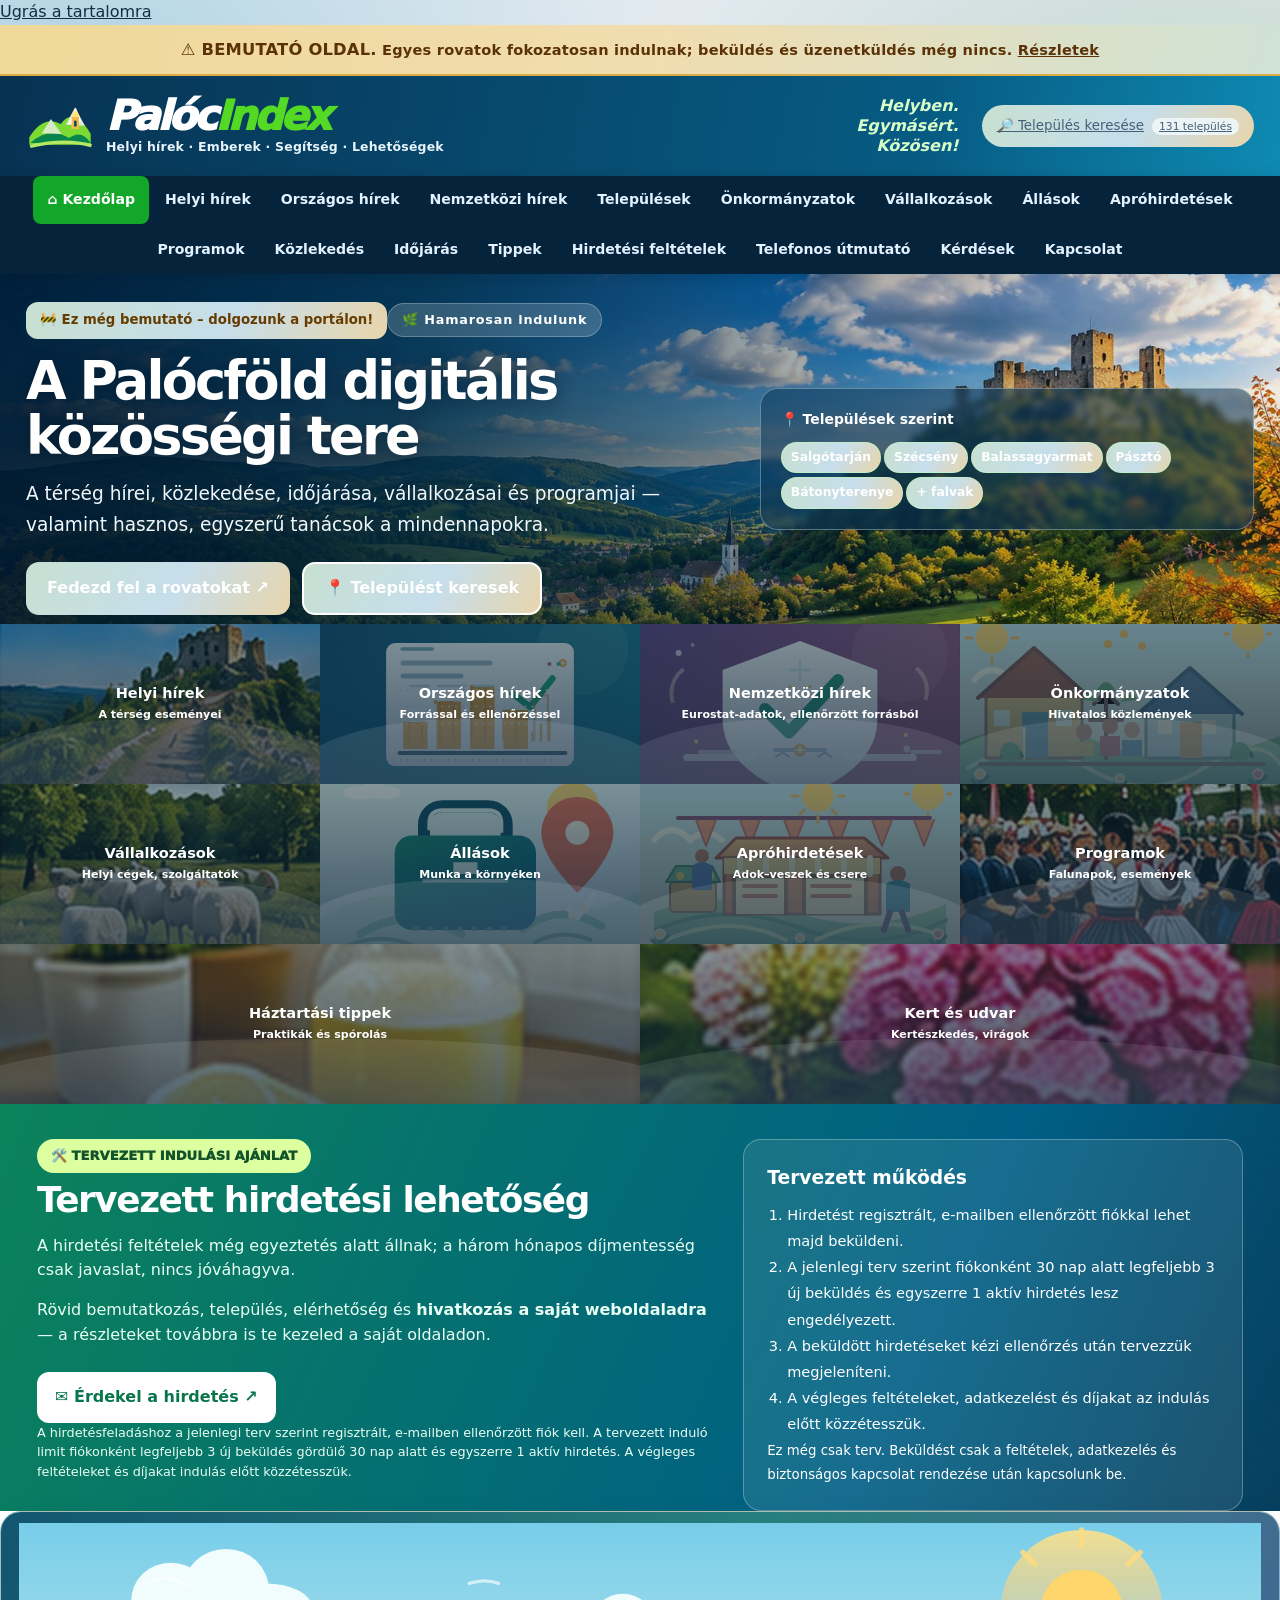
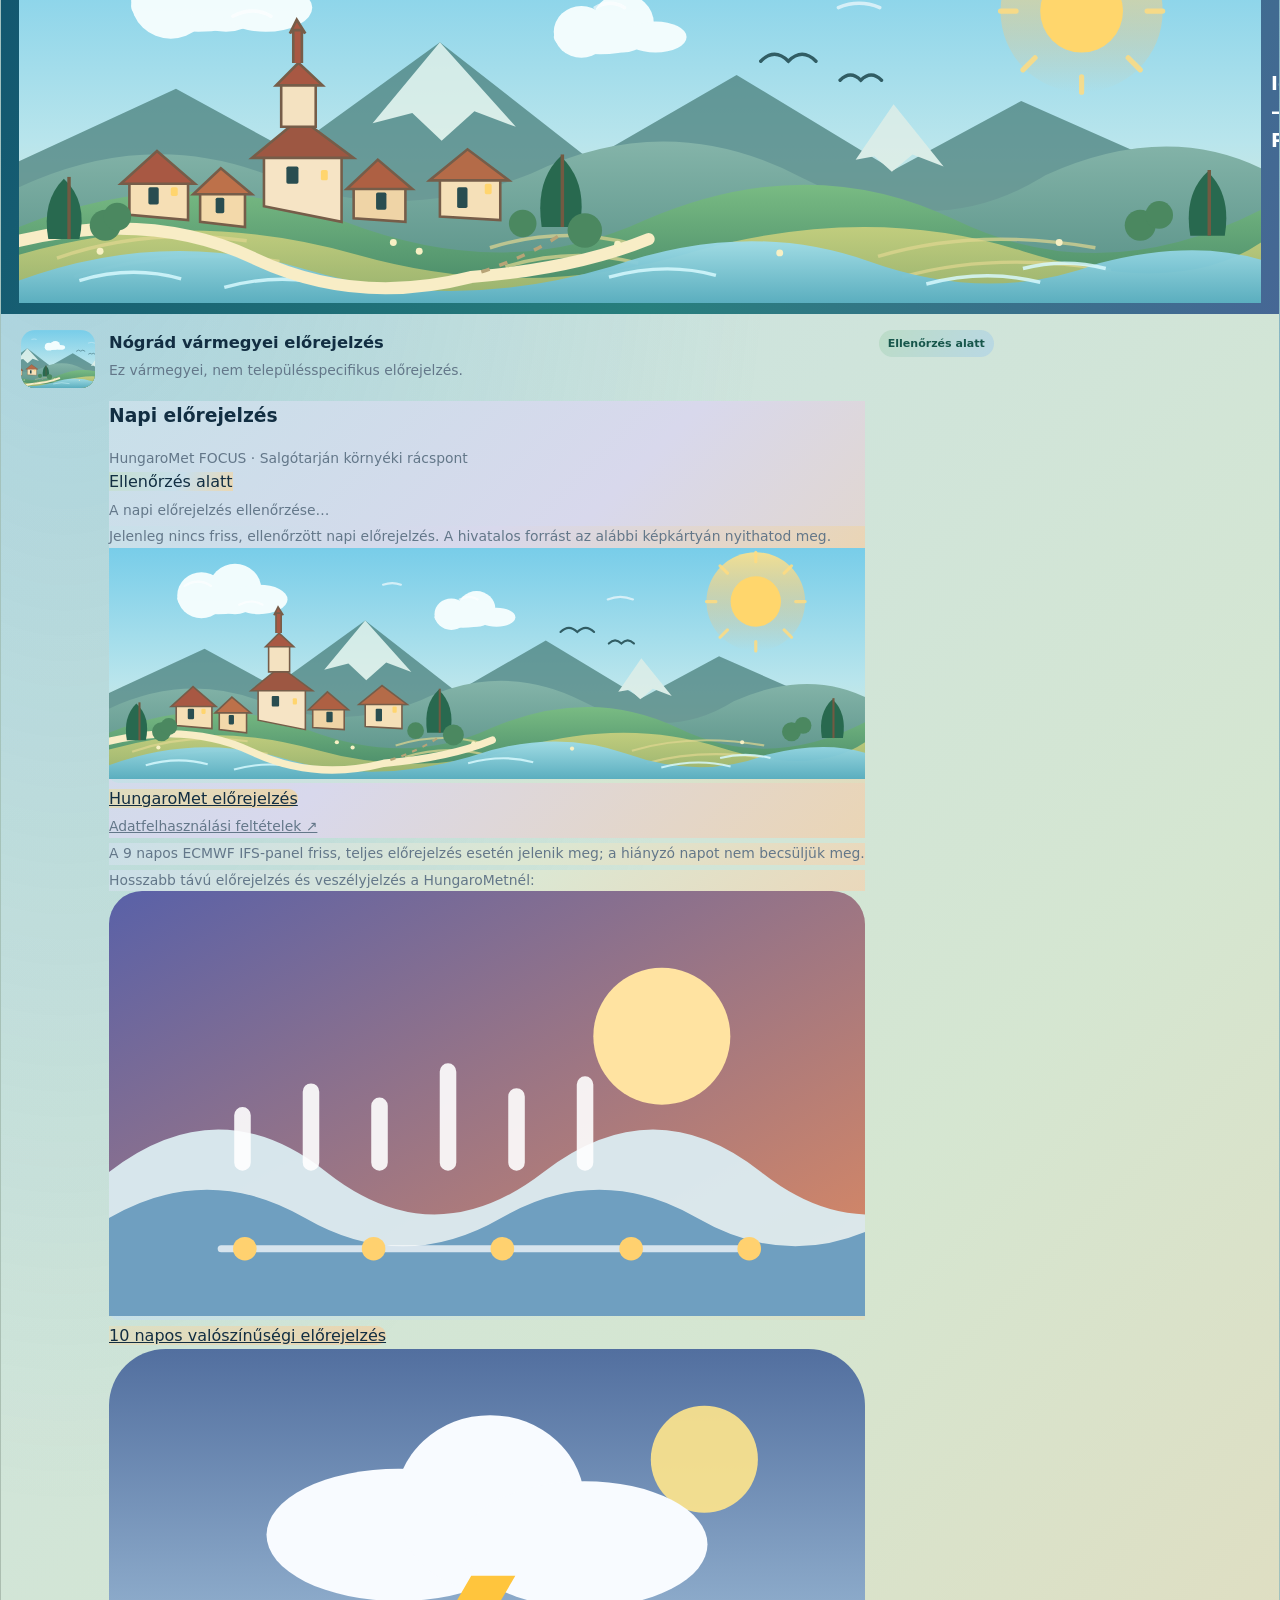
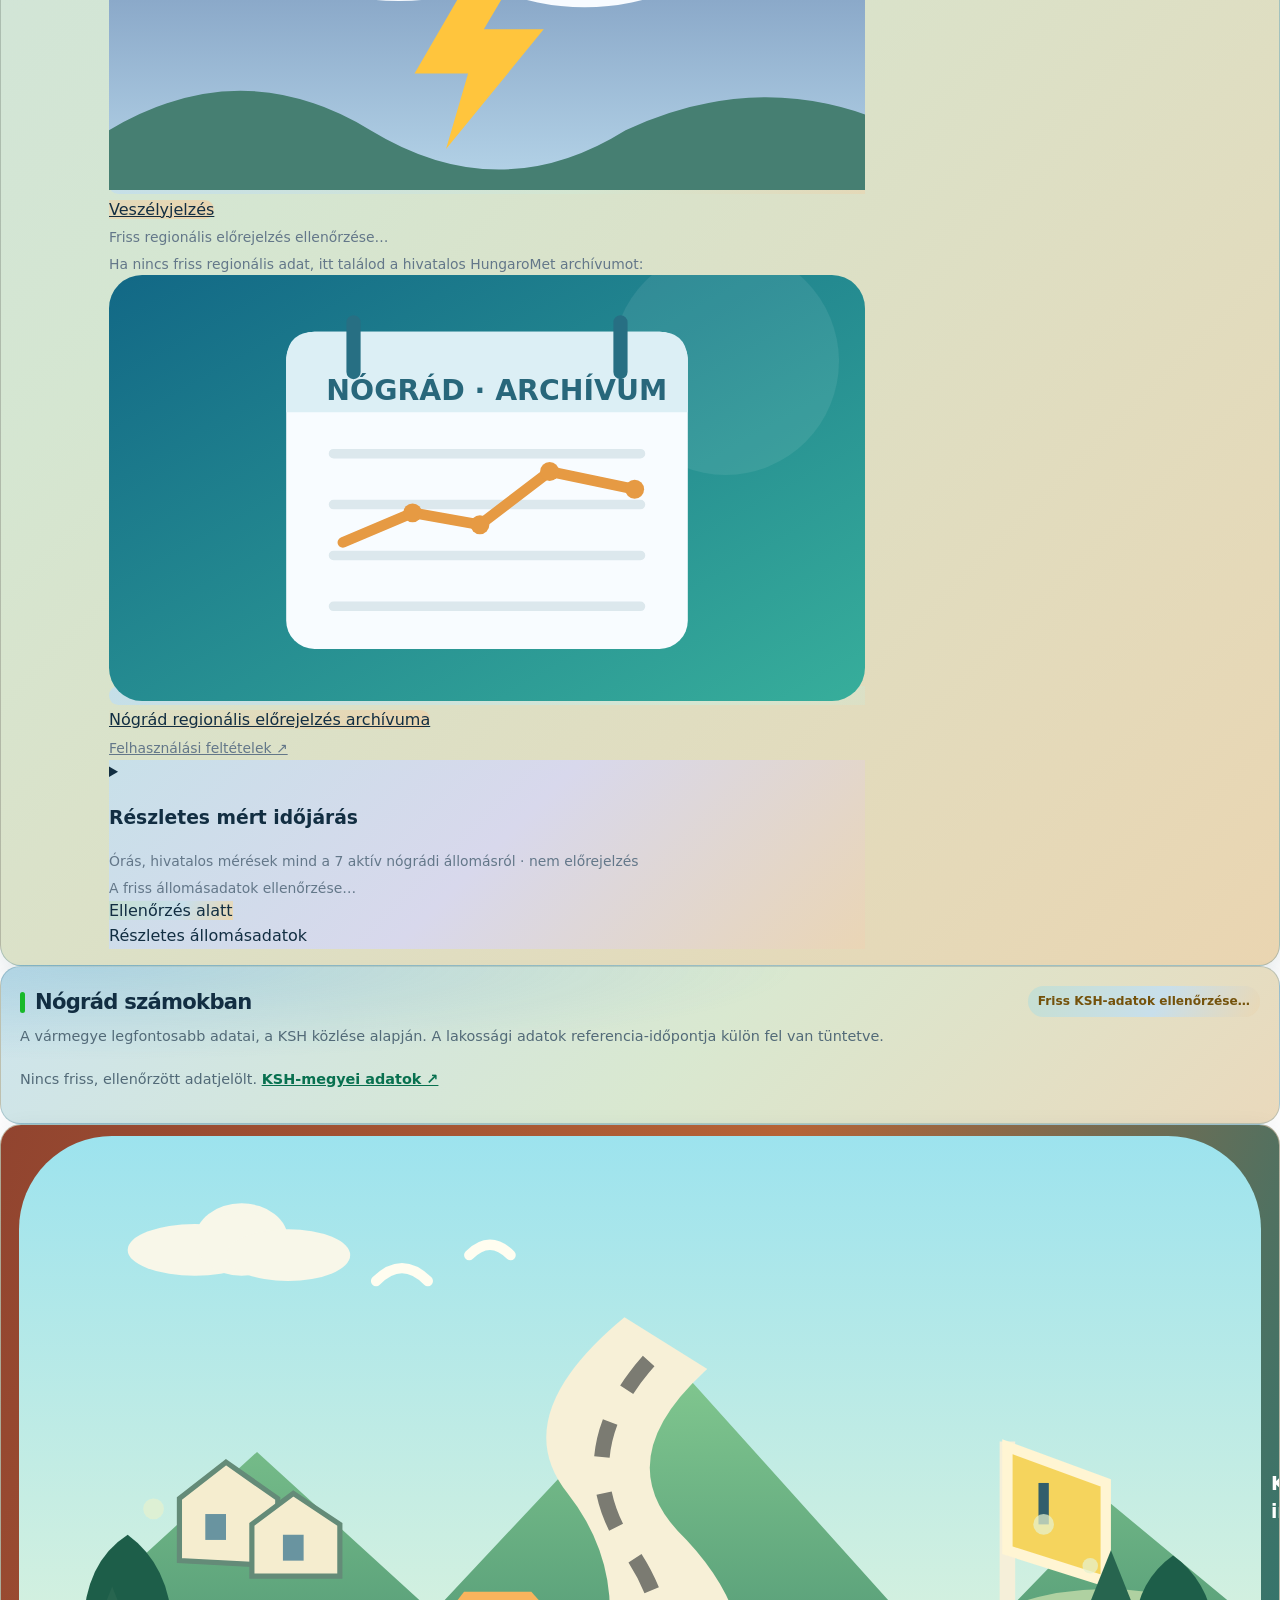
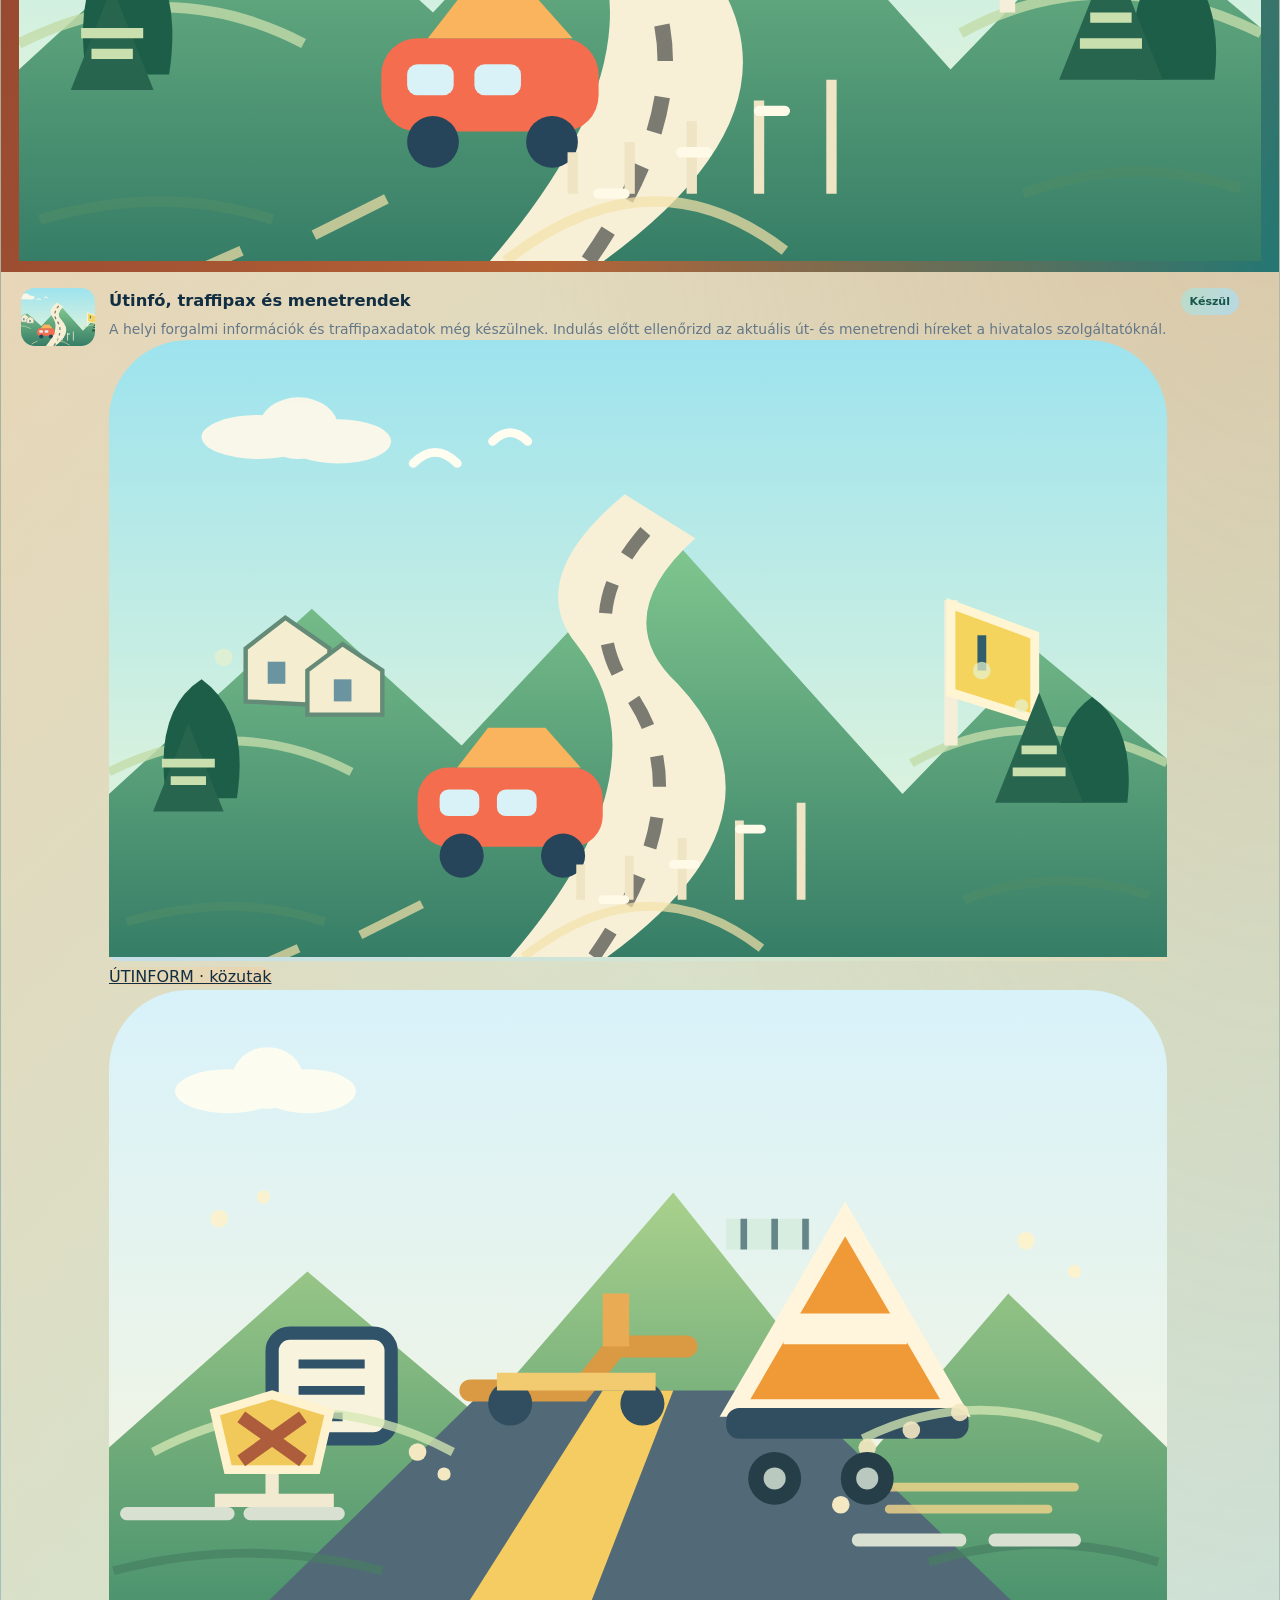
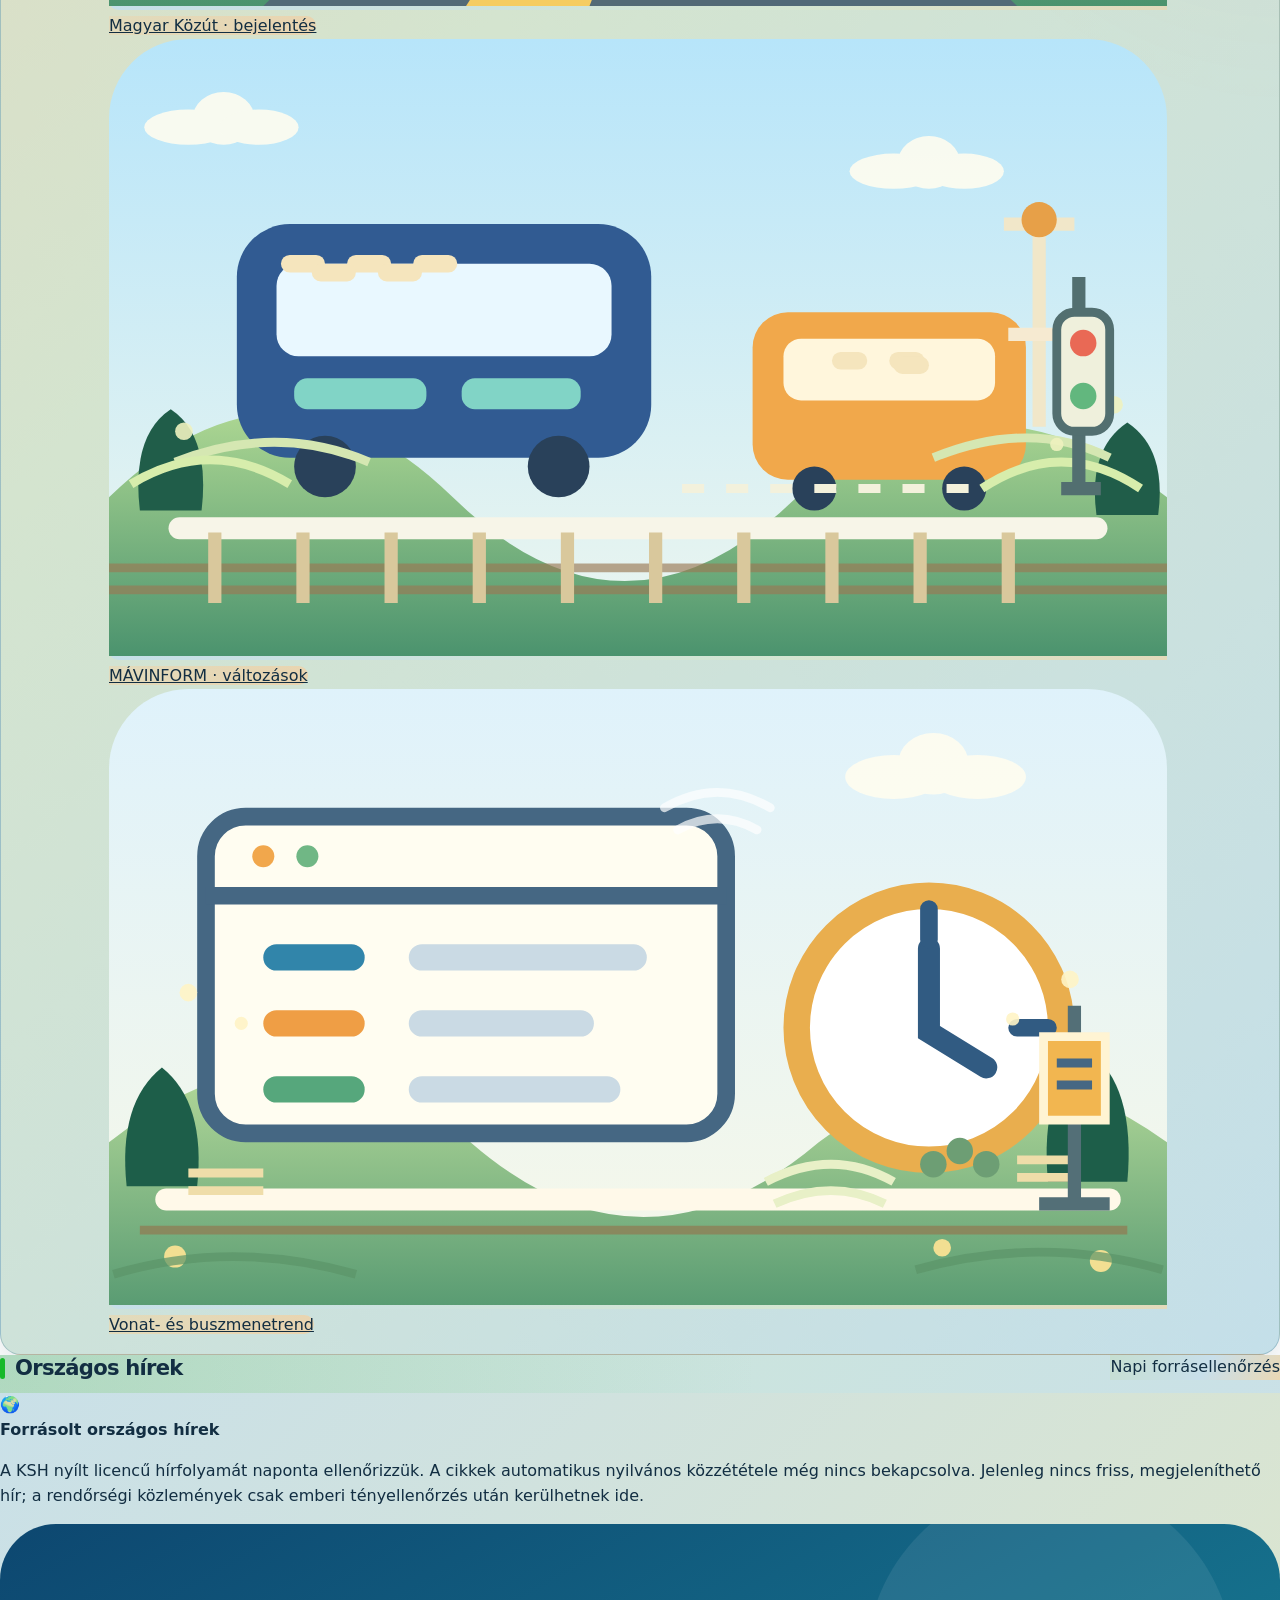
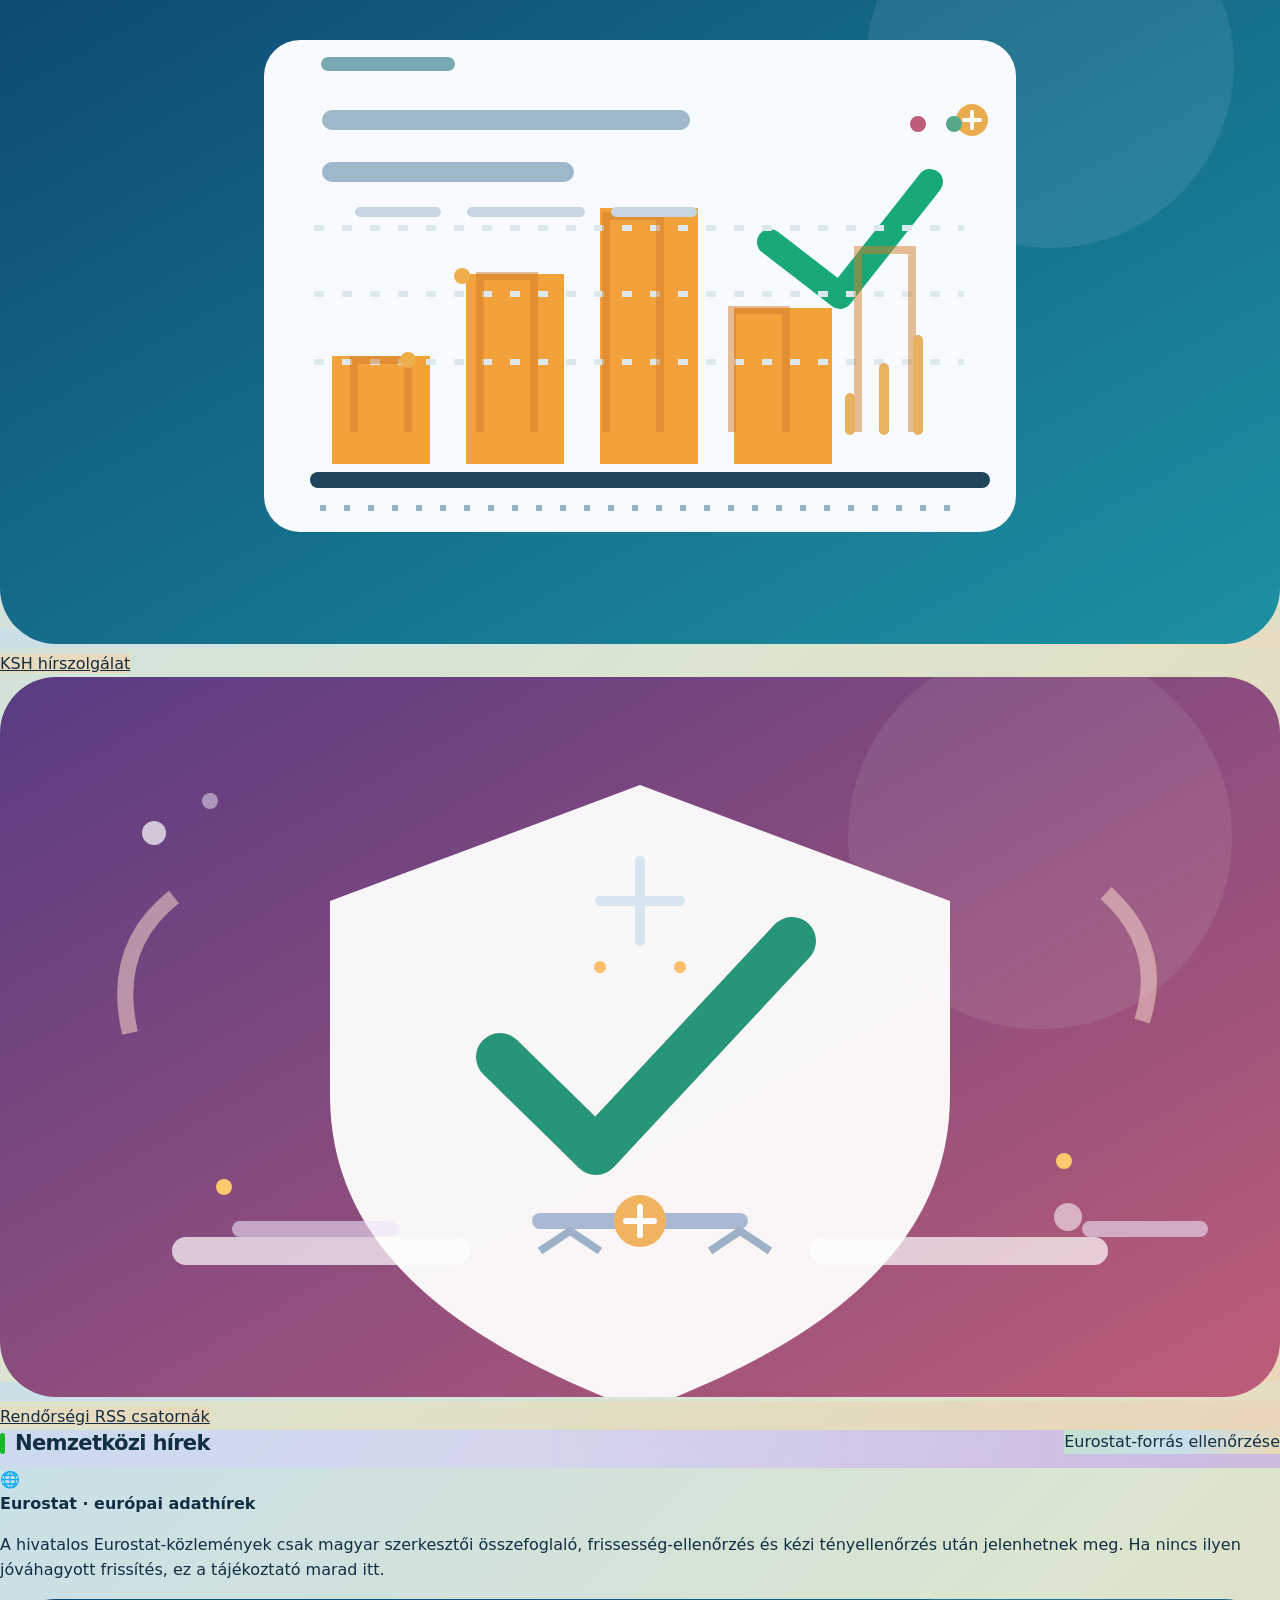
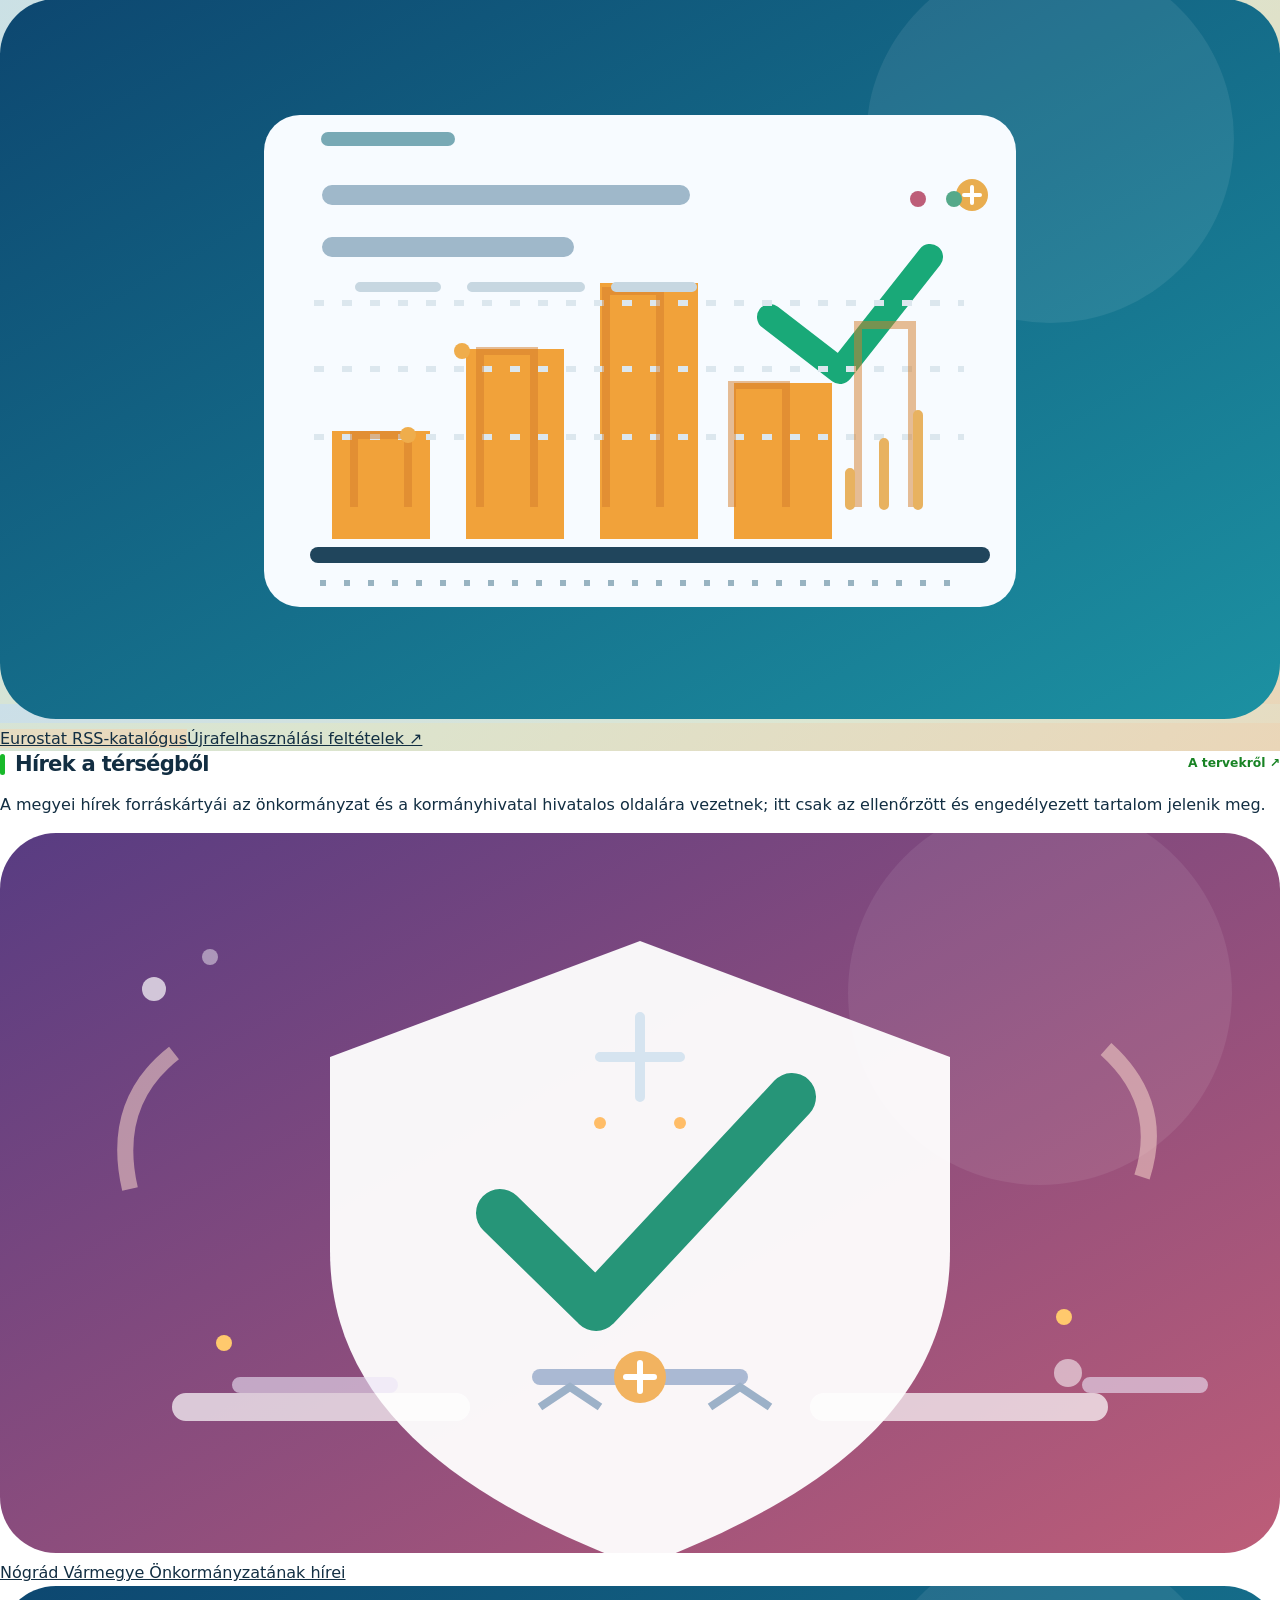
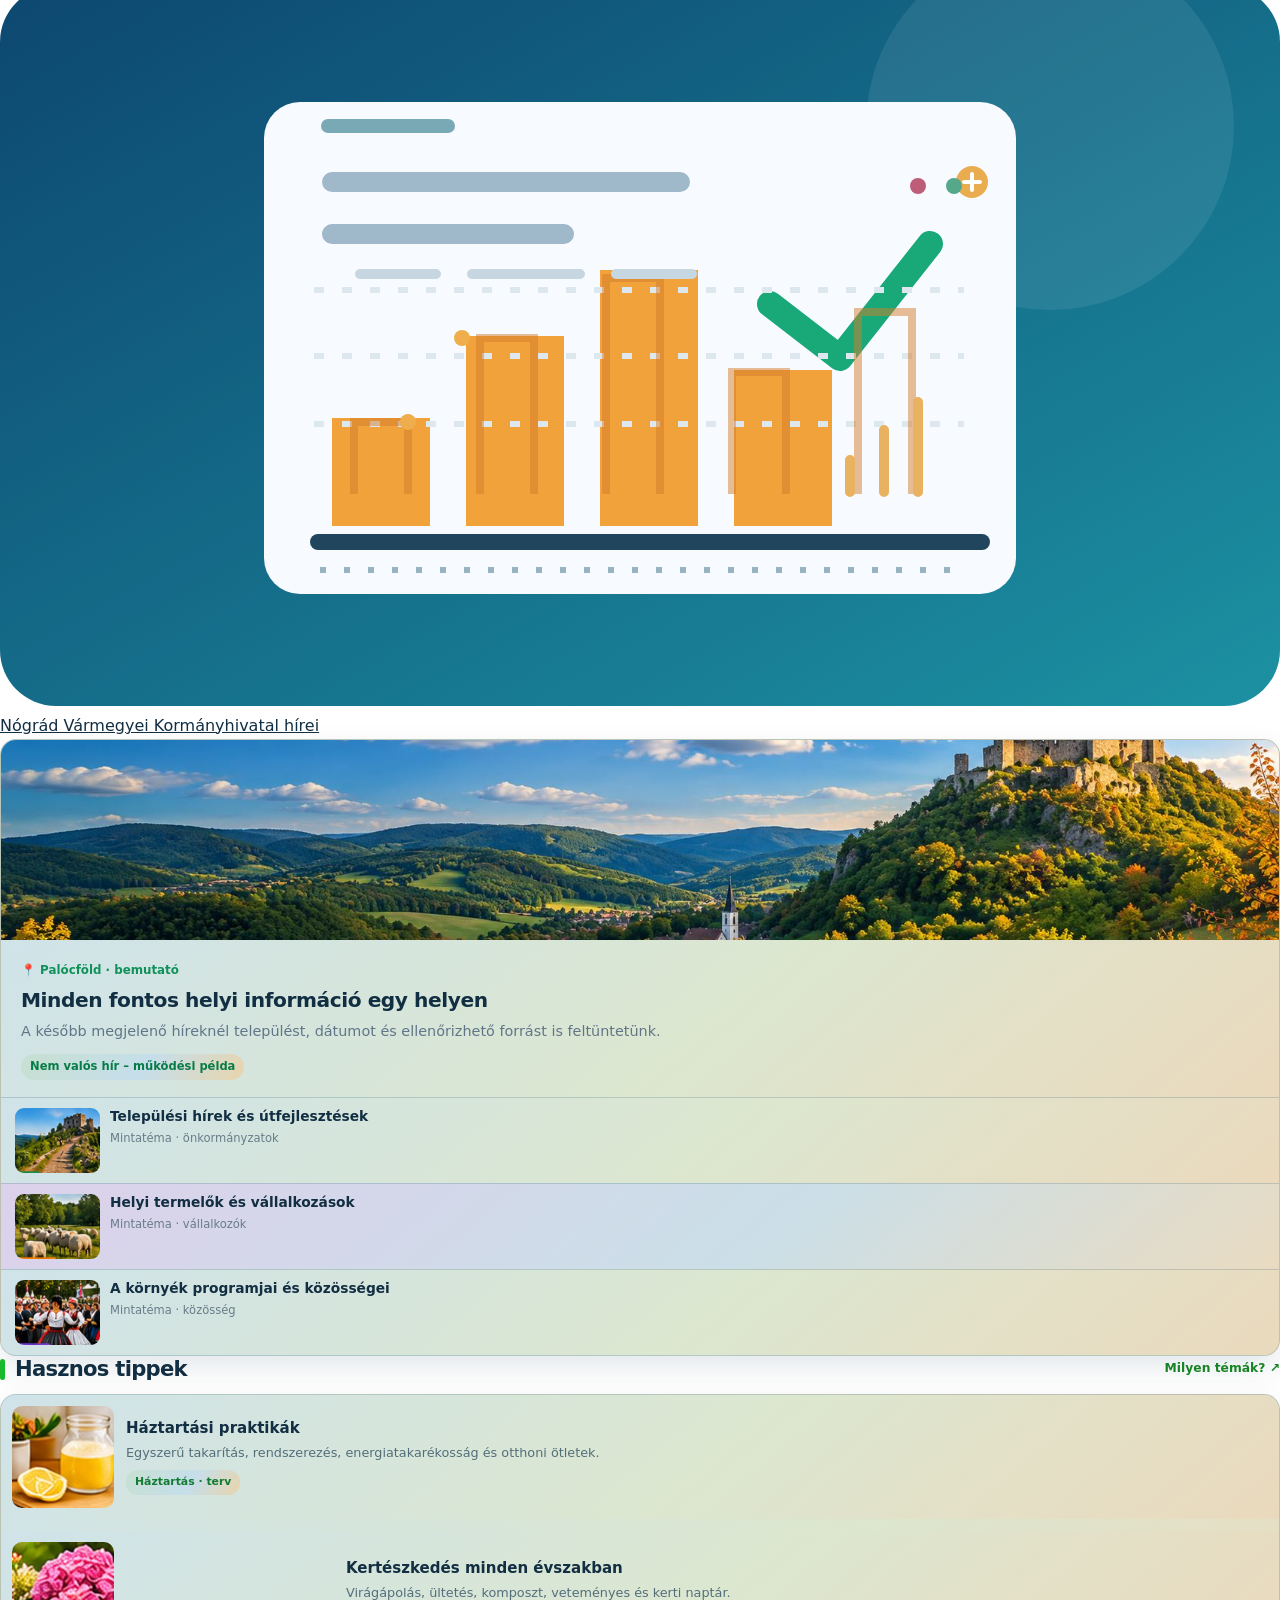
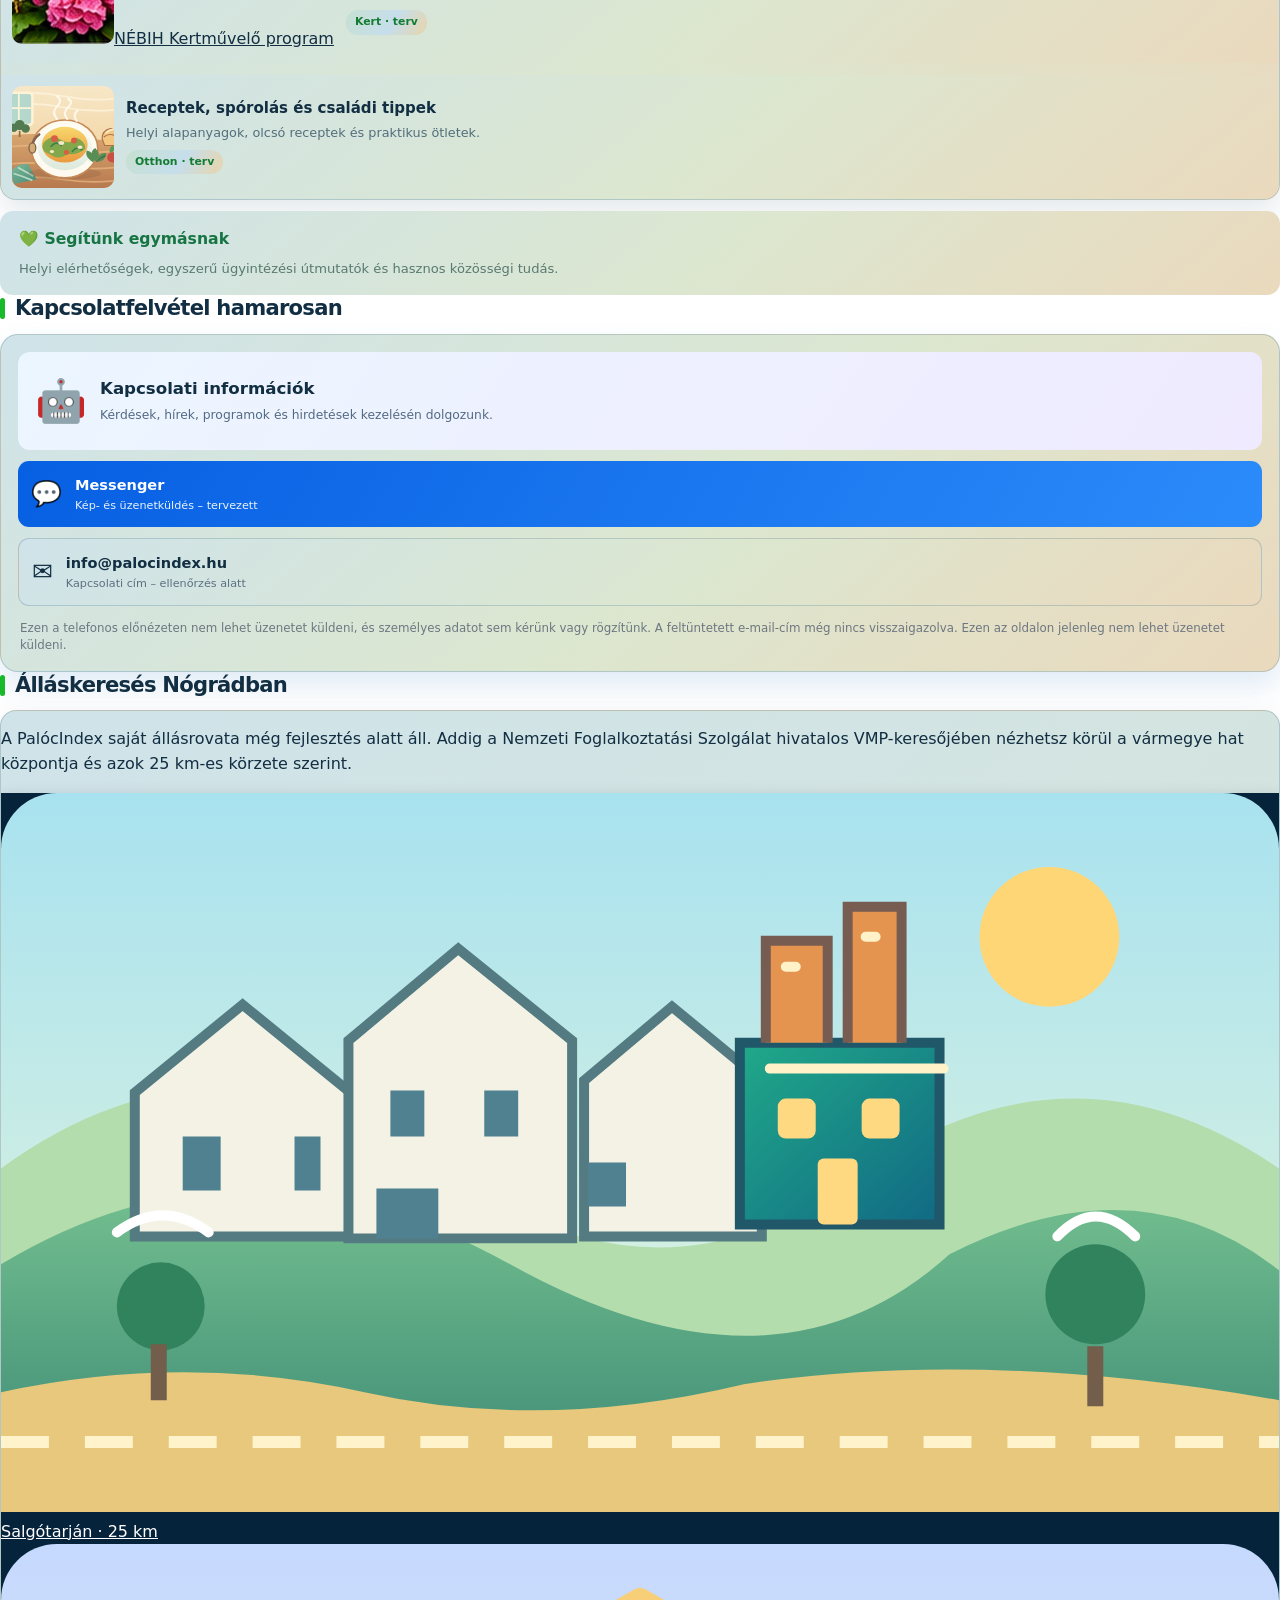
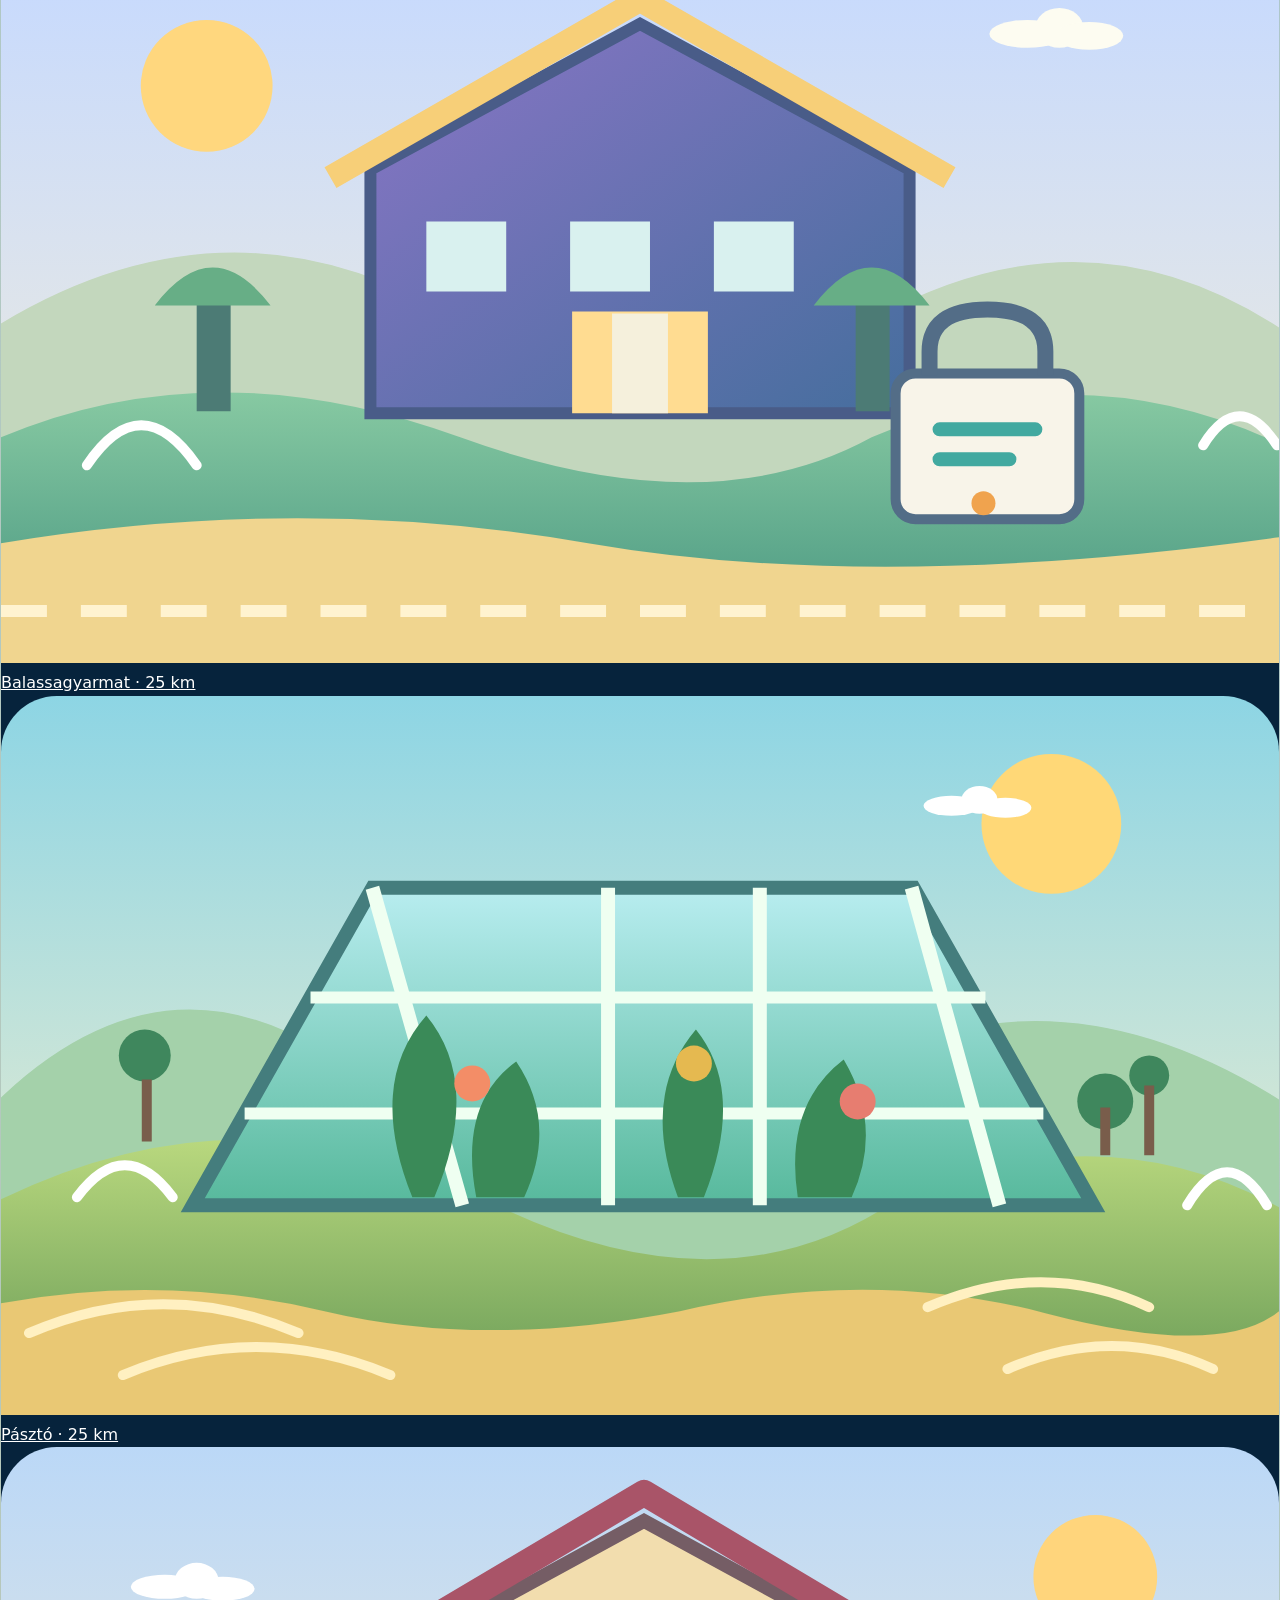
==== pages-source/index.html @ 260320f0 "Prepare reviewable PalócIndex Pages deployment" ====
<!doctype html>
<html lang="hu">
<head>
<meta charset="utf-8">
<meta name="viewport" content="width=device-width, initial-scale=1">
<meta name="theme-color" content="#062d4b">
<meta name="description" content="Helyi hírek, közlekedés, időjárás, vállalkozások és programok Nógrádban. Háztartási és kertészeti tippek Palócföldön. A PalócIndex fejlesztés alatt áll.">
<title>PalócIndex – Helyi hírek és információk Nógrádból</title>
<link rel="canonical" href="https://palocindex.hu/">
<link rel="icon" type="image/png" sizes="512x512" href="/icon-512.png">
<link rel="apple-touch-icon" href="/apple-touch-icon.png">
<link rel="manifest" href="/site.webmanifest">
<meta property="og:type" content="website">
<meta property="og:site_name" content="PalócIndex">
<meta property="og:title" content="PalócIndex – Helyi hírek és információk Nógrádból">
<meta property="og:description" content="Helyi hírek, közlekedés, időjárás, vállalkozások és programok Nógrádban. Háztartási és kertészeti tippek Palócföldön. A PalócIndex fejlesztés alatt áll.">
<meta property="og:url" content="https://palocindex.hu/">
<meta property="og:image" content="https://palocindex.hu/assets-v5/hero.jpg">
<meta name="twitter:image" content="https://palocindex.hu/assets-v5/hero.jpg">
<meta name="twitter:card" content="summary">
<script type="application/ld+json">
{
  "@context": "https://schema.org",
  "@type": "WebSite",
  "name": "PalócIndex",
  "alternateName": "PalocIndex",
  "url": "https://palocindex.hu/"
}
</script>
<style>
:root{--navy:#072d4b;--navy2:#053351;--dark:#061f38;--green:#19a529;--lime:#65d33a;--ink:#122e42;--muted:#637789;--pale:#f3f8fb;--line:#e0eaf0;--white:#fff;--shadow:0 12px 30px rgba(13,48,74,.11)}
*{box-sizing:border-box}html{scroll-behavior:smooth}body{margin:0;background:var(--pale);font-family:system-ui,-apple-system,"Segoe UI",Arial,sans-serif;color:var(--ink);line-height:1.55}a{color:inherit}a:focus-visible,button:focus-visible{outline:3px solid #ffd449;outline-offset:3px}.container{max-width:1420px;margin:0 auto;padding:0 26px}.sr-only{position:absolute;width:1px;height:1px;overflow:hidden;clip:rect(0,0,0,0)}
.announcement{background:#064b55;color:#e5fff4;text-align:center;font-size:.76rem;font-weight:700;padding:7px 14px;letter-spacing:.015em}.masthead{background:linear-gradient(100deg,#073252,#075b83 72%,#0e8ab2);color:white}.head-inner{min-height:100px;display:flex;align-items:center;gap:24px}.brand{display:flex;align-items:center;text-decoration:none;gap:12px;flex-shrink:0}.brand-logo{width:68px;height:59px}.brand-title{font-weight:950;letter-spacing:-.069em;font-style:italic;font-size:clamp(2rem,3.2vw,3.1rem);line-height:1}.brand-title span{color:#54d925}.brand-caption{font-size:.78rem;font-weight:680;color:#e8f4fc;letter-spacing:.015em}.head-right{margin-left:auto;display:flex;align-items:center;gap:23px}.head-claim{font-weight:850;text-align:right;font-style:italic;line-height:1.25;color:#d9ffc9}.search-demo{display:flex;align-items:center;gap:8px;background:#fff;color:#456078;padding:11px 15px;border-radius:99px;min-width:250px;font-size:.84rem}.search-demo span{margin-left:auto}.search-demo small{font-size:.67rem;background:#edf4f5;color:#456078;padding:2px 7px;border-radius:99px}
nav{background:#06233c;color:#fff;box-shadow:0 3px 15px #0002;position:relative;z-index:3}.nav-inner{display:flex;flex-wrap:wrap;justify-content:center;align-items:center;gap:2px;overflow-x:visible;scrollbar-width:none}.nav-inner a{color:#e3f2ff;text-decoration:none;white-space:nowrap;padding:13px 14px;font-size:.88rem;font-weight:750;border-radius:8px;transition:background .2s}.nav-inner a:hover{background:#0c4e76}.nav-inner a.active{background:#13a729;color:white}.nav-inner a:last-child{margin-left:0}
.hero{height:405px;position:relative;isolation:isolate;background:#235b75}.hero:before{content:"";position:absolute;inset:0;background:url("assets-v5/hero.jpg") center 53%/cover no-repeat;z-index:-2}.hero:after{content:"";position:absolute;inset:0;background:linear-gradient(90deg,rgba(1,26,49,.91) 0%,rgba(3,40,59,.77) 34%,rgba(6,33,52,.28) 69%,rgba(4,24,31,.05) 100%);z-index:-1}.hero-content{height:100%;display:flex;align-items:center;justify-content:space-between;gap:26px;padding-bottom:35px}.hero-copy{color:#fff;max-width:730px}.hero-kicker{display:inline-flex;align-items:center;gap:9px;background:#ffffff2d;border:1px solid #ffffff40;border-radius:30px;padding:6px 14px;margin-bottom:16px;font-size:.8rem;font-weight:850;letter-spacing:.06em}.hero h1{font-size:clamp(2.4rem,4.1vw,4.7rem);letter-spacing:-.052em;line-height:1.05;margin:0 0 16px;text-shadow:0 3px 17px #01142475}.hero p{font-size:clamp(1rem,1.5vw,1.16rem);line-height:1.65;max-width:670px;margin:0 0 22px;color:#f1f8fc}.hero-buttons{display:flex;flex-wrap:wrap;gap:12px}.button{display:inline-flex;align-items:center;justify-content:center;gap:8px;padding:12px 21px;border-radius:13px;font-weight:850;text-decoration:none;transition:transform .2s,filter .2s}.button:hover{transform:translateY(-2px);filter:brightness(1.05)}.button.green{background:linear-gradient(#37d72e,#0f9c22);box-shadow:0 8px 24px #001e2063;color:#fff}.button.ghost{border:2px solid #fff;background:#092d4885;color:white}.hero-places{min-width:215px;padding:20px;border-radius:18px;background:#0b37598c;border:1px solid #def3ee5a;color:#fff;backdrop-filter:blur(3px)}.hero-places strong{display:block;font-size:.87rem;margin-bottom:8px}.place-chip{display:inline-block;border:1px solid #b8ffba7c;background:#0e6a5995;margin:4px 3px 0 0;padding:5px 9px;border-radius:24px;font-size:.77rem;font-weight:700}
.topics{position:relative;z-index:2;margin-top:-55px}.topic-grid{background:#fff;border-radius:22px;box-shadow:0 19px 48px #123d5c31;padding:14px;display:grid;grid-template-columns:repeat(5,minmax(0,1fr));gap:8px}.topic{border-radius:13px;min-height:147px;display:flex;align-items:center;flex-direction:column;text-align:center;justify-content:center;text-decoration:none;color:#fff;padding:12px 6px;transition:transform .2s;position:relative;isolation:isolate;overflow:hidden;background:#173f50}.topic:before{content:"";position:absolute;inset:0;z-index:-1;background:linear-gradient(180deg,#102d3780 0%,#0b253bc7 100%)}.topic:after{content:"";position:absolute;z-index:-1;left:-10%;right:-10%;bottom:-75px;height:140px;background:#ffffff18;border-radius:45%}.topic-image{position:absolute;inset:0;z-index:-2;width:100%;height:100%;object-fit:cover;transition:transform .28s ease}.topic:hover{transform:translateY(-4px)}.topic:hover .topic-image{transform:scale(1.045)}.topic strong,.topic small{position:relative;z-index:1}.topic strong{font-size:.91rem;line-height:1.16}.topic small{font-size:.69rem;line-height:1.3;margin-top:7px;font-weight:630;color:#fff}.t-blue{background-color:#0a5ac3}.t-forest{background-color:#007343}.t-orange{background-color:#ed6900}.t-purple{background-color:#6220b3}.t-rose{background-color:#c81b4a}.t-turquoise{background-color:#067489}.t-earth{background-color:#984108}.t-leaf{background-color:#237812}
.content{padding-top:8px}.quick-grid{display:grid;grid-template-columns:1fr 1fr;gap:17px}.quick{background:#fff;border:1px solid #d7e6eb;border-radius:15px;box-shadow:0 5px 22px #07335210;overflow:hidden}.quick-head{padding:11px 18px;color:white;font-size:1.16rem;font-weight:900;display:flex;align-items:center;gap:10px}.quick.weather .quick-head{background:linear-gradient(105deg,#075ab0,#2f93db)}.quick.traffic .quick-head{background:linear-gradient(105deg,#047741,#169923)}.quick-body{min-height:108px;padding:16px 20px;display:flex;gap:14px;align-items:center}.quick-symbol{font-size:2.7rem}.quick-text strong{font-size:1.02rem}.quick-text p{color:var(--muted);font-size:.87rem;margin:5px 0 0}.quick .flag{margin-left:auto;color:#206443;font-size:.69rem;font-weight:850;background:#e5faea;padding:5px 9px;border-radius:100px;white-space:nowrap}.quick.weather .flag{color:#176f9f;background:#e9f5ff}
.main-grid{display:grid;grid-template-columns:1.2fr 1fr;gap:21px;margin-top:31px;align-items:start}.main-grid section,.main-grid aside{min-width:0}.section-head{display:flex;align-items:center;justify-content:space-between;gap:12px;margin-bottom:13px}.section-head h2{font-size:clamp(1.2rem,1.65vw,1.55rem);margin:0;letter-spacing:-.035em;line-height:1.19}.section-head h2:before{content:"";display:inline-block;height:21px;width:5px;background:#18b92a;border-radius:3px;vertical-align:-4px;margin-right:10px}.section-head a{font-size:.77rem;font-weight:850;text-decoration:none;color:#188324;white-space:nowrap}.panel{background:#fff;border:1px solid var(--line);border-radius:16px;box-shadow:var(--shadow);overflow:hidden}.feature img{display:block;width:100%;height:200px;object-fit:cover}.feature-info{padding:17px 20px}.overline{display:inline-flex;align-items:center;gap:5px;color:#11915a;font-weight:850;font-size:.74rem}.feature h3{font-size:1.26rem;line-height:1.21;letter-spacing:-.022em;margin:7px 0}.feature p{margin:0;color:#607587;font-size:.9rem}.feature .demo-label{background:#e7f5ed;color:#087c48;padding:4px 9px;border-radius:99px;font-size:.72rem;font-weight:850;display:inline-block;margin-top:12px}.news-mini{display:flex;gap:10px;padding:10px 14px;border-top:1px solid #eef2f4}.news-mini img{width:85px;height:65px;object-fit:cover;border-radius:9px;flex-shrink:0}.news-mini strong{display:block;font-size:.86rem;line-height:1.27}.news-mini small{color:#687d88;font-size:.72rem}.tips-stack{display:grid;gap:12px}.tip{display:flex;gap:12px;padding:11px;align-items:center}.tip img{width:102px;height:102px;object-fit:cover;border-radius:10px;flex-shrink:0}.tip strong{display:block;line-height:1.3;font-size:.94rem}.tip p{font-size:.8rem;color:#536e7b;line-height:1.4;margin:5px 0 0}.tip .pill{display:inline-block;font-size:.68rem;font-weight:900;color:#137c32;background:#e4f7e8;padding:4px 9px;margin-top:8px;border-radius:12px}.extra-tips{margin-top:11px;background:#edf8ed;border-radius:13px;padding:16px 19px}.extra-tips h3{margin:0 0 8px;font-size:.98rem;color:#177544}.extra-tips p{font-size:.82rem;color:#587a70;margin:0}
.contact-card{background:#fff;border:1px solid #abd6f9;border-radius:18px;box-shadow:0 14px 29px #196bb522;padding:17px}.agent-top{background:linear-gradient(125deg,#ecf6ff,#efeaff);border-radius:12px;padding:17px;display:flex;gap:13px;align-items:center}.agent-icon{font-size:2.6rem}.agent-top h3{margin:0;font-size:1.04rem}.agent-top p{font-size:.77rem;margin:4px 0 0;color:#536a84}.contact-channel{display:flex;align-items:center;gap:13px;margin-top:11px;border-radius:11px;padding:13px;border:1px solid #dce6f0;background:#f9fbff}.contact-channel .em{font-size:1.55rem}.contact-channel strong{font-size:.91rem;display:block}.contact-channel small{font-size:.7rem;color:#5d7081;display:block}.contact-channel.messenger{background:linear-gradient(120deg,#075fe2,#2c8bfa);color:#fff;border:0}.contact-channel.messenger small{color:#eaf3ff}.coming-note{margin:14px 2px 0;font-size:.74rem;color:#6d7780;line-height:1.45}.events{margin-top:17px}.event{padding:13px 16px;border-bottom:1px solid #e7edf2;display:flex;gap:12px;align-items:center}.event:last-child{border:0}.event-date{padding:8px 10px;background:#e8e3ff;color:#5123b9;text-align:center;border-radius:10px;min-width:57px;font-weight:900;font-size:.78rem}.event-date span{display:block;font-size:.65rem}.event strong{font-size:.83rem;line-height:1.3}.event small{display:block;color:#667b89;font-size:.7rem}.about-band{margin-top:40px;background:linear-gradient(110deg,#e8f5ea,#e9f6ff);border-top:1px solid #d2e6da;border-bottom:1px solid #d2e6da;padding:31px 0}.about-grid{display:grid;grid-template-columns:2fr repeat(3,1fr);gap:22px;align-items:center}.about-title h2{margin:4px 0;font-size:1.6rem;line-height:1.15}.about-title p{margin:0;color:#516c7a;font-size:.87rem}.value{display:flex;align-items:center;gap:10px;font-weight:830;font-size:.88rem}.value .ico{font-size:1.85rem}.footer{background:linear-gradient(95deg,#063a49,#065644);color:#effffe;padding:29px 0}.footer-grid{display:flex;justify-content:space-between;gap:35px;align-items:start}.footer h2{margin:0;font-size:1.5rem;letter-spacing:-.045em}.footer h2 span{color:#65db43}.footer p{max-width:760px;font-size:.78rem;color:#c9e3de;line-height:1.6}.footer small{font-size:.74rem;color:#bed8d8;text-align:right}.disclaimer{padding:10px 20px;text-align:center;background:#e7f2ed;color:#45695c;font-size:.73rem;font-weight:700}
@media(max-width:1280px){.topic-grid{grid-template-columns:repeat(5,minmax(0,1fr))}.topic{min-height:134px}.main-grid{grid-template-columns:1.2fr 1fr}.aside-col{grid-column:1/-1;display:grid;grid-template-columns:minmax(0,1fr);gap:0}.events{margin-top:0}}
@media(min-width:701px) and (max-width:1280px){.job-region-links{grid-template-columns:repeat(3,minmax(0,1fr))}}
@media(max-width:900px){.topic-grid{grid-template-columns:repeat(2,minmax(0,1fr))}.head-claim,.search-demo{display:none}.hero-places{display:none}.hero h1{font-size:3.1rem}.main-grid{grid-template-columns:1fr}.about-grid{grid-template-columns:1fr 1fr}.about-title{grid-column:1/-1}}
@media(max-width:900px){.nav-inner{flex-wrap:nowrap;justify-content:flex-start;overflow-x:auto;scrollbar-width:none;-ms-overflow-style:none}.nav-inner::-webkit-scrollbar{display:none;width:0;height:0}nav::after{content:"Menü görgethető ↔";display:block;padding:0 15px 5px;text-align:right;color:#d8ebf7;font-size:.7rem;line-height:1.2;font-weight:650}}
@media(max-width:620px){.container{padding:0 15px}.head-inner{min-height:77px}.brand-logo{width:48px;height:43px}.brand-title{font-size:2rem}.brand-caption{font-size:.59rem}.nav-inner a{padding:11px 13px;font-size:.77rem}.hero{height:400px}.hero:before{background-position:66% 50%}.hero:after{background:linear-gradient(90deg,#09283be6,#0a3042ad)}.hero-content{padding-bottom:58px}.hero h1{font-size:clamp(2.15rem,8vw,3.1rem)}.hero p{font-size:.91rem}.hero-kicker{font-size:.7rem}.topic-grid{grid-template-columns:repeat(2,1fr);gap:7px;padding:9px}.topic{min-height:128px}.topic strong{font-size:.83rem}.topic small{font-size:.65rem}.topic-icon{font-size:1.8rem}.quick-grid,.main-grid,.aside-col,.about-grid{grid-template-columns:1fr}.quick-body{min-height:100px}.aside-col{display:grid;grid-column:auto}.main-grid{gap:23px}.about-title{grid-column:auto}.footer-grid{display:block}.footer small{text-align:left}.value{font-size:.85rem}.about-band{margin-top:26px}.feature img{height:180px}.topic-grid{border-radius:16px}.container.topics{padding:0 10px}}
@media(prefers-reduced-motion:reduce){html{scroll-behavior:auto}*{transition:none!important}}

/* V7: egyértelmű előnézet, tervezett hirdetési feltételek, Android/iPhone, GYIK */
.announcement{background:#ffedb1;color:#5b3207;font-size:.91rem;padding:12px 16px;border-bottom:2px solid #dbab44}
.announcement strong{font-size:1.02rem}.announcement a{color:#5b3207;text-decoration:underline}
.plan-ribbon{display:inline-block;padding:8px 14px;border-radius:12px;background:#fff0b4;color:#663c00;font-weight:900;font-size:.83rem;margin-bottom:10px;box-shadow:0 5px 16px #183b4433}
.ad-section{padding:18px 0 6px}.ad-feature{background:linear-gradient(115deg,#0b835a,#005f85 70%,#073f5e);border-radius:24px;color:white;padding:35px 37px;display:grid;grid-template-columns:1.15fr .85fr;gap:30px;box-shadow:0 16px 38px #0f446a24}.ad-feature h2{font-size:clamp(1.7rem,2.8vw,2.55rem);line-height:1.13;margin:7px 0 13px;letter-spacing:-.04em}.ad-feature p{margin:0 0 15px;color:#e9fff4;max-width:750px}.free-tag{display:inline-block;background:#dcff9f;color:#13532b;font-weight:950;border-radius:100px;padding:7px 14px;font-size:.82rem}.ad-steps{background:#ffffff17;border:1px solid #ffffff46;border-radius:18px;padding:23px}.ad-steps h3{margin:0 0 10px}.ad-steps ol{margin:0;padding-left:20px;line-height:1.8;font-size:.91rem}.ad-cta{display:inline-flex;align-items:center;text-decoration:none;font-weight:900;background:#fff;color:#08754d;padding:13px 18px;border-radius:12px;margin-top:9px}.ad-note{font-size:.8rem;color:#eaf8f7}
.join-section{padding:57px 0 60px;background:#edf7fa;border-top:1px solid #d2e7ec}.join-grid{display:grid;grid-template-columns:repeat(2,minmax(0,1fr));gap:19px}.join-panel{background:#fff;border:1px solid #d8e8eb;border-radius:20px;padding:26px;box-shadow:0 8px 18px #0c3b5610}.join-panel h3{font-size:1.38rem;margin:0 0 11px}.join-panel ol{padding-left:22px;margin:0 0 15px;line-height:1.85}.join-panel .platform{display:inline-block;font-weight:900;font-size:.76rem;border-radius:50px;background:#eaf8ed;color:#11703e;padding:6px 10px;margin-bottom:9px}.join-note{font-size:.88rem;color:#547181}
.faq-section{padding:57px 0 72px}.faq-grid{display:grid;grid-template-columns:repeat(2,minmax(0,1fr));gap:14px}.faq-grid details{background:#fff;border:1px solid #dce8ea;border-radius:14px;box-shadow:0 4px 15px #0b315b09;padding:16px 20px}.faq-grid summary{font-size:.99rem;font-weight:850;cursor:pointer;list-style:none;display:flex;align-items:flex-start;gap:11px}.faq-grid summary::-webkit-details-marker{display:none}.faq-grid summary::before{content:"+";display:inline-grid;place-items:center;flex:0 0 24px;width:24px;height:24px;margin-top:-2px;border-radius:50%;background:#eef5ff;color:#24618a;font-size:1.15rem;line-height:1}.faq-grid details[open] summary::before{content:"−";background:#e6f5ea;color:#197b38}.faq-grid summary:focus-visible{outline:3px solid #176eae;outline-offset:3px;border-radius:5px}.faq-grid p{font-size:.91rem;color:#4f6b77;margin:11px 0 0}.faq-intro{max-width:850px;color:#56707a;margin-bottom:24px}
@media(max-width:860px){.ad-feature,.join-grid,.faq-grid{grid-template-columns:1fr}.ad-feature{padding:25px 23px}.ad-steps{padding:19px}}
@media(max-width:560px){.announcement{font-size:.8rem}.ad-section{padding-top:33px}.faq-section{padding:38px 0}.join-section{padding:38px 0}.join-panel{padding:21px}}
@media(max-width:620px){.hero{height:auto;min-height:400px}.hero-content{height:auto;min-height:400px;align-items:flex-start;padding-top:32px;padding-bottom:78px}.hero-copy{width:100%}}
.county-profile{margin-top:24px;padding-top:23px;padding-bottom:23px;border:1px solid #d1e8dd;border-radius:18px;background:linear-gradient(120deg,#f0fbf4,#edf8ff);box-shadow:0 8px 22px #0b315b0a}.county-profile .section-head{margin-bottom:8px}.county-profile-status{display:inline-flex;align-items:center;padding:6px 10px;border-radius:999px;background:#fff4d6;color:#74520b;font-size:.76rem;font-weight:800}.county-profile-intro,.county-profile-placeholder{margin:7px 0 14px;color:#526a78;font-size:.9rem}.county-stats{display:grid;grid-template-columns:repeat(4,minmax(0,1fr));gap:10px}.county-stat{display:grid;gap:2px;min-height:95px;padding:15px;border:1px solid #d9ebe1;border-radius:13px;background:#fff}.county-stat strong{font-size:clamp(1.25rem,2vw,1.8rem);line-height:1.2;color:#0b614c}.county-stat span{font-weight:800;color:#203f4c}.county-stat small{color:#687e89}.county-profile-sources{display:flex;flex-wrap:wrap;gap:8px 20px;margin-top:13px;font-size:.82rem}.county-profile-sources a,.county-profile-placeholder a{color:#08704f;font-weight:750}.county-profile-placeholder[hidden]{display:none}@media(max-width:620px){.county-profile{padding:17px 14px}.county-stats{grid-template-columns:repeat(2,minmax(0,1fr))}.county-stat{min-height:84px;padding:12px}.county-stat strong{font-size:1.35rem}}

/* Tight, edge-to-edge home strip: remove the empty gutters highlighted in the review. */
.topics{margin-bottom:0;padding:0}.container.topics,.ad-section>.container,.content.container{max-width:1420px;padding-left:0;padding-right:0}.topic-grid{display:flex;flex-wrap:wrap;gap:0;padding:0;border-radius:0;box-shadow:none;background:transparent}.topic{flex:1 1 20%;min-width:180px;border-radius:0;min-height:160px}.ad-section{padding:0}.ad-feature{border-radius:0}.content{padding-top:0}.portal-grid{margin-top:0}
@media(max-width:900px){.topic{flex-basis:25%;min-width:0}}
@media(max-width:620px){.topic{flex-basis:50%;min-height:140px}.ad-feature{gap:0;padding:24px 18px}}
</style>
<link rel="icon" type="image/svg+xml" href="paloc-icon.svg">
<link rel="apple-touch-icon" sizes="180x180" href="apple-touch-icon.png">
<link rel="manifest" href="site.webmanifest">
<meta name="apple-mobile-web-app-title" content="PalócIndex">
<meta name="application-name" content="PalócIndex">
<link rel="stylesheet" href="/v9.css?v=20261121-eurostat-disclaimer"><script src="/site.js?v=20261121-eurostat-disclaimer" defer></script><style id="palocindex-visual-refresh">
body{background:radial-gradient(ellipse at 5% 10%,rgba(57,151,193,.28),transparent 34%),radial-gradient(ellipse at 92% 18%,rgba(76,157,105,.25),transparent 32%),radial-gradient(ellipse at 52% 90%,rgba(197,133,63,.18),transparent 39%),linear-gradient(132deg,#dceaf0 0%,#e4e9ef 48%,#e6ecde 100%);background-attachment:fixed}
main .topic-grid{background-image:radial-gradient(ellipse at 8% 0%,rgba(57,156,149,.24),transparent 40%),linear-gradient(132deg,#c8e1e9,#d4e5d6 49%,#ead8b9);border:1px solid rgba(55,108,123,.28)}
.portal-grid{display:grid;grid-template-columns:minmax(0,1fr);align-items:stretch;gap:12px;margin-top:10px}.portal-column{display:grid;align-content:start;gap:18px;min-width:0}.portal-column--updates{display:grid;grid-template-columns:minmax(0,1fr);align-content:start;gap:18px}.portal-column--updates>section{display:block;position:relative;min-width:0}.portal-column--weather>.county-profile{margin:0;padding:19px;border-radius:20px;background-image:radial-gradient(ellipse at 7% 0%,rgba(62,151,192,.22),transparent 42%),linear-gradient(135deg,#cde4ed,#d9e8d0 54%,#ead9bc);border:1px solid rgba(62,114,132,.25)}.portal-column--updates>.national-news,.portal-column--updates>.quick{margin:0}
.portal-grid section.quick{background-image:radial-gradient(ellipse at 5% 2%,rgba(50,154,190,.24),transparent 42%),linear-gradient(135deg,#c6e1ea,#d5e6d1 55%,#ead5b1);border:1px solid rgba(54,112,132,.3);border-radius:21px;box-shadow:0 13px 30px rgba(25,68,83,.12)}.portal-grid section.quick.traffic{background-image:radial-gradient(ellipse at 100% 4%,rgba(219,126,69,.3),transparent 44%),linear-gradient(135deg,#efd0ad,#d4e4cf 55%,#c4dfe9)}.portal-grid section.quick .quick-head{background-image:linear-gradient(108deg,#12566f,#277f7d 55%,#466795)}.portal-grid section.quick.traffic .quick-head{background-image:linear-gradient(108deg,#91442f,#b66336 52%,#247773)}
.portal-grid .quick-body{align-items:start;min-height:0}.portal-grid .quick-symbol{display:grid;place-items:start center;grid-column:1;grid-row:1;font-size:0}.portal-grid .quick-symbol-art{width:74px;height:58px;object-fit:cover;border-radius:14px}.portal-grid .quick-text{grid-column:2;grid-row:1}.portal-grid .quick .flag{grid-column:3;grid-row:1;align-self:start;margin:0;background-image:linear-gradient(120deg,#bcdcc7,#b9d8e4);color:#17564b}.portal-grid .traffic-source-links{grid-template-columns:repeat(4,minmax(0,1fr));gap:10px}.portal-grid .image-link-row .image-link-card{background-image:linear-gradient(145deg,#c5dfe9,#d4e6d1 55%,#ead4af);border-color:rgba(51,108,128,.28);border-radius:15px}
.portal-grid section.national-news{background-image:radial-gradient(ellipse at 0 0%,rgba(67,160,112,.21),transparent 42%),linear-gradient(132deg,#cde8d4,#c9dfeb 58%,#e9d8b9);border-color:rgba(52,117,97,.27)}.portal-grid section.international-news{background-image:radial-gradient(ellipse at 100% 0%,rgba(130,107,197,.24),transparent 42%),linear-gradient(132deg,#ccdbee,#e0d1eb 57%,#ecd9b7)}.portal-grid .national-news-card,.portal-grid .national-news-item{background-image:linear-gradient(135deg,#c9e0e8,#dbe5cf 54%,#ead6b8);border-color:rgba(66,110,129,.25)}.portal-grid .national-news-item:nth-child(3n+2){background-image:linear-gradient(135deg,#ded0ec,#cbdfe9 56%,#ead8bd)}.portal-grid .national-news-item:nth-child(3n){background-image:linear-gradient(135deg,#e8d2b4,#d1e5d5 56%,#c9dfea)}
.portal-grid .weather-daily-panel,.portal-grid .weather-observations-panel,.portal-grid .weather-observation-station,.portal-grid .weather-observation-measurement,.portal-grid .weather-observations-placeholder,.portal-grid .weather-daily-placeholder{background-image:linear-gradient(135deg,#c8e0e9,#d8d8ec 50%,#ead5b5);border-color:rgba(64,111,130,.25)}.portal-grid .weather-day-card,.portal-grid .weather-day-card:nth-child(3n+2),.portal-grid .weather-day-card:nth-child(3n){background-image:linear-gradient(155deg,#ebdcbb,#c9e0e9 55%,#d1e4c9);border-color:rgba(66,112,130,.26)}
.main-grid .panel,.main-grid .contact-card,.main-grid .feature-info,.main-grid .news-mini,.main-grid .contact-channel:not(.messenger),.main-grid .tip,.main-grid .event,.main-grid .extra-tips,.faq-section .faq-grid details,.join-section .join-panel{background-image:linear-gradient(140deg,#cfe3e9,#dce7d0 55%,#ead9bd);border-color:rgba(62,109,128,.25)}.main-grid .news-mini:nth-child(2n){background-image:linear-gradient(140deg,#dcd1eb,#cbdfe8 60%,#e9dbc1)}
.announcement{background-image:linear-gradient(105deg,#f0d898,#f0ddb0 52%,#cfe2d6)}.county-profile .county-stat,.national-news-sources a.source-image-link,.portal-grid .weather-long-range-link,.portal-grid .weather-nine-day-note,.portal-grid .weather-regional-text{background-image:linear-gradient(140deg,#cbdfe8,#dce7d2 56%,#ead8bb);border-color:rgba(61,109,128,.24)}.faq-grid summary::before,.faq-grid details[open] summary::before,.county-profile-status,.weather-daily-badge,.weather-observations-badge,.national-news-status{background-image:linear-gradient(120deg,#c6dfd1,#c8dfeb 56%,#ead8b4)}.join-section{background-image:linear-gradient(112deg,#d5e6e3,#d6e2ed 52%,#e7ddc7)}.disclaimer{background-image:linear-gradient(110deg,#d7e7df,#d3e4eb 52%,#e7dec8)}.hero-buttons .button,.plan-ribbon,.place-chip,.search-demo,.main-grid .demo-label,.main-grid .pill,.main-grid .event-date{background-image:linear-gradient(120deg,#c7e0d1,#c6deeb 56%,#e8d5ac)}
@media(max-width:900px){.portal-grid{grid-template-columns:1fr;gap:17px}.portal-column{gap:16px}}@media(max-width:620px){.portal-grid{margin-top:15px;gap:14px}.portal-grid .quick-body{grid-template-columns:56px minmax(0,1fr);gap:10px;padding:14px}.portal-grid .quick-symbol{grid-column:1;grid-row:1/span 2}.portal-grid .quick-symbol-art{width:54px;height:48px}.portal-grid .quick-text{grid-column:2;grid-row:1}.portal-grid .quick .flag{grid-column:2;grid-row:2;justify-self:start;margin-top:6px}.portal-grid section.quick .quick-head{padding:12px 14px}.portal-grid .traffic-source-links{grid-template-columns:repeat(2,minmax(0,1fr))}}@media(max-width:420px){.portal-grid .traffic-source-links{grid-template-columns:1fr}}
#rovatok .topic-grid{display:grid;grid-template-columns:repeat(5,minmax(0,1fr));width:100%;padding:0;gap:0;border:0;border-radius:0;box-shadow:none;background:transparent}
#rovatok .topic{min-width:0;border-radius:0;min-height:160px}
@media(max-width:1280px){#rovatok .topic-grid{grid-template-columns:repeat(4,minmax(0,1fr))}#rovatok .topic:nth-child(9):nth-last-child(2),#rovatok .topic:nth-child(10):last-child{grid-column:span 2}}
@media(max-width:900px){#rovatok .topic-grid{grid-template-columns:repeat(3,minmax(0,1fr))}#rovatok .topic:nth-child(9):nth-last-child(2),#rovatok .topic:nth-child(10):last-child{grid-column:auto}#rovatok .topic:last-child{grid-column:1/-1}#rovatok .topic:nth-child(10):last-child{grid-column:1/-1}.portal-grid{gap:0}}
@media(max-width:620px){#rovatok .topic-grid{grid-template-columns:repeat(2,minmax(0,1fr))}#rovatok .topic:last-child,#rovatok .topic:nth-child(9):nth-last-child(2),#rovatok .topic:nth-child(10):last-child{grid-column:auto}.portal-grid{margin-top:0;gap:0}}
@media(max-width:560px){.ad-section{padding:0}}#tartalom .portal-grid{gap:0}
#rovatok .topic:hover{transform:none}
/* Final cascade: keep the reviewed topic → offer → portal flow edge-to-edge. */
#rovatok,.ad-section,.content.container{width:100%;max-width:none;margin-left:0;margin-right:0;padding-left:0;padding-right:0}
#rovatok{margin-top:-55px;margin-bottom:0;padding-top:0;padding-bottom:0}
#rovatok .topic-grid{width:100%;gap:0;padding:0;border:0;border-radius:0;box-shadow:none}
#rovatok .topic{min-width:0;border-radius:0}
#hirdetes{margin:0;padding:0}
#hirdetes>.container{width:100%;max-width:none;margin:0;padding:0}
#hirdetes .ad-feature{margin:0;border-radius:0;padding-bottom:0;box-shadow:none}
#hirdetes .ad-note{margin-bottom:0}
#hirdetes + .content{margin:0;padding-top:0}
#tartalom .portal-grid{margin:0;gap:0}
#tartalom .portal-column,#tartalom .portal-column--updates{gap:0}
.editorial-feed{margin-top:0;grid-template-columns:minmax(0,1fr);gap:0}
#tartalom .portal-column--weather>.county-profile{margin:0}
@media(max-width:900px){.aside-col{grid-template-columns:1fr;gap:0}}
/* Keep the unequal-height contact, jobs, and program panels in one gap-free flow. */
.aside-col{display:grid;grid-template-columns:minmax(0,1fr);gap:0;grid-column:1/-1}
.event-category-grid{display:grid;grid-template-columns:repeat(3,minmax(0,1fr));gap:12px;padding:12px}.event-category-grid .event{display:flex;flex-direction:column;align-items:stretch;gap:0;min-width:0;padding:11px;border:1px solid rgba(51,108,128,.2);border-radius:15px;overflow:hidden;background:linear-gradient(145deg,#cfe6df,#dbe8ef 54%,#f0dfbd);box-shadow:0 7px 16px #0b315b13}.event-category-grid .event-date{display:grid;grid-template-columns:1fr;min-width:0;padding:9px;background:linear-gradient(135deg,#dfd8f4,#d3e8f1 56%,#f1e1bc);border-radius:11px}.event-category-grid .event-date .event-image{width:100%;height:auto;aspect-ratio:16/9;margin:0 0 7px;object-fit:cover;border-radius:8px}.event-category-grid .event>div:last-child{padding:9px 3px 3px}.event-category-grid .event strong{font-size:1rem}.event-category-grid .event small{font-size:.82rem;line-height:1.4;margin-top:5px}@media(max-width:680px){.event-category-grid{grid-template-columns:1fr;gap:8px;padding:8px}.event-category-grid .event-date .event-image{aspect-ratio:16/8;max-height:210px}}
/* Keep the illustrated lower sections informative without oversized artwork or blank columns. */
#tartalom .job-region-links{gap:10px;margin:12px 0}
#tartalom .event-category-grid .event{display:grid;grid-template-columns:minmax(110px,190px) minmax(0,1fr);align-items:center;gap:12px}
#tartalom .event-category-grid .event-date{grid-template-columns:minmax(0,1fr);padding:6px}
#tartalom .event-category-grid .event-date .event-image{width:100%;height:auto;max-height:none;aspect-ratio:16/9;margin:0}
#tartalom .event-category-grid .event-date span{display:block;text-align:center;padding-top:4px}
#tartalom .event-source-links{grid-template-columns:repeat(auto-fit,minmax(min(100%,230px),1fr));gap:8px}
#tartalom .event-source-links .image-link-card{display:grid;grid-template-columns:96px minmax(0,1fr);grid-template-rows:minmax(72px,auto);align-items:center;min-height:72px}
#tartalom .event-source-links .image-link-card img{width:96px;height:66px;aspect-ratio:auto;object-fit:cover}
#tartalom .event-source-links .image-link-card span{min-height:0;padding:8px 10px}
@media(max-width:1150px){#tartalom .event-category-grid .event{grid-template-columns:minmax(0,1fr)}}
</style></head>
<body id="kezdolap">
<a class="v9-skip" href="#tartalom">Ugrás a tartalomra</a>
<div class="announcement" role="note"><strong>⚠️ BEMUTATÓ OLDAL.</strong> Egyes rovatok fokozatosan indulnak; beküldés és üzenetküldés még nincs. <a href="#gyik">Részletek</a></div>
<header class="masthead"><div class="container head-inner">
<a class="brand" href="#kezdolap" aria-label="PalócIndex kezdőlap"><svg class="brand-logo" viewBox="0 0 82 66" role="img" aria-label="Zöld dombok és falusi templom"><path d="M4 46Q21 19 42 30Q58 8 78 42V55H4Z" fill="#7cdb33"/><path d="M5 53Q28 32 52 47Q67 36 78 53Z" fill="#06864c"/><path d="M19 41L30 24L43 42" fill="#d6eac6"/><path d="M48 31L59 10L71 32" fill="#e5e7de"/><path d="M51 30L60 10L67 27" fill="#fff"/><path d="M55 36V21h9v15" fill="#f0bd48"/><path d="M54 21l6-8 5 8" fill="#ffe570"/><rect x="58" y="26" width="3" height="7" fill="#0b4460"/><path d="M5 57Q46 47 79 56" fill="none" stroke="#b5e963" stroke-width="4"/></svg><div><div class="brand-title">Palóc<span>Index</span></div><div class="brand-caption">Helyi hírek · Emberek · Segítség · Lehetőségek</div></div></a>
<div class="head-right"><div class="head-claim">Helyben.<br>Egymásért.<br>Közösen!</div><a class="search-demo" href="/onkormanyzatok#telepules-valaszto" aria-label="Település keresése">🔎 Település keresése <span><small>131 település</small></span></a></div>
</div></header>
<nav aria-label="Fő navigáció"><div class="container nav-inner"><a class="active" href="#kezdolap">⌂ Kezdőlap</a><a href="#hirek">Helyi hírek</a><a href="#orszagos-hirek">Országos hírek</a><a href="#nemzetkozi-hirek">Nemzetközi hírek</a><a href="/onkormanyzatok">Települések</a><a href="/onkormanyzatok">Önkormányzatok</a><a href="/vallalkozasok">Vállalkozások</a><a href="/allasok">Állások</a><a href="/aprohirdetesek">Apróhirdetések</a><a href="#programok">Programok</a><a href="#kozlekedes">Közlekedés</a><a href="#idojaras">Időjárás</a><a href="#tippek">Tippek</a><a href="/hirdetesek">Hirdetési feltételek</a><a href="#telepites">Telefonos útmutató</a><a href="/kerdesek">Kérdések</a><a href="/kerdesek">Kapcsolat</a></div></nav>
<main id="tartalom" tabindex="-1">
<section class="hero" aria-labelledby="hero-heading"><div class="container hero-content"><div class="hero-copy"><div class="plan-ribbon">🚧 Ez még bemutató – dolgozunk a portálon!</div><div class="hero-kicker">🌿 Hamarosan indulunk</div><h1 id="hero-heading">A Palócföld digitális közösségi tere</h1><p>A térség hírei, közlekedése, időjárása, vállalkozásai és programjai — valamint hasznos, egyszerű tanácsok a mindennapokra.</p><div class="hero-buttons"><a href="#rovatok" class="button green">Fedezd fel a rovatokat ↗</a><a href="/onkormanyzatok#telepules-valaszto" class="button ghost">📍 Települést keresek</a></div></div><div class="hero-places" aria-label="A térség kiemelt települései"><strong>📍 Települések szerint</strong><span class="place-chip">Salgótarján</span><span class="place-chip">Szécsény</span><span class="place-chip">Balassagyarmat</span><span class="place-chip">Pásztó</span><span class="place-chip">Bátonyterenye</span><span class="place-chip">+ falvak</span></div></div></section>
<section id="rovatok" class="container topics" aria-label="A PalócIndex rovatai"><div class="topic-grid">
<a href="#hirek" class="topic t-blue"><img class="topic-image" src="assets-v5/castle.jpg" alt="" loading="lazy"><strong>Helyi hírek</strong><small>A térség eseményei</small></a>
<a href="#orszagos-hirek" class="topic t-blue"><img class="topic-image" src="assets-v5/news-data.svg?v=20261119-art-detail1" alt="" loading="lazy"><strong>Országos hírek</strong><small>Forrással és ellenőrzéssel</small></a>
<a href="#nemzetkozi-hirek" class="topic t-blue"><img class="topic-image" src="assets-v5/news-community.svg?v=20261119-art-detail1" alt="" loading="lazy"><strong>Nemzetközi hírek</strong><small>Eurostat-adatok, ellenőrzött forrásból</small></a>
<a href="/onkormanyzatok" class="topic t-forest"><img class="topic-image" src="assets-v5/event-community.svg?v=20261119-event-detail2" alt="" loading="lazy"><strong>Önkormányzatok</strong><small>Hivatalos közlemények</small></a>
<a href="/vallalkozasok" class="topic t-orange"><img class="topic-image" src="assets-v5/farm.jpg" alt="" loading="lazy"><strong>Vállalkozások</strong><small>Helyi cégek, szolgáltatók</small></a>
<a href="/allasok" class="topic t-purple"><img class="topic-image" src="assets-v5/jobs-opportunities.svg?v=20261119-art-detail1" alt="" loading="lazy"><strong>Állások</strong><small>Munka a környéken</small></a>
<a href="/aprohirdetesek" class="topic t-rose"><img class="topic-image" src="assets-v5/event-fair.svg?v=20261119-event-detail2" alt="" loading="lazy"><strong>Apróhirdetések</strong><small>Adok–veszek és csere</small></a>
<a href="#programok" class="topic t-turquoise"><img class="topic-image" src="assets-v5/festival.jpg" alt="" loading="lazy"><strong>Programok</strong><small>Falunapok, események</small></a>
<a href="#tippek" class="topic t-earth"><img class="topic-image" src="assets-v5/home.jpg" alt="" loading="lazy"><strong>Háztartási tippek</strong><small>Praktikák és spórolás</small></a>
<a href="#tippek" class="topic t-leaf"><img class="topic-image" src="assets-v5/garden.jpg" alt="" loading="lazy"><strong>Kert és udvar</strong><small>Kertészkedés, virágok</small></a>
</div></section>
<section class="ad-section" id="hirdetes"><div class="container"><div class="ad-feature"><div><span class="free-tag">🛠️ TERVEZETT INDULÁSI AJÁNLAT</span><h2>Tervezett hirdetési lehetőség</h2><p>A hirdetési feltételek még egyeztetés alatt állnak; a három hónapos díjmentesség csak javaslat, nincs jóváhagyva.</p><p>Rövid bemutatkozás, település, elérhetőség és <strong>hivatkozás a saját weboldaladra</strong> — a részleteket továbbra is te kezeled a saját oldaladon.</p><a class="ad-cta" href="/hirdetesek">✉ Érdekel a hirdetés ↗</a><p class="ad-note">A hirdetésfeladáshoz a jelenlegi terv szerint regisztrált, e-mailben ellenőrzött fiók kell. A tervezett induló limit fiókonként legfeljebb 3 új beküldés gördülő 30 nap alatt és egyszerre 1 aktív hirdetés. A végleges feltételeket és díjakat indulás előtt közzétesszük.</p></div><div class="ad-steps"><h3>Tervezett működés</h3><ol><li>Hirdetést regisztrált, e-mailben ellenőrzött fiókkal lehet majd beküldeni.</li><li>A jelenlegi terv szerint fiókonként 30 nap alatt legfeljebb 3 új beküldés és egyszerre 1 aktív hirdetés lesz engedélyezett.</li><li>A beküldött hirdetéseket kézi ellenőrzés után tervezzük megjeleníteni.</li><li>A végleges feltételeket, adatkezelést és díjakat az indulás előtt közzétesszük.</li></ol><small>Ez még csak terv. Beküldést csak a feltételek, adatkezelés és biztonságos kapcsolat rendezése után kapcsolunk be.</small></div></div></div></section>
<div class="container content">
<div class="portal-grid">
<div class="portal-column portal-column--weather">
<section class="quick weather" id="idojaras"><div class="quick-head"><img class="quick-head-icon" src="assets-v5/weather-forecast.svg?v=20261119-weather-scene-detail4" alt="">Időjárás – Palócföld</div><div class="quick-body"><span class="quick-symbol" aria-hidden="true"><img class="quick-symbol-art" src="assets-v5/weather-forecast.svg?v=20261119-weather-scene-detail4" alt=""></span><div class="quick-text"><strong>Nógrád vármegyei előrejelzés</strong><p>Ez vármegyei, nem településspecifikus előrejelzés.</p><section class="weather-daily-panel" id="weather-daily-panel" aria-labelledby="weather-daily-heading"><div class="weather-daily-header"><div><h3 id="weather-daily-heading">Napi előrejelzés</h3><p>HungaroMet FOCUS · Salgótarján környéki rácspont</p></div><span class="weather-daily-badge" id="weather-daily-badge">Ellenőrzés alatt</span></div><p id="weather-daily-status" class="weather-daily-status" role="status" aria-live="polite">A napi előrejelzés ellenőrzése…</p><div id="weather-daily-cards" class="weather-daily-cards" aria-label="Nógrád vármegye előrejelzése"></div><p id="weather-daily-placeholder" class="weather-daily-placeholder">Jelenleg nincs friss, ellenőrzött napi előrejelzés. A hivatalos forrást az alábbi képkártyán nyithatod meg.</p><div class="image-link-row weather-source-links"><a class="image-link-card" href="https://odp.met.hu/weather/nwp/FOCUS/nc/" target="_blank" rel="noopener noreferrer"><img src="assets-v5/weather-forecast.svg?v=20261119-weather-scene-detail4" alt="" loading="lazy"><span>HungaroMet előrejelzés</span></a></div><p class="weather-terms-note"><a href="https://odp.met.hu/ODP_altalanos_felhasznalasi_feltetelek.pdf" target="_blank" rel="noopener noreferrer">Adatfelhasználási feltételek ↗</a></p><div id="weather-daily-meta" class="weather-daily-meta" hidden></div></section><p class="weather-nine-day-note">A 9 napos ECMWF IFS-panel friss, teljes előrejelzés esetén jelenik meg; a hiányzó napot nem becsüljük meg.</p><section class="weather-daily-panel weather-ecmwf-panel" id="weather-ecmwf-panel" hidden aria-labelledby="weather-ecmwf-heading"><div class="weather-daily-header"><div><h3 id="weather-ecmwf-heading">9 napos előrejelzés</h3><p>ECMWF IFS · Nógrád reprezentatív rácspont · nem településspecifikus</p></div><span class="weather-daily-badge" id="weather-ecmwf-badge">Ellenőrzés alatt</span></div><p id="weather-ecmwf-status" class="weather-daily-status" role="status" aria-live="polite">Friss ECMWF-előrejelzés keresése…</p><div id="weather-ecmwf-cards" class="weather-daily-cards" aria-label="Kilencnapos ECMWF-hőmérséklet-előrejelzés"></div><p class="weather-ecmwf-disclaimer" id="weather-ecmwf-disclaimer">A napi minimum és maximum mintavételezett érték, amelyet négy hatóránkénti előrejelzésből számítunk, ezért nem a nap teljes időszakának pontos szélsőértéke. Ez a modell nem helyettesíti a HungaroMet hivatalos veszélyjelzését.</p><div id="weather-ecmwf-meta" class="weather-daily-meta" hidden></div></section><section class="weather-daily-panel weather-metno-panel" id="weather-metno-panel" hidden aria-labelledby="weather-metno-heading"><div class="weather-daily-header"><div><h3 id="weather-metno-heading">9 napos előrejelzés</h3><p>MET Norway globális modell · Nógrád reprezentatív pont · nem HungaroMet</p></div><span class="weather-daily-badge" id="weather-metno-badge">Feltétel-ellenőrzés</span></div><p id="weather-metno-status" class="weather-daily-status" role="status" aria-live="polite">A forrás feltételeit emberi jóváhagyás és friss adat nélkül nem jelenítjük meg.</p><div id="weather-metno-cards" class="weather-daily-cards" aria-label="Kilencnapos, MET Norway modell-előrejelzés"></div><div id="weather-metno-meta" class="weather-daily-meta" hidden></div></section><p class="weather-long-range-link">Hosszabb távú előrejelzés és veszélyjelzés a HungaroMetnél:</p><div class="image-link-row weather-source-links"><a class="image-link-card" href="https://www.met.hu/idojaras/elorejelzes/valoszinusegi/" target="_blank" rel="noopener noreferrer"><img src="assets-v5/weather-horizon.svg" alt="" loading="lazy"><span>10 napos valószínűségi előrejelzés</span></a><a class="image-link-card" href="https://www.met.hu/idojaras/veszelyjelzes/index.php" target="_blank" rel="noopener noreferrer"><img src="assets-v5/weather-alert.svg" alt="" loading="lazy"><span>Veszélyjelzés</span></a></div><p id="weather-regional-status" role="status" aria-live="polite">Friss regionális előrejelzés ellenőrzése…</p><pre id="weather-regional-text" class="weather-regional-text" hidden></pre><div id="weather-regional-meta" class="weather-regional-meta" hidden></div><p id="weather-regional-placeholder">Ha nincs friss regionális adat, itt találod a hivatalos HungaroMet archívumot:</p><div class="image-link-row weather-source-links"><a class="image-link-card" href="https://odp.met.hu/weather/text_forecast/regional_forecast/flRs/" target="_blank" rel="noopener noreferrer"><img src="assets-v5/weather-archive.svg" alt="" loading="lazy"><span>Nógrád regionális előrejelzés archívuma</span></a></div><p class="weather-terms-note"><a href="https://odp.met.hu/ODP_altalanos_felhasznalasi_feltetelek.pdf" target="_blank" rel="noopener noreferrer">Felhasználási feltételek ↗</a></p><section class="weather-observations-panel" aria-label="Részletes nógrádi időjárási mérések"><details class="weather-observations-disclosure" aria-labelledby="weather-observations-heading"><summary class="weather-observations-summary"><div class="weather-observations-header"><div><h3 id="weather-observations-heading">Részletes mért időjárás</h3><p>Órás, hivatalos mérések mind a 7 aktív nógrádi állomásról · nem előrejelzés</p><p id="weather-observations-status" class="weather-observations-status" role="status" aria-live="polite">A friss állomásadatok ellenőrzése…</p></div><span class="weather-observations-badge" id="weather-observations-badge">Ellenőrzés alatt</span></div><span class="weather-observations-toggle-label">Részletes állomásadatok<span class="weather-observations-toggle-icon" aria-hidden="true"></span></span></summary><div class="weather-observations-content"><div id="weather-observations-stations" class="weather-observations-stations"></div><p id="weather-observations-placeholder" class="weather-observations-placeholder">Most nincs friss, ellenőrzött állomásmérés; a lejárt értékeket nem mutatjuk. Az aktuális adatokat a HungaroMet hivatalos oldalán ellenőrizheted.</p><div class="image-link-row weather-source-links"><a class="image-link-card" href="https://odp.met.hu/climate/observations_hungary/hourly/now/" target="_blank" rel="noopener noreferrer"><img src="assets-v5/weather-observations.svg" alt="" loading="lazy"><span>Órás mérések</span></a></div><p class="weather-terms-note"><a href="https://odp.met.hu/climate/observations_hungary/hourly/station_meta_auto.csv" target="_blank" rel="noopener noreferrer">Állomáslista ↗</a> · <a href="https://odp.met.hu/ODP_altalanos_felhasznalasi_feltetelek.pdf" target="_blank" rel="noopener noreferrer">Felhasználási feltételek ↗</a></p><div id="weather-observations-sources" class="weather-observations-sources" hidden></div></div></details></section></div><span class="flag" id="weather-regional-badge">Ellenőrzés alatt</span></div></section>

<section class="county-profile" id="nograd-szamok" aria-labelledby="county-profile-heading"><div class="section-head"><h2 id="county-profile-heading">Nógrád számokban</h2><span class="county-profile-status" id="county-profile-status" role="status" aria-live="polite">Friss KSH-adatok ellenőrzése…</span></div><p class="county-profile-intro">A vármegye legfontosabb adatai, a KSH közlése alapján. A lakossági adatok referencia-időpontja külön fel van tüntetve.</p><div class="county-stats" id="county-profile-items" aria-label="Nógrád vármegyei alapadatok"></div><p id="county-profile-placeholder" class="county-profile-placeholder">Nincs friss, ellenőrzött adatjelölt. <a href="https://www.ksh.hu/stadat_files/fol/hu/fol0007.html" target="_blank" rel="noopener noreferrer">KSH-megyei adatok ↗</a></p><div class="county-profile-sources" id="county-profile-sources"></div></section>
</div>
<div class="portal-column portal-column--updates">
<section class="quick traffic" id="kozlekedes"><div class="quick-head"><img class="quick-head-icon" src="assets-v5/road-info.svg?v=20261119-detail2" alt="">Közlekedési információk</div><div class="quick-body"><span class="quick-symbol" aria-hidden="true"><img class="quick-symbol-art" src="assets-v5/road-info.svg?v=20261119-detail2" alt=""></span><div class="quick-text"><strong>Útinfó, traffipax és menetrendek</strong><p>A helyi forgalmi információk és traffipaxadatok még készülnek. Indulás előtt ellenőrizd az aktuális út- és menetrendi híreket a hivatalos szolgáltatóknál.</p><div class="image-link-row traffic-source-links"><a class="image-link-card" href="https://www.utinform.hu/" target="_blank" rel="noopener noreferrer"><img src="assets-v5/road-info.svg?v=20261119-detail2" alt="" loading="lazy"><span>ÚTINFORM · közutak</span></a><a class="image-link-card" href="https://www.kozut.hu/ugyfelszolgalat/bejelentesek-erdeklodesek-panaszok/" target="_blank" rel="noopener noreferrer"><img src="assets-v5/roadworks-info.svg?v=20261119-detail2" alt="" loading="lazy"><span>Magyar Közút · bejelentés</span></a><a class="image-link-card" href="https://www.mavcsoport.hu/mavinform" target="_blank" rel="noopener noreferrer"><img src="assets-v5/transit-info.svg?v=20261119-detail2" alt="" loading="lazy"><span>MÁVINFORM · változások</span></a><a class="image-link-card" href="https://www.mavcsoport.hu/mav-szemelyszallitas/belfoldi-utazas/menetrendek" target="_blank" rel="noopener noreferrer"><img src="assets-v5/timetable-info.svg?v=20261119-detail2" alt="" loading="lazy"><span>Vonat- és buszmenetrend</span></a></div></div><span class="flag">Készül</span></div></section>
<section class="national-news" id="orszagos-hirek" aria-labelledby="national-news-heading"><div class="section-head"><h2 id="national-news-heading">Országos hírek</h2><span class="national-news-status" id="national-news-status" role="status" aria-live="polite">Napi forrásellenőrzés</span></div><div class="national-news-card" id="national-news-placeholder"><span class="national-news-icon" aria-hidden="true">🌍</span><div><strong>Forrásolt országos hírek</strong><p>A KSH nyílt licencű hírfolyamát naponta ellenőrizzük. A cikkek automatikus nyilvános közzététele még nincs bekapcsolva. Jelenleg nincs friss, megjeleníthető hír; a rendőrségi közlemények csak emberi tényellenőrzés után kerülhetnek ide.</p><div class="national-news-sources"><a class="source-image-link" href="https://www.ksh.hu/rss" target="_blank" rel="noopener noreferrer"><img src="assets-v5/news-data.svg?v=20261119-art-detail1" alt=""><span>KSH hírszolgálat</span></a><a class="source-image-link" href="https://www.police.hu/hu/rss" target="_blank" rel="noopener noreferrer"><img src="assets-v5/news-community.svg?v=20261119-art-detail1" alt=""><span>Rendőrségi RSS csatornák</span></a></div></div></div><div class="national-news-items" id="national-news-items" aria-label="Ellenőrzött országos hírek"></div></section>
<section class="national-news international-news" id="nemzetkozi-hirek" aria-labelledby="international-news-heading"><div class="section-head"><h2 id="international-news-heading">Nemzetközi hírek</h2><span class="national-news-status" id="international-news-status" role="status" aria-live="polite">Eurostat-forrás ellenőrzése</span></div><div class="national-news-card" id="international-news-placeholder"><span class="national-news-icon" aria-hidden="true">🌐</span><div><strong>Eurostat · európai adathírek</strong><p>A hivatalos Eurostat-közlemények csak magyar szerkesztői összefoglaló, frissesség-ellenőrzés és kézi tényellenőrzés után jelenhetnek meg. Ha nincs ilyen jóváhagyott frissítés, ez a tájékoztató marad itt.</p><div class="national-news-sources"><a class="source-image-link" href="https://ec.europa.eu/eurostat/web/rss" target="_blank" rel="noopener noreferrer"><img src="assets-v5/news-data.svg?v=20261119-art-detail1" alt=""><span>Eurostat RSS-katalógus</span></a><a href="https://ec.europa.eu/eurostat/help/copyright-notice" target="_blank" rel="noopener noreferrer">Újrafelhasználási feltételek ↗</a></div></div></div><div class="national-news-items" id="international-news-items" aria-label="Ellenőrzött nemzetközi hírek"></div></section>
</div>
</div>
</div>
<div class="main-grid editorial-feed">
<section id="hirek"><div class="section-head"><h2>Hírek a térségből</h2><a href="#rolunk">A tervekről ↗</a></div><p class="official-source-note">A megyei hírek forráskártyái az önkormányzat és a kormányhivatal hivatalos oldalára vezetnek; itt csak az ellenőrzött és engedélyezett tartalom jelenik meg.</p><div class="image-link-row news-source-links"><a class="image-link-card" href="https://www.nograd.hu/hirek" target="_blank" rel="noopener noreferrer"><img src="assets-v5/news-community.svg?v=20261119-art-detail1" alt="" loading="lazy"><span>Nógrád Vármegye Önkormányzatának hírei</span></a><a class="image-link-card" href="https://kormanyhivatalok.hu/kormanyhivatalok/nograd/megye/hirek" target="_blank" rel="noopener noreferrer"><img src="assets-v5/news-data.svg?v=20261119-art-detail1" alt="" loading="lazy"><span>Nógrád Vármegyei Kormányhivatal hírei</span></a></div><div class="panel feature"><img src="assets-v5/hero.jpg" alt="Hegyvidéki táj és vár – illusztráció" loading="lazy"><div class="feature-info"><span class="overline">📍 Palócföld · bemutató</span><h3>Minden fontos helyi információ egy helyen</h3><p>A később megjelenő híreknél települést, dátumot és ellenőrizhető forrást is feltüntetünk.</p><span class="demo-label">Nem valós hír – működési példa</span></div><div class="news-mini"><img src="assets-v5/castle.jpg" alt="Vár a környékbeli hegyek között" loading="lazy"><div><strong>Települési hírek és útfejlesztések</strong><small>Mintatéma · önkormányzatok</small></div></div><div class="news-mini"><img src="assets-v5/farm.jpg" alt="Állattartás és helyi gazdálkodás illusztráció" loading="lazy"><div><strong>Helyi termelők és vállalkozások</strong><small>Mintatéma · vállalkozók</small></div></div><div class="news-mini"><img src="assets-v5/festival.jpg" alt="Helyi közösségi rendezvény illusztráció" loading="lazy"><div><strong>A környék programjai és közösségei</strong><small>Mintatéma · közösség</small></div></div></div></section>
<section id="tippek"><div class="section-head"><h2>Hasznos tippek</h2><a href="#rolunk">Milyen témák? ↗</a></div><div class="panel tips-stack"><article class="tip"><img src="assets-v5/home.jpg" loading="lazy" alt="Citrom és háztartási kellékek illusztráció"><div><strong>Háztartási praktikák</strong><p>Egyszerű takarítás, rendszerezés, energiatakarékosság és otthoni ötletek.</p><span class="pill">Háztartás · terv</span></div></article><article class="tip"><a class="tip-source-image" href="https://kertmuvelo.hu/" target="_blank" rel="noopener noreferrer"><img src="assets-v5/garden.jpg" loading="lazy" alt=""><span>NÉBIH Kertművelő program</span></a><div><strong>Kertészkedés minden évszakban</strong><p>Virágápolás, ültetés, komposzt, veteményes és kerti naptár.</p><span class="pill">Kert · terv</span></div></article><article class="tip"><img class="tip-image" src="assets-v5/home-cooking.svg?v=20261119-tip-scene-detail2" alt="Egyszerű házi étel illusztráció" loading="lazy"><div><strong>Receptek, spórolás és családi tippek</strong><p>Helyi alapanyagok, olcsó receptek és praktikus ötletek.</p><span class="pill">Otthon · terv</span></div></article></div><div class="extra-tips"><h3>💚 Segítünk egymásnak</h3><p>Helyi elérhetőségek, egyszerű ügyintézési útmutatók és hasznos közösségi tudás.</p></div></section>
<div class="aside-col"><aside id="kapcsolat"><div class="section-head"><h2>Kapcsolatfelvétel hamarosan</h2></div><div class="contact-card"><div class="agent-top"><span class="agent-icon" aria-hidden="true">🤖</span><div><h3>Kapcsolati információk</h3><p>Kérdések, hírek, programok és hirdetések kezelésén dolgozunk.</p></div></div><div class="contact-channel messenger"><span class="em" aria-hidden="true">💬</span><div><strong>Messenger</strong><small>Kép- és üzenetküldés – tervezett</small></div></div><div class="contact-channel"><span class="em" aria-hidden="true">✉️</span><div><strong>info@palocindex.hu</strong><small>Kapcsolati cím – ellenőrzés alatt</small></div></div><p class="coming-note">Ezen a telefonos előnézeten nem lehet üzenetet küldeni, és személyes adatot sem kérünk vagy rögzítünk. A feltüntetett e-mail-cím még nincs visszaigazolva. Ezen az oldalon jelenleg nem lehet üzenetet küldeni.</p></div></aside>
<aside id="allasok" class="events"><div class="section-head"><h2>Álláskeresés Nógrádban</h2></div><div class="panel"><p>A PalócIndex saját állásrovata még fejlesztés alatt áll. Addig a Nemzeti Foglalkoztatási Szolgálat hivatalos VMP-keresőjében nézhetsz körül a vármegye hat központja és azok 25 km-es körzete szerint.</p><nav class="image-link-row job-region-links" aria-label="Hivatalos álláskeresés Nógrád hat térségében"><a class="image-link-card" href="https://vmp.munka.hu/allas/talalatok?feor=&amp;helyseg=Salg%C3%B3tarj%C3%A1n&amp;isk=&amp;kategoria=&amp;kereses=Keres%C3%A9s&amp;kulcsszo=&amp;oszk=&amp;tavolsag=25" target="_blank" rel="noopener noreferrer"><img src="assets-v5/jobs-salgotarjan.svg?v=20261119-job-art2" alt="" loading="lazy"><span>Salgótarján · 25 km</span></a><a class="image-link-card" href="https://vmp.munka.hu/allas/talalatok?feor=&amp;helyseg=Balassagyarmat&amp;isk=&amp;kategoria=&amp;kereses=Keres%C3%A9s&amp;kulcsszo=&amp;oszk=&amp;tavolsag=25" target="_blank" rel="noopener noreferrer"><img src="assets-v5/jobs-balassagyarmat.svg?v=20261119-job-art2" alt="" loading="lazy"><span>Balassagyarmat · 25 km</span></a><a class="image-link-card" href="https://vmp.munka.hu/allas/talalatok?feor=&amp;helyseg=P%C3%A1szt%C3%B3&amp;isk=&amp;kategoria=&amp;kereses=Keres%C3%A9s&amp;kulcsszo=&amp;oszk=&amp;tavolsag=25" target="_blank" rel="noopener noreferrer"><img src="assets-v5/jobs-paszto.svg?v=20261119-job-art2" alt="" loading="lazy"><span>Pásztó · 25 km</span></a><a class="image-link-card" href="https://vmp.munka.hu/allas/talalatok?feor=&amp;helyseg=Sz%C3%A9cs%C3%A9ny&amp;isk=&amp;kategoria=&amp;kereses=Keres%C3%A9s&amp;kulcsszo=&amp;oszk=&amp;tavolsag=25" target="_blank" rel="noopener noreferrer"><img src="assets-v5/jobs-szecseny.svg?v=20261119-job-art2" alt="" loading="lazy"><span>Szécsény · 25 km</span></a><a class="image-link-card" href="https://vmp.munka.hu/allas/talalatok?feor=&amp;helyseg=B%C3%A1tonyterenye&amp;isk=&amp;kategoria=&amp;kereses=Keres%C3%A9s&amp;kulcsszo=&amp;oszk=&amp;tavolsag=25" target="_blank" rel="noopener noreferrer"><img src="assets-v5/jobs-batonyterenye.svg?v=20261119-job-art2" alt="" loading="lazy"><span>Bátonyterenye · 25 km</span></a><a class="image-link-card" href="https://vmp.munka.hu/allas/talalatok?feor=&amp;helyseg=r%C3%A9ts%C3%A1g&amp;isk=&amp;kategoria=&amp;kereses=Keres%C3%A9s&amp;kulcsszo=&amp;oszk=&amp;tavolsag=25" target="_blank" rel="noopener noreferrer"><img src="assets-v5/jobs-retsag.svg?v=20261119-job-art2" alt="" loading="lazy"><span>Rétság · 25 km</span></a></nav><p class="job-region-note">A keresés az NFSZ oldalán nyílik meg, és a találatok változhatnak; a 25 km-es keresés Nógrád vármegyén kívüli településeket is tartalmazhat. Az állásadatokat nem másoljuk át.</p><p><a href="https://nfsz.munka.hu/cikk/3693/" target="_blank" rel="noopener noreferrer">NFSZ tájékoztató és álláskeresési segítség ↗</a></p></div></aside><aside class="events" id="programok"><div class="section-head"><h2>Helyi programok</h2></div><div class="panel"><div class="event-category-grid"><div class="event"><div class="event-date"><img class="event-image" src="assets-v5/event-fair.svg?v=20261119-event-detail2" alt="" loading="lazy"><span>PROGRAM</span></div><div><strong>Falunapok és vásárok</strong><small>Település és időpont szerint – tervezett</small></div></div><div class="event"><div class="event-date"><img class="event-image" src="assets-v5/event-culture.svg?v=20261119-event-detail2" alt="" loading="lazy"><span>KULTÚRA</span></div><div><strong>Kulturális események</strong><small>Helyi rendezvények – tervezett</small></div></div><div class="event"><div class="event-date"><img class="event-image" src="assets-v5/event-community.svg?v=20261119-event-detail2" alt="" loading="lazy"><span>KÖZÖSSÉG</span></div><div><strong>Közösségi programok</strong><small>Falvak, egyesületek – tervezett</small></div></div></div><p class="official-source-note">A saját eseménynaptár még készül. Addig ezeken a hivatalos helyi oldalakon böngészheted a programokat:</p><div class="image-link-row event-source-links"><a class="image-link-card" href="https://www.salgotarjan.hu/?cat=14" target="_blank" rel="noopener noreferrer"><img src="assets-v5/calendar-salgotarjan.svg?v=20261119-event-detail2" alt="" loading="lazy"><span>Salgótarján városi naptár</span></a><a class="image-link-card" href="https://salgoremek.hu/esemenynaptar/9-kulturalis-rendezvenyek" target="_blank" rel="noopener noreferrer"><img src="assets-v5/calendar-remek.svg?v=20261119-event-detail2" alt="" loading="lazy"><span>REMEK kulturális naptár</span></a><a class="image-link-card" href="https://www.paszto.hu/index.php/rendezvenyek" target="_blank" rel="noopener noreferrer"><img src="assets-v5/calendar-paszto.svg?v=20261119-event-detail2" alt="" loading="lazy"><span>Pásztó programjai</span></a><a class="image-link-card" href="https://www.mkmk.hu/programok/" target="_blank" rel="noopener noreferrer"><img src="assets-v5/calendar-balassagyarmat.svg?v=20261119-event-detail2" alt="" loading="lazy"><span>Balassagyarmat programjai</span></a><a class="image-link-card" href="https://www.nogradicivilek.hu/category/rendezveny/" target="_blank" rel="noopener noreferrer"><img src="assets-v5/calendar-civil-nograd.svg?v=20261119-event-detail2" alt="" loading="lazy"><span>Nógrád civil rendezvényei</span></a></div><p class="event-source-note">A városi naptárak Salgótarjánra, Pásztóra és Balassagyarmatra szólnak; a Nógrád Vármegyei Civil Közösségi Szolgáltató Központ több településről közöl rendezvényhíreket, de nem teljes eseménynaptár. Az eseményeket nem másoljuk át automatikusan.</p></div></aside></div>
</div></div>
<section class="join-section" id="telepites"><div class="container"><div class="section-head"><h2>📱 PalócIndex ikon a telefonodra</h2></div><p class="join-note">Nem külön mobilalkalmazás: a kezdőképernyőn megjelenő ikon a palocindex.hu weboldalt nyitja meg. Telepítés és regisztráció nélkül is olvasható.</p><div class="join-grid"><div class="join-panel"><span class="platform">ANDROID · CHROME</span><h3>🤖 Android telefonon</h3><ol><li>Nyisd meg a <strong>palocindex.hu</strong> oldalt Chrome-ban.</li><li>Érintsd meg a <strong>⋮</strong> menüt.</li><li>Válaszd a <strong>Hozzáadás a kezdőképernyőhöz</strong> (vagy hasonló nevű) lehetőséget.</li><li>Hagyd jóvá az ikon létrehozását.</li></ol><p class="join-note">A menüpont pontos neve böngésző- és Android-verziófüggő.</p></div><div class="join-panel"><span class="platform">IPHONE · SAFARI</span><h3>🍎 iPhone-on</h3><ol><li>Nyisd meg a <strong>palocindex.hu</strong> oldalt a Safari böngészőben.</li><li>Koppints a <strong>Megosztás</strong> ikonra.</li><li>Válaszd a <strong>Hozzáadás a Főképernyőhöz</strong> lehetőséget.</li><li>Koppints a <strong>Hozzáadás</strong> gombra.</li></ol><p class="join-note">A telepítés a te döntésed: a weboldal nem helyezhet el ikont automatikusan.</p></div></div></div></section>
<section class="faq-section" id="gyik"><div class="container"><div class="section-head"><h2>❓ Gyakori kérdések</h2></div><p class="faq-intro">Ezek a tervezett indulási feltételek. A részletes hirdetési és adatkezelési szabályokat az éles indulás előtt tesszük közzé.</p><div class="faq-grid">
<details><summary>Kell regisztrálni az oldal olvasásához?</summary><p>Nem. A PalócIndexet bejelentkezés nélkül szeretnénk olvashatóvá tenni.</p></details>
<details><summary>Valóban ingyenes lesz a hirdetés?</summary><p>A három hónapos díjmentes időszak javaslat, még nincs jóváhagyva. A végleges indulási és díjszabási feltételeket előre közzétesszük.</p></details>
<details><summary>Hogyan küldhetek be hirdetést?</summary><p>Jelenleg még nem lehet hirdetést beküldeni. A jelenlegi terv szerint ehhez regisztrált, e-mailben ellenőrzött fiók kell; fiókonként 30 nap alatt legfeljebb 3 új hirdetés küldhető be, és egyszerre legfeljebb 1 aktív hirdetés lehet. A végleges feltételeket indulás előtt közzétesszük.</p></details>
<details><summary>Mi történik, ha van saját weboldalam?</summary><p>A saját honlapra mutató hivatkozás lehetőségét tervezzük; a részleteket az indulás előtt közöljük.</p></details>
<details><summary>És ha nincs saját weboldalam?</summary><p>Helyi adatlap lehetőségéről és a megjeleníthető kapcsolati adatokról még nincs végleges döntés.</p></details>
<details><summary>Küldhetek fényképet vagy plakátot?</summary><p>A képek és plakátok beküldéséről még nincs végleges döntés. A lehetőségeket és feltételeket az indulás előtt tesszük közzé.</p></details>
<details><summary>Mikor válaszoltok a levelemre?</summary><p>Jelenleg nem fogadunk üzenetet. A kapcsolatfelvétel módját és a várható válaszidőt az indulás előtt jelezzük.</p></details>
<details><summary>Ki tehet közzé közlekedési vagy időjárási információt?</summary><p>A friss időjárási és közlekedési adatokat a rovatban megjelölt forrás és ellenőrzési idő alapján jelenítjük meg. Ha nincs friss, ellenőrzött adat, ezt külön jelezzük.</p></details>
<details><summary>Hogyan lesz PalócIndex ikon a telefonon?</summary><p>Androidon Chrome-ból, iPhone-on Safariból adhatod a weboldalt a kezdőképernyőhöz. Ez nem egy külön letöltendő alkalmazás.</p></details>
<details><summary>Hogyan lehet módosítani vagy levenni a hirdetésemet?</summary><p>A módosítás és törlés módját az indulás előtt véglegesítjük és közzétesszük. Jelenleg még nincs hirdetésbeküldés.</p></details>
</div></div></section>
<section class="about-band" id="rolunk"><div class="container about-grid"><div class="about-title"><h2>PalócIndex – helyben, egymásért.</h2><p>Egy barátságos és hasznos közösségi tér, ahol a fontos információ könnyen megtalálható. A platform fejlesztés alatt áll; a rovatok fokozatosan indulnak.</p></div><div class="value"><span class="ico">🌱</span><span>Helyben,<br>a térségért</span></div><div class="value"><span class="ico">🛡️</span><span>Hiteles és<br>ellenőrizhető</span></div><div class="value"><span class="ico">🤝</span><span>Emberek és<br>közösség</span></div></div></section>
</main>
<footer class="footer"><div class="container footer-grid"><div><h2>Palóc<span>Index</span></h2><p>Helyi hírek, közlekedés, időjárás, vállalkozások, közösségi programok, háztartási és kertészeti tippek — hamarosan egy helyen.</p></div><small>© 2026 PalócIndex · Független kezdeményezés<br>Nem hivatalos önkormányzati vagy hatósági oldal.</small></div></footer>
<div class="disclaimer">A képek illusztrációk; a „minta” jelölésű hírek és programok bemutató példák. Az időjárási, mérési és híradatok csak friss, ellenőrzött forrással jelennek meg, ha elérhetők. A közlekedési automatikus adatgyűjtés, hirdetésfeladás és üzenetküldés még nincs bekapcsolva.</div>
</body></html>
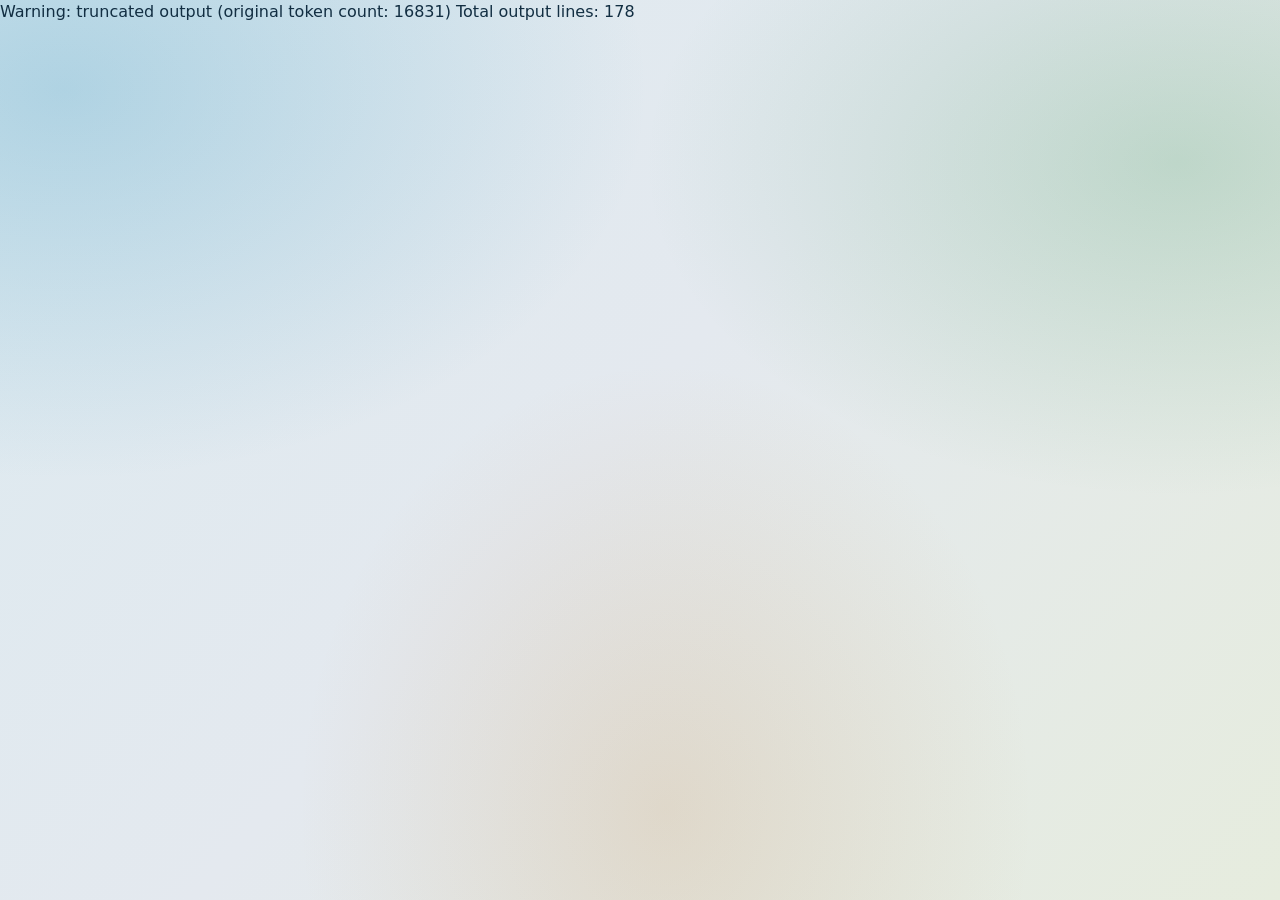
==== commit d74a93ca: "Publish latest homepage copy" ====
--- a/pages-source/index.html
+++ b/pages-source/index.html
@@ -1,3 +1,6 @@
+Warning: truncated output (original token count: 16831)
+Total output lines: 178
+
 <!doctype html>
 <html lang="hu">
 <head>
@@ -66,88 +69,21 @@
 <link rel="manifest" href="site.webmanifest">
 <meta name="apple-mobile-web-app-title" content="PalócIndex">
 <meta name="application-name" content="PalócIndex">
-<link rel="stylesheet" href="/v9.css?v=20261121-eurostat-disclaimer"><script src="/site.js?v=20261121-eurostat-disclaimer" defer></script><style id="palocindex-visual-refresh">
+<link rel="stylesheet" href="/v9.css?v=20261121-eurostat-disclaimer"><script src="/site.js?v=20261121-eu-research-review" defer></script><style id="palocindex-visual-refresh">
 body{background:radial-gradient(ellipse at 5% 10%,rgba(57,151,193,.28),transparent 34%),radial-gradient(ellipse at 92% 18%,rgba(76,157,105,.25),transparent 32%),radial-gradient(ellipse at 52% 90%,rgba(197,133,63,.18),transparent 39%),linear-gradient(132deg,#dceaf0 0%,#e4e9ef 48%,#e6ecde 100%);background-attachment:fixed}
 main .topic-grid{background-image:radial-gradient(ellipse at 8% 0%,rgba(57,156,149,.24),transparent 40%),linear-gradient(132deg,#c8e1e9,#d4e5d6 49%,#ead8b9);border:1px solid rgba(55,108,123,.28)}
 .portal-grid{display:grid;grid-template-columns:minmax(0,1fr);align-items:stretch;gap:12px;margin-top:10px}.portal-column{display:grid;align-content:start;gap:18px;min-width:0}.portal-column--updates{display:grid;grid-template-columns:minmax(0,1fr);align-content:start;gap:18px}.portal-column--updates>section{display:block;position:relative;min-width:0}.portal-column--weather>.county-profile{margin:0;padding:19px;border-radius:20px;background-image:radial-gradient(ellipse at 7% 0%,rgba(62,151,192,.22),transparent 42%),linear-gradient(135deg,#cde4ed,#d9e8d0 54%,#ead9bc);border:1px solid rgba(62,114,132,.25)}.portal-column--updates>.national-news,.portal-column--updates>.quick{margin:0}
 .portal-grid section.quick{background-image:radial-gradient(ellipse at 5% 2%,rgba(50,154,190,.24),transparent 42%),linear-gradient(135deg,#c6e1ea,#d5e6d1 55%,#ead5b1);border:1px solid rgba(54,112,132,.3);border-radius:21px;box-shadow:0 13px 30px rgba(25,68,83,.12)}.portal-grid section.quick.traffic{background-image:radial-gradient(ellipse at 100% 4%,rgba(219,126,69,.3),transparent 44%),linear-gradient(135deg,#efd0ad,#d4e4cf 55%,#c4dfe9)}.portal-grid section.quick .quick-head{background-image:linear-gradient(108deg,#12566f,#277f7d 55%,#466795)}.portal-grid section.quick.traffic .quick-head{background-image:linear-gradient(108deg,#91442f,#b66336 52%,#247773)}
 .portal-grid .quick-body{align-items:start;min-height:0}.portal-grid .quick-symbol{display:grid;place-items:start center;grid-column:1;grid-row:1;font-size:0}.portal-grid .quick-symbol-art{width:74px;height:58px;object-fit:cover;border-radius:14px}.portal-grid .quick-text{grid-column:2;grid-row:1}.portal-grid .quick .flag{grid-column:3;grid-row:1;align-self:start;margin:0;background-image:linear-gradient(120deg,#bcdcc7,#b9d8e4);color:#17564b}.portal-grid .traffic-source-links{grid-template-columns:repeat(4,minmax(0,1fr));gap:10px}.portal-grid .image-link-row .image-link-card{background-image:linear-gradient(145deg,#c5dfe9,#d4e6d1 55%,#ead4af);border-color:rgba(51,108,128,.28);border-radius:15px}
 .portal-grid section.national-news{background-image:radial-gradient(ellipse at 0 0%,rgba(67,160,112,.21),transparent 42%),linear-gradient(132deg,#cde8d4,#c9dfeb 58%,#e9d8b9);border-color:rgba(52,117,97,.27)}.portal-grid section.international-news{background-image:radial-gradient(ellipse at 100% 0%,rgba(130,107,197,.24),transparent 42%),linear-gradient(132deg,#ccdbee,#e0d1eb 57%,#ecd9b7)}.portal-grid .national-news-card,.portal-grid .national-news-item{background-image:linear-gradient(135deg,#c9e0e8,#dbe5cf 54%,#ead6b8);border-color:rgba(66,110,129,.25)}.portal-grid .national-news-item:nth-child(3n+2){background-image:linear-gradient(135deg,#ded0ec,#cbdfe9 56%,#ead8bd)}.portal-grid .national-news-item:nth-child(3n){background-image:linear-gradient(135deg,#e8d2b4,#d1e5d5 56%,#c9dfea)}
-.portal-grid .weather-daily-panel,.portal-grid .weather-observations-panel,.portal-grid .weather-observation-station,.portal-grid .weather-observation-measurement,.portal-grid .weather-observations-placeholder,.portal-grid .weather-daily-placeholder{background-image:linear-gradient(135deg,#c8e0e9,#d8d8ec 50%,#ead5b5);border-color:rgba(64,111,130,.25)}.portal-grid .weather-day-card,.portal-grid .weather-day-card:nth-child(3n+2),.portal-grid .weather-day-card:nth-child(3n){background-image:linear-gradient(155deg,#ebdcbb,#c9e0e9 55%,#d1e4c9);border-color:rgba(66,112,130,.26)}
-.main-grid .panel,.main-grid .contact-card,.main-grid .feature-info,.main-grid .news-mini,.main-grid .contact-channel:not(.messenger),.main-grid .tip,.main-grid .event,.main-grid .extra-tips,.faq-section .faq-grid details,.join-section .join-panel{background-image:linear-gradient(140deg,#cfe3e9,#dce7d0 55%,#ead9bd);border-color:rgba(62,109,128,.25)}.main-grid .news-mini:nth-child(2n){background-image:linear-gradient(140deg,#dcd1eb,#cbdfe8 60%,#e9dbc1)}
-.announcement{background-image:linear-gradient(105deg,#f0d898,#f0ddb0 52%,#cfe2d6)}.county-profile .county-stat,.national-news-sources a.source-image-link,.portal-grid .weather-long-range-link,.portal-grid .weather-nine-day-note,.portal-grid .weather-regional-text{background-image:linear-gradient(140deg,#cbdfe8,#dce7d2 56%,#ead8bb);border-color:rgba(61,109,128,.24)}.faq-grid summary::before,.faq-grid details[open] summary::before,.county-profile-status,.weather-daily-badge,.weather-observations-badge,.national-news-status{background-image:linear-gradient(120deg,#c6dfd1,#c8dfeb 56%,#ead8b4)}.join-section{background-image:linear-gradient(112deg,#d5e6e3,#d6e2ed 52%,#e7ddc7)}.disclaimer{background-image:linear-gradient(110deg,#d7e7df,#d3e4eb 52%,#e7dec8)}.hero-buttons .button,.plan-ribbon,.place-chip,.search-demo,.main-grid .demo-label,.main-grid .pill,.main-grid .event-date{background-image:linear-gradient(120deg,#c7e0d1,#c6deeb 56%,#e8d5ac)}
-@media(max-width:900px){.portal-grid{grid-template-columns:1fr;gap:17px}.portal-column{gap:16px}}@media(max-width:620px){.portal-grid{margin-top:15px;gap:14px}.portal-grid .quick-body{grid-template-columns:56px minmax(0,1fr);gap:10px;padding:14px}.portal-grid .quick-symbol{grid-column:1;grid-row:1/span 2}.portal-grid .quick-symbol-art{width:54px;height:48px}.portal-grid .quick-text{grid-column:2;grid-row:1}.portal-grid .quick .flag{grid-column:2;grid-row:2;justify-self:start;margin-top:6px}.portal-grid section.quick .quick-head{padding:12px 14px}.portal-grid .traffic-source-links{grid-template-columns:repeat(2,minmax(0,1fr))}}@media(max-width:420px){.portal-grid .traffic-source-links{grid-template-columns:1fr}}
-#rovatok .topic-grid{display:grid;grid-template-columns:repeat(5,minmax(0,1fr));width:100%;padding:0;gap:0;border:0;border-radius:0;box-shadow:none;background:transparent}
-#rovatok .topic{min-width:0;border-radius:0;min-height:160px}
-@media(max-width:1280px){#rovatok .topic-grid{grid-template-columns:repeat(4,minmax(0,1fr))}#rovatok .topic:nth-child(9):nth-last-child(2),#rovatok .topic:nth-child(10):last-child{grid-column:span 2}}
-@media(max-width:900px){#rovatok .topic-grid{grid-template-columns:repeat(3,minmax(0,1fr))}#rovatok .topic:nth-child(9):nth-last-child(2),#rovatok .topic:nth-child(10):last-child{grid-column:auto}#rovatok .topic:last-child{grid-column:1/-1}#rovatok .topic:nth-child(10):last-child{grid-column:1/-1}.portal-grid{gap:0}}
-@media(max-width:620px){#rovatok .topic-grid{grid-template-columns:repeat(2,minmax(0,1fr))}#rovatok .topic:last-child,#rovatok .topic:nth-child(9):nth-last-child(2),#rovatok .topic:nth-child(10):last-child{grid-column:auto}.portal-grid{margin-top:0;gap:0}}
-@media(max-width:560px){.ad-section{padding:0}}#tartalom .portal-grid{gap:0}
-#rovatok .topic:hover{transform:none}
-/* Final cascade: keep the reviewed topic → offer → portal flow edge-to-edge. */
-#rovatok,.ad-section,.content.container{width:100%;max-width:none;margin-left:0;margin-right:0;padding-left:0;padding-right:0}
-#rovatok{margin-top:-55px;margin-bottom:0;padding-top:0;padding-bottom:0}
-#rovatok .topic-grid{width:100%;gap:0;padding:0;border:0;border-radius:0;box-shadow:none}
-#rovatok .topic{min-width:0;border-radius:0}
-#hirdetes{margin:0;padding:0}
-#hirdetes>.container{width:100%;max-width:none;margin:0;padding:0}
-#hirdetes .ad-feature{margin:0;border-radius:0;padding-bottom:0;box-shadow:none}
-#hirdetes .ad-note{margin-bottom:0}
-#hirdetes + .content{margin:0;padding-top:0}
-#tartalom .portal-grid{margin:0;gap:0}
-#tartalom .portal-column,#tartalom .portal-column--updates{gap:0}
-.editorial-feed{margin-top:0;grid-template-columns:minmax(0,1fr);gap:0}
-#tartalom .portal-column--weather>.county-profile{margin:0}
-@media(max-width:900px){.aside-col{grid-template-columns:1fr;gap:0}}
-/* Keep the unequal-height contact, jobs, and program panels in one gap-free flow. */
-.aside-col{display:grid;grid-template-columns:minmax(0,1fr);gap:0;grid-column:1/-1}
-.event-category-grid{display:grid;grid-template-columns:repeat(3,minmax(0,1fr));gap:12px;padding:12px}.event-category-grid .event{display:flex;flex-direction:column;align-items:stretch;gap:0;min-width:0;padding:11px;border:1px solid rgba(51,108,128,.2);border-radius:15px;overflow:hidden;background:linear-gradient(145deg,#cfe6df,#dbe8ef 54%,#f0dfbd);box-shadow:0 7px 16px #0b315b13}.event-category-grid .event-date{display:grid;grid-template-columns:1fr;min-width:0;padding:9px;background:linear-gradient(135deg,#dfd8f4,#d3e8f1 56%,#f1e1bc);border-radius:11px}.event-category-grid .event-date .event-image{width:100%;height:auto;aspect-ratio:16/9;margin:0 0 7px;object-fit:cover;border-radius:8px}.event-category-grid .event>div:last-child{padding:9px 3px 3px}.event-category-grid .event strong{font-size:1rem}.event-category-grid .event small{font-size:.82rem;line-height:1.4;margin-top:5px}@media(max-width:680px){.event-category-grid{grid-template-columns:1fr;gap:8px;padding:8px}.event-category-grid .event-date .event-image{aspect-ratio:16/8;max-height:210px}}
-/* Keep the illustrated lower sections informative without oversized artwork or blank columns. */
-#tartalom .job-region-links{gap:10px;margin:12px 0}
-#tartalom .event-category-grid .event{display:grid;grid-template-columns:minmax(110px,190px) minmax(0,1fr);align-items:center;gap:12px}
-#tartalom .event-category-grid .event-date{grid-template-columns:minmax(0,1fr);padding:6px}
-#tartalom .event-category-grid .event-date .event-image{width:100%;height:auto;max-height:none;aspect-ratio:16/9;margin:0}
-#tartalom .event-category-grid .event-date span{display:block;text-align:center;padding-top:4px}
-#tartalom .event-source-links{grid-template-columns:repeat(auto-fit,minmax(min(100%,230px),1fr));gap:8px}
-#tartalom .event-source-links .image-link-card{display:grid;grid-template-columns:96px minmax(0,1fr);grid-template-rows:minmax(72px,auto);align-items:center;min-height:72px}
-#tartalom .event-source-links .image-link-card img{width:96px;height:66px;aspect-ratio:auto;object-fit:cover}
-#tartalom .event-source-links .image-link-card span{min-height:0;padding:8px 10px}
-@media(max-width:1150px){#tartalom .event-category-grid .event{grid-template-columns:minmax(0,1fr)}}
-</style></head>
-<body id="kezdolap">
-<a class="v9-skip" href="#tartalom">Ugrás a tartalomra</a>
-<div class="announcement" role="note"><strong>⚠️ BEMUTATÓ OLDAL.</strong> Egyes rovatok fokozatosan indulnak; beküldés és üzenetküldés még nincs. <a href="#gyik">Részletek</a></div>
-<header class="masthead"><div class="container head-inner">
-<a class="brand" href="#kezdolap" aria-label="PalócIndex kezdőlap"><svg class="brand-logo" viewBox="0 0 82 66" role="img" aria-label="Zöld dombok és falusi templom"><path d="M4 46Q21 19 42 30Q58 8 78 42V55H4Z" fill="#7cdb33"/><path d="M5 53Q28 32 52 47Q67 36 78 53Z" fill="#06864c"/><path d="M19 41L30 24L43 42" fill="#d6eac6"/><path d="M48 31L59 10L71 32" fill="#e5e7de"/><path d="M51 30L60 10L67 27" fill="#fff"/><path d="M55 36V21h9v15" fill="#f0bd48"/><path d="M54 21l6-8 5 8" fill="#ffe570"/><rect x="58" y="26" width="3" height="7" fill="#0b4460"/><path d="M5 57Q46 47 79 56" fill="none" stroke="#b5e963" stroke-width="4"/></svg><div><div class="brand-title">Palóc<span>Index</span></div><div class="brand-caption">Helyi hírek · Emberek · Segítség · Lehetőségek</div></div></a>
-<div class="head-right"><div class="head-claim">Helyben.<br>Egymásért.<br>Közösen!</div><a class="search-demo" href="/onkormanyzatok#telepules-valaszto" aria-label="Település keresése">🔎 Település keresése <span><small>131 település</small></span></a></div>
-</div></header>
-<nav aria-label="Fő navigáció"><div class="container nav-inner"><a class="active" href="#kezdolap">⌂ Kezdőlap</a><a href="#hirek">Helyi hírek</a><a href="#orszagos-hirek">Országos hírek</a><a href="#nemzetkozi-hirek">Nemzetközi hírek</a><a href="/onkormanyzatok">Települések</a><a href="/onkormanyzatok">Önkormányzatok</a><a href="/vallalkozasok">Vállalkozások</a><a href="/allasok">Állások</a><a href="/aprohirdetesek">Apróhirdetések</a><a href="#programok">Programok</a><a href="#kozlekedes">Közlekedés</a><a href="#idojaras">Időjárás</a><a href="#tippek">Tippek</a><a href="/hirdetesek">Hirdetési feltételek</a><a href="#telepites">Telefonos útmutató</a><a href="/kerdesek">Kérdések</a><a href="/kerdesek">Kapcsolat</a></div></nav>
-<main id="tartalom" tabindex="-1">
-<section class="hero" aria-labelledby="hero-heading"><div class="container hero-content"><div class="hero-copy"><div class="plan-ribbon">🚧 Ez még bemutató – dolgozunk a portálon!</div><div class="hero-kicker">🌿 Hamarosan indulunk</div><h1 id="hero-heading">A Palócföld digitális közösségi tere</h1><p>A térség hírei, közlekedése, időjárása, vállalkozásai és programjai — valamint hasznos, egyszerű tanácsok a mindennapokra.</p><div class="hero-buttons"><a href="#rovatok" class="button green">Fedezd fel a rovatokat ↗</a><a href="/onkormanyzatok#telepules-valaszto" class="button ghost">📍 Települést keresek</a></div></div><div class="hero-places" aria-label="A térség kiemelt települései"><strong>📍 Települések szerint</strong><span class="place-chip">Salgótarján</span><span class="place-chip">Szécsény</span><span class="place-chip">Balassagyarmat</span><span class="place-chip">Pásztó</span><span class="place-chip">Bátonyterenye</span><span class="place-chip">+ falvak</span></div></div></section>
-<section id="rovatok" class="container topics" aria-label="A PalócIndex rovatai"><div class="topic-grid">
-<a href="#hirek" class="topic t-blue"><img class="topic-image" src="assets-v5/castle.jpg" alt="" loading="lazy"><strong>Helyi hírek</strong><small>A térség eseményei</small></a>
-<a href="#orszagos-hirek" class="topic t-blue"><img class="topic-image" src="assets-v5/news-data.svg?v=20261119-art-detail1" alt="" loading="lazy"><strong>Országos hírek</strong><small>Forrással és ellenőrzéssel</small></a>
-<a href="#nemzetkozi-hirek" class="topic t-blue"><img class="topic-image" src="assets-v5/news-community.svg?v=20261119-art-detail1" alt="" loading="lazy"><strong>Nemzetközi hírek</strong><small>Eurostat-adatok, ellenőrzött forrásból</small></a>
-<a href="/onkormanyzatok" class="topic t-forest"><img class="topic-image" src="assets-v5/event-community.svg?v=20261119-event-detail2" alt="" loading="lazy"><strong>Önkormányzatok</strong><small>Hivatalos közlemények</small></a>
-<a href="/vallalkozasok" class="topic t-orange"><img class="topic-image" src="assets-v5/farm.jpg" alt="" loading="lazy"><strong>Vállalkozások</strong><small>Helyi cégek, szolgáltatók</small></a>
-<a href="/allasok" class="topic t-purple"><img class="topic-image" src="assets-v5/jobs-opportunities.svg?v=20261119-art-detail1" alt="" loading="lazy"><strong>Állások</strong><small>Munka a környéken</small></a>
-<a href="/aprohirdetesek" class="topic t-rose"><img class="topic-image" src="assets-v5/event-fair.svg?v=20261119-event-detail2" alt="" loading="lazy"><strong>Apróhirdetések</strong><small>Adok–veszek és csere</small></a>
-<a href="#programok" class="topic t-turquoise"><img class="topic-image" src="assets-v5/festival.jpg" alt="" loading="lazy"><strong>Programok</strong><small>Falunapok, események</small></a>
-<a href="#tippek" class="topic t-earth"><img class="topic-image" src="assets-v5/home.jpg" alt="" loading="lazy"><strong>Háztartási tippek</strong><small>Praktikák és spórolás</small></a>
-<a href="#tippek" class="topic t-leaf"><img class="topic-image" src="assets-v5/garden.jpg" alt="" loading="lazy"><strong>Kert és udvar</strong><small>Kertészkedés, virágok</small></a>
-</div></section>
-<section class="ad-section" id="hirdetes"><div class="container"><div class="ad-feature"><div><span class="free-tag">🛠️ TERVEZETT INDULÁSI AJÁNLAT</span><h2>Tervezett hirdetési lehetőség</h2><p>A hirdetési feltételek még egyeztetés alatt állnak; a három hónapos díjmentesség csak javaslat, nincs jóváhagyva.</p><p>Rövid bemutatkozás, település, elérhetőség és <strong>hivatkozás a saját weboldaladra</strong> — a részleteket továbbra is te kezeled a saját oldaladon.</p><a class="ad-cta" href="/hirdetesek">✉ Érdekel a hirdetés ↗</a><p class="ad-note">A hirdetésfeladáshoz a jelenlegi terv szerint regisztrált, e-mailben ellenőrzött fiók kell. A tervezett induló limit fiókonként legfeljebb 3 új beküldés gördülő 30 nap alatt és egyszerre 1 aktív hirdetés. A végleges feltételeket és díjakat indulás előtt közzétesszük.</p></div><div class="ad-steps"><h3>Tervezett működés</h3><ol><li>Hirdetést regisztrált, e-mailben ellenőrzött fiókkal lehet majd beküldeni.</li><li>A jelenlegi terv szerint fiókonként 30 nap alatt legfeljebb 3 új beküldés és egyszerre 1 aktív hirdetés lesz engedélyezett.</li><li>A beküldött hirdetéseket kézi ellenőrzés után tervezzük megjeleníteni.</li><li>A végleges feltételeket, adatkezelést és díjakat az indulás előtt közzétesszük.</li></ol><small>Ez még csak terv. Beküldést csak a feltételek, adatkezelés és biztonságos kapcsolat rendezése után kapcsolunk be.</small></div></div></div></section>
-<div class="container content">
-<div class="portal-grid">
-<div class="portal-column portal-column--weather">
-<section class="quick weather" id="idojaras"><div class="quick-head"><img class="quick-head-icon" src="assets-v5/weather-forecast.svg?v=20261119-weather-scene-detail4" alt="">Időjárás – Palócföld</div><div class="quick-body"><span class="quick-symbol" aria-hidden="true"><img class="quick-symbol-art" src="assets-v5/weather-forecast.svg?v=20261119-weather-scene-detail4" alt=""></span><div class="quick-text"><strong>Nógrád vármegyei előrejelzés</strong><p>Ez vármegyei, nem településspecifikus előrejelzés.</p><section class="weather-daily-panel" id="weather-daily-panel" aria-labelledby="weather-daily-heading"><div class="weather-daily-header"><div><h3 id="weather-daily-heading">Napi előrejelzés</h3><p>HungaroMet FOCUS · Salgótarján környéki rácspont</p></div><span class="weather-daily-badge" id="weather-daily-badge">Ellenőrzés alatt</span></div><p id="weather-daily-status" class="weather-daily-status" role="status" aria-live="polite">A napi előrejelzés ellenőrzése…</p><div id="weather-daily-cards" class="weather-daily-cards" aria-label="Nógrád vármegye előrejelzése"></div><p id="weather-daily-placeholder" class="weather-daily-placeholder">Jelenleg nincs friss, ellenőrzött napi előrejelzés. A hivatalos forrást az alábbi képkártyán nyithatod meg.</p><div class="image-link-row weather-source-links"><a class="image-link-card" href="https://odp.met.hu/weather/nwp/FOCUS/nc/" target="_blank" rel="noopener noreferrer"><img src="assets-v5/weather-forecast.svg?v=20261119-weather-scene-detail4" alt="" loading="lazy"><span>HungaroMet előrejelzés</span></a></div><p class="weather-terms-note"><a href="https://odp.met.hu/ODP_altalanos_felhasznalasi_feltetelek.pdf" target="_blank" rel="noopener noreferrer">Adatfelhasználási feltételek ↗</a></p><div id="weather-daily-meta" class="weather-daily-meta" hidden></div></section><p class="weather-nine-day-note">A 9 napos ECMWF IFS-panel friss, teljes előrejelzés esetén jelenik meg; a hiányzó napot nem becsüljük meg.</p><section class="weather-daily-panel weather-ecmwf-panel" id="weather-ecmwf-panel" hidden aria-labelledby="weather-ecmwf-heading"><div class="weather-daily-header"><div><h3 id="weather-ecmwf-heading">9 napos előrejelzés</h3><p>ECMWF IFS · Nógrád reprezentatív rácspont · nem településspecifikus</p></div><span class="weather-daily-badge" id="weather-ecmwf-badge">Ellenőrzés alatt</span></div><p id="weather-ecmwf-status" class="weather-daily-status" role="status" aria-live="polite">Friss ECMWF-előrejelzés keresése…</p><div id="weather-ecmwf-cards" class="weather-daily-cards" aria-label="Kilencnapos ECMWF-hőmérséklet-előrejelzés"></div><p class="weather-ecmwf-disclaimer" id="weather-ecmwf-disclaimer">A napi minimum és maximum mintavételezett érték, amelyet négy hatóránkénti előrejelzésből számítunk, ezért nem a nap teljes időszakának pontos szélsőértéke. Ez a modell nem helyettesíti a HungaroMet hivatalos veszélyjelzését.</p><div id="weather-ecmwf-meta" class="weather-daily-meta" hidden></div></section><section class="weather-daily-panel weather-metno-panel" id="weather-metno-panel" hidden aria-labelledby="weather-metno-heading"><div class="weather-daily-header"><div><h3 id="weather-metno-heading">9 napos előrejelzés</h3><p>MET Norway globális modell · Nógrád reprezentatív pont · nem HungaroMet</p></div><span class="weather-daily-badge" id="weather-metno-badge">Feltétel-ellenőrzés</span></div><p id="weather-metno-status" class="weather-daily-status" role="status" aria-live="polite">A forrás feltételeit emberi jóváhagyás és friss adat nélkül nem jelenítjük meg.</p><div id="weather-metno-cards" class="weather-daily-cards" aria-label="Kilencnapos, MET Norway modell-előrejelzés"></div><div id="weather-metno-meta" class="weather-daily-meta" hidden></div></section><p class="weather-long-range-link">Hosszabb távú előrejelzés és veszélyjelzés a HungaroMetnél:</p><div class="image-link-row weather-source-links"><a class="image-link-card" href="https://www.met.hu/idojaras/elorejelzes/valoszinusegi/" target="_blank" rel="noopener noreferrer"><img src="assets-v5/weather-horizon.svg" alt="" loading="lazy"><span>10 napos valószínűségi előrejelzés</span></a><a class="image-link-card" href="https://www.met.hu/idojaras/veszelyjelzes/index.php" target="_blank" rel="noopener noreferrer"><img src="assets-v5/weather-alert.svg" alt="" loading="lazy"><span>Veszélyjelzés</span></a></div><p id="weather-regional-status" role="status" aria-live="polite">Friss regionális előrejelzés ellenőrzése…</p><pre id="weather-regional-text" class="weather-regional-text" hidden></pre><div id="weather-regional-meta" class="weather-regional-meta" hidden></div><p id="weather-regional-placeholder">Ha nincs friss regionális adat, itt találod a hivatalos HungaroMet archívumot:</p><div class="image-link-row weather-source-links"><a class="image-link-card" href="https://odp.met.hu/weather/text_forecast/regional_forecast/flRs/" target="_blank" rel="noopener noreferrer"><img src="assets-v5/weather-archive.svg" alt="" loading="lazy"><span>Nógrád regionális előrejelzés archívuma</span></a></div><p class="weather-terms-note"><a href="https://odp.met.hu/ODP_altalanos_felhasznalasi_feltetelek.pdf" target="_blank" rel="noopener noreferrer">Felhasználási feltételek ↗</a></p><section class="weather-observations-panel" aria-label="Részletes nógrádi időjárási mérések"><details class="weather-observations-disclosure" aria-labelledby="weather-observations-heading"><summary class="weather-observations-summary"><div class="weather-observations-header"><div><h3 id="weather-observations-heading">Részletes mért időjárás</h3><p>Órás, hivatalos mérések mind a 7 aktív nógrádi állomásról · nem előrejelzés</p><p id="weather-observations-status" class="weather-observations-status" role="status" aria-live="polite">A friss állomásadatok ellenőrzése…</p></div><span class="weather-observations-badge" id="weather-observations-badge">Ellenőrzés alatt</span></div><span class="weather-observations-toggle-label">Részletes állomásadatok<span class="weather-observations-toggle-icon" aria-hidden="true"></span></span></summary><div class="weather-observations-content"><div id="weather-observations-stations" class="weather-observations-stations"></div><p id="weather-observations-placeholder" class="weather-observations-placeholder">Most nincs friss, ellenőrzött állomásmérés; a lejárt értékeket nem mutatjuk. Az aktuális adatokat a HungaroMet hivatalos oldalán ellenőrizheted.</p><div class="image-link-row weather-source-links"><a class="image-link-card" href="https://odp.met.hu/climate/observations_hungary/hourly/now/" target="_blank" rel="noopener noreferrer"><img src="assets-v5/weather-observations.svg" alt="" loading="lazy"><span>Órás mérések</span></a></div><p class="weather-terms-note"><a href="https://odp.met.hu/climate/observations_hungary/hourly/station_meta_auto.csv" target="_blank" rel="noopener noreferrer">Állomáslista ↗</a> · <a href="https://odp.met.hu/ODP_altalanos_felhasznalasi_feltetelek.pdf" target="_blank" rel="noopener noreferrer">Felhasználási feltételek ↗</a></p><div id="weather-observations-sources" class="weather-observations-sources" hidden></div></div></details></section></div><span class="flag" id="weather-regional-badge">Ellenőrzés alatt</span></div></section>
+.portal-grid .weather-daily…4831 tokens truncated…"image-link-row weather-source-links"><a class="image-link-card" href="https://odp.met.hu/weather/text_forecast/regional_forecast/flRs/" target="_blank" rel="noopener noreferrer"><img src="assets-v5/weather-archive.svg" alt="" loading="lazy"><span>Nógrád regionális előrejelzés archívuma</span></a></div><p class="weather-terms-note"><a href="https://odp.met.hu/ODP_altalanos_felhasznalasi_feltetelek.pdf" target="_blank" rel="noopener noreferrer">Felhasználási feltételek ↗</a></p><section class="weather-observations-panel" aria-label="Részletes nógrádi időjárási mérések"><details class="weather-observations-disclosure" aria-labelledby="weather-observations-heading"><summary class="weather-observations-summary"><div class="weather-observations-header"><div><h3 id="weather-observations-heading">Részletes mért időjárás</h3><p>Órás, hivatalos mérések mind a 7 aktív nógrádi állomásról · nem előrejelzés</p><p id="weather-observations-status" class="weather-observations-status" role="status" aria-live="polite">A friss állomásadatok ellenőrzése…</p></div><span class="weather-observations-badge" id="weather-observations-badge">Ellenőrzés alatt</span></div><span class="weather-observations-toggle-label">Részletes állomásadatok<span class="weather-observations-toggle-icon" aria-hidden="true"></span></span></summary><div class="weather-observations-content"><div id="weather-observations-stations" class="weather-observations-stations"></div><p id="weather-observations-placeholder" class="weather-observations-placeholder">Most nincs friss, ellenőrzött állomásmérés; a lejárt értékeket nem mutatjuk. Az aktuális adatokat a HungaroMet hivatalos oldalán ellenőrizheted.</p><div class="image-link-row weather-source-links"><a class="image-link-card" href="https://odp.met.hu/climate/observations_hungary/hourly/now/" target="_blank" rel="noopener noreferrer"><img src="assets-v5/weather-observations.svg" alt="" loading="lazy"><span>Órás mérések</span></a></div><p class="weather-terms-note"><a href="https://odp.met.hu/climate/observations_hungary/hourly/station_meta_auto.csv" target="_blank" rel="noopener noreferrer">Állomáslista ↗</a> · <a href="https://odp.met.hu/ODP_altalanos_felhasznalasi_feltetelek.pdf" target="_blank" rel="noopener noreferrer">Felhasználási feltételek ↗</a></p><div id="weather-observations-sources" class="weather-observations-sources" hidden></div></div></details></section></div><span class="flag" id="weather-regional-badge">Ellenőrzés alatt</span></div></section>
 
 <section class="county-profile" id="nograd-szamok" aria-labelledby="county-profile-heading"><div class="section-head"><h2 id="county-profile-heading">Nógrád számokban</h2><span class="county-profile-status" id="county-profile-status" role="status" aria-live="polite">Friss KSH-adatok ellenőrzése…</span></div><p class="county-profile-intro">A vármegye legfontosabb adatai, a KSH közlése alapján. A lakossági adatok referencia-időpontja külön fel van tüntetve.</p><div class="county-stats" id="county-profile-items" aria-label="Nógrád vármegyei alapadatok"></div><p id="county-profile-placeholder" class="county-profile-placeholder">Nincs friss, ellenőrzött adatjelölt. <a href="https://www.ksh.hu/stadat_files/fol/hu/fol0007.html" target="_blank" rel="noopener noreferrer">KSH-megyei adatok ↗</a></p><div class="county-profile-sources" id="county-profile-sources"></div></section>
 </div>
 <div class="portal-column portal-column--updates">
 <section class="quick traffic" id="kozlekedes"><div class="quick-head"><img class="quick-head-icon" src="assets-v5/road-info.svg?v=20261119-detail2" alt="">Közlekedési információk</div><div class="quick-body"><span class="quick-symbol" aria-hidden="true"><img class="quick-symbol-art" src="assets-v5/road-info.svg?v=20261119-detail2" alt=""></span><div class="quick-text"><strong>Útinfó, traffipax és menetrendek</strong><p>A helyi forgalmi információk és traffipaxadatok még készülnek. Indulás előtt ellenőrizd az aktuális út- és menetrendi híreket a hivatalos szolgáltatóknál.</p><div class="image-link-row traffic-source-links"><a class="image-link-card" href="https://www.utinform.hu/" target="_blank" rel="noopener noreferrer"><img src="assets-v5/road-info.svg?v=20261119-detail2" alt="" loading="lazy"><span>ÚTINFORM · közutak</span></a><a class="image-link-card" href="https://www.kozut.hu/ugyfelszolgalat/bejelentesek-erdeklodesek-panaszok/" target="_blank" rel="noopener noreferrer"><img src="assets-v5/roadworks-info.svg?v=20261119-detail2" alt="" loading="lazy"><span>Magyar Közút · bejelentés</span></a><a class="image-link-card" href="https://www.mavcsoport.hu/mavinform" target="_blank" rel="noopener noreferrer"><img src="assets-v5/transit-info.svg?v=20261119-detail2" alt="" loading="lazy"><span>MÁVINFORM · változások</span></a><a class="image-link-card" href="https://www.mavcsoport.hu/mav-szemelyszallitas/belfoldi-utazas/menetrendek" target="_blank" rel="noopener noreferrer"><img src="assets-v5/timetable-info.svg?v=20261119-detail2" alt="" loading="lazy"><span>Vonat- és buszmenetrend</span></a></div></div><span class="flag">Készül</span></div></section>
 <section class="national-news" id="orszagos-hirek" aria-labelledby="national-news-heading"><div class="section-head"><h2 id="national-news-heading">Országos hírek</h2><span class="national-news-status" id="national-news-status" role="status" aria-live="polite">Napi forrásellenőrzés</span></div><div class="national-news-card" id="national-news-placeholder"><span class="national-news-icon" aria-hidden="true">🌍</span><div><strong>Forrásolt országos hírek</strong><p>A KSH nyílt licencű hírfolyamát naponta ellenőrizzük. A cikkek automatikus nyilvános közzététele még nincs bekapcsolva. Jelenleg nincs friss, megjeleníthető hír; a rendőrségi közlemények csak emberi tényellenőrzés után kerülhetnek ide.</p><div class="national-news-sources"><a class="source-image-link" href="https://www.ksh.hu/rss" target="_blank" rel="noopener noreferrer"><img src="assets-v5/news-data.svg?v=20261119-art-detail1" alt=""><span>KSH hírszolgálat</span></a><a class="source-image-link" href="https://www.police.hu/hu/rss" target="_blank" rel="noopener noreferrer"><img src="assets-v5/news-community.svg?v=20261119-art-detail1" alt=""><span>Rendőrségi RSS csatornák</span></a></div></div></div><div class="national-news-items" id="national-news-items" aria-label="Ellenőrzött országos hírek"></div></section>
-<section class="national-news international-news" id="nemzetkozi-hirek" aria-labelledby="international-news-heading"><div class="section-head"><h2 id="international-news-heading">Nemzetközi hírek</h2><span class="national-news-status" id="international-news-status" role="status" aria-live="polite">Eurostat-forrás ellenőrzése</span></div><div class="national-news-card" id="international-news-placeholder"><span class="national-news-icon" aria-hidden="true">🌐</span><div><strong>Eurostat · európai adathírek</strong><p>A hivatalos Eurostat-közlemények csak magyar szerkesztői összefoglaló, frissesség-ellenőrzés és kézi tényellenőrzés után jelenhetnek meg. Ha nincs ilyen jóváhagyott frissítés, ez a tájékoztató marad itt.</p><div class="national-news-sources"><a class="source-image-link" href="https://ec.europa.eu/eurostat/web/rss" target="_blank" rel="noopener noreferrer"><img src="assets-v5/news-data.svg?v=20261119-art-detail1" alt=""><span>Eurostat RSS-katalógus</span></a><a href="https://ec.europa.eu/eurostat/help/copyright-notice" target="_blank" rel="noopener noreferrer">Újrafelhasználási feltételek ↗</a></div></div></div><div class="national-news-items" id="international-news-items" aria-label="Ellenőrzött nemzetközi hírek"></div></section>
+<section class="national-news international-news" id="nemzetkozi-hirek" aria-labelledby="international-news-heading"><div class="section-head"><h2 id="international-news-heading">Nemzetközi hírek</h2><span class="national-news-status" id="international-news-status" role="status" aria-live="polite">Uniós intézményi források ellenőrzése</span></div><div class="national-news-card" id="international-news-placeholder"><span class="national-news-icon" aria-hidden="true">🌐</span><div><strong>Európai adatok és kutatási hírek</strong><p>Az Eurostat és az Európai Bizottság kutatási hírei csak frissesség-ellenőrzés, magyar szerkesztői összefoglaló és kézi tényellenőrzés után jelenhetnek meg. Jóváhagyott friss hír hiányában ez a tájékoztató marad itt.</p><div class="national-news-sources"><a class="source-image-link" href="https://ec.europa.eu/eurostat/web/rss" target="_blank" rel="noopener noreferrer"><img src="assets-v5/news-data.svg?v=20261119-art-detail1" alt=""><span>Eurostat RSS-katalógus</span></a><a class="source-image-link" href="https://research-and-innovation.ec.europa.eu/node/2/rss_en" target="_blank" rel="noopener noreferrer"><img src="assets-v5/news-community.svg?v=20261119-art-detail1" alt=""><span>EU kutatási hírek RSS</span></a><a href="https://ec.europa.eu/eurostat/help/copyright-notice" target="_blank" rel="noopener noreferrer">Eurostat-feltételek</a><a href="https://commission.europa.eu/legal-notice_en" target="_blank" rel="noopener noreferrer">Bizottsági újrafelhasználás</a></div></div></div><div class="national-news-items" id="international-news-items" aria-label="Ellenőrzött nemzetközi hírek"></div></section>
 </div>
 </div>
 </div>
@@ -175,3 +111,4 @@
 <footer class="footer"><div class="container footer-grid"><div><h2>Palóc<span>Index</span></h2><p>Helyi hírek, közlekedés, időjárás, vállalkozások, közösségi programok, háztartási és kertészeti tippek — hamarosan egy helyen.</p></div><small>© 2026 PalócIndex · Független kezdeményezés<br>Nem hivatalos önkormányzati vagy hatósági oldal.</small></div></footer>
 <div class="disclaimer">A képek illusztrációk; a „minta” jelölésű hírek és programok bemutató példák. Az időjárási, mérési és híradatok csak friss, ellenőrzött forrással jelennek meg, ha elérhetők. A közlekedési automatikus adatgyűjtés, hirdetésfeladás és üzenetküldés még nincs bekapcsolva.</div>
 </body></html>
+
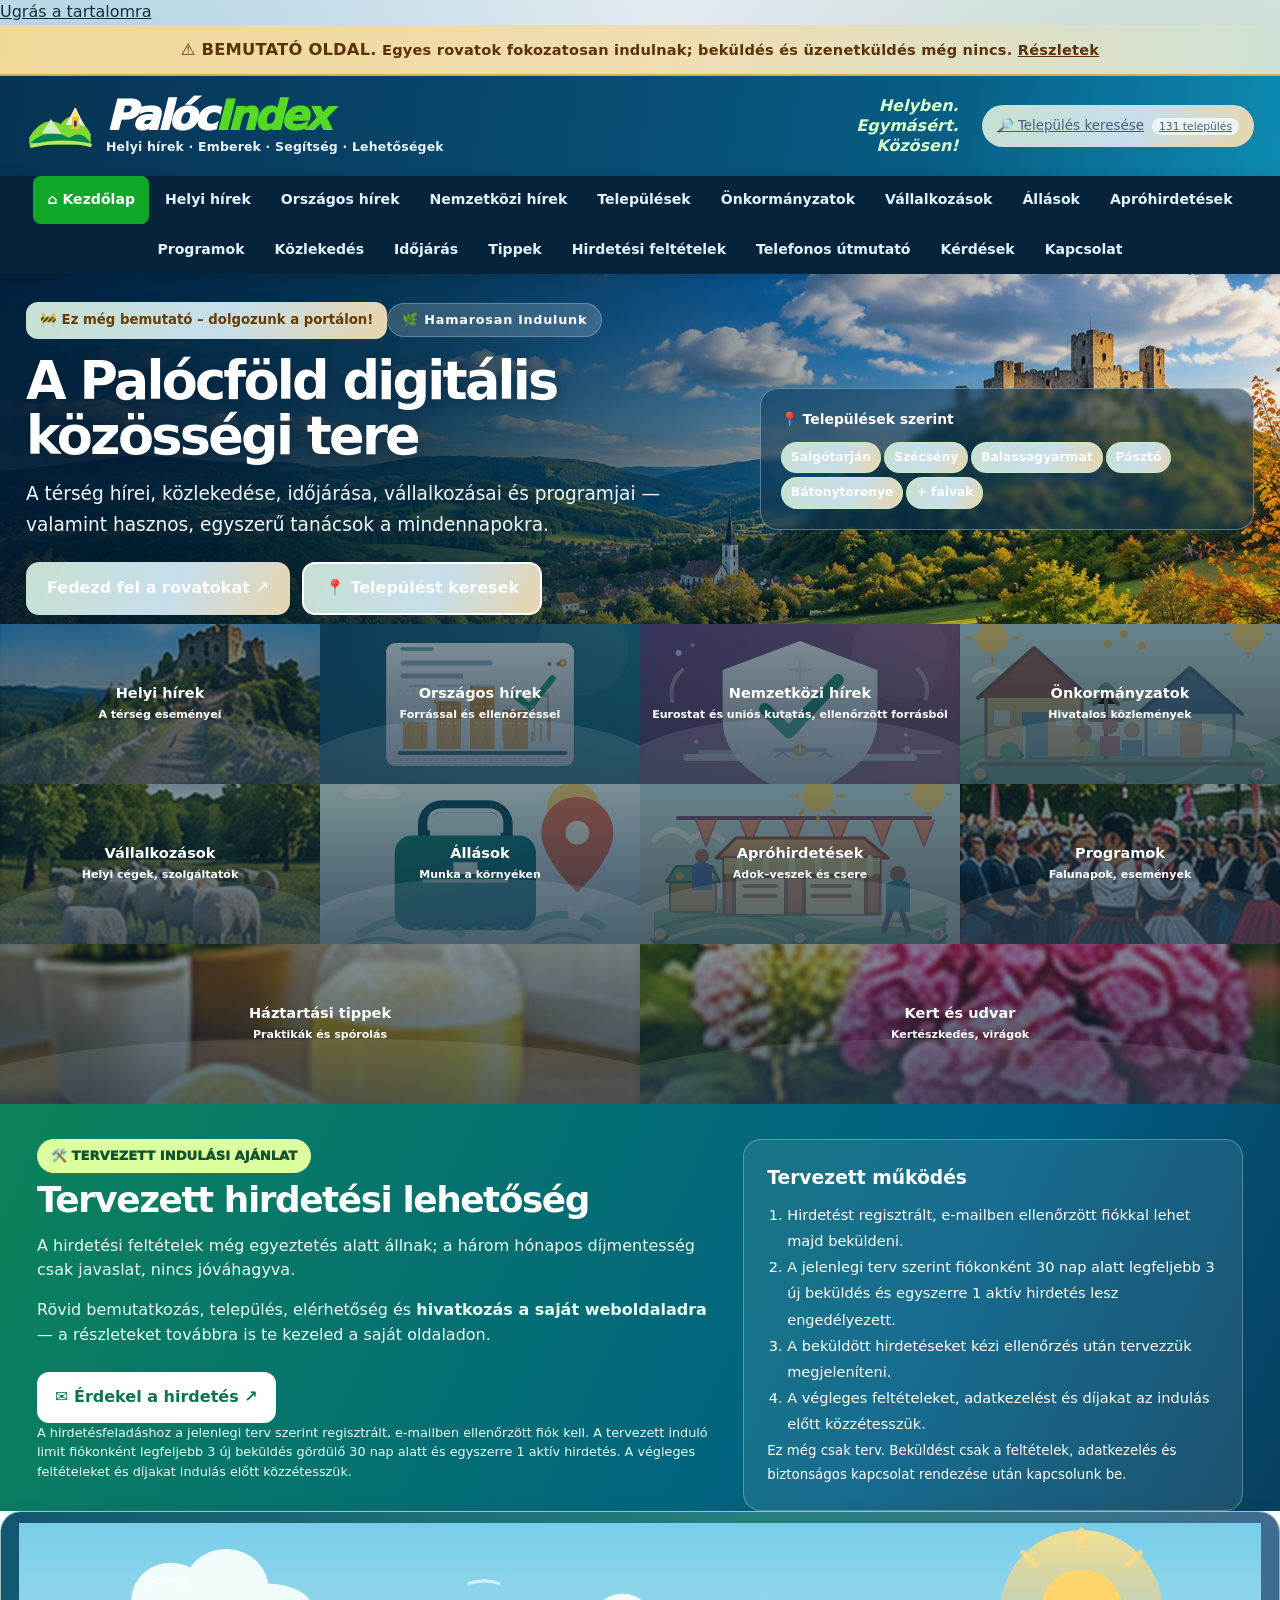
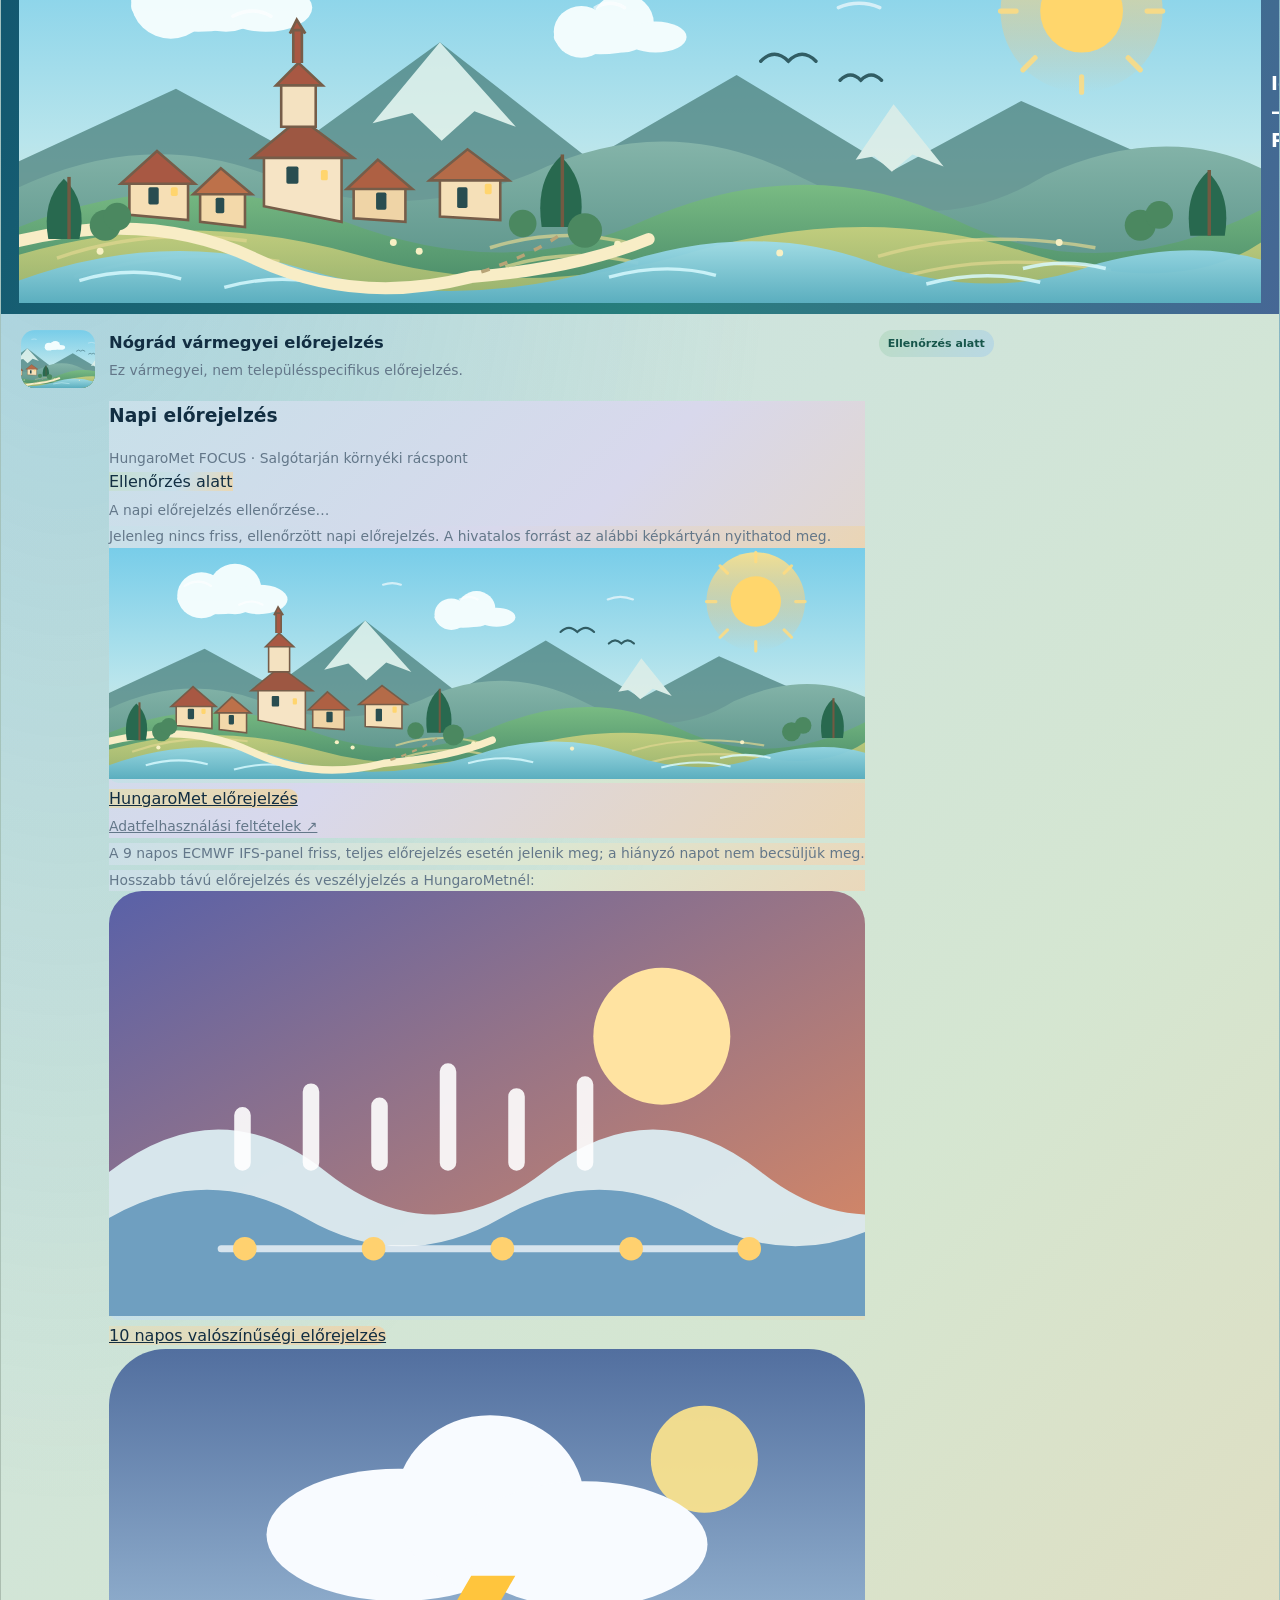
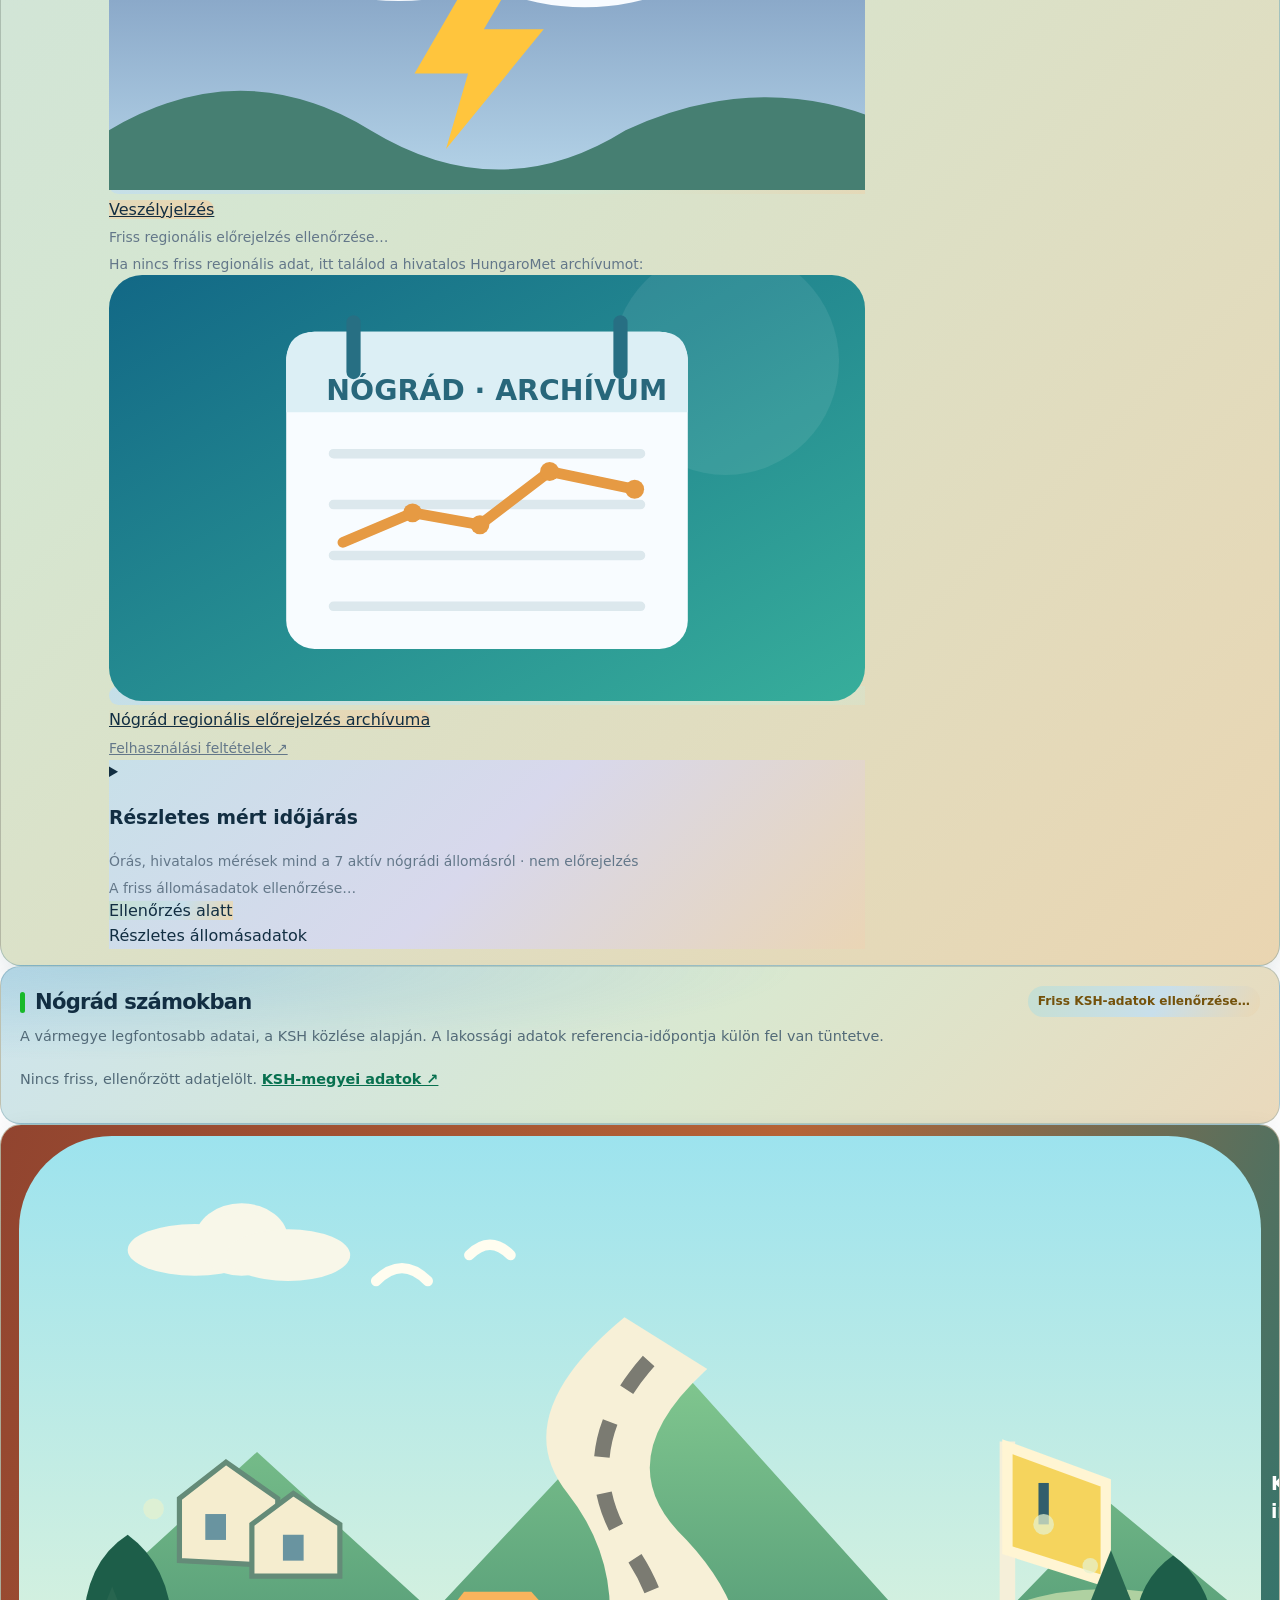
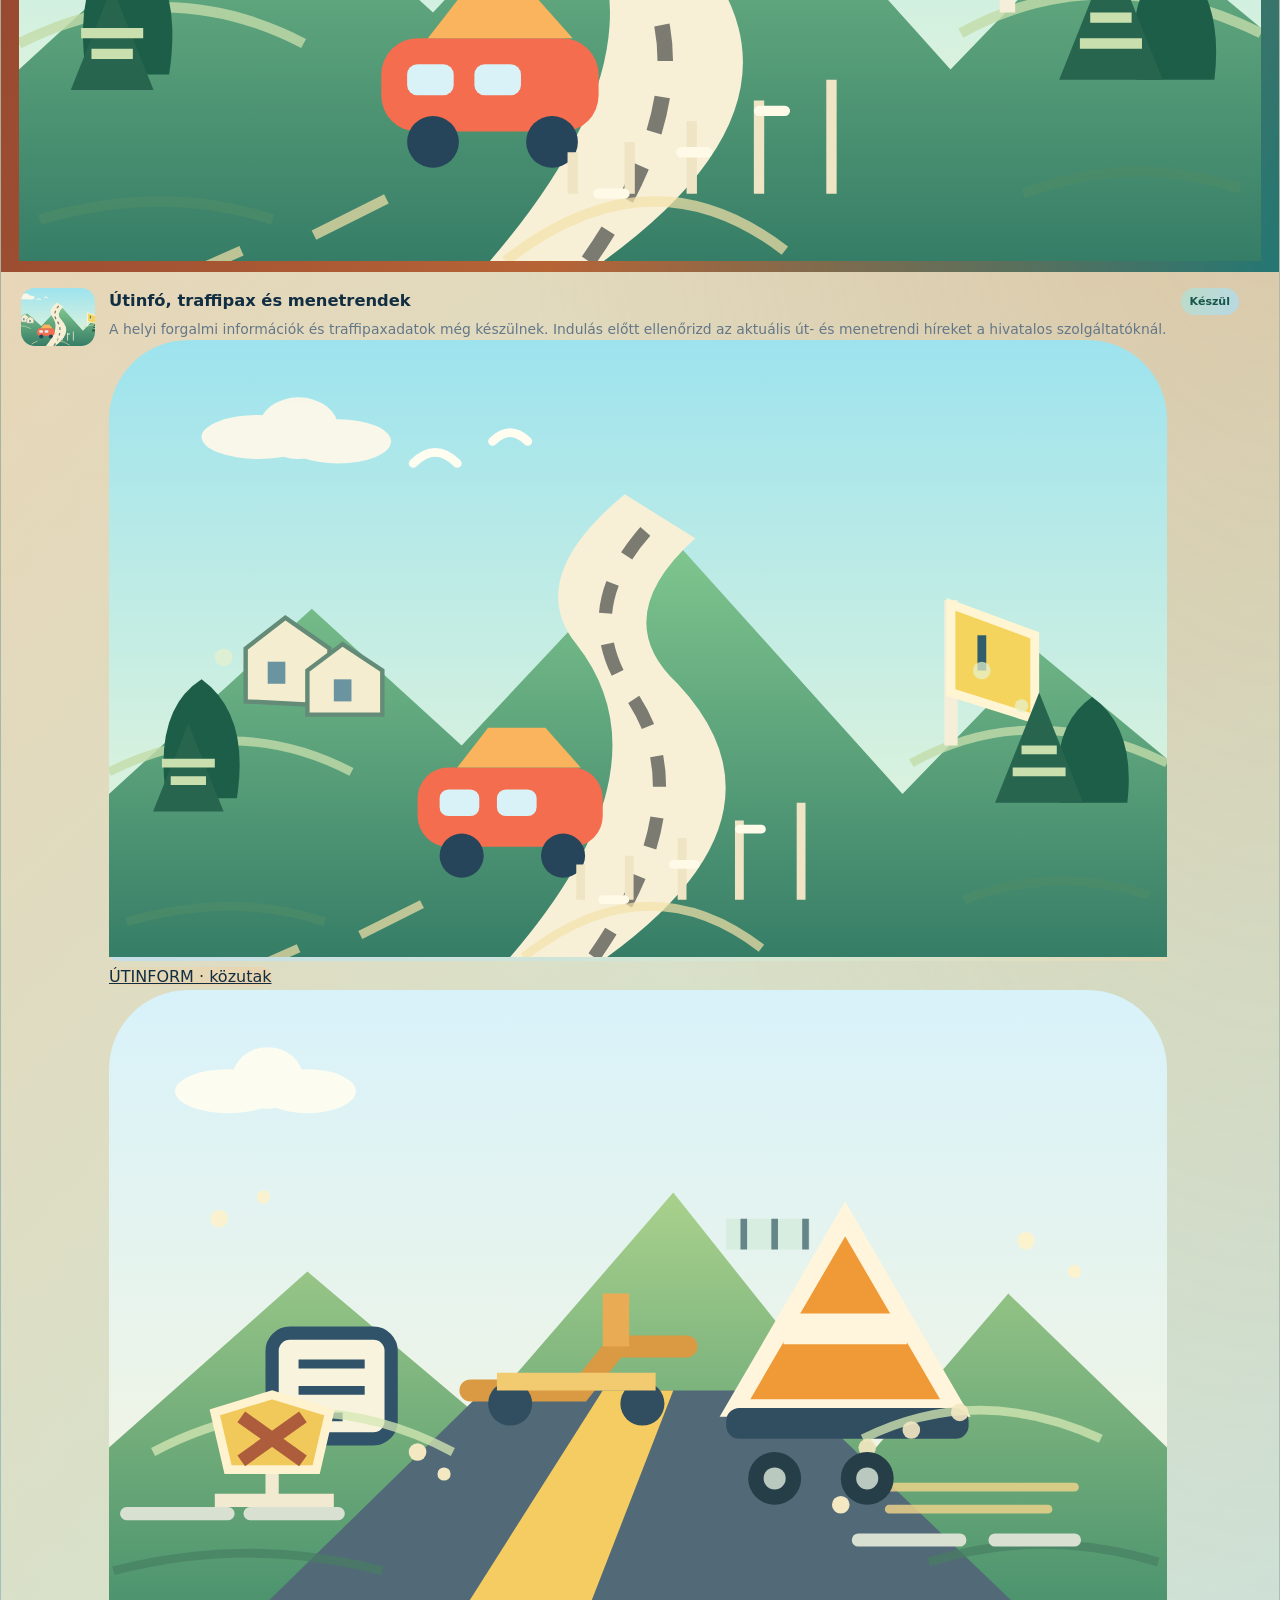
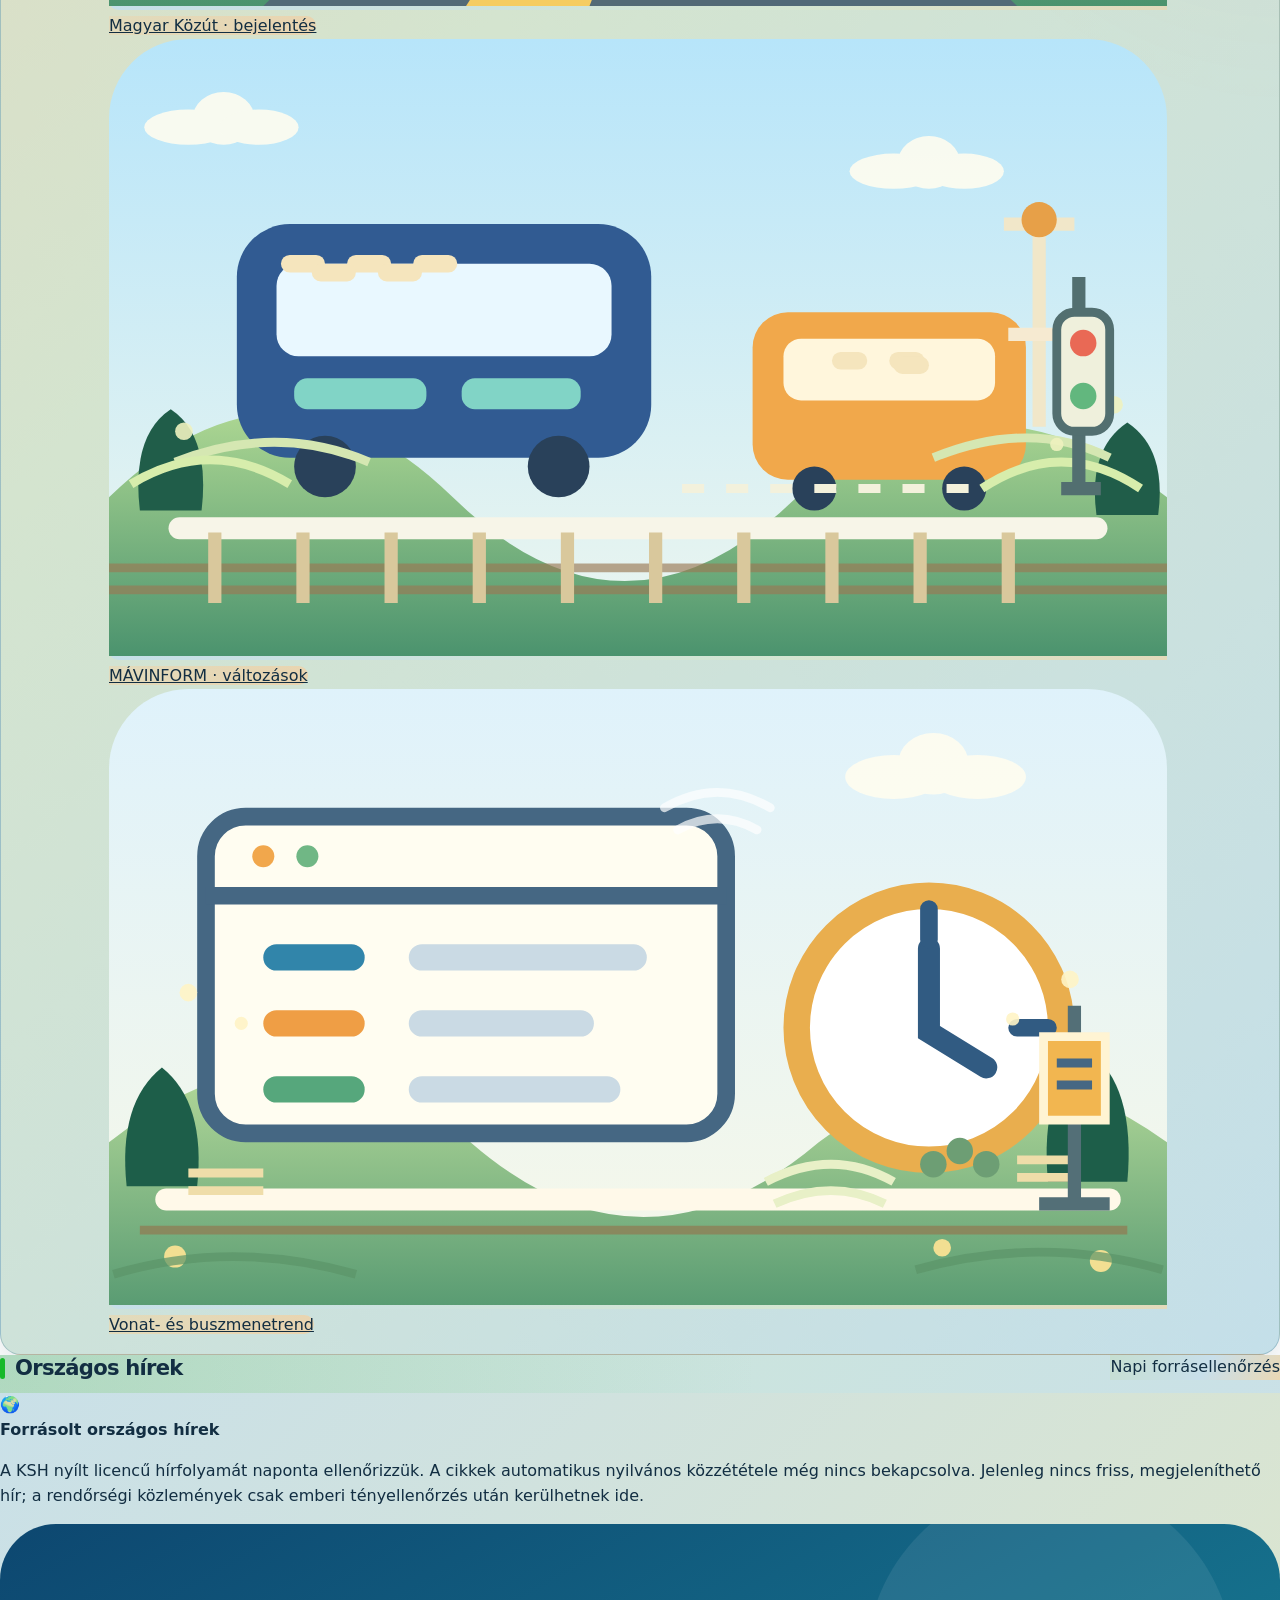
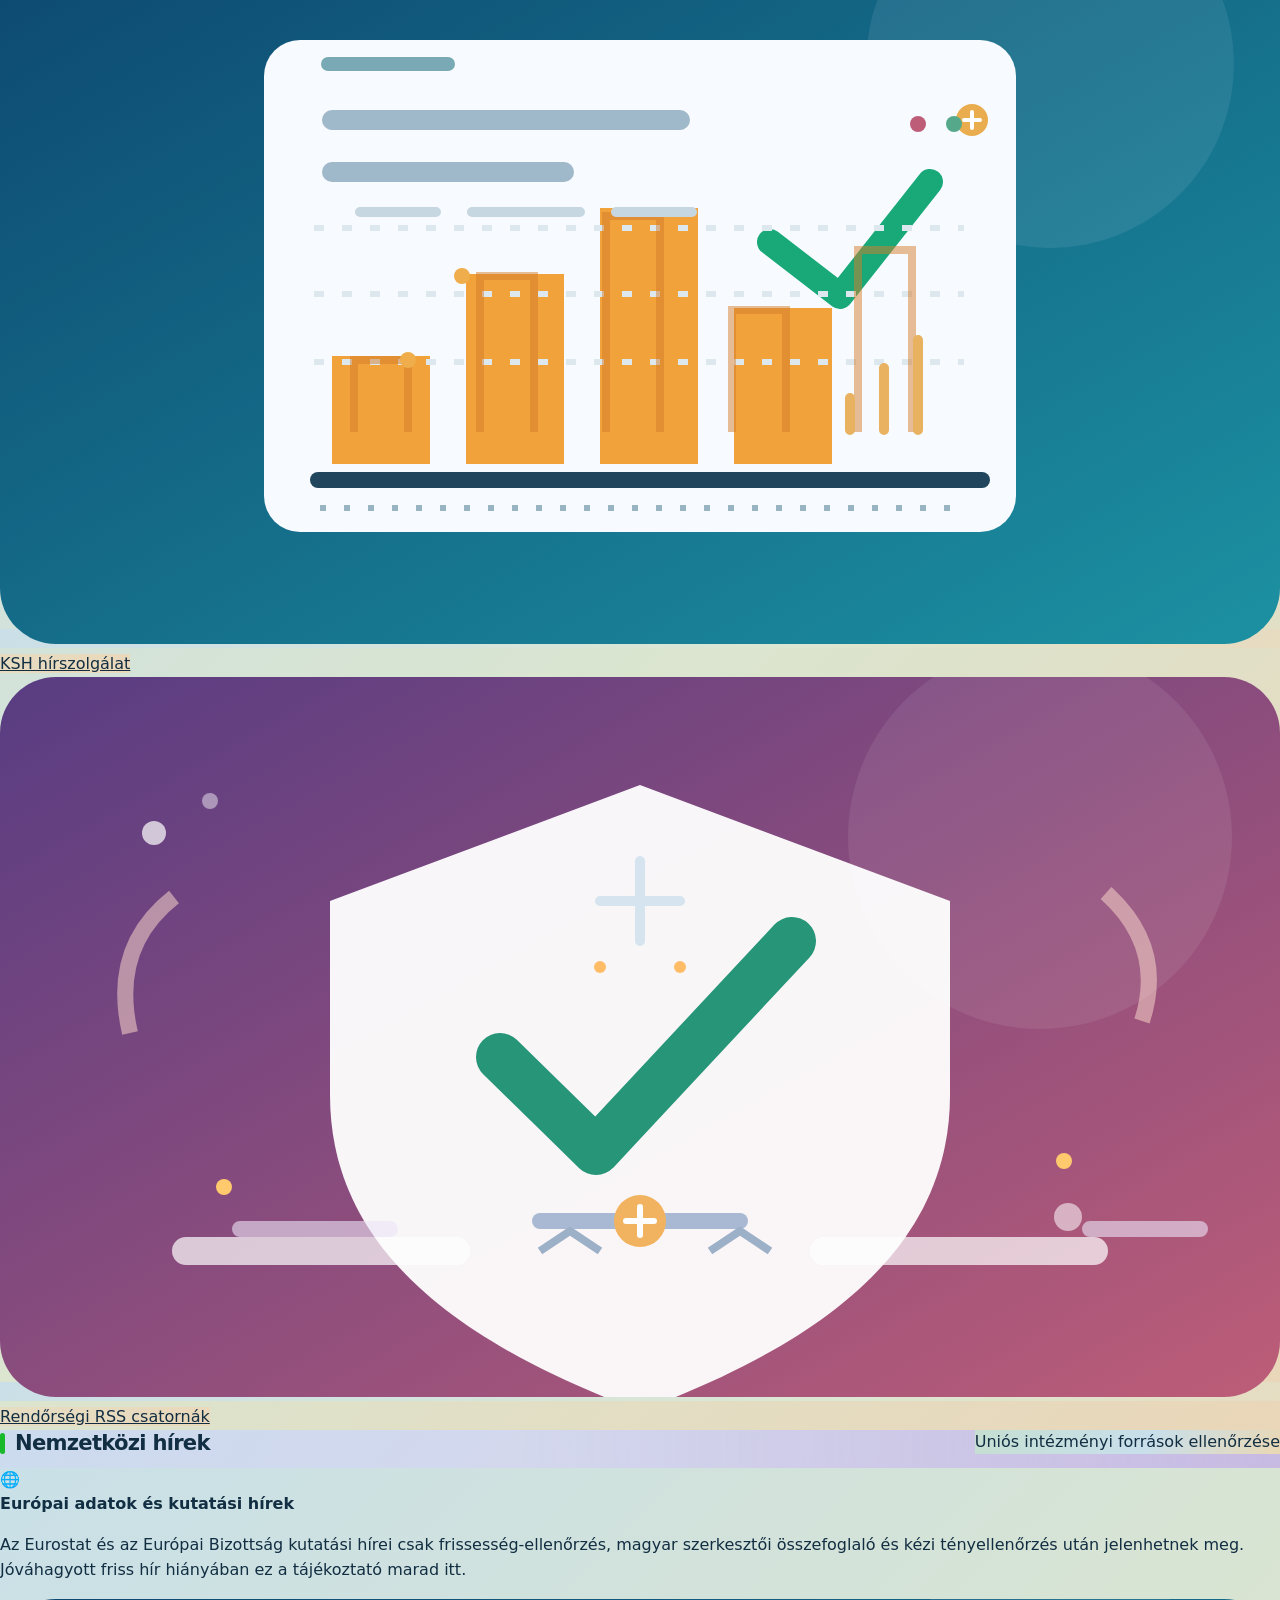
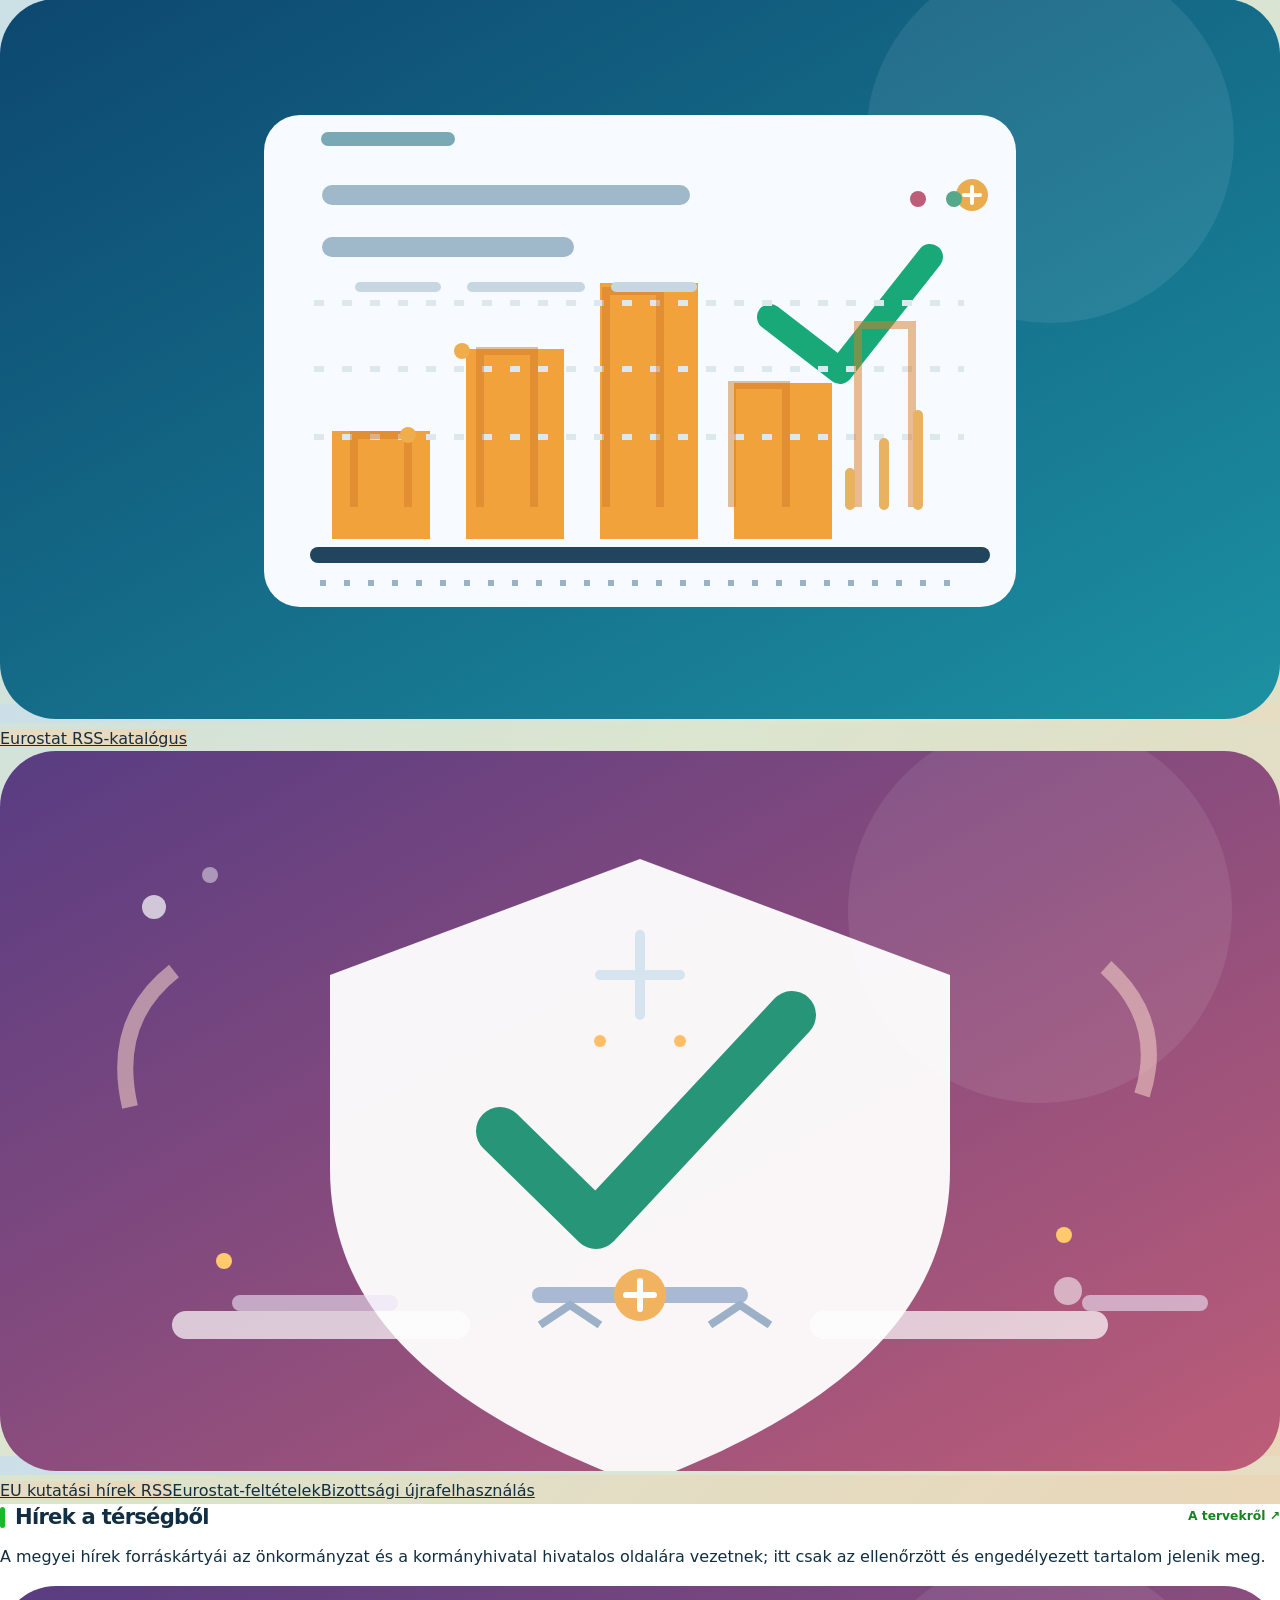
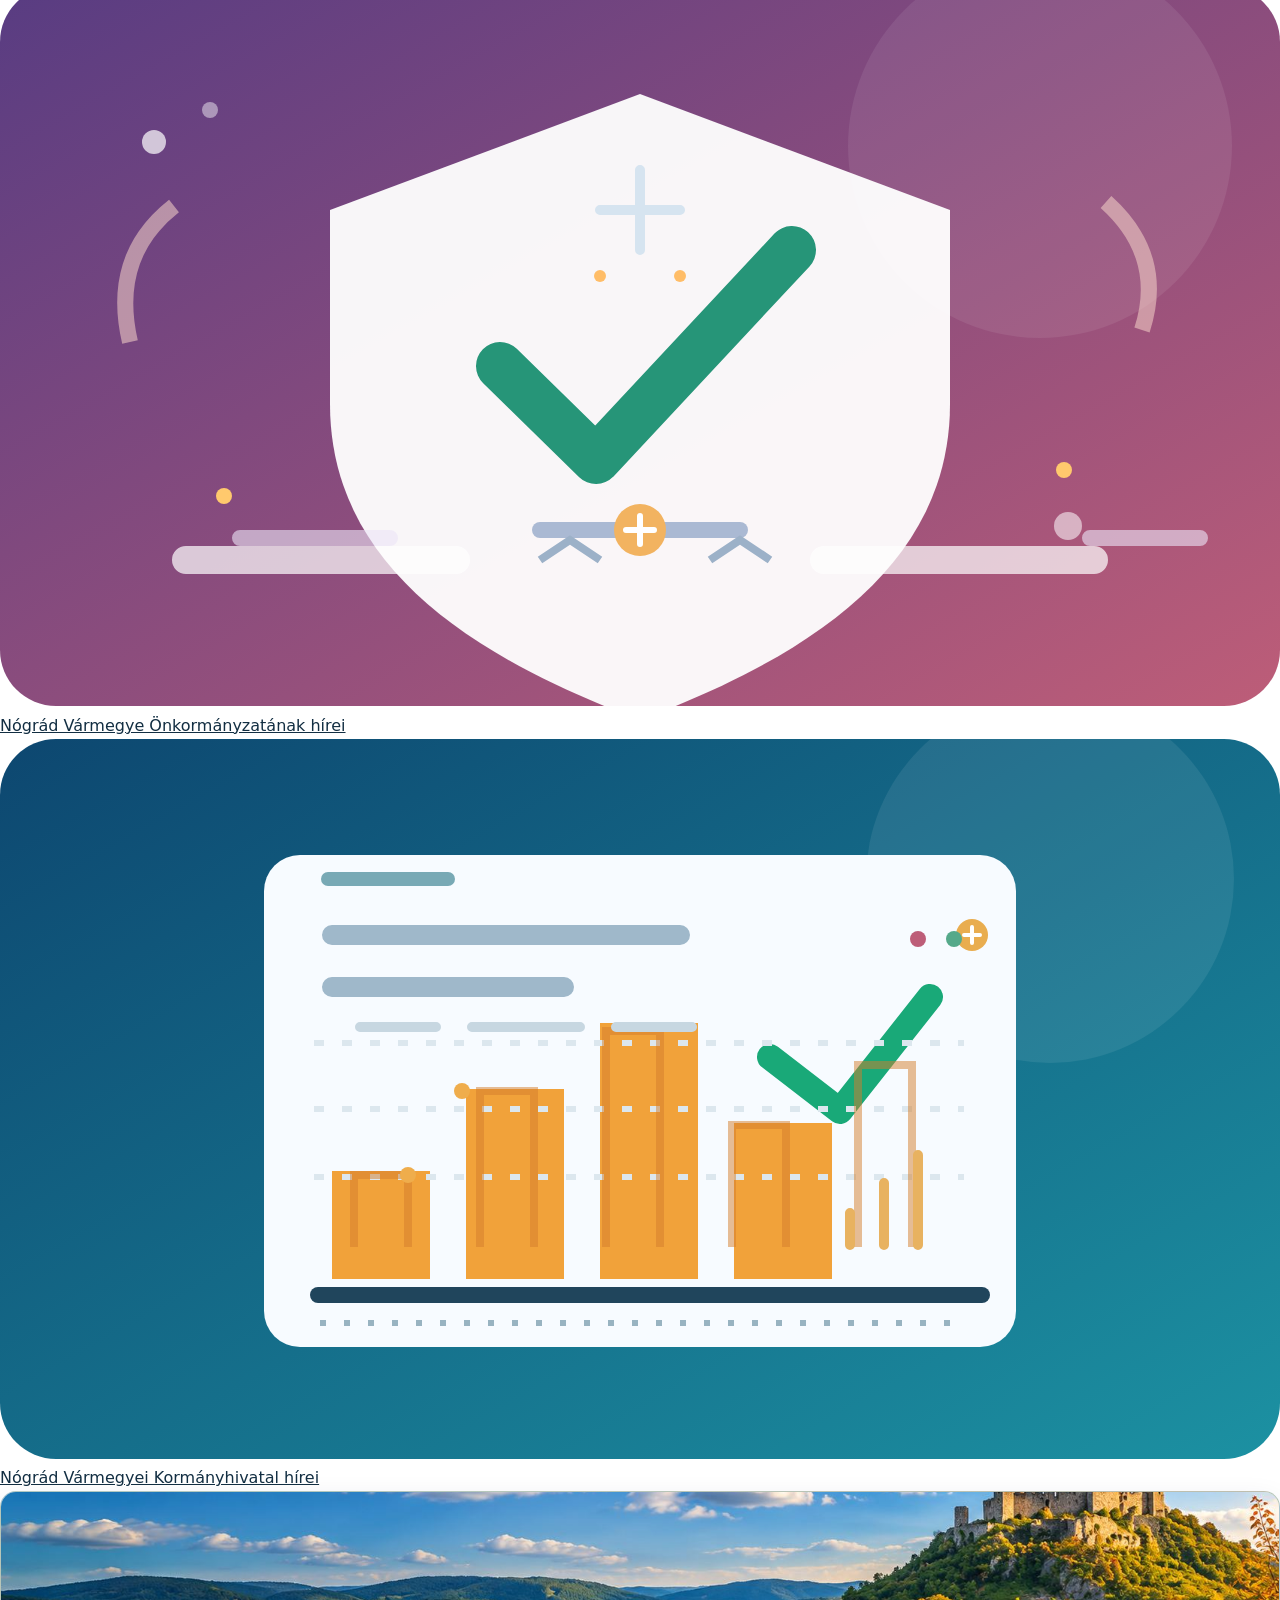
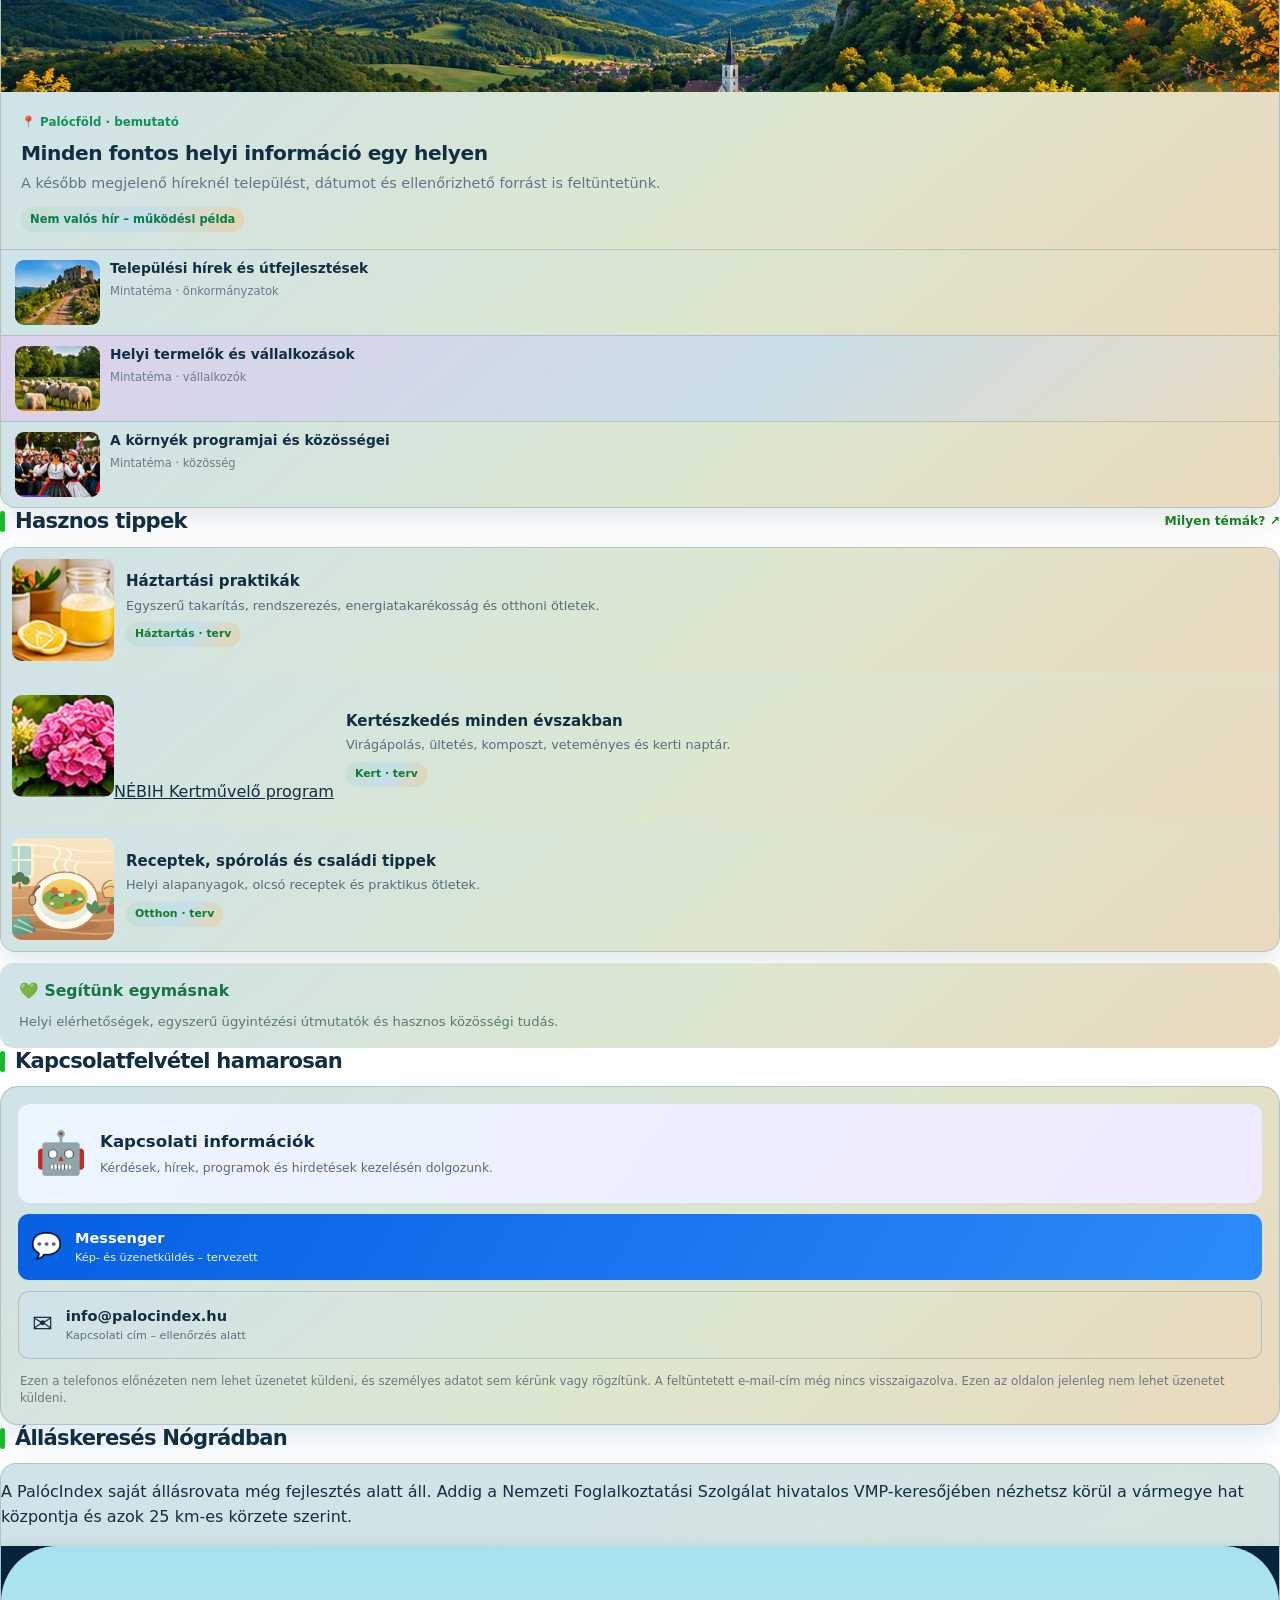
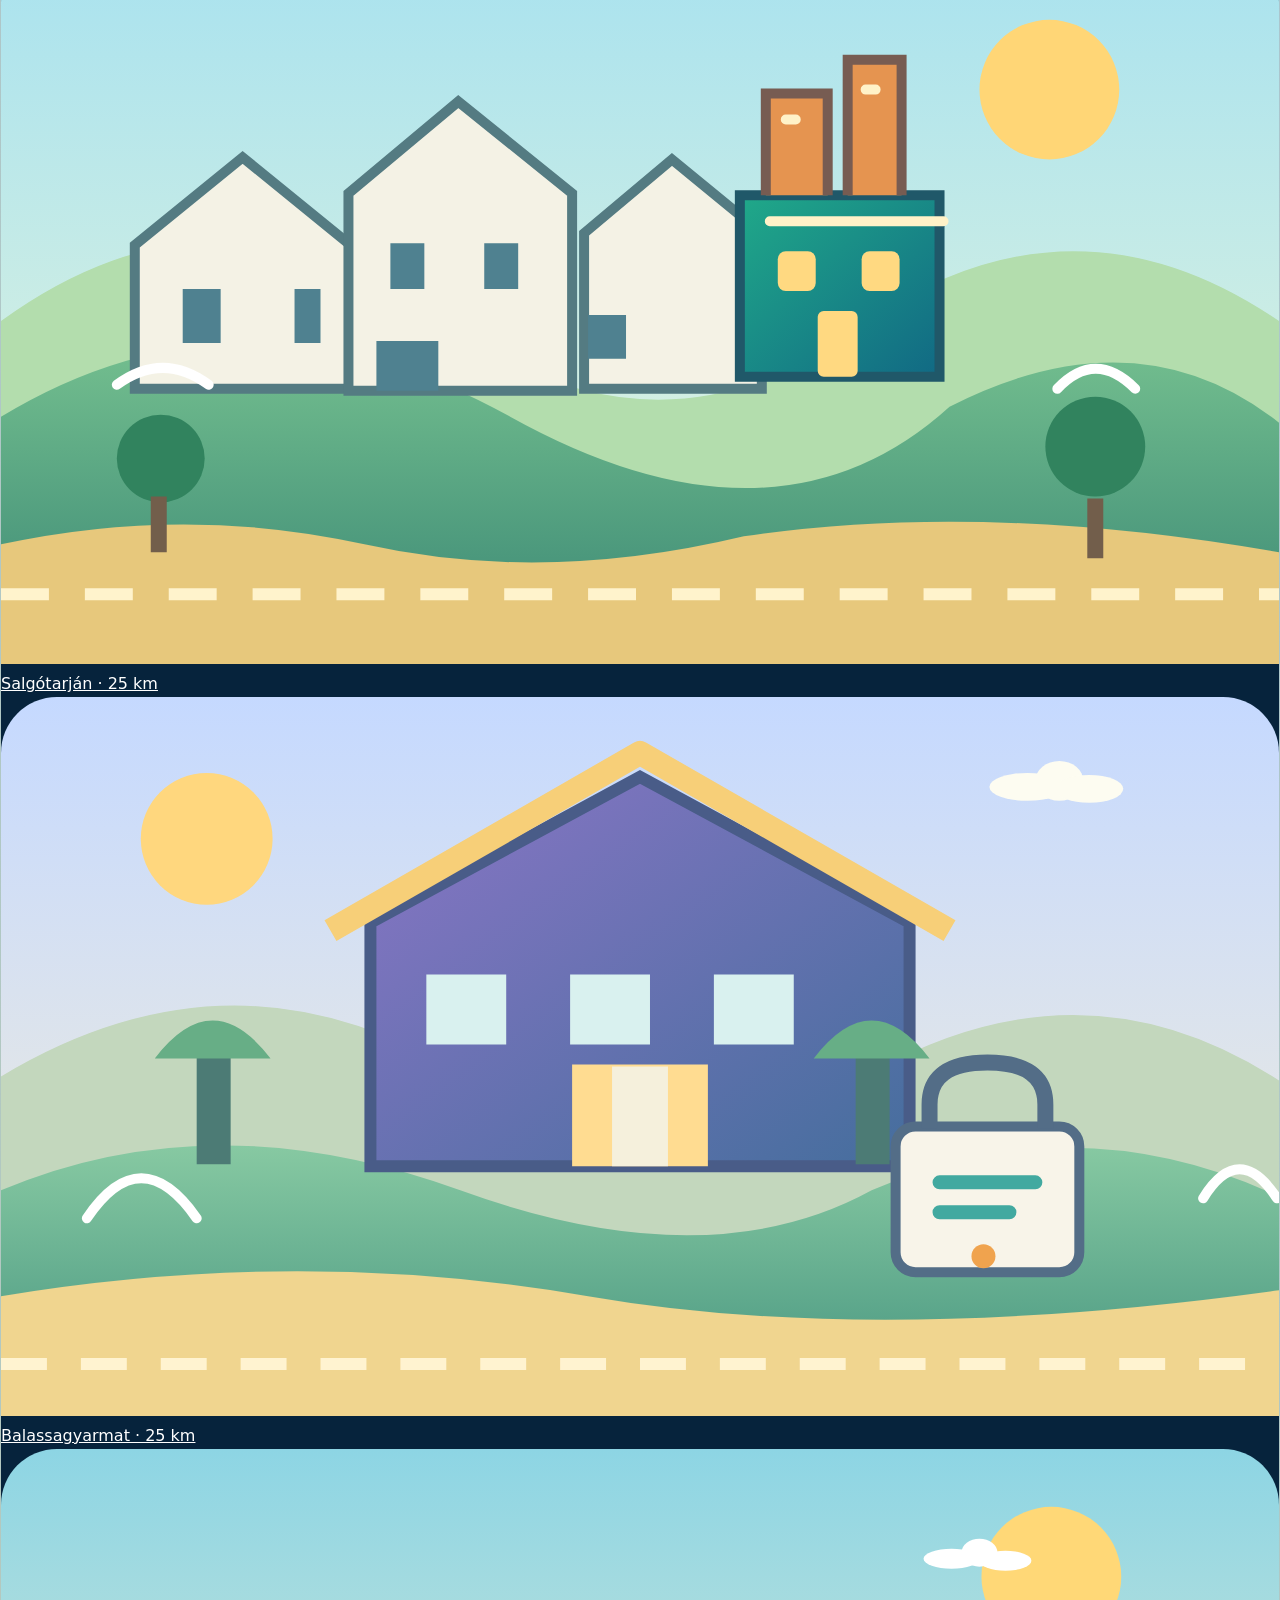
==== commit a5fb28b3: "Refresh Pages release candidate from current site build" ====
--- a/pages-source/index.html
+++ b/pages-source/index.html
@@ -1,6 +1,3 @@
-Warning: truncated output (original token count: 16831)
-Total output lines: 178
-
 <!doctype html>
 <html lang="hu">
 <head>
@@ -76,7 +73,74 @@
 .portal-grid section.quick{background-image:radial-gradient(ellipse at 5% 2%,rgba(50,154,190,.24),transparent 42%),linear-gradient(135deg,#c6e1ea,#d5e6d1 55%,#ead5b1);border:1px solid rgba(54,112,132,.3);border-radius:21px;box-shadow:0 13px 30px rgba(25,68,83,.12)}.portal-grid section.quick.traffic{background-image:radial-gradient(ellipse at 100% 4%,rgba(219,126,69,.3),transparent 44%),linear-gradient(135deg,#efd0ad,#d4e4cf 55%,#c4dfe9)}.portal-grid section.quick .quick-head{background-image:linear-gradient(108deg,#12566f,#277f7d 55%,#466795)}.portal-grid section.quick.traffic .quick-head{background-image:linear-gradient(108deg,#91442f,#b66336 52%,#247773)}
 .portal-grid .quick-body{align-items:start;min-height:0}.portal-grid .quick-symbol{display:grid;place-items:start center;grid-column:1;grid-row:1;font-size:0}.portal-grid .quick-symbol-art{width:74px;height:58px;object-fit:cover;border-radius:14px}.portal-grid .quick-text{grid-column:2;grid-row:1}.portal-grid .quick .flag{grid-column:3;grid-row:1;align-self:start;margin:0;background-image:linear-gradient(120deg,#bcdcc7,#b9d8e4);color:#17564b}.portal-grid .traffic-source-links{grid-template-columns:repeat(4,minmax(0,1fr));gap:10px}.portal-grid .image-link-row .image-link-card{background-image:linear-gradient(145deg,#c5dfe9,#d4e6d1 55%,#ead4af);border-color:rgba(51,108,128,.28);border-radius:15px}
 .portal-grid section.national-news{background-image:radial-gradient(ellipse at 0 0%,rgba(67,160,112,.21),transparent 42%),linear-gradient(132deg,#cde8d4,#c9dfeb 58%,#e9d8b9);border-color:rgba(52,117,97,.27)}.portal-grid section.international-news{background-image:radial-gradient(ellipse at 100% 0%,rgba(130,107,197,.24),transparent 42%),linear-gradient(132deg,#ccdbee,#e0d1eb 57%,#ecd9b7)}.portal-grid .national-news-card,.portal-grid .national-news-item{background-image:linear-gradient(135deg,#c9e0e8,#dbe5cf 54%,#ead6b8);border-color:rgba(66,110,129,.25)}.portal-grid .national-news-item:nth-child(3n+2){background-image:linear-gradient(135deg,#ded0ec,#cbdfe9 56%,#ead8bd)}.portal-grid .national-news-item:nth-child(3n){background-image:linear-gradient(135deg,#e8d2b4,#d1e5d5 56%,#c9dfea)}
-.portal-grid .weather-daily…4831 tokens truncated…"image-link-row weather-source-links"><a class="image-link-card" href="https://odp.met.hu/weather/text_forecast/regional_forecast/flRs/" target="_blank" rel="noopener noreferrer"><img src="assets-v5/weather-archive.svg" alt="" loading="lazy"><span>Nógrád regionális előrejelzés archívuma</span></a></div><p class="weather-terms-note"><a href="https://odp.met.hu/ODP_altalanos_felhasznalasi_feltetelek.pdf" target="_blank" rel="noopener noreferrer">Felhasználási feltételek ↗</a></p><section class="weather-observations-panel" aria-label="Részletes nógrádi időjárási mérések"><details class="weather-observations-disclosure" aria-labelledby="weather-observations-heading"><summary class="weather-observations-summary"><div class="weather-observations-header"><div><h3 id="weather-observations-heading">Részletes mért időjárás</h3><p>Órás, hivatalos mérések mind a 7 aktív nógrádi állomásról · nem előrejelzés</p><p id="weather-observations-status" class="weather-observations-status" role="status" aria-live="polite">A friss állomásadatok ellenőrzése…</p></div><span class="weather-observations-badge" id="weather-observations-badge">Ellenőrzés alatt</span></div><span class="weather-observations-toggle-label">Részletes állomásadatok<span class="weather-observations-toggle-icon" aria-hidden="true"></span></span></summary><div class="weather-observations-content"><div id="weather-observations-stations" class="weather-observations-stations"></div><p id="weather-observations-placeholder" class="weather-observations-placeholder">Most nincs friss, ellenőrzött állomásmérés; a lejárt értékeket nem mutatjuk. Az aktuális adatokat a HungaroMet hivatalos oldalán ellenőrizheted.</p><div class="image-link-row weather-source-links"><a class="image-link-card" href="https://odp.met.hu/climate/observations_hungary/hourly/now/" target="_blank" rel="noopener noreferrer"><img src="assets-v5/weather-observations.svg" alt="" loading="lazy"><span>Órás mérések</span></a></div><p class="weather-terms-note"><a href="https://odp.met.hu/climate/observations_hungary/hourly/station_meta_auto.csv" target="_blank" rel="noopener noreferrer">Állomáslista ↗</a> · <a href="https://odp.met.hu/ODP_altalanos_felhasznalasi_feltetelek.pdf" target="_blank" rel="noopener noreferrer">Felhasználási feltételek ↗</a></p><div id="weather-observations-sources" class="weather-observations-sources" hidden></div></div></details></section></div><span class="flag" id="weather-regional-badge">Ellenőrzés alatt</span></div></section>
+.portal-grid .weather-daily-panel,.portal-grid .weather-observations-panel,.portal-grid .weather-observation-station,.portal-grid .weather-observation-measurement,.portal-grid .weather-observations-placeholder,.portal-grid .weather-daily-placeholder{background-image:linear-gradient(135deg,#c8e0e9,#d8d8ec 50%,#ead5b5);border-color:rgba(64,111,130,.25)}.portal-grid .weather-day-card,.portal-grid .weather-day-card:nth-child(3n+2),.portal-grid .weather-day-card:nth-child(3n){background-image:linear-gradient(155deg,#ebdcbb,#c9e0e9 55%,#d1e4c9);border-color:rgba(66,112,130,.26)}
+.main-grid .panel,.main-grid .contact-card,.main-grid .feature-info,.main-grid .news-mini,.main-grid .contact-channel:not(.messenger),.main-grid .tip,.main-grid .event,.main-grid .extra-tips,.faq-section .faq-grid details,.join-section .join-panel{background-image:linear-gradient(140deg,#cfe3e9,#dce7d0 55%,#ead9bd);border-color:rgba(62,109,128,.25)}.main-grid .news-mini:nth-child(2n){background-image:linear-gradient(140deg,#dcd1eb,#cbdfe8 60%,#e9dbc1)}
+.announcement{background-image:linear-gradient(105deg,#f0d898,#f0ddb0 52%,#cfe2d6)}.county-profile .county-stat,.national-news-sources a.source-image-link,.portal-grid .weather-long-range-link,.portal-grid .weather-nine-day-note,.portal-grid .weather-regional-text{background-image:linear-gradient(140deg,#cbdfe8,#dce7d2 56%,#ead8bb);border-color:rgba(61,109,128,.24)}.faq-grid summary::before,.faq-grid details[open] summary::before,.county-profile-status,.weather-daily-badge,.weather-observations-badge,.national-news-status{background-image:linear-gradient(120deg,#c6dfd1,#c8dfeb 56%,#ead8b4)}.join-section{background-image:linear-gradient(112deg,#d5e6e3,#d6e2ed 52%,#e7ddc7)}.disclaimer{background-image:linear-gradient(110deg,#d7e7df,#d3e4eb 52%,#e7dec8)}.hero-buttons .button,.plan-ribbon,.place-chip,.search-demo,.main-grid .demo-label,.main-grid .pill,.main-grid .event-date{background-image:linear-gradient(120deg,#c7e0d1,#c6deeb 56%,#e8d5ac)}
+@media(max-width:900px){.portal-grid{grid-template-columns:1fr;gap:17px}.portal-column{gap:16px}}@media(max-width:620px){.portal-grid{margin-top:15px;gap:14px}.portal-grid .quick-body{grid-template-columns:56px minmax(0,1fr);gap:10px;padding:14px}.portal-grid .quick-symbol{grid-column:1;grid-row:1/span 2}.portal-grid .quick-symbol-art{width:54px;height:48px}.portal-grid .quick-text{grid-column:2;grid-row:1}.portal-grid .quick .flag{grid-column:2;grid-row:2;justify-self:start;margin-top:6px}.portal-grid section.quick .quick-head{padding:12px 14px}.portal-grid .traffic-source-links{grid-template-columns:repeat(2,minmax(0,1fr))}}@media(max-width:420px){.portal-grid .traffic-source-links{grid-template-columns:1fr}}
+#rovatok .topic-grid{display:grid;grid-template-columns:repeat(5,minmax(0,1fr));width:100%;padding:0;gap:0;border:0;border-radius:0;box-shadow:none;background:transparent}
+#rovatok .topic{min-width:0;border-radius:0;min-height:160px}
+@media(max-width:1280px){#rovatok .topic-grid{grid-template-columns:repeat(4,minmax(0,1fr))}#rovatok .topic:nth-child(9):nth-last-child(2),#rovatok .topic:nth-child(10):last-child{grid-column:span 2}}
+@media(max-width:900px){#rovatok .topic-grid{grid-template-columns:repeat(3,minmax(0,1fr))}#rovatok .topic:nth-child(9):nth-last-child(2),#rovatok .topic:nth-child(10):last-child{grid-column:auto}#rovatok .topic:last-child{grid-column:1/-1}#rovatok .topic:nth-child(10):last-child{grid-column:1/-1}.portal-grid{gap:0}}
+@media(max-width:620px){#rovatok .topic-grid{grid-template-columns:repeat(2,minmax(0,1fr))}#rovatok .topic:last-child,#rovatok .topic:nth-child(9):nth-last-child(2),#rovatok .topic:nth-child(10):last-child{grid-column:auto}.portal-grid{margin-top:0;gap:0}}
+@media(max-width:560px){.ad-section{padding:0}}#tartalom .portal-grid{gap:0}
+#rovatok .topic:hover{transform:none}
+/* Final cascade: keep the reviewed topic → offer → portal flow edge-to-edge. */
+#rovatok,.ad-section,.content.container{width:100%;max-width:none;margin-left:0;margin-right:0;padding-left:0;padding-right:0}
+#rovatok{margin-top:-55px;margin-bottom:0;padding-top:0;padding-bottom:0}
+#rovatok .topic-grid{width:100%;gap:0;padding:0;border:0;border-radius:0;box-shadow:none}
+#rovatok .topic{min-width:0;border-radius:0}
+#hirdetes{margin:0;padding:0}
+#hirdetes>.container{width:100%;max-width:none;margin:0;padding:0}
+#hirdetes .ad-feature{margin:0;border-radius:0;padding-bottom:0;box-shadow:none}
+#hirdetes .ad-note{margin-bottom:0}
+#hirdetes + .content{margin:0;padding-top:0}
+#tartalom .portal-grid{margin:0;gap:0}
+#tartalom .portal-column,#tartalom .portal-column--updates{gap:0}
+.editorial-feed{margin-top:0;grid-template-columns:minmax(0,1fr);gap:0}
+#tartalom .portal-column--weather>.county-profile{margin:0}
+@media(max-width:900px){.aside-col{grid-template-columns:1fr;gap:0}}
+/* Keep the unequal-height contact, jobs, and program panels in one gap-free flow. */
+.aside-col{display:grid;grid-template-columns:minmax(0,1fr);gap:0;grid-column:1/-1}
+.event-category-grid{display:grid;grid-template-columns:repeat(3,minmax(0,1fr));gap:12px;padding:12px}.event-category-grid .event{display:flex;flex-direction:column;align-items:stretch;gap:0;min-width:0;padding:11px;border:1px solid rgba(51,108,128,.2);border-radius:15px;overflow:hidden;background:linear-gradient(145deg,#cfe6df,#dbe8ef 54%,#f0dfbd);box-shadow:0 7px 16px #0b315b13}.event-category-grid .event-date{display:grid;grid-template-columns:1fr;min-width:0;padding:9px;background:linear-gradient(135deg,#dfd8f4,#d3e8f1 56%,#f1e1bc);border-radius:11px}.event-category-grid .event-date .event-image{width:100%;height:auto;aspect-ratio:16/9;margin:0 0 7px;object-fit:cover;border-radius:8px}.event-category-grid .event>div:last-child{padding:9px 3px 3px}.event-category-grid .event strong{font-size:1rem}.event-category-grid .event small{font-size:.82rem;line-height:1.4;margin-top:5px}@media(max-width:680px){.event-category-grid{grid-template-columns:1fr;gap:8px;padding:8px}.event-category-grid .event-date .event-image{aspect-ratio:16/8;max-height:210px}}
+/* Keep the illustrated lower sections informative without oversized artwork or blank columns. */
+#tartalom .job-region-links{gap:10px;margin:12px 0}
+#tartalom .event-category-grid .event{display:grid;grid-template-columns:minmax(110px,190px) minmax(0,1fr);align-items:center;gap:12px}
+#tartalom .event-category-grid .event-date{grid-template-columns:minmax(0,1fr);padding:6px}
+#tartalom .event-category-grid .event-date .event-image{width:100%;height:auto;max-height:none;aspect-ratio:16/9;margin:0}
+#tartalom .event-category-grid .event-date span{display:block;text-align:center;padding-top:4px}
+#tartalom .event-source-links{grid-template-columns:repeat(auto-fit,minmax(min(100%,230px),1fr));gap:8px}
+#tartalom .event-source-links .image-link-card{display:grid;grid-template-columns:96px minmax(0,1fr);grid-template-rows:minmax(72px,auto);align-items:center;min-height:72px}
+#tartalom .event-source-links .image-link-card img{width:96px;height:66px;aspect-ratio:auto;object-fit:cover}
+#tartalom .event-source-links .image-link-card span{min-height:0;padding:8px 10px}
+@media(max-width:1150px){#tartalom .event-category-grid .event{grid-template-columns:minmax(0,1fr)}}
+</style></head>
+<body id="kezdolap">
+<a class="v9-skip" href="#tartalom">Ugrás a tartalomra</a>
+<div class="announcement" role="note"><strong>⚠️ BEMUTATÓ OLDAL.</strong> Egyes rovatok fokozatosan indulnak; beküldés és üzenetküldés még nincs. <a href="#gyik">Részletek</a></div>
+<header class="masthead"><div class="container head-inner">
+<a class="brand" href="#kezdolap" aria-label="PalócIndex kezdőlap"><svg class="brand-logo" viewBox="0 0 82 66" role="img" aria-label="Zöld dombok és falusi templom"><path d="M4 46Q21 19 42 30Q58 8 78 42V55H4Z" fill="#7cdb33"/><path d="M5 53Q28 32 52 47Q67 36 78 53Z" fill="#06864c"/><path d="M19 41L30 24L43 42" fill="#d6eac6"/><path d="M48 31L59 10L71 32" fill="#e5e7de"/><path d="M51 30L60 10L67 27" fill="#fff"/><path d="M55 36V21h9v15" fill="#f0bd48"/><path d="M54 21l6-8 5 8" fill="#ffe570"/><rect x="58" y="26" width="3" height="7" fill="#0b4460"/><path d="M5 57Q46 47 79 56" fill="none" stroke="#b5e963" stroke-width="4"/></svg><div><div class="brand-title">Palóc<span>Index</span></div><div class="brand-caption">Helyi hírek · Emberek · Segítség · Lehetőségek</div></div></a>
+<div class="head-right"><div class="head-claim">Helyben.<br>Egymásért.<br>Közösen!</div><a class="search-demo" href="/onkormanyzatok#telepules-valaszto" aria-label="Település keresése">🔎 Település keresése <span><small>131 település</small></span></a></div>
+</div></header>
+<nav aria-label="Fő navigáció"><div class="container nav-inner"><a class="active" href="#kezdolap">⌂ Kezdőlap</a><a href="#hirek">Helyi hírek</a><a href="#orszagos-hirek">Országos hírek</a><a href="#nemzetkozi-hirek">Nemzetközi hírek</a><a href="/onkormanyzatok">Települések</a><a href="/onkormanyzatok">Önkormányzatok</a><a href="/vallalkozasok">Vállalkozások</a><a href="/allasok">Állások</a><a href="/aprohirdetesek">Apróhirdetések</a><a href="#programok">Programok</a><a href="#kozlekedes">Közlekedés</a><a href="#idojaras">Időjárás</a><a href="#tippek">Tippek</a><a href="/hirdetesek">Hirdetési feltételek</a><a href="#telepites">Telefonos útmutató</a><a href="/kerdesek">Kérdések</a><a href="/kerdesek">Kapcsolat</a></div></nav>
+<main id="tartalom" tabindex="-1">
+<section class="hero" aria-labelledby="hero-heading"><div class="container hero-content"><div class="hero-copy"><div class="plan-ribbon">🚧 Ez még bemutató – dolgozunk a portálon!</div><div class="hero-kicker">🌿 Hamarosan indulunk</div><h1 id="hero-heading">A Palócföld digitális közösségi tere</h1><p>A térség hírei, közlekedése, időjárása, vállalkozásai és programjai — valamint hasznos, egyszerű tanácsok a mindennapokra.</p><div class="hero-buttons"><a href="#rovatok" class="button green">Fedezd fel a rovatokat ↗</a><a href="/onkormanyzatok#telepules-valaszto" class="button ghost">📍 Települést keresek</a></div></div><div class="hero-places" aria-label="A térség kiemelt települései"><strong>📍 Települések szerint</strong><span class="place-chip">Salgótarján</span><span class="place-chip">Szécsény</span><span class="place-chip">Balassagyarmat</span><span class="place-chip">Pásztó</span><span class="place-chip">Bátonyterenye</span><span class="place-chip">+ falvak</span></div></div></section>
+<section id="rovatok" class="container topics" aria-label="A PalócIndex rovatai"><div class="topic-grid">
+<a href="#hirek" class="topic t-blue"><img class="topic-image" src="assets-v5/castle.jpg" alt="" loading="lazy"><strong>Helyi hírek</strong><small>A térség eseményei</small></a>
+<a href="#orszagos-hirek" class="topic t-blue"><img class="topic-image" src="assets-v5/news-data.svg?v=20261119-art-detail1" alt="" loading="lazy"><strong>Országos hírek</strong><small>Forrással és ellenőrzéssel</small></a>
+<a href="#nemzetkozi-hirek" class="topic t-blue"><img class="topic-image" src="assets-v5/news-community.svg?v=20261119-art-detail1" alt="" loading="lazy"><strong>Nemzetközi hírek</strong><small>Eurostat és uniós kutatás, ellenőrzött forrásból</small></a>
+<a href="/onkormanyzatok" class="topic t-forest"><img class="topic-image" src="assets-v5/event-community.svg?v=20261119-event-detail2" alt="" loading="lazy"><strong>Önkormányzatok</strong><small>Hivatalos közlemények</small></a>
+<a href="/vallalkozasok" class="topic t-orange"><img class="topic-image" src="assets-v5/farm.jpg" alt="" loading="lazy"><strong>Vállalkozások</strong><small>Helyi cégek, szolgáltatók</small></a>
+<a href="/allasok" class="topic t-purple"><img class="topic-image" src="assets-v5/jobs-opportunities.svg?v=20261119-art-detail1" alt="" loading="lazy"><strong>Állások</strong><small>Munka a környéken</small></a>
+<a href="/aprohirdetesek" class="topic t-rose"><img class="topic-image" src="assets-v5/event-fair.svg?v=20261119-event-detail2" alt="" loading="lazy"><strong>Apróhirdetések</strong><small>Adok–veszek és csere</small></a>
+<a href="#programok" class="topic t-turquoise"><img class="topic-image" src="assets-v5/festival.jpg" alt="" loading="lazy"><strong>Programok</strong><small>Falunapok, események</small></a>
+<a href="#tippek" class="topic t-earth"><img class="topic-image" src="assets-v5/home.jpg" alt="" loading="lazy"><strong>Háztartási tippek</strong><small>Praktikák és spórolás</small></a>
+<a href="#tippek" class="topic t-leaf"><img class="topic-image" src="assets-v5/garden.jpg" alt="" loading="lazy"><strong>Kert és udvar</strong><small>Kertészkedés, virágok</small></a>
+</div></section>
+<section class="ad-section" id="hirdetes"><div class="container"><div class="ad-feature"><div><span class="free-tag">🛠️ TERVEZETT INDULÁSI AJÁNLAT</span><h2>Tervezett hirdetési lehetőség</h2><p>A hirdetési feltételek még egyeztetés alatt állnak; a három hónapos díjmentesség csak javaslat, nincs jóváhagyva.</p><p>Rövid bemutatkozás, település, elérhetőség és <strong>hivatkozás a saját weboldaladra</strong> — a részleteket továbbra is te kezeled a saját oldaladon.</p><a class="ad-cta" href="/hirdetesek">✉ Érdekel a hirdetés ↗</a><p class="ad-note">A hirdetésfeladáshoz a jelenlegi terv szerint regisztrált, e-mailben ellenőrzött fiók kell. A tervezett induló limit fiókonként legfeljebb 3 új beküldés gördülő 30 nap alatt és egyszerre 1 aktív hirdetés. A végleges feltételeket és díjakat indulás előtt közzétesszük.</p></div><div class="ad-steps"><h3>Tervezett működés</h3><ol><li>Hirdetést regisztrált, e-mailben ellenőrzött fiókkal lehet majd beküldeni.</li><li>A jelenlegi terv szerint fiókonként 30 nap alatt legfeljebb 3 új beküldés és egyszerre 1 aktív hirdetés lesz engedélyezett.</li><li>A beküldött hirdetéseket kézi ellenőrzés után tervezzük megjeleníteni.</li><li>A végleges feltételeket, adatkezelést és díjakat az indulás előtt közzétesszük.</li></ol><small>Ez még csak terv. Beküldést csak a feltételek, adatkezelés és biztonságos kapcsolat rendezése után kapcsolunk be.</small></div></div></div></section>
+<div class="container content">
+<div class="portal-grid">
+<div class="portal-column portal-column--weather">
+<section class="quick weather" id="idojaras"><div class="quick-head"><img class="quick-head-icon" src="assets-v5/weather-forecast.svg?v=20261119-weather-scene-detail4" alt="">Időjárás – Palócföld</div><div class="quick-body"><span class="quick-symbol" aria-hidden="true"><img class="quick-symbol-art" src="assets-v5/weather-forecast.svg?v=20261119-weather-scene-detail4" alt=""></span><div class="quick-text"><strong>Nógrád vármegyei előrejelzés</strong><p>Ez vármegyei, nem településspecifikus előrejelzés.</p><section class="weather-daily-panel" id="weather-daily-panel" aria-labelledby="weather-daily-heading"><div class="weather-daily-header"><div><h3 id="weather-daily-heading">Napi előrejelzés</h3><p>HungaroMet FOCUS · Salgótarján környéki rácspont</p></div><span class="weather-daily-badge" id="weather-daily-badge">Ellenőrzés alatt</span></div><p id="weather-daily-status" class="weather-daily-status" role="status" aria-live="polite">A napi előrejelzés ellenőrzése…</p><div id="weather-daily-cards" class="weather-daily-cards" aria-label="Nógrád vármegye előrejelzése"></div><p id="weather-daily-placeholder" class="weather-daily-placeholder">Jelenleg nincs friss, ellenőrzött napi előrejelzés. A hivatalos forrást az alábbi képkártyán nyithatod meg.</p><div class="image-link-row weather-source-links"><a class="image-link-card" href="https://odp.met.hu/weather/nwp/FOCUS/nc/" target="_blank" rel="noopener noreferrer"><img src="assets-v5/weather-forecast.svg?v=20261119-weather-scene-detail4" alt="" loading="lazy"><span>HungaroMet előrejelzés</span></a></div><p class="weather-terms-note"><a href="https://odp.met.hu/ODP_altalanos_felhasznalasi_feltetelek.pdf" target="_blank" rel="noopener noreferrer">Adatfelhasználási feltételek ↗</a></p><div id="weather-daily-meta" class="weather-daily-meta" hidden></div></section><p class="weather-nine-day-note">A 9 napos ECMWF IFS-panel friss, teljes előrejelzés esetén jelenik meg; a hiányzó napot nem becsüljük meg.</p><section class="weather-daily-panel weather-ecmwf-panel" id="weather-ecmwf-panel" hidden aria-labelledby="weather-ecmwf-heading"><div class="weather-daily-header"><div><h3 id="weather-ecmwf-heading">9 napos előrejelzés</h3><p>ECMWF IFS · Nógrád reprezentatív rácspont · nem településspecifikus</p></div><span class="weather-daily-badge" id="weather-ecmwf-badge">Ellenőrzés alatt</span></div><p id="weather-ecmwf-status" class="weather-daily-status" role="status" aria-live="polite">Friss ECMWF-előrejelzés keresése…</p><div id="weather-ecmwf-cards" class="weather-daily-cards" aria-label="Kilencnapos ECMWF-hőmérséklet-előrejelzés"></div><p class="weather-ecmwf-disclaimer" id="weather-ecmwf-disclaimer">A napi minimum és maximum mintavételezett érték, amelyet négy hatóránkénti előrejelzésből számítunk, ezért nem a nap teljes időszakának pontos szélsőértéke. Ez a modell nem helyettesíti a HungaroMet hivatalos veszélyjelzését.</p><div id="weather-ecmwf-meta" class="weather-daily-meta" hidden></div></section><section class="weather-daily-panel weather-metno-panel" id="weather-metno-panel" hidden aria-labelledby="weather-metno-heading"><div class="weather-daily-header"><div><h3 id="weather-metno-heading">9 napos előrejelzés</h3><p>MET Norway globális modell · Nógrád reprezentatív pont · nem HungaroMet</p></div><span class="weather-daily-badge" id="weather-metno-badge">Feltétel-ellenőrzés</span></div><p id="weather-metno-status" class="weather-daily-status" role="status" aria-live="polite">A forrás feltételeit emberi jóváhagyás és friss adat nélkül nem jelenítjük meg.</p><div id="weather-metno-cards" class="weather-daily-cards" aria-label="Kilencnapos, MET Norway modell-előrejelzés"></div><div id="weather-metno-meta" class="weather-daily-meta" hidden></div></section><p class="weather-long-range-link">Hosszabb távú előrejelzés és veszélyjelzés a HungaroMetnél:</p><div class="image-link-row weather-source-links"><a class="image-link-card" href="https://www.met.hu/idojaras/elorejelzes/valoszinusegi/" target="_blank" rel="noopener noreferrer"><img src="assets-v5/weather-horizon.svg" alt="" loading="lazy"><span>10 napos valószínűségi előrejelzés</span></a><a class="image-link-card" href="https://www.met.hu/idojaras/veszelyjelzes/index.php" target="_blank" rel="noopener noreferrer"><img src="assets-v5/weather-alert.svg" alt="" loading="lazy"><span>Veszélyjelzés</span></a></div><p id="weather-regional-status" role="status" aria-live="polite">Friss regionális előrejelzés ellenőrzése…</p><pre id="weather-regional-text" class="weather-regional-text" hidden></pre><div id="weather-regional-meta" class="weather-regional-meta" hidden></div><p id="weather-regional-placeholder">Ha nincs friss regionális adat, itt találod a hivatalos HungaroMet archívumot:</p><div class="image-link-row weather-source-links"><a class="image-link-card" href="https://odp.met.hu/weather/text_forecast/regional_forecast/flRs/" target="_blank" rel="noopener noreferrer"><img src="assets-v5/weather-archive.svg" alt="" loading="lazy"><span>Nógrád regionális előrejelzés archívuma</span></a></div><p class="weather-terms-note"><a href="https://odp.met.hu/ODP_altalanos_felhasznalasi_feltetelek.pdf" target="_blank" rel="noopener noreferrer">Felhasználási feltételek ↗</a></p><section class="weather-observations-panel" aria-label="Részletes nógrádi időjárási mérések"><details class="weather-observations-disclosure" aria-labelledby="weather-observations-heading"><summary class="weather-observations-summary"><div class="weather-observations-header"><div><h3 id="weather-observations-heading">Részletes mért időjárás</h3><p>Órás, hivatalos mérések mind a 7 aktív nógrádi állomásról · nem előrejelzés</p><p id="weather-observations-status" class="weather-observations-status" role="status" aria-live="polite">A friss állomásadatok ellenőrzése…</p></div><span class="weather-observations-badge" id="weather-observations-badge">Ellenőrzés alatt</span></div><span class="weather-observations-toggle-label">Részletes állomásadatok<span class="weather-observations-toggle-icon" aria-hidden="true"></span></span></summary><div class="weather-observations-content"><div id="weather-observations-stations" class="weather-observations-stations"></div><p id="weather-observations-placeholder" class="weather-observations-placeholder">Most nincs friss, ellenőrzött állomásmérés; a lejárt értékeket nem mutatjuk. Az aktuális adatokat a HungaroMet hivatalos oldalán ellenőrizheted.</p><div class="image-link-row weather-source-links"><a class="image-link-card" href="https://odp.met.hu/climate/observations_hungary/hourly/now/" target="_blank" rel="noopener noreferrer"><img src="assets-v5/weather-observations.svg" alt="" loading="lazy"><span>Órás mérések</span></a></div><p class="weather-terms-note"><a href="https://odp.met.hu/climate/observations_hungary/hourly/station_meta_auto.csv" target="_blank" rel="noopener noreferrer">Állomáslista ↗</a> · <a href="https://odp.met.hu/ODP_altalanos_felhasznalasi_feltetelek.pdf" target="_blank" rel="noopener noreferrer">Felhasználási feltételek ↗</a></p><div id="weather-observations-sources" class="weather-observations-sources" hidden></div></div></details></section></div><span class="flag" id="weather-regional-badge">Ellenőrzés alatt</span></div></section>
 
 <section class="county-profile" id="nograd-szamok" aria-labelledby="county-profile-heading"><div class="section-head"><h2 id="county-profile-heading">Nógrád számokban</h2><span class="county-profile-status" id="county-profile-status" role="status" aria-live="polite">Friss KSH-adatok ellenőrzése…</span></div><p class="county-profile-intro">A vármegye legfontosabb adatai, a KSH közlése alapján. A lakossági adatok referencia-időpontja külön fel van tüntetve.</p><div class="county-stats" id="county-profile-items" aria-label="Nógrád vármegyei alapadatok"></div><p id="county-profile-placeholder" class="county-profile-placeholder">Nincs friss, ellenőrzött adatjelölt. <a href="https://www.ksh.hu/stadat_files/fol/hu/fol0007.html" target="_blank" rel="noopener noreferrer">KSH-megyei adatok ↗</a></p><div class="county-profile-sources" id="county-profile-sources"></div></section>
 </div>
@@ -111,4 +175,3 @@
 <footer class="footer"><div class="container footer-grid"><div><h2>Palóc<span>Index</span></h2><p>Helyi hírek, közlekedés, időjárás, vállalkozások, közösségi programok, háztartási és kertészeti tippek — hamarosan egy helyen.</p></div><small>© 2026 PalócIndex · Független kezdeményezés<br>Nem hivatalos önkormányzati vagy hatósági oldal.</small></div></footer>
 <div class="disclaimer">A képek illusztrációk; a „minta” jelölésű hírek és programok bemutató példák. Az időjárási, mérési és híradatok csak friss, ellenőrzött forrással jelennek meg, ha elérhetők. A közlekedési automatikus adatgyűjtés, hirdetésfeladás és üzenetküldés még nincs bekapcsolva.</div>
 </body></html>
-
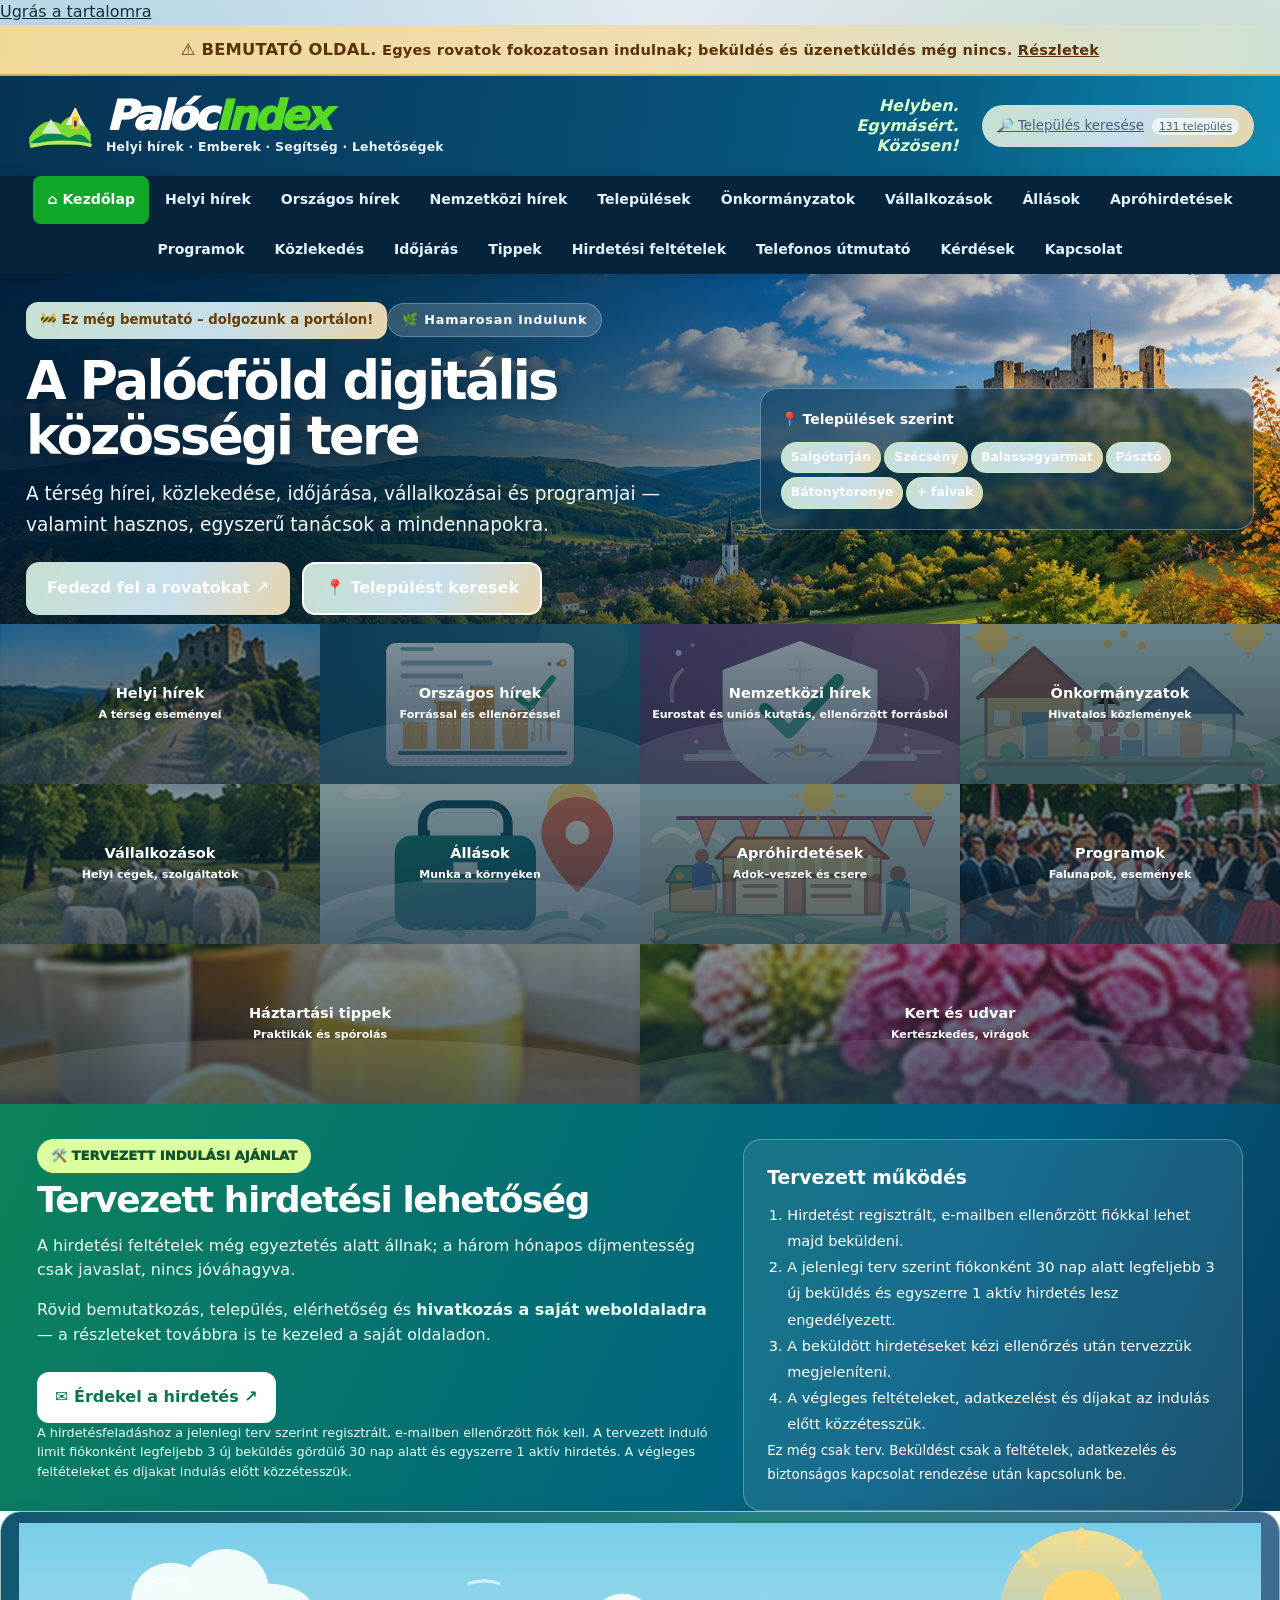
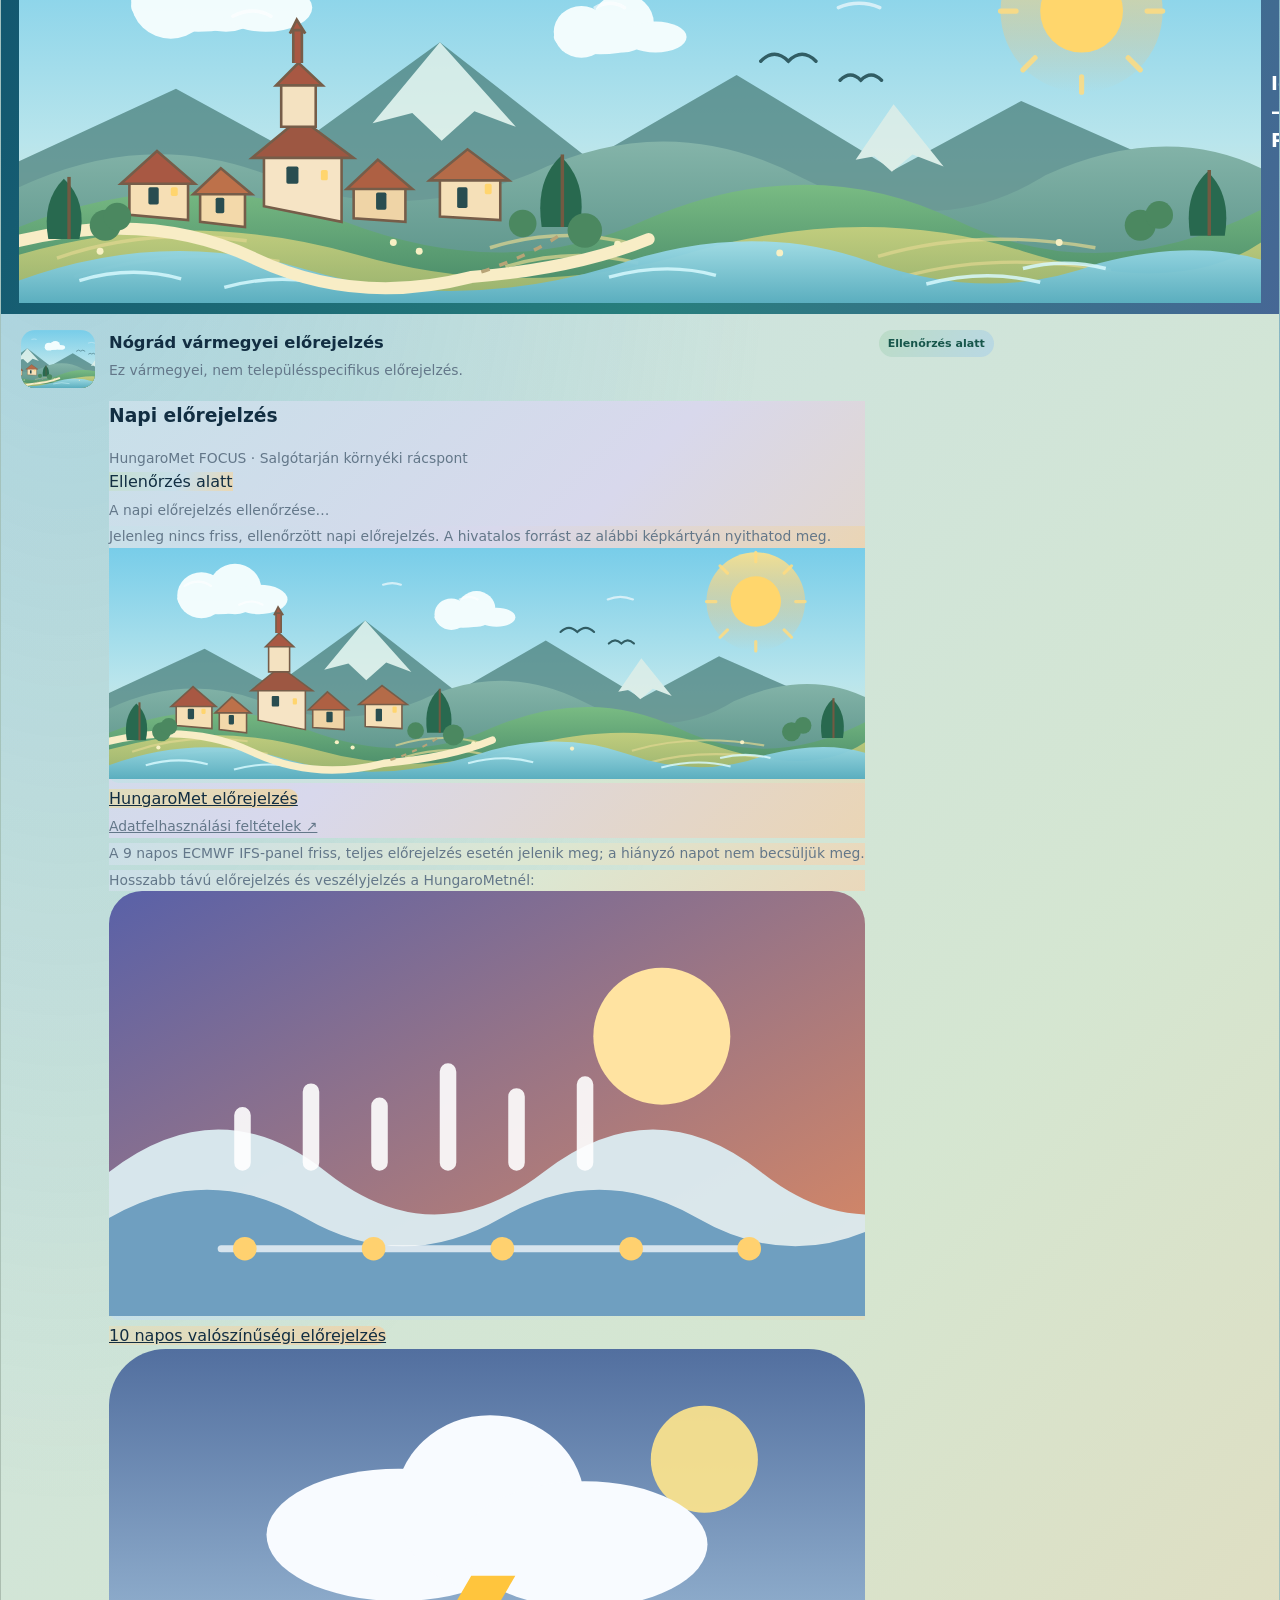
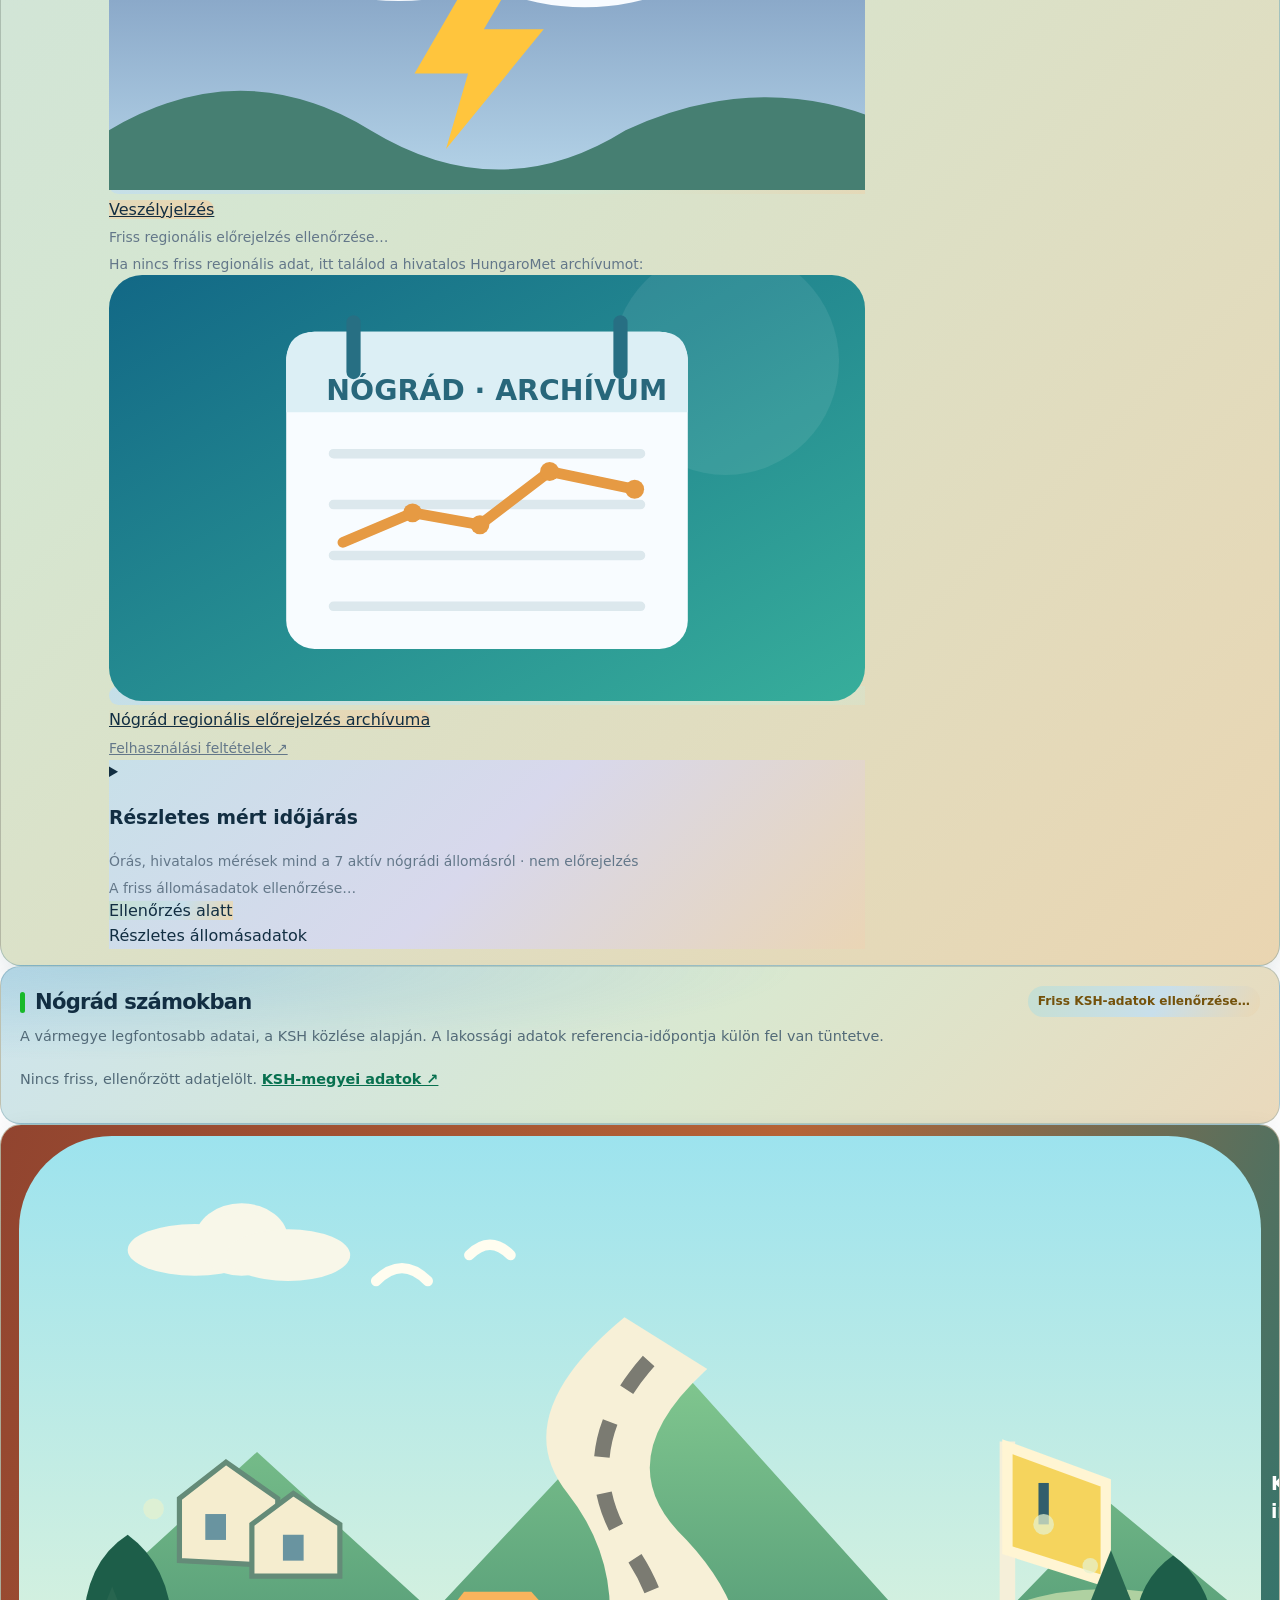
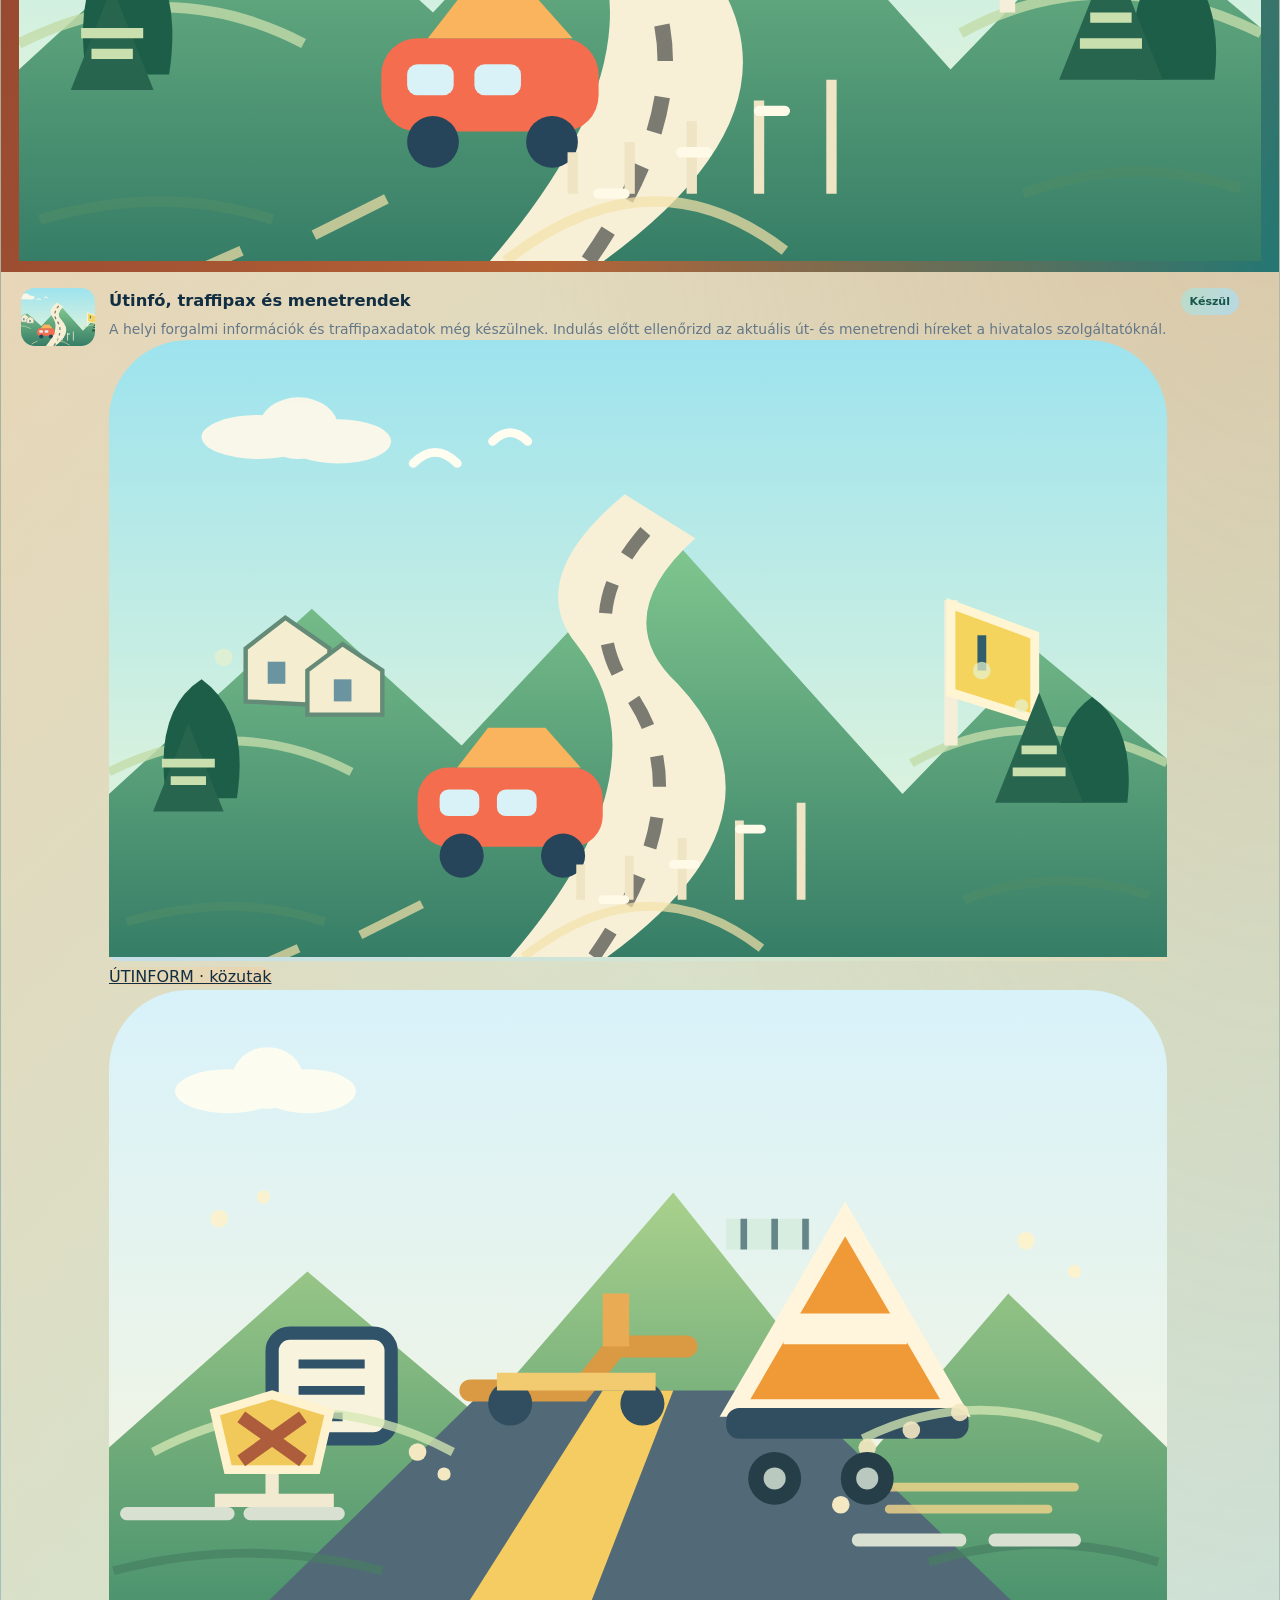
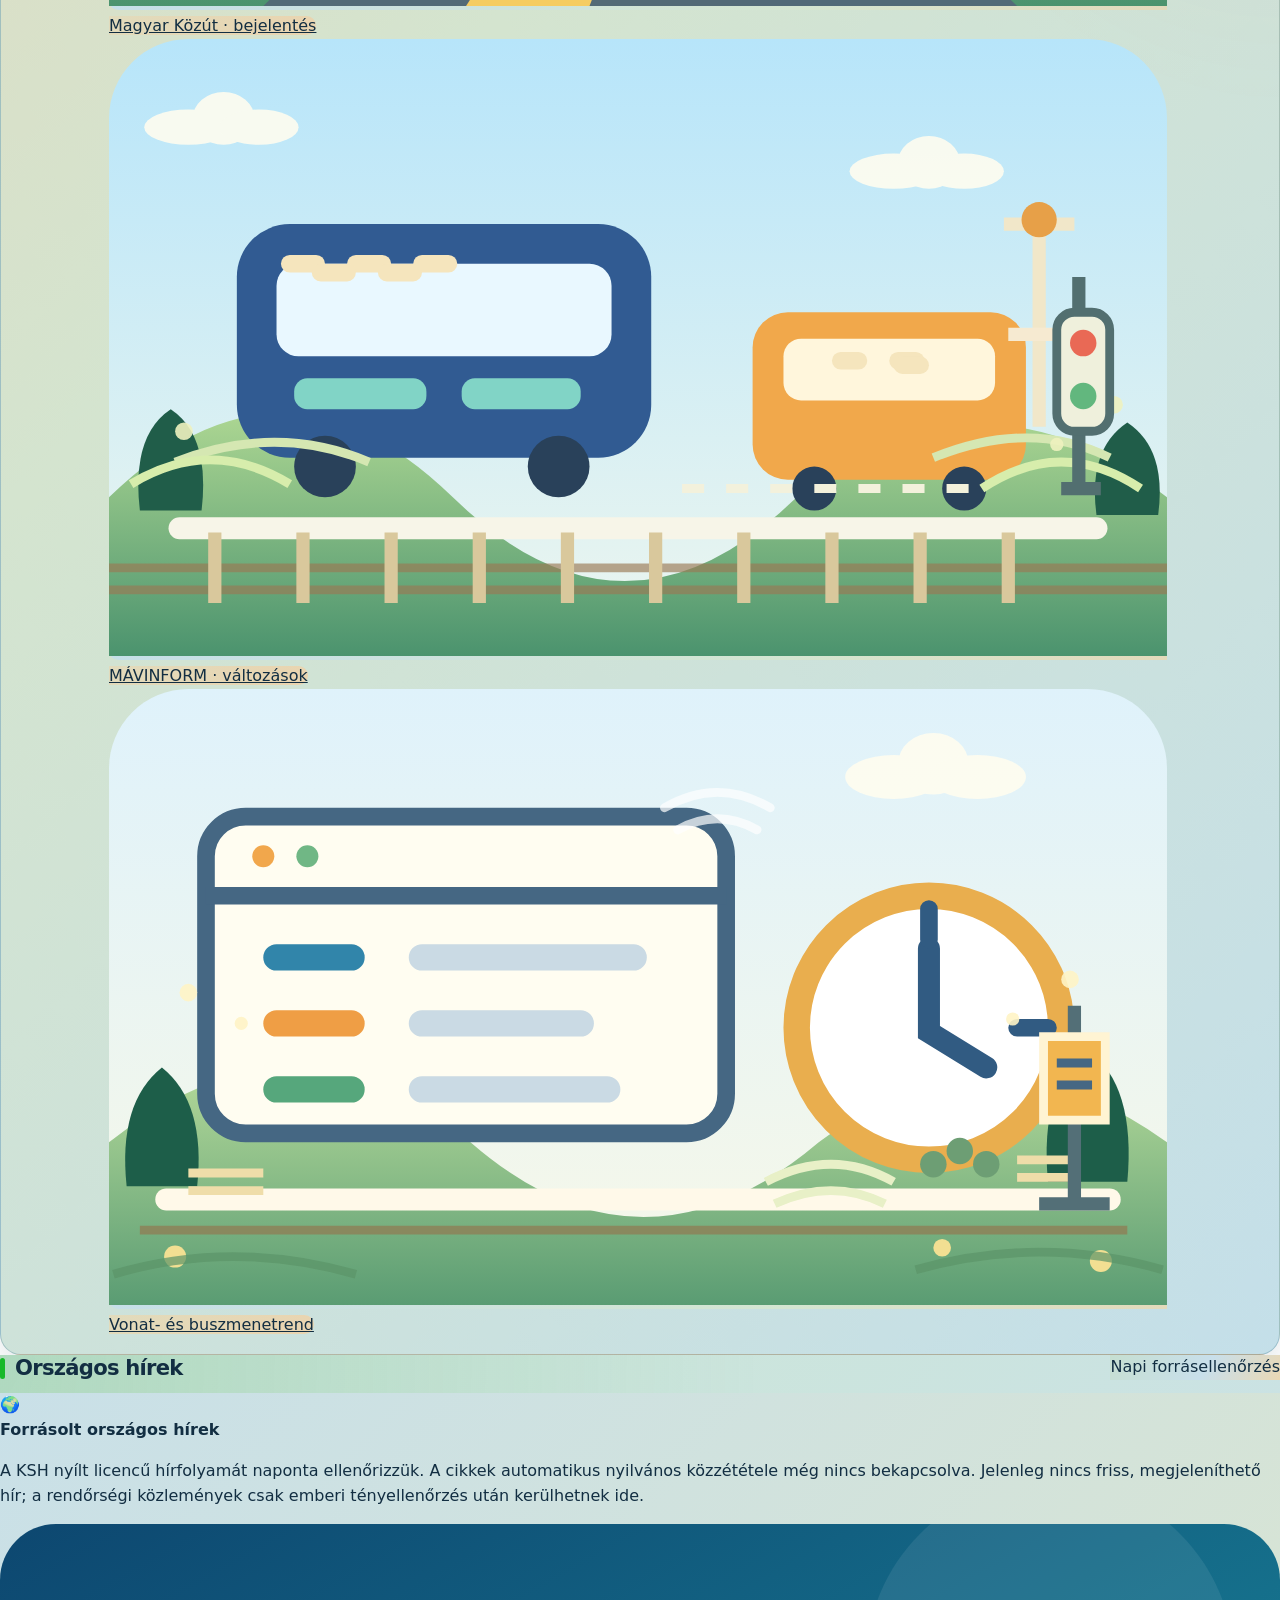
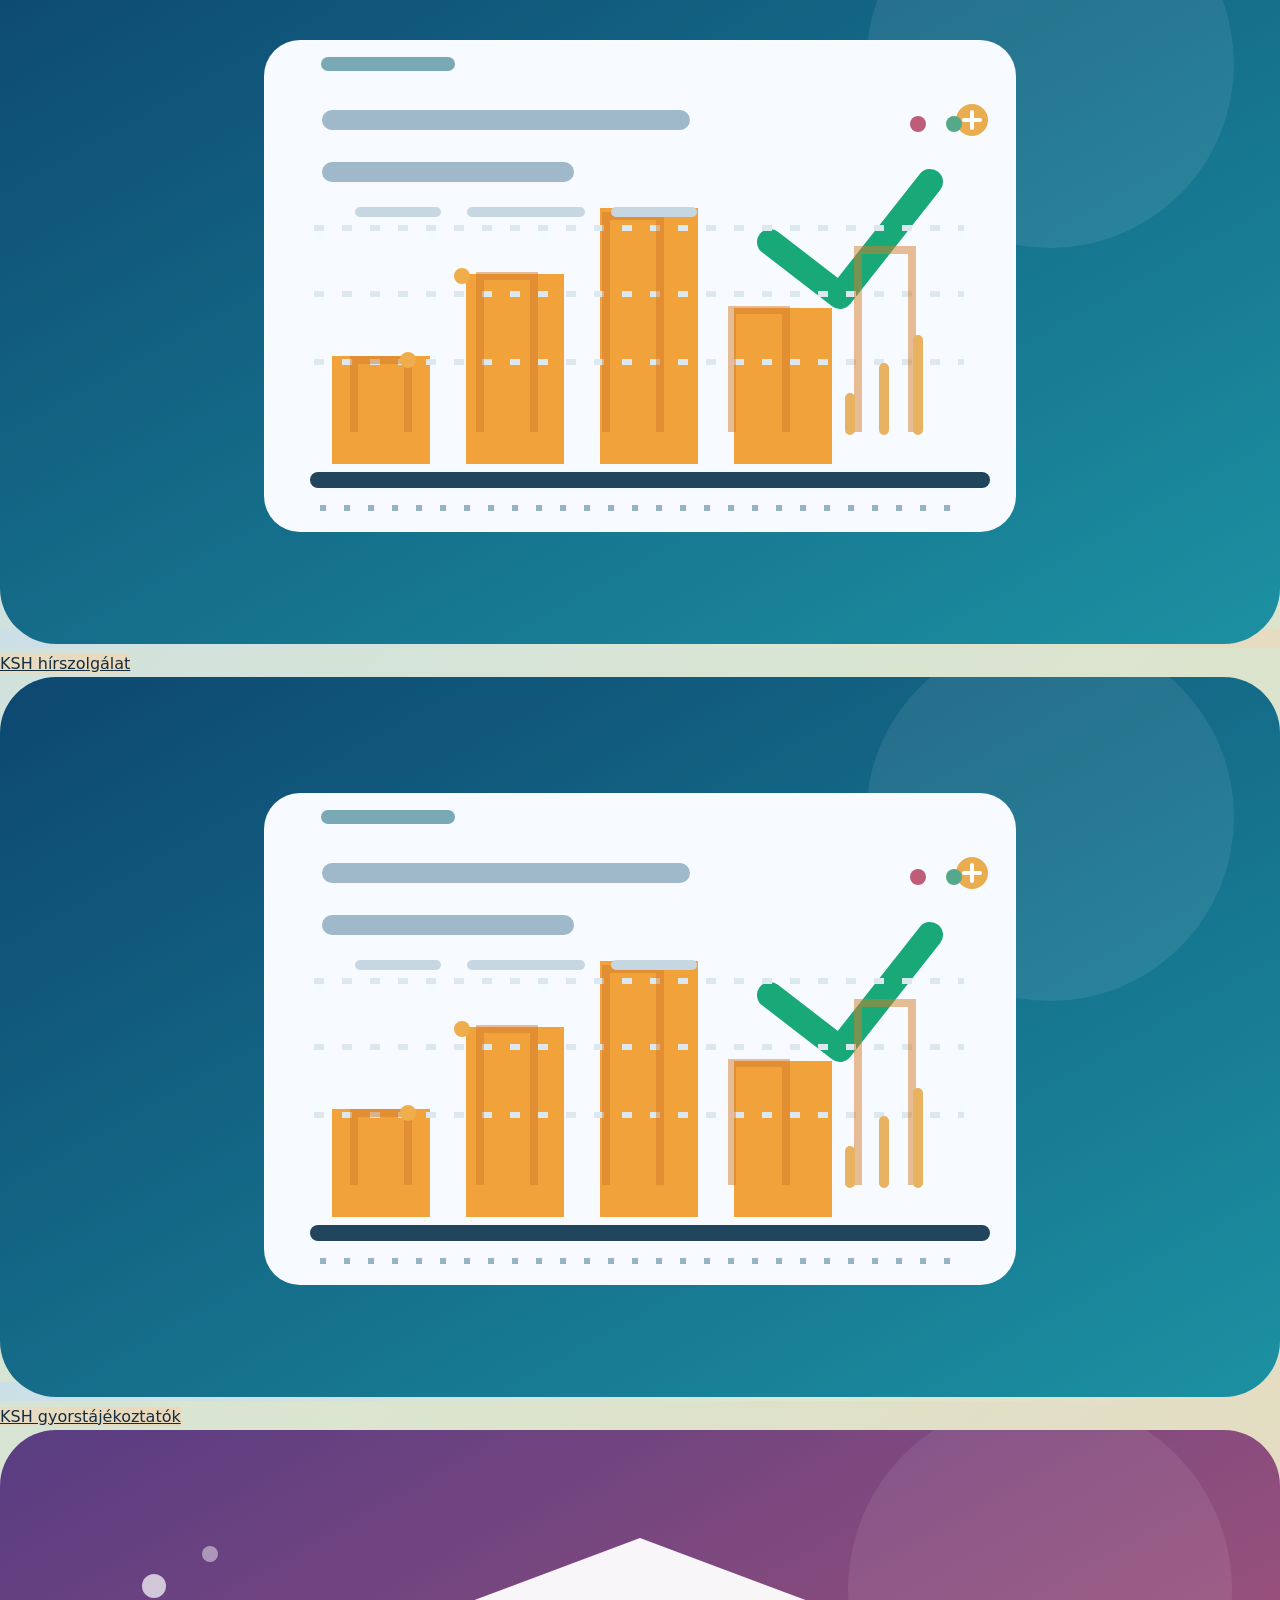
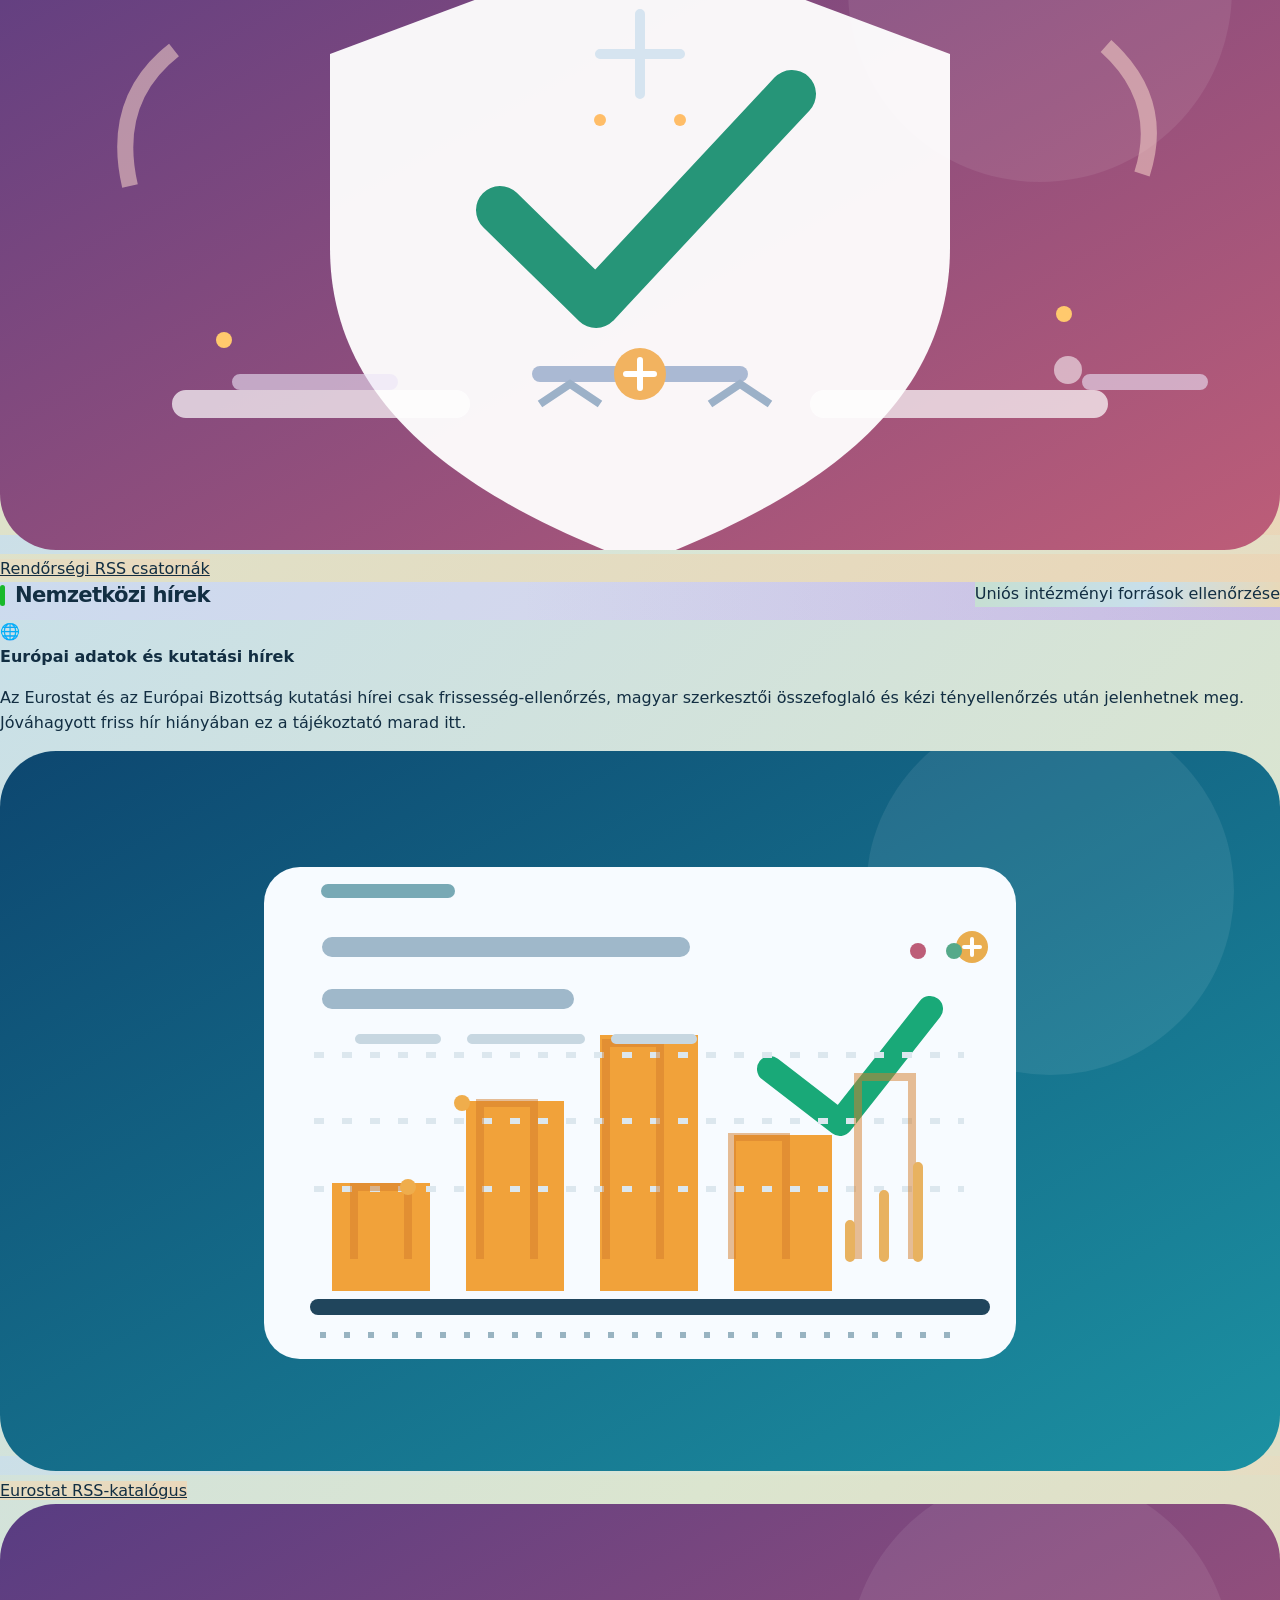
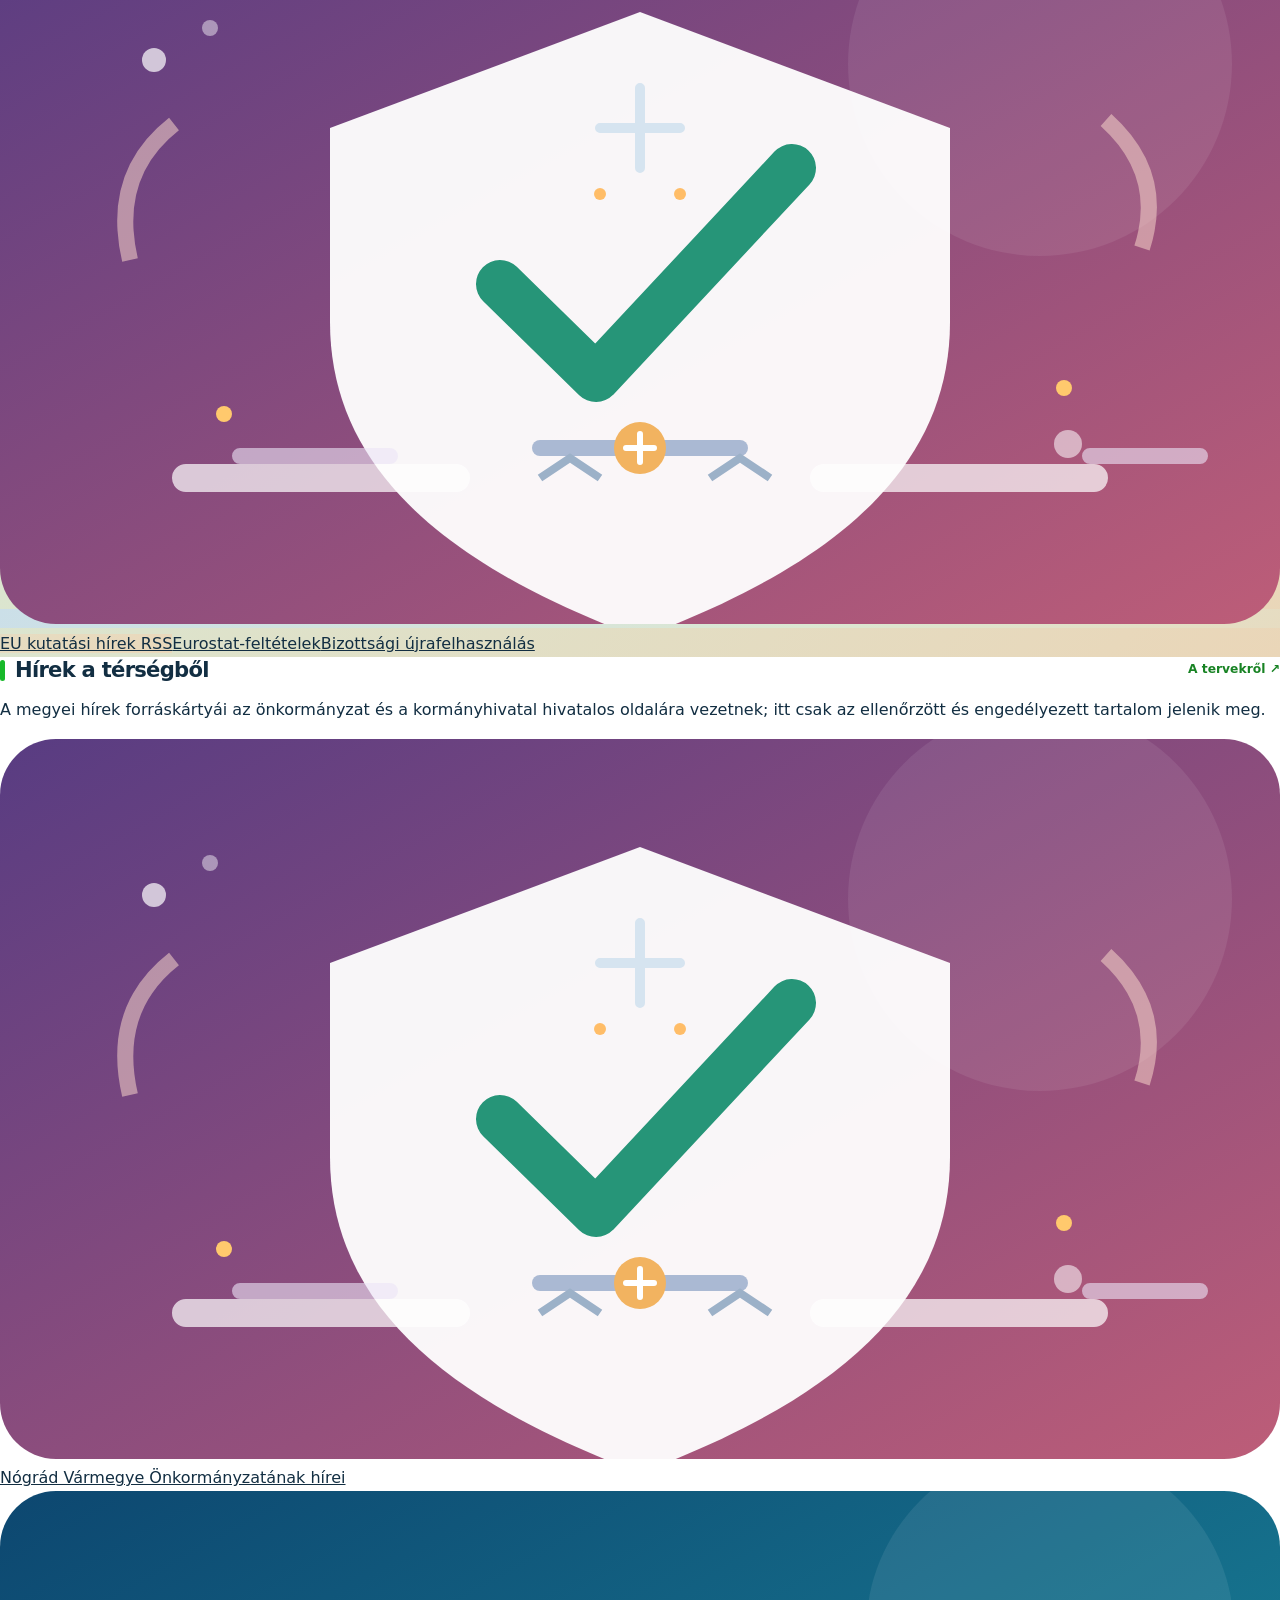
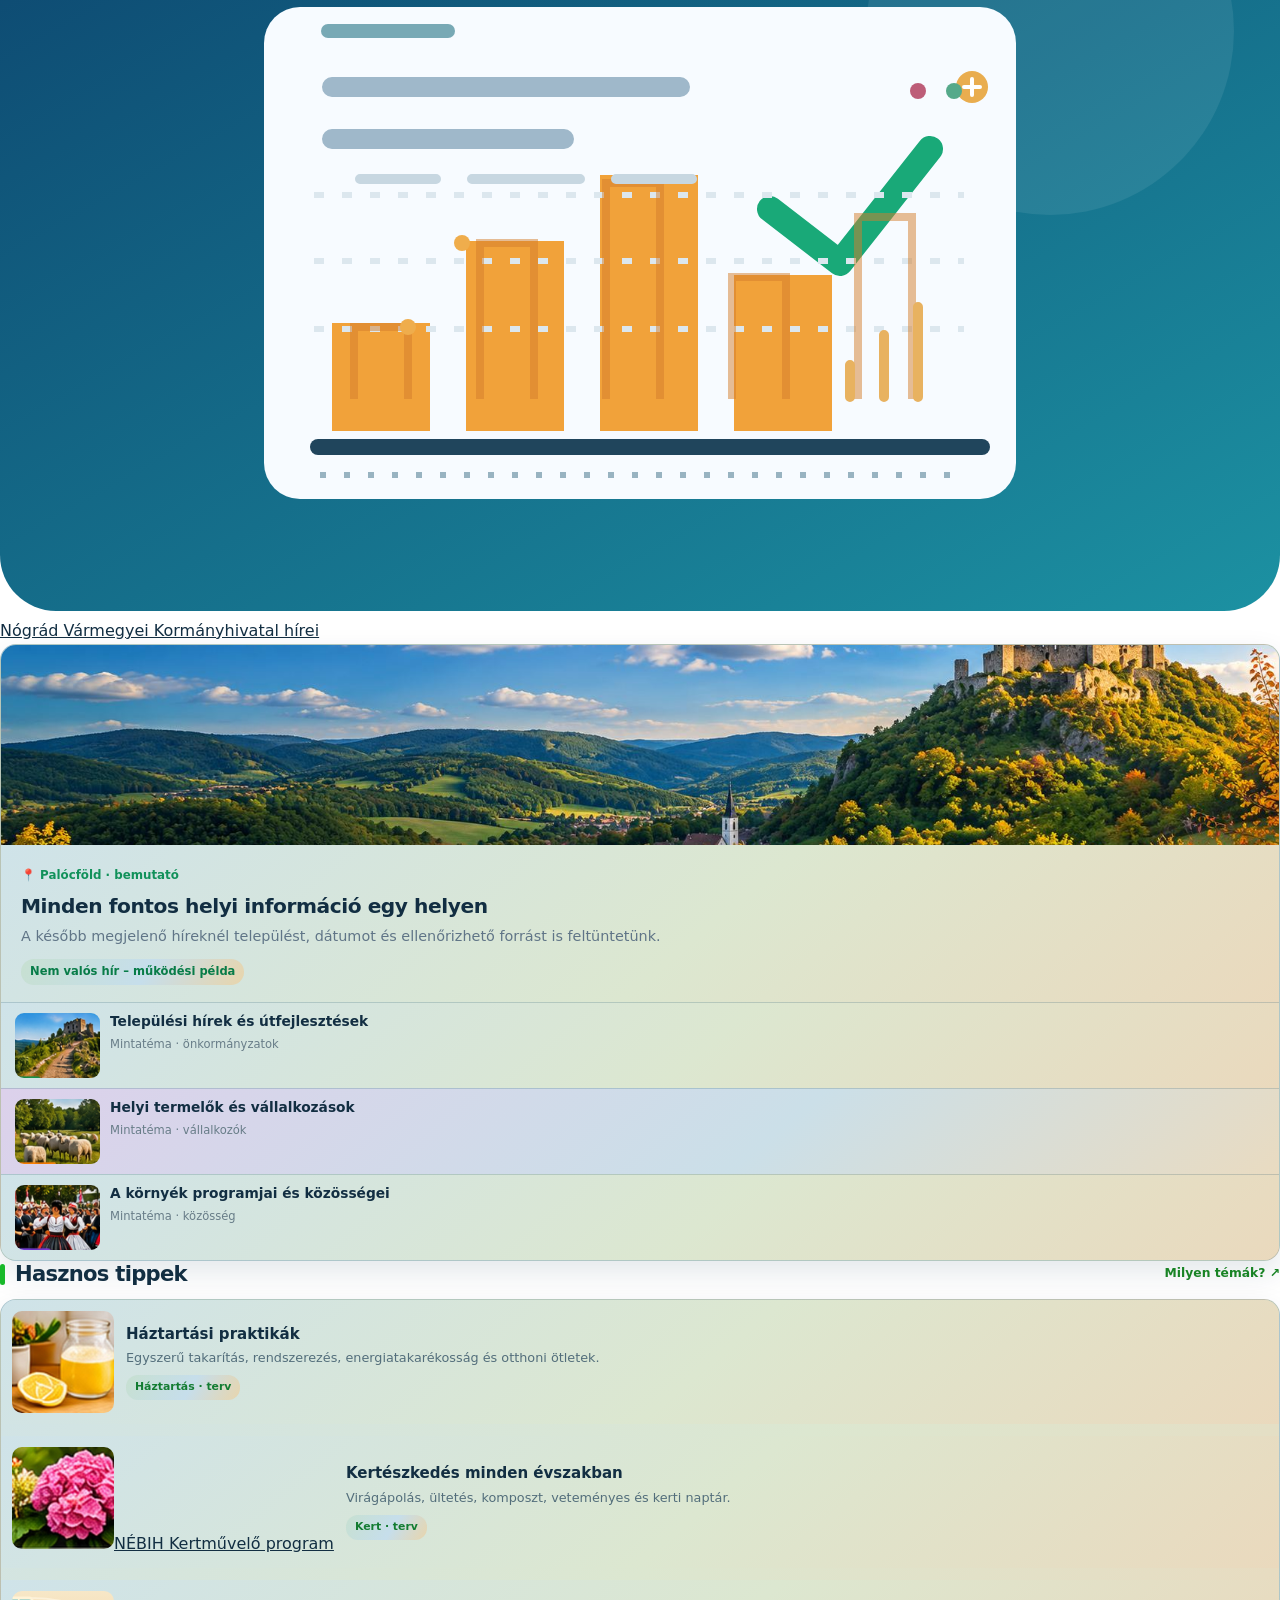
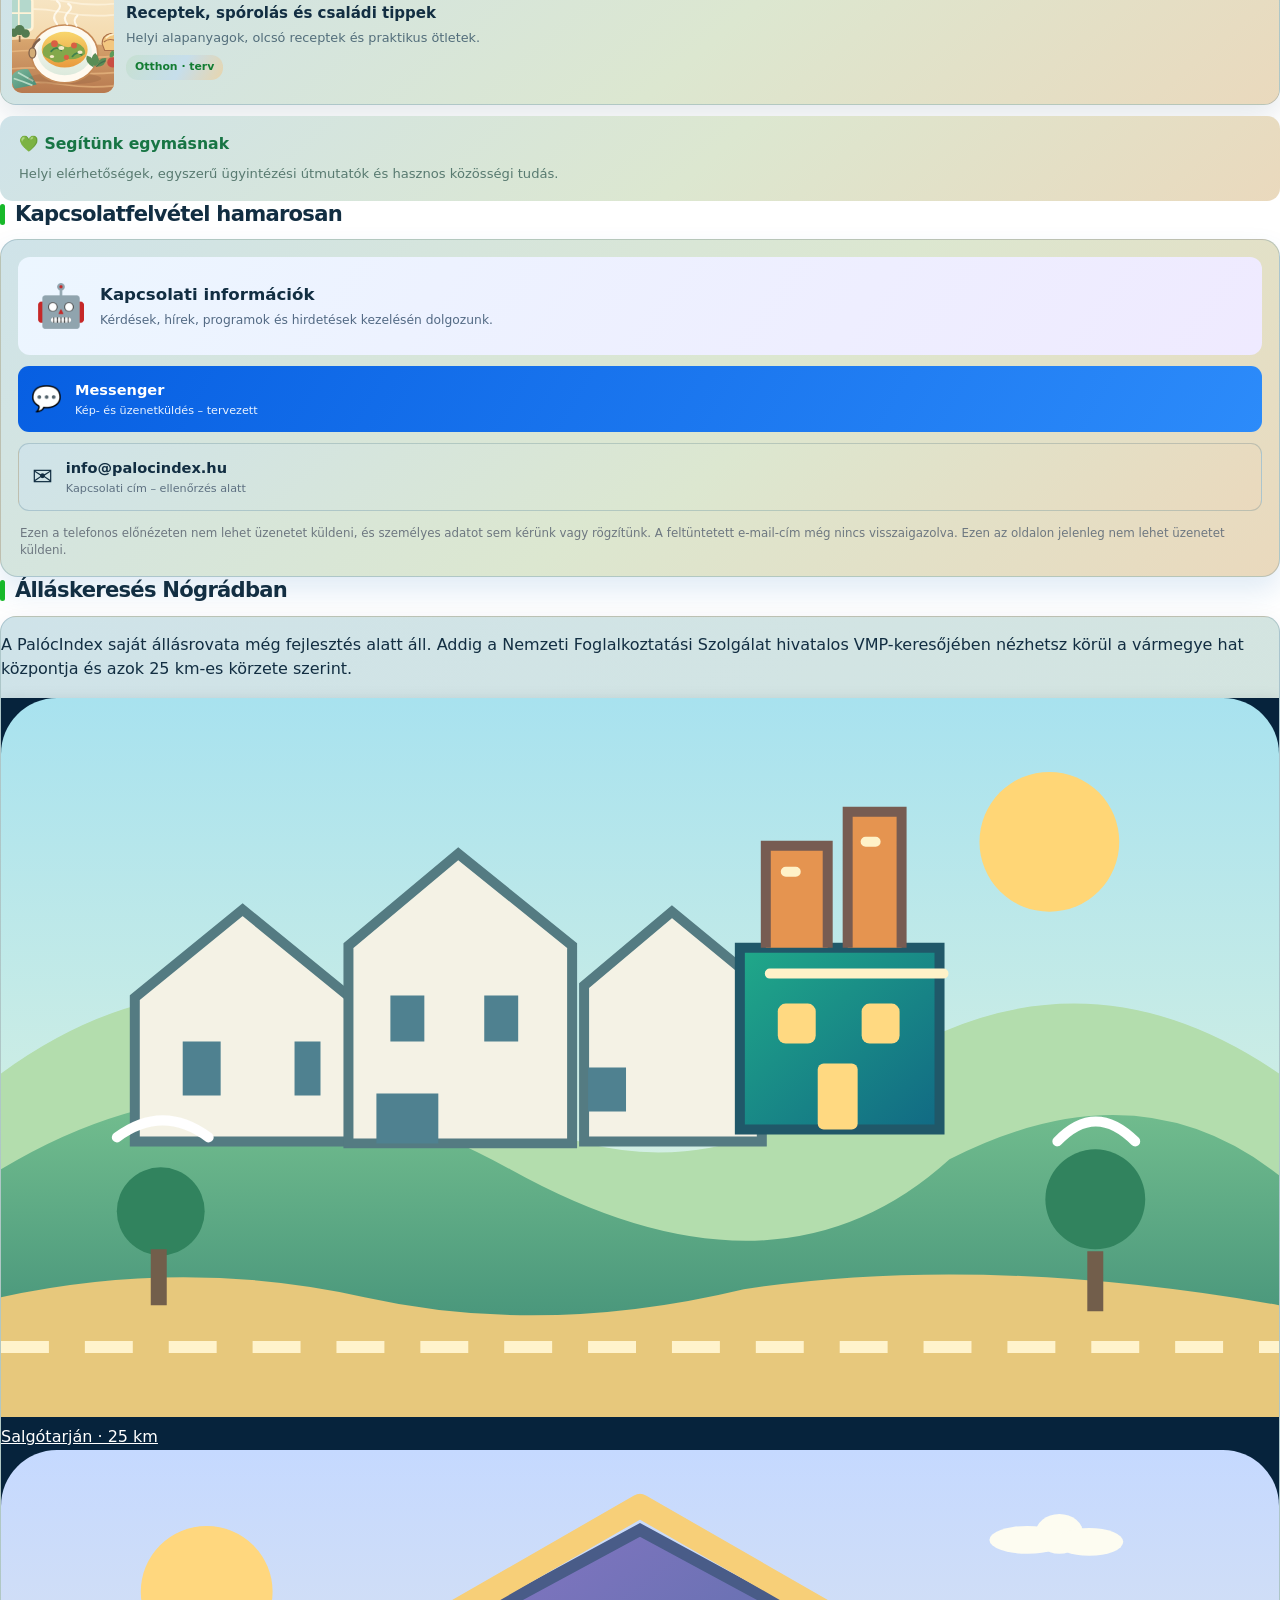
==== commit 69bce04a: "Update preview with latest national news source card" ====
--- a/pages-source/index.html
+++ b/pages-source/index.html
@@ -146,7 +146,7 @@
 </div>
 <div class="portal-column portal-column--updates">
 <section class="quick traffic" id="kozlekedes"><div class="quick-head"><img class="quick-head-icon" src="assets-v5/road-info.svg?v=20261119-detail2" alt="">Közlekedési információk</div><div class="quick-body"><span class="quick-symbol" aria-hidden="true"><img class="quick-symbol-art" src="assets-v5/road-info.svg?v=20261119-detail2" alt=""></span><div class="quick-text"><strong>Útinfó, traffipax és menetrendek</strong><p>A helyi forgalmi információk és traffipaxadatok még készülnek. Indulás előtt ellenőrizd az aktuális út- és menetrendi híreket a hivatalos szolgáltatóknál.</p><div class="image-link-row traffic-source-links"><a class="image-link-card" href="https://www.utinform.hu/" target="_blank" rel="noopener noreferrer"><img src="assets-v5/road-info.svg?v=20261119-detail2" alt="" loading="lazy"><span>ÚTINFORM · közutak</span></a><a class="image-link-card" href="https://www.kozut.hu/ugyfelszolgalat/bejelentesek-erdeklodesek-panaszok/" target="_blank" rel="noopener noreferrer"><img src="assets-v5/roadworks-info.svg?v=20261119-detail2" alt="" loading="lazy"><span>Magyar Közút · bejelentés</span></a><a class="image-link-card" href="https://www.mavcsoport.hu/mavinform" target="_blank" rel="noopener noreferrer"><img src="assets-v5/transit-info.svg?v=20261119-detail2" alt="" loading="lazy"><span>MÁVINFORM · változások</span></a><a class="image-link-card" href="https://www.mavcsoport.hu/mav-szemelyszallitas/belfoldi-utazas/menetrendek" target="_blank" rel="noopener noreferrer"><img src="assets-v5/timetable-info.svg?v=20261119-detail2" alt="" loading="lazy"><span>Vonat- és buszmenetrend</span></a></div></div><span class="flag">Készül</span></div></section>
-<section class="national-news" id="orszagos-hirek" aria-labelledby="national-news-heading"><div class="section-head"><h2 id="national-news-heading">Országos hírek</h2><span class="national-news-status" id="national-news-status" role="status" aria-live="polite">Napi forrásellenőrzés</span></div><div class="national-news-card" id="national-news-placeholder"><span class="national-news-icon" aria-hidden="true">🌍</span><div><strong>Forrásolt országos hírek</strong><p>A KSH nyílt licencű hírfolyamát naponta ellenőrizzük. A cikkek automatikus nyilvános közzététele még nincs bekapcsolva. Jelenleg nincs friss, megjeleníthető hír; a rendőrségi közlemények csak emberi tényellenőrzés után kerülhetnek ide.</p><div class="national-news-sources"><a class="source-image-link" href="https://www.ksh.hu/rss" target="_blank" rel="noopener noreferrer"><img src="assets-v5/news-data.svg?v=20261119-art-detail1" alt=""><span>KSH hírszolgálat</span></a><a class="source-image-link" href="https://www.police.hu/hu/rss" target="_blank" rel="noopener noreferrer"><img src="assets-v5/news-community.svg?v=20261119-art-detail1" alt=""><span>Rendőrségi RSS csatornák</span></a></div></div></div><div class="national-news-items" id="national-news-items" aria-label="Ellenőrzött országos hírek"></div></section>
+<section class="national-news" id="orszagos-hirek" aria-labelledby="national-news-heading"><div class="section-head"><h2 id="national-news-heading">Országos hírek</h2><span class="national-news-status" id="national-news-status" role="status" aria-live="polite">Napi forrásellenőrzés</span></div><div class="national-news-card" id="national-news-placeholder"><span class="national-news-icon" aria-hidden="true">🌍</span><div><strong>Forrásolt országos hírek</strong><p>A KSH nyílt licencű hírfolyamát naponta ellenőrizzük. A cikkek automatikus nyilvános közzététele még nincs bekapcsolva. Jelenleg nincs friss, megjeleníthető hír; a rendőrségi közlemények csak emberi tényellenőrzés után kerülhetnek ide.</p><div class="national-news-sources"><a class="source-image-link" href="https://www.ksh.hu/rss" target="_blank" rel="noopener noreferrer"><img src="assets-v5/news-data.svg?v=20261119-art-detail1" alt=""><span>KSH hírszolgálat</span></a><a class="source-image-link" href="https://www.ksh.hu/rss/gyorstajekoztatok" target="_blank" rel="noopener noreferrer"><img src="assets-v5/news-data.svg?v=20261119-art-detail1" alt=""><span>KSH gyorstájékoztatók</span></a><a class="source-image-link" href="https://www.police.hu/hu/rss" target="_blank" rel="noopener noreferrer"><img src="assets-v5/news-community.svg?v=20261119-art-detail1" alt=""><span>Rendőrségi RSS csatornák</span></a></div></div></div><div class="national-news-items" id="national-news-items" aria-label="Ellenőrzött országos hírek"></div></section>
 <section class="national-news international-news" id="nemzetkozi-hirek" aria-labelledby="international-news-heading"><div class="section-head"><h2 id="international-news-heading">Nemzetközi hírek</h2><span class="national-news-status" id="international-news-status" role="status" aria-live="polite">Uniós intézményi források ellenőrzése</span></div><div class="national-news-card" id="international-news-placeholder"><span class="national-news-icon" aria-hidden="true">🌐</span><div><strong>Európai adatok és kutatási hírek</strong><p>Az Eurostat és az Európai Bizottság kutatási hírei csak frissesség-ellenőrzés, magyar szerkesztői összefoglaló és kézi tényellenőrzés után jelenhetnek meg. Jóváhagyott friss hír hiányában ez a tájékoztató marad itt.</p><div class="national-news-sources"><a class="source-image-link" href="https://ec.europa.eu/eurostat/web/rss" target="_blank" rel="noopener noreferrer"><img src="assets-v5/news-data.svg?v=20261119-art-detail1" alt=""><span>Eurostat RSS-katalógus</span></a><a class="source-image-link" href="https://research-and-innovation.ec.europa.eu/node/2/rss_en" target="_blank" rel="noopener noreferrer"><img src="assets-v5/news-community.svg?v=20261119-art-detail1" alt=""><span>EU kutatási hírek RSS</span></a><a href="https://ec.europa.eu/eurostat/help/copyright-notice" target="_blank" rel="noopener noreferrer">Eurostat-feltételek</a><a href="https://commission.europa.eu/legal-notice_en" target="_blank" rel="noopener noreferrer">Bizottsági újrafelhasználás</a></div></div></div><div class="national-news-items" id="international-news-items" aria-label="Ellenőrzött nemzetközi hírek"></div></section>
 </div>
 </div>
@@ -175,3 +175,4 @@
 <footer class="footer"><div class="container footer-grid"><div><h2>Palóc<span>Index</span></h2><p>Helyi hírek, közlekedés, időjárás, vállalkozások, közösségi programok, háztartási és kertészeti tippek — hamarosan egy helyen.</p></div><small>© 2026 PalócIndex · Független kezdeményezés<br>Nem hivatalos önkormányzati vagy hatósági oldal.</small></div></footer>
 <div class="disclaimer">A képek illusztrációk; a „minta” jelölésű hírek és programok bemutató példák. Az időjárási, mérési és híradatok csak friss, ellenőrzött forrással jelennek meg, ha elérhetők. A közlekedési automatikus adatgyűjtés, hirdetésfeladás és üzenetküldés még nincs bekapcsolva.</div>
 </body></html>
+
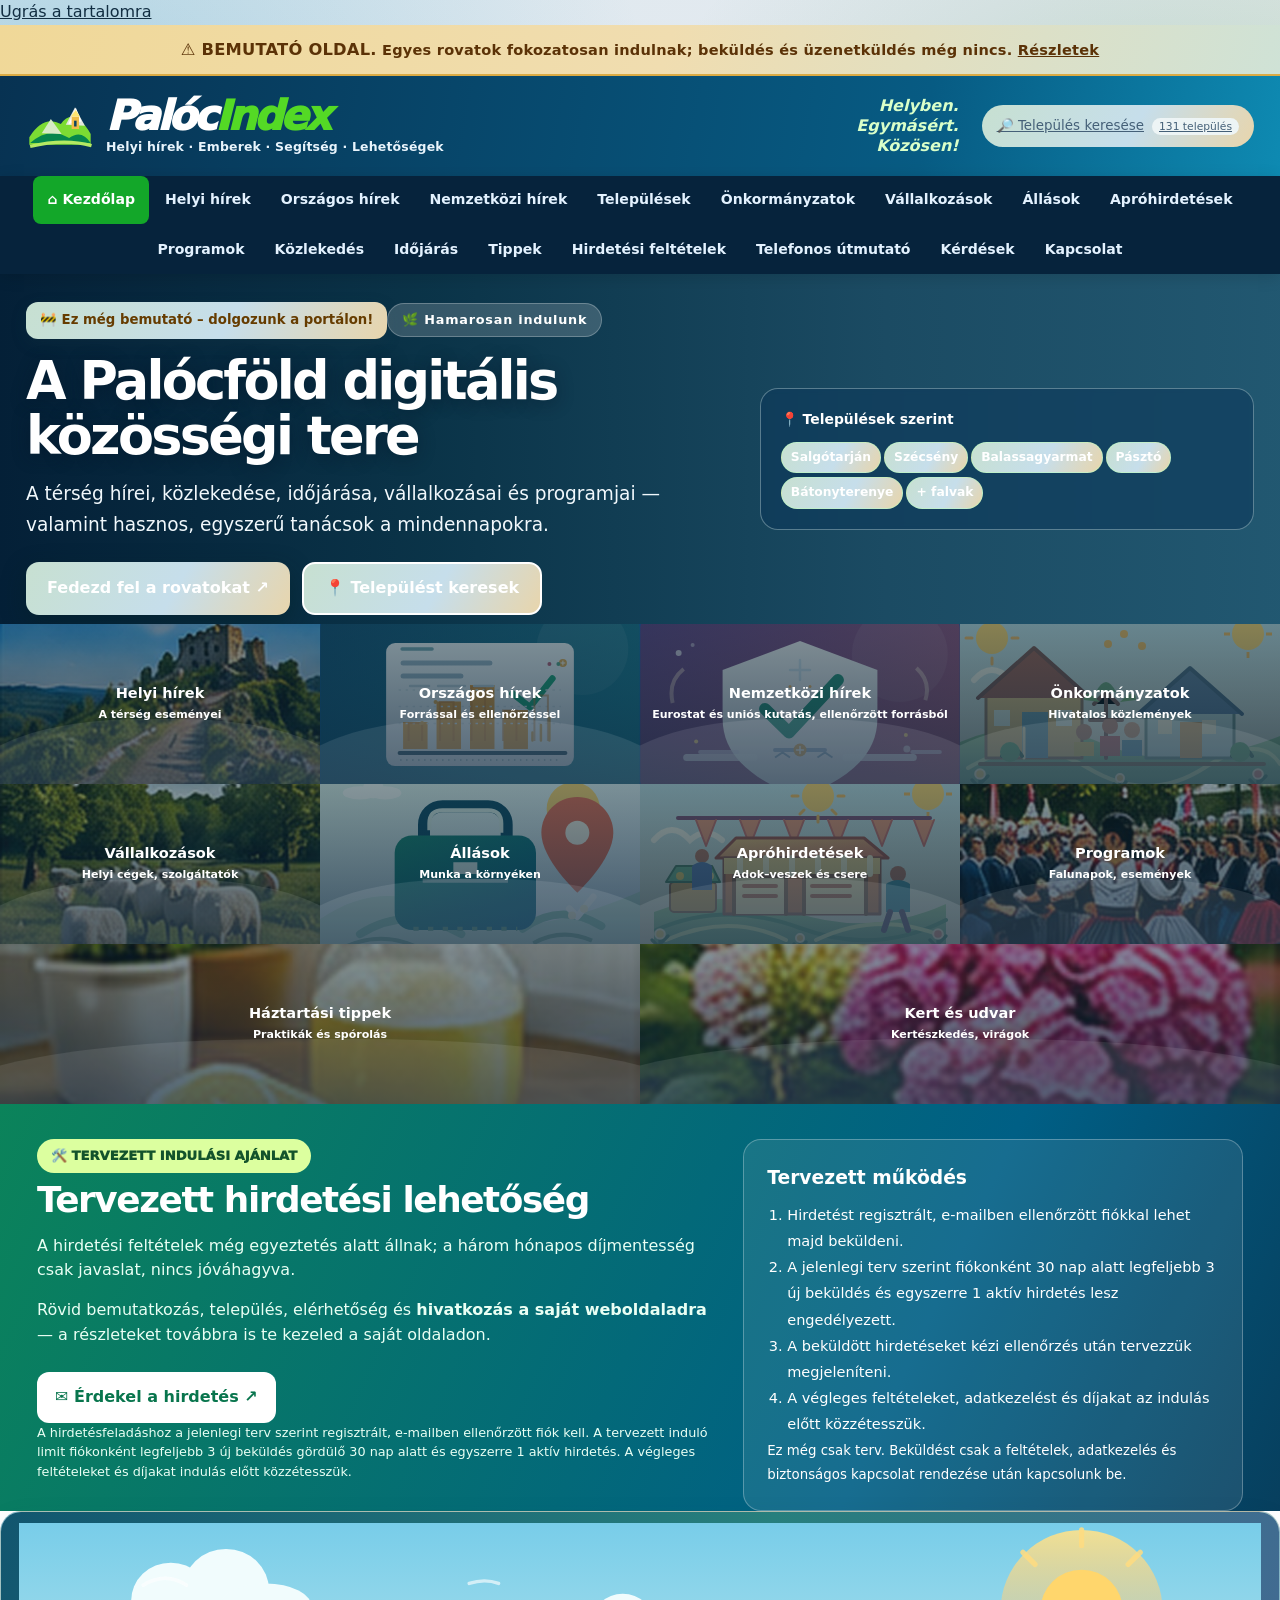
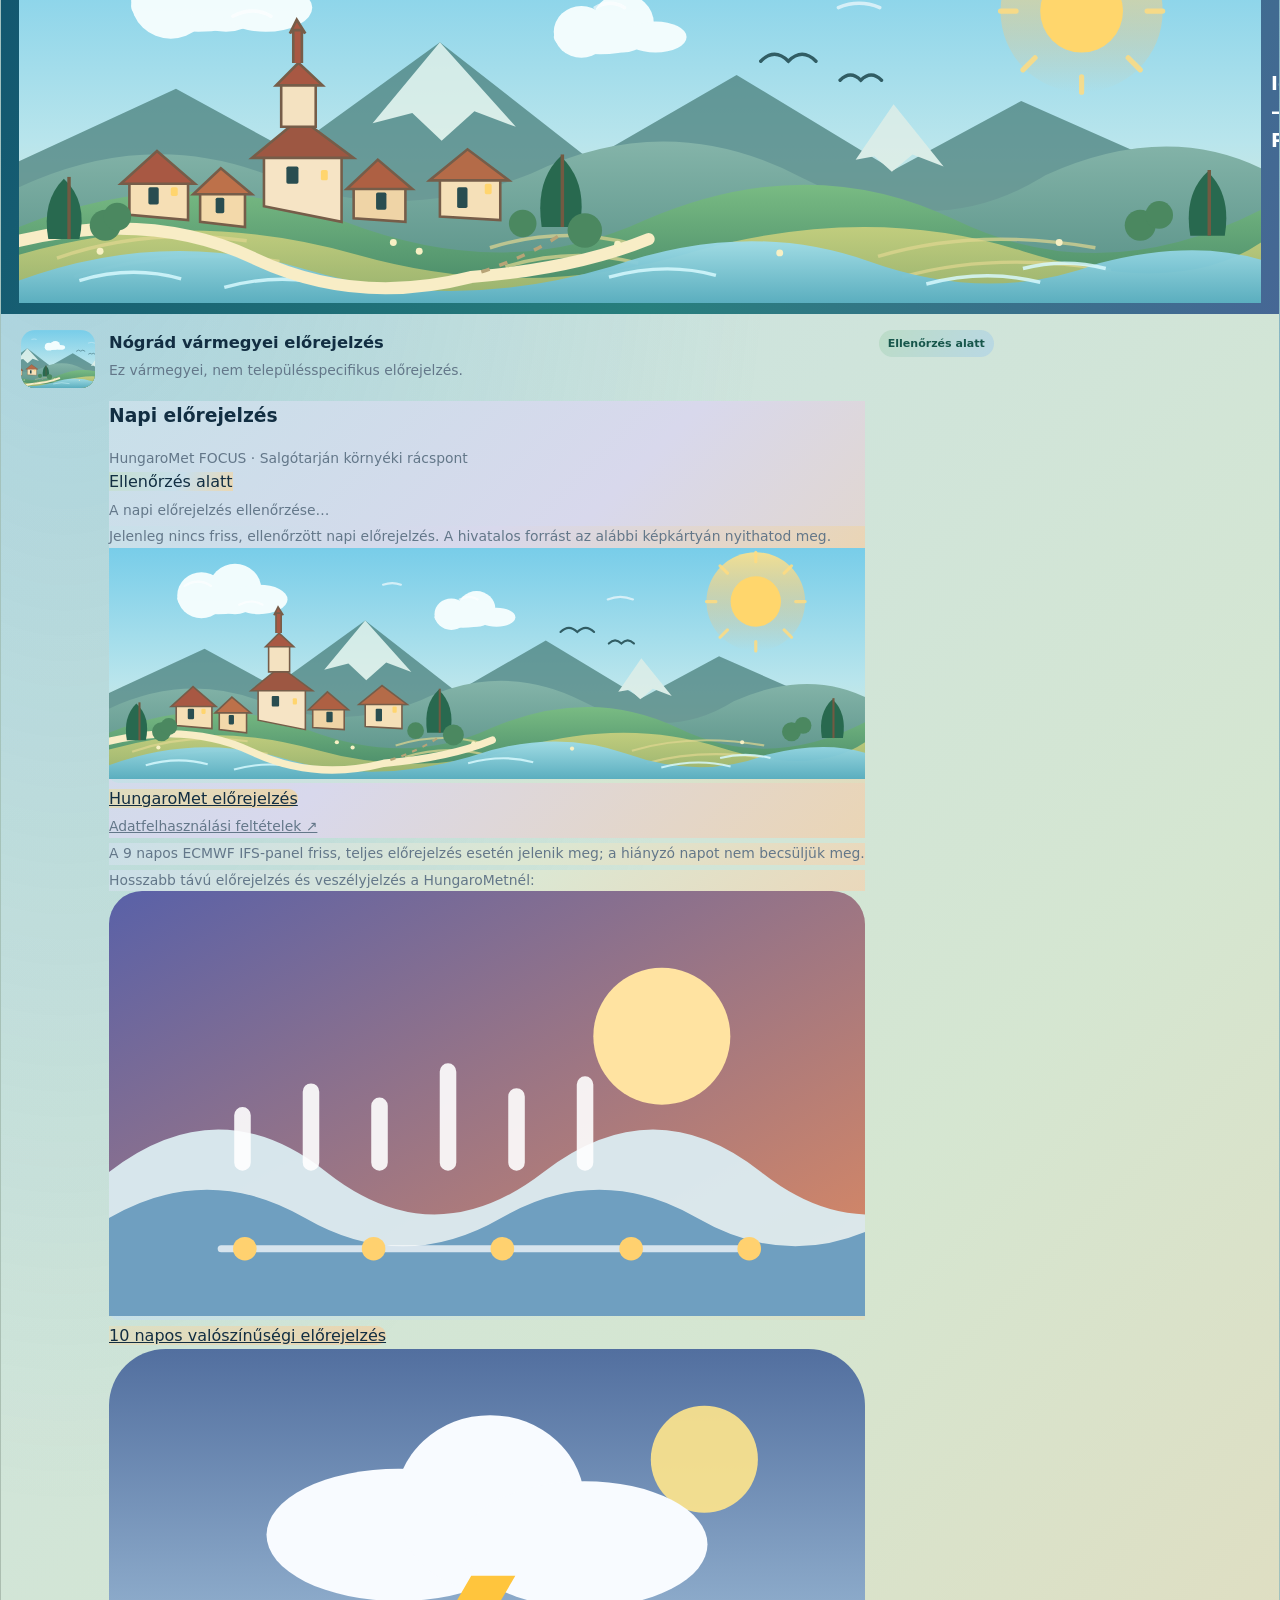
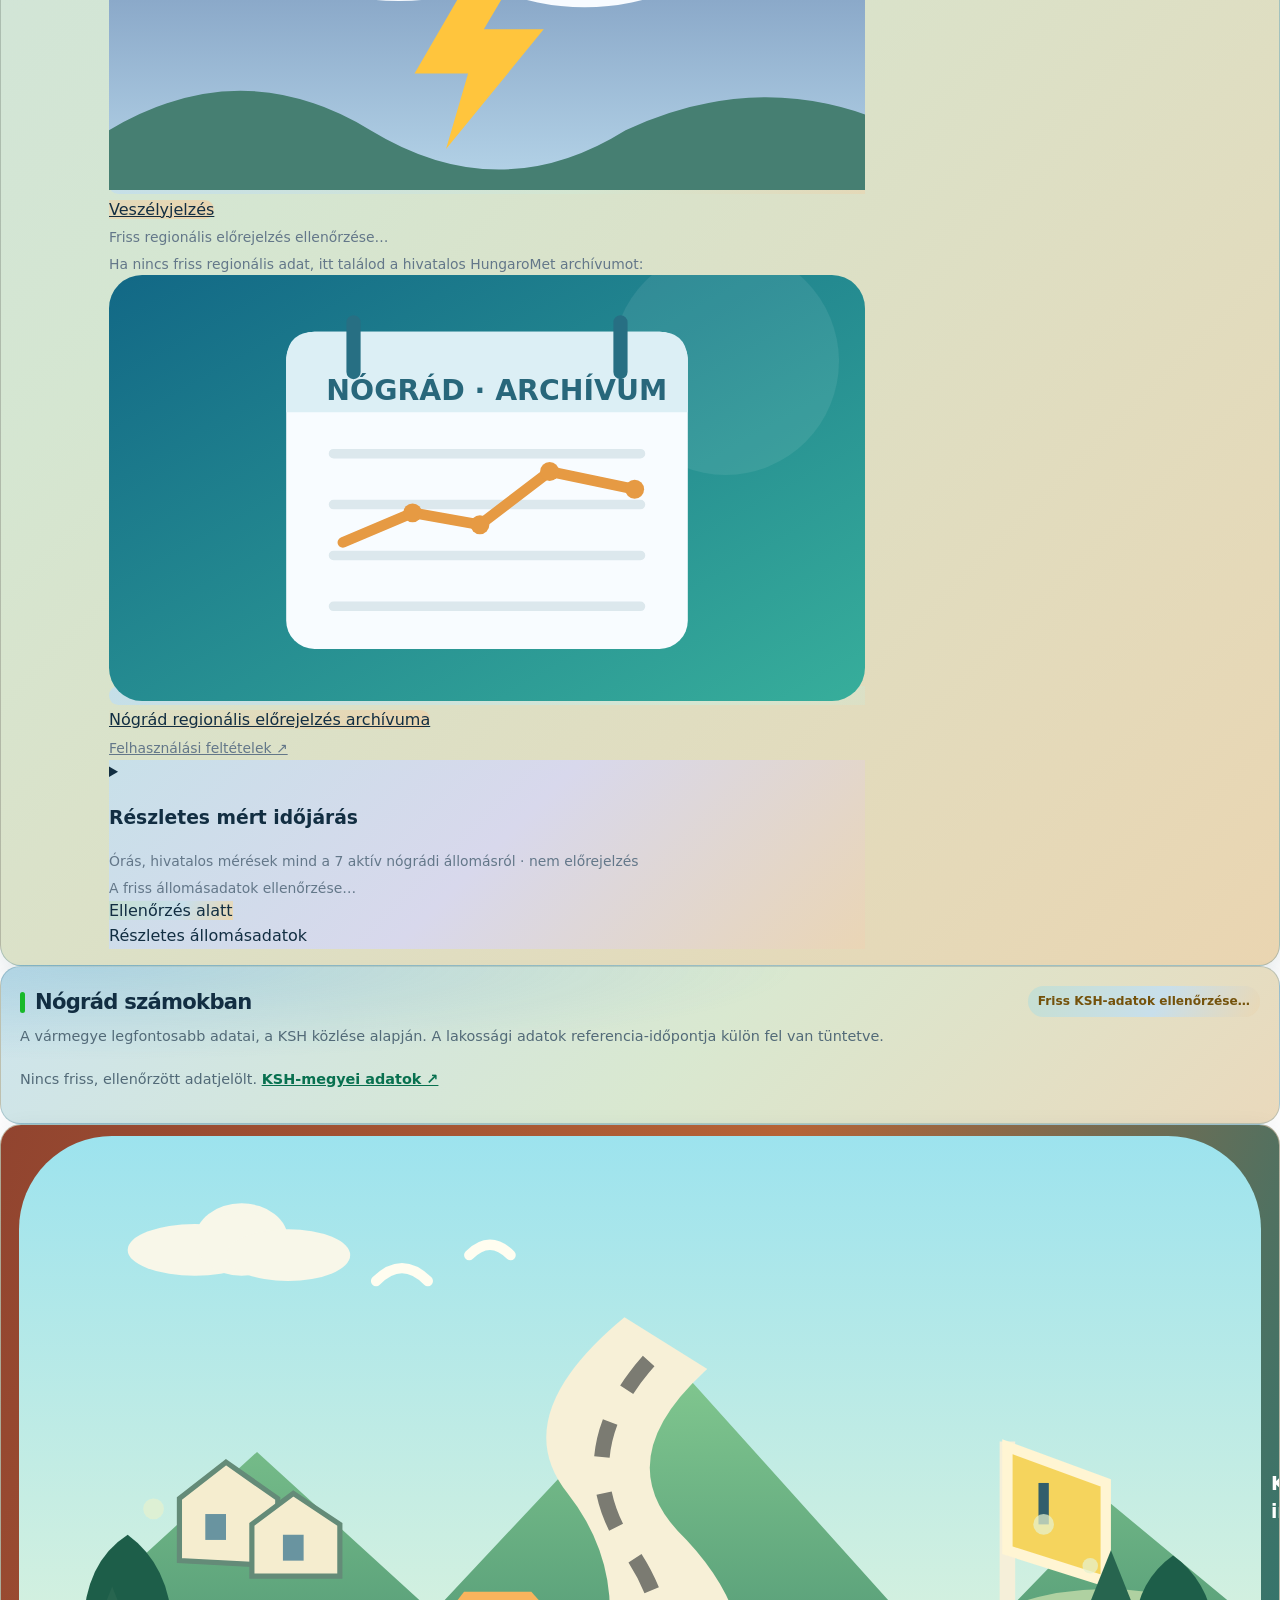
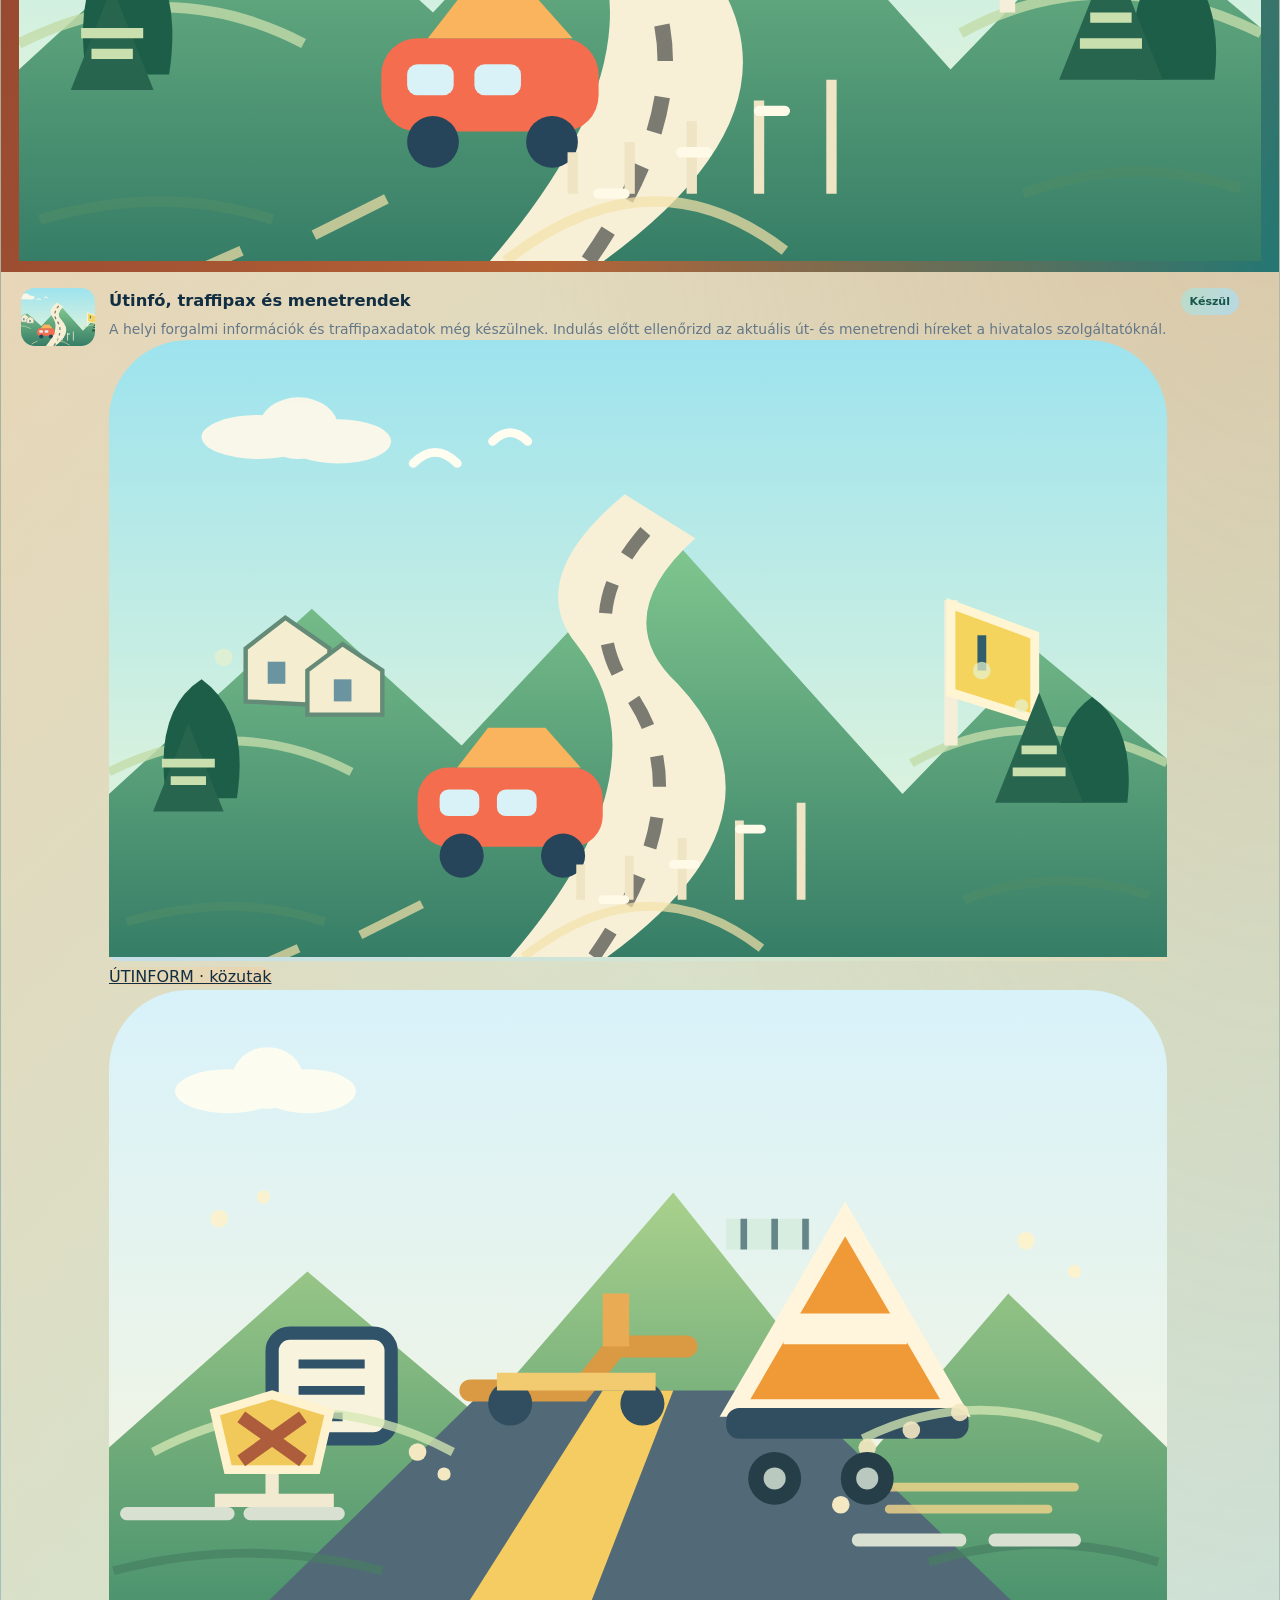
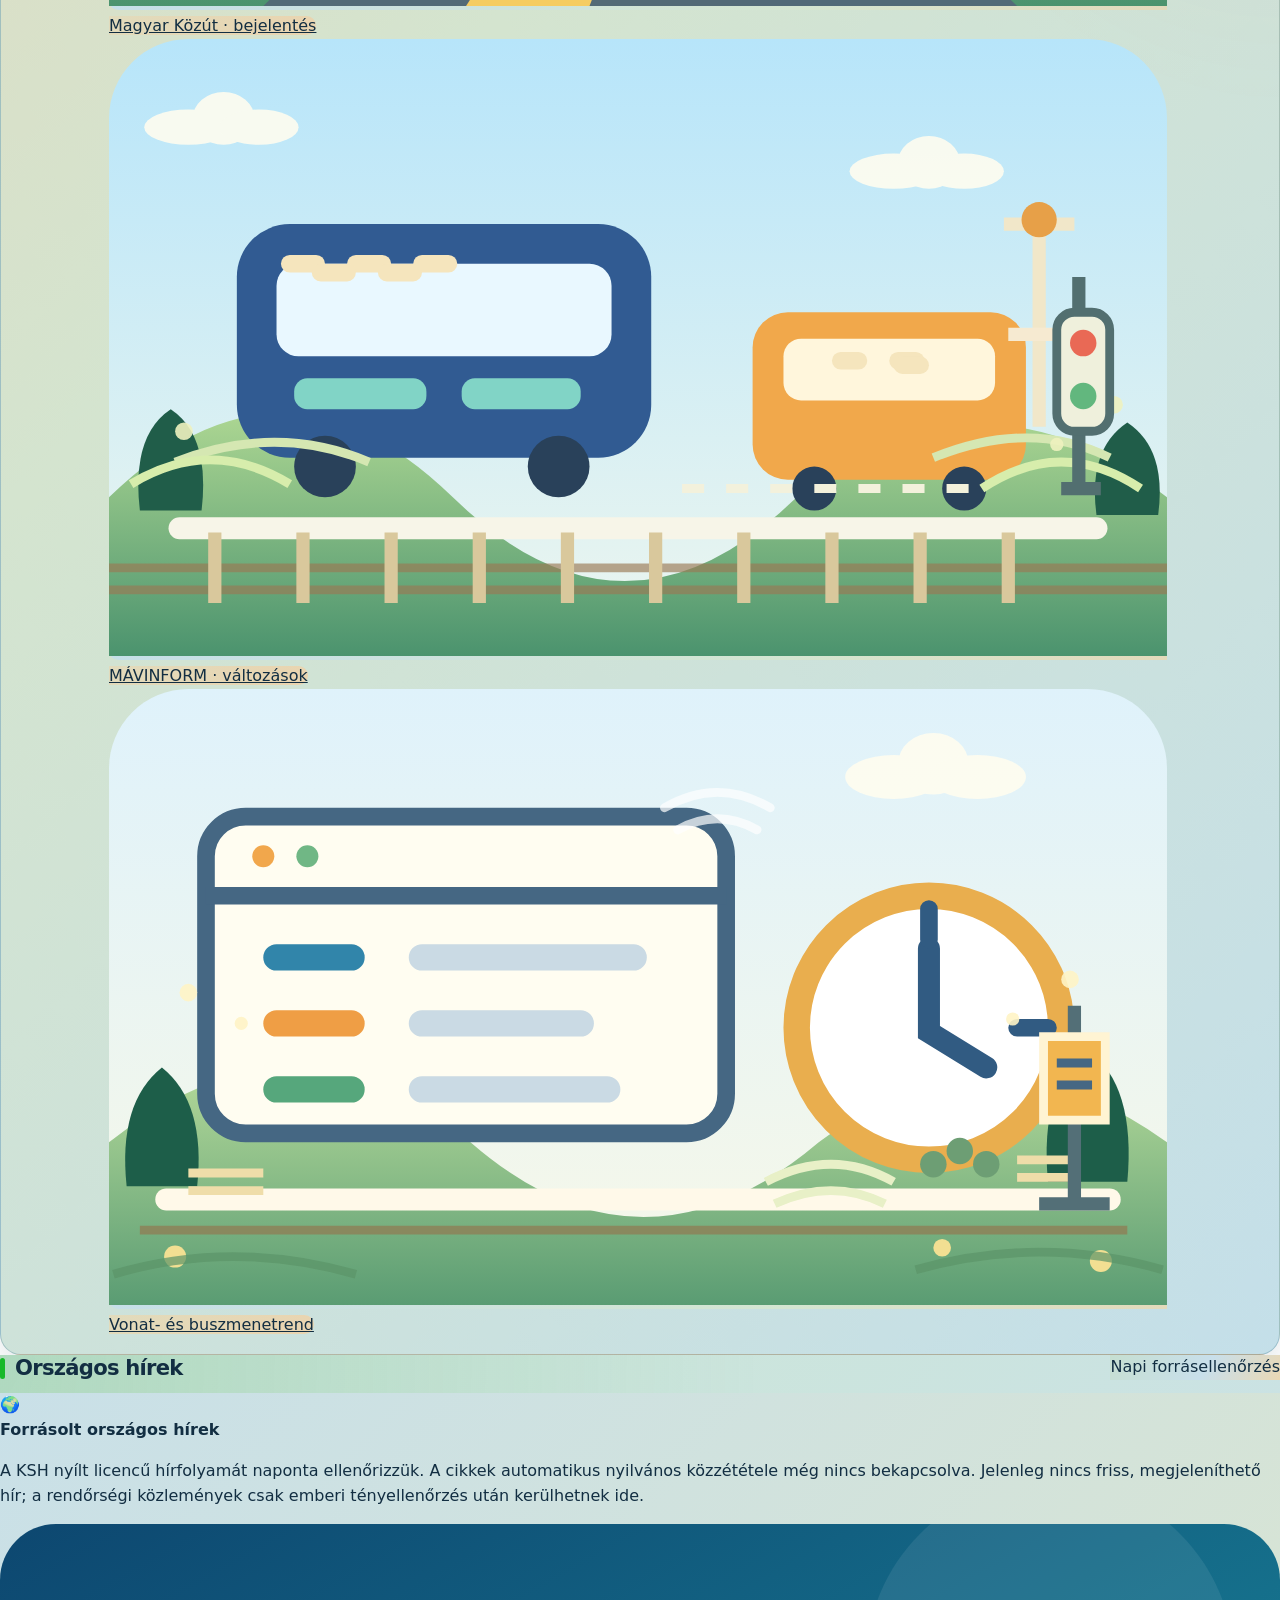
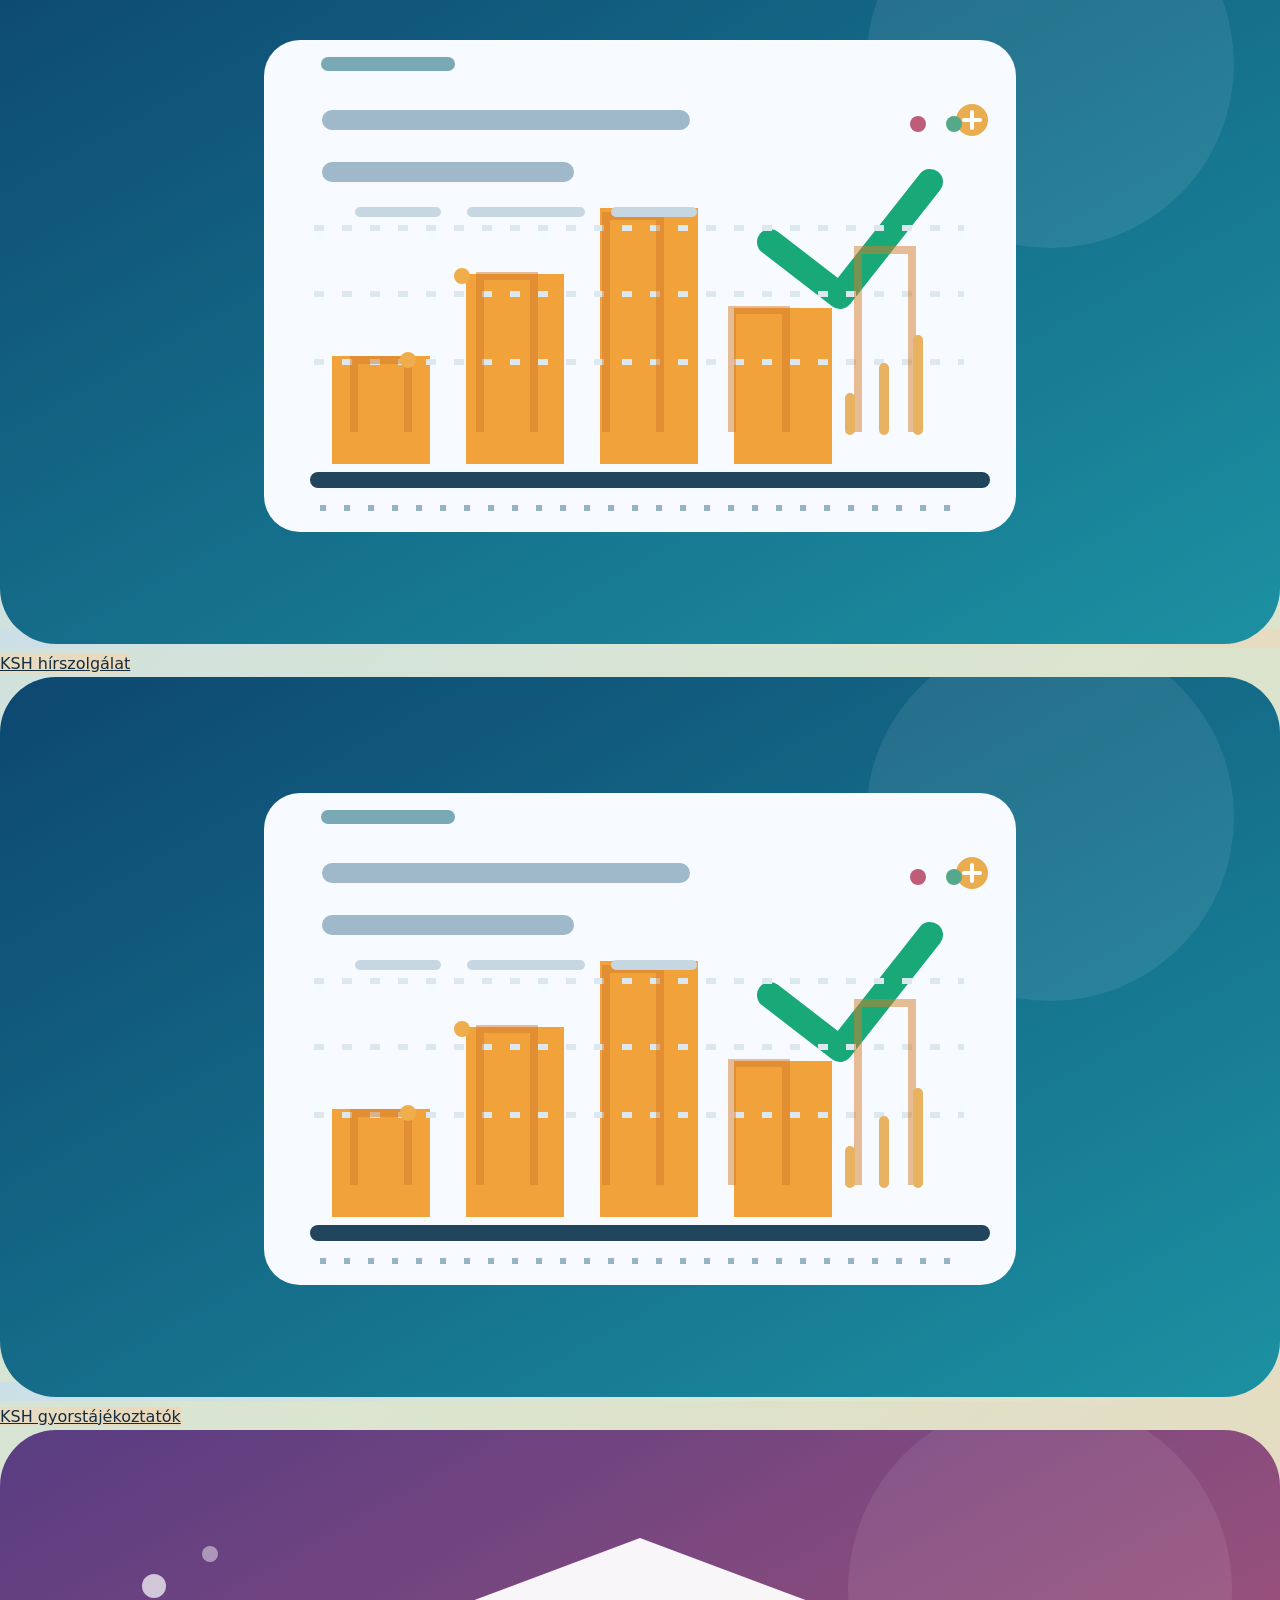
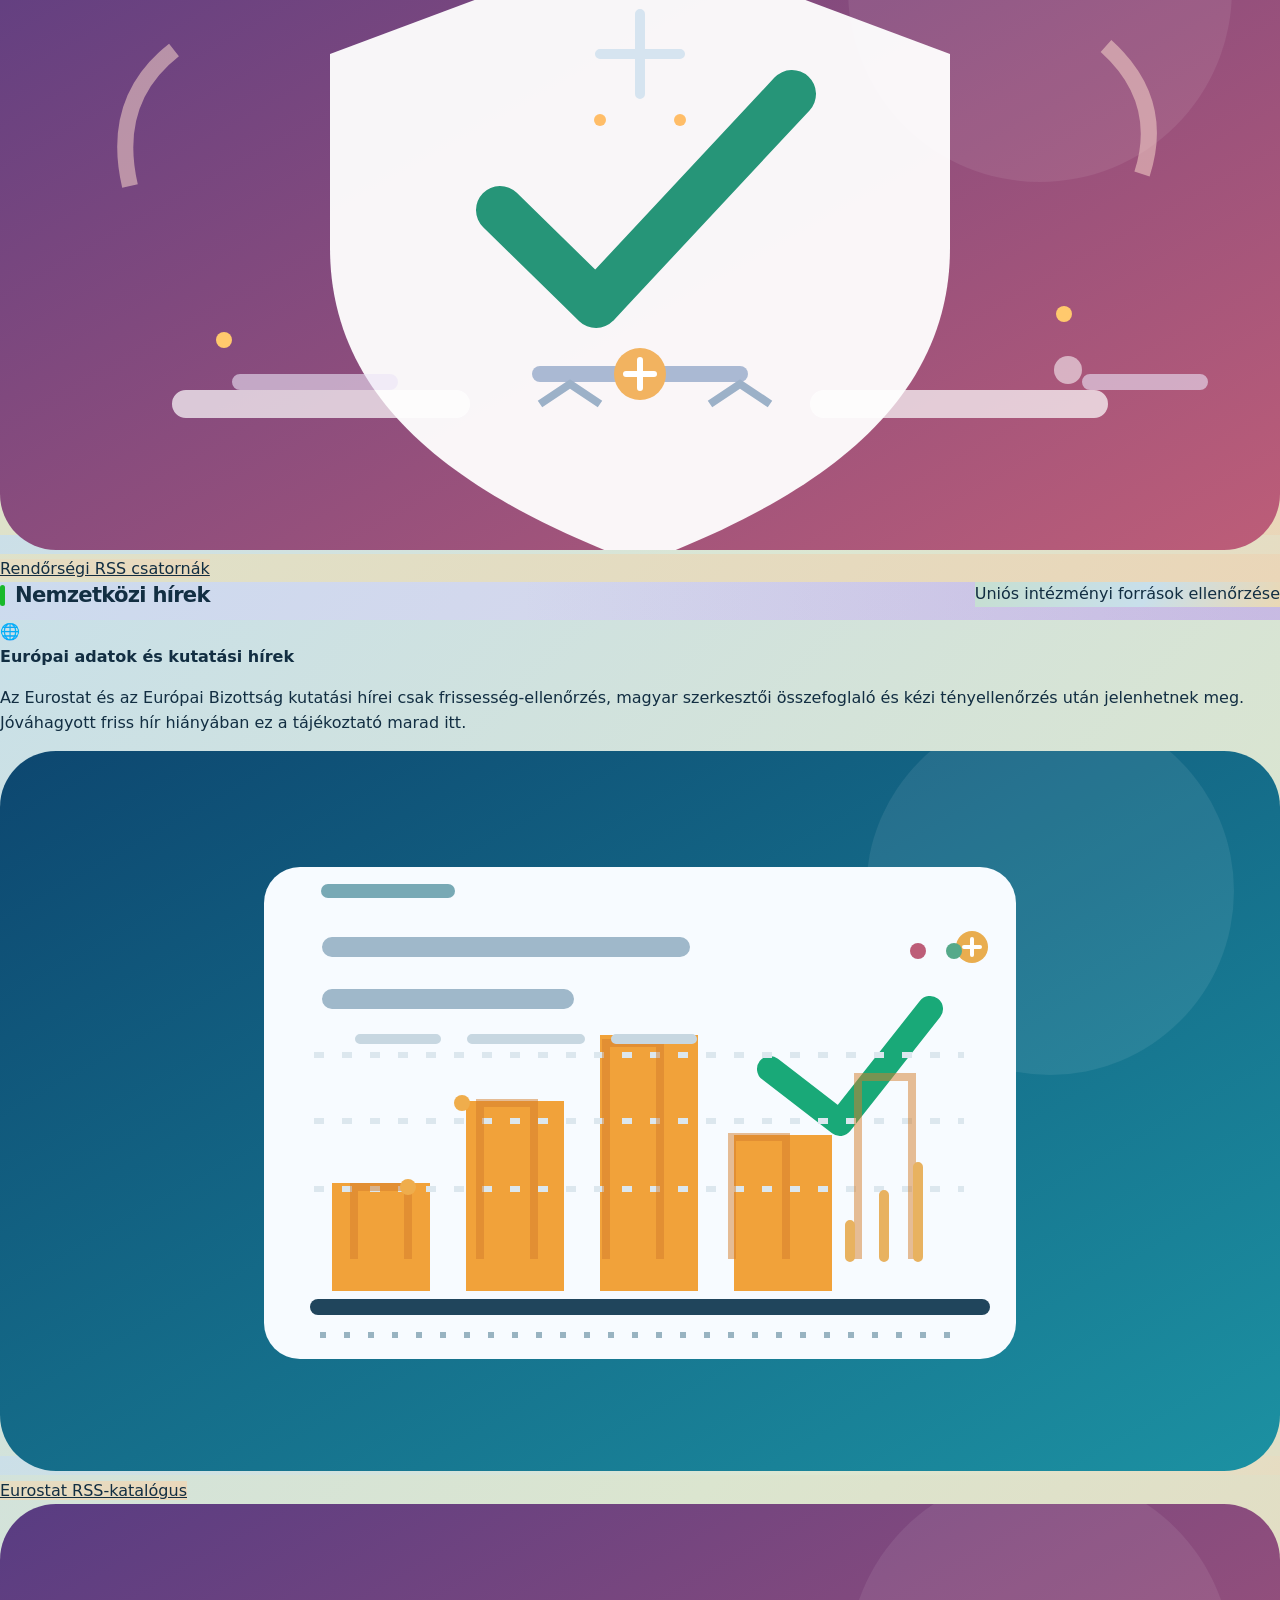
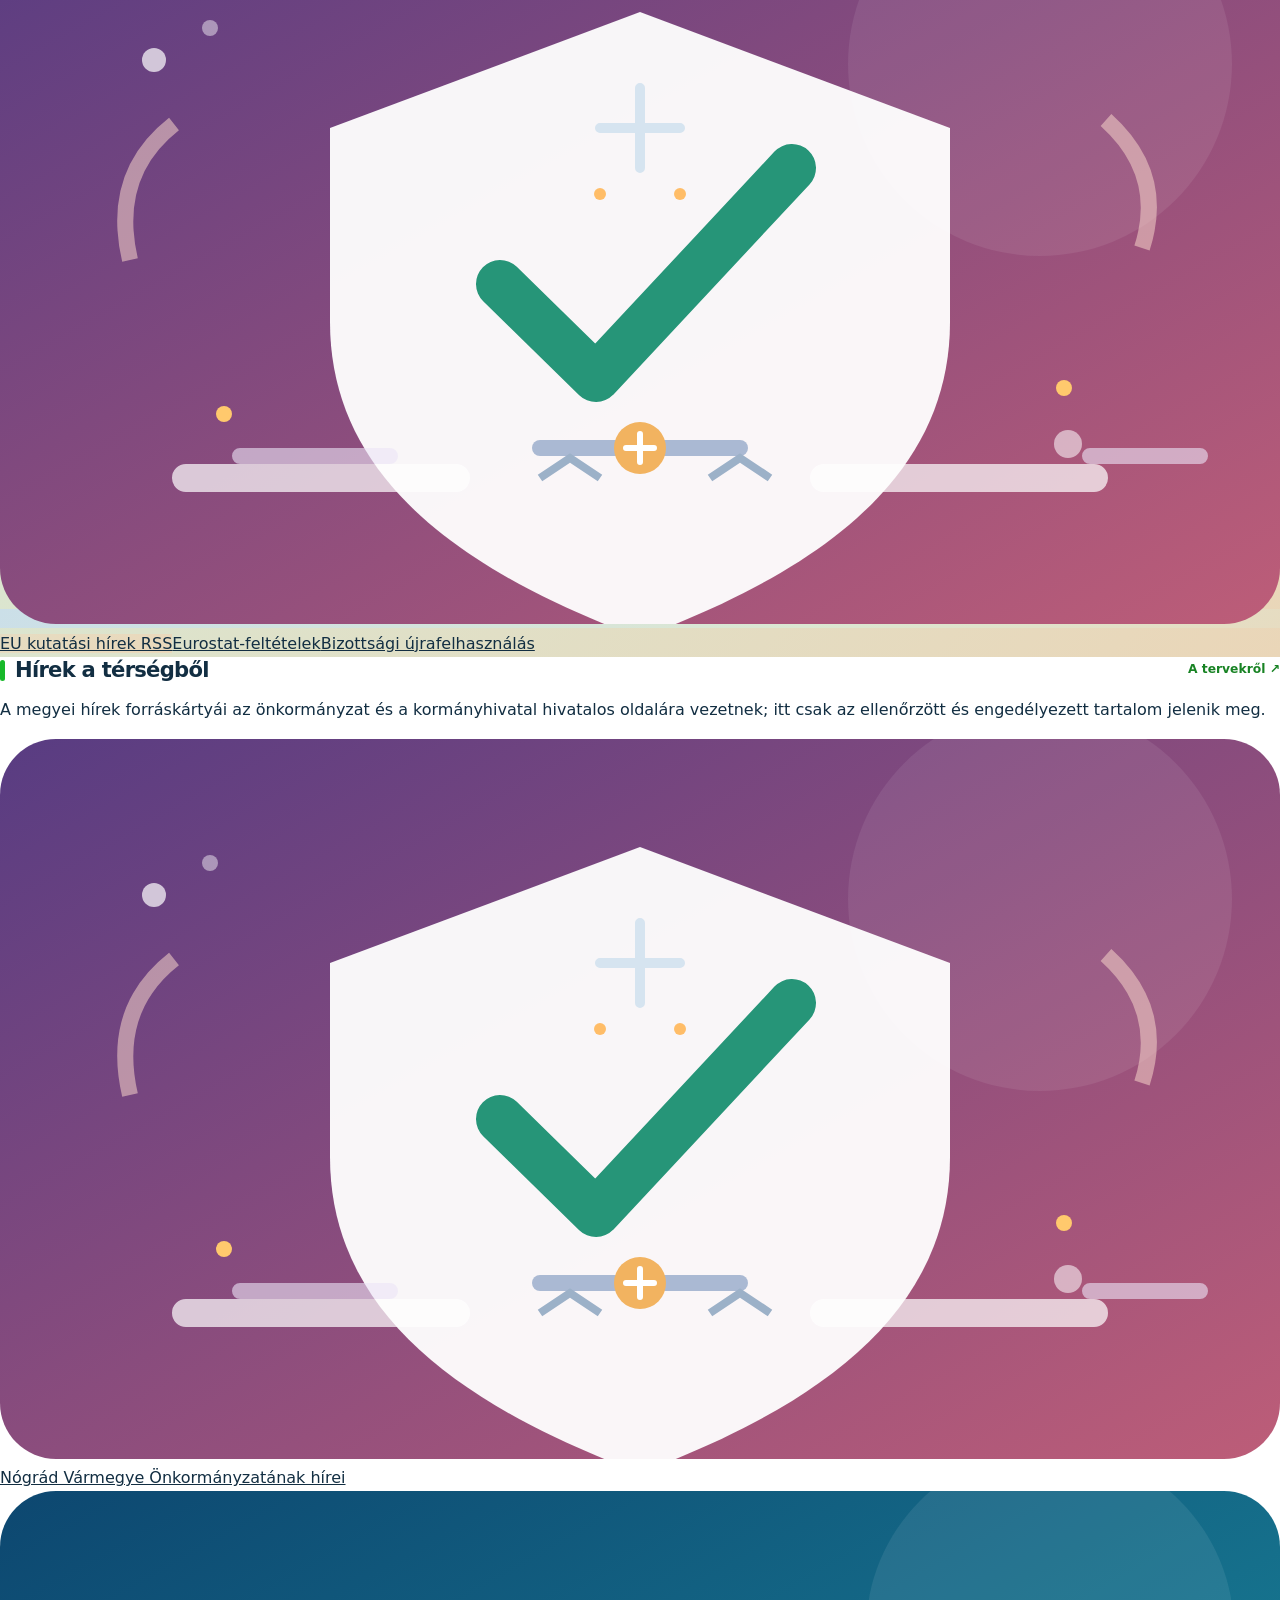
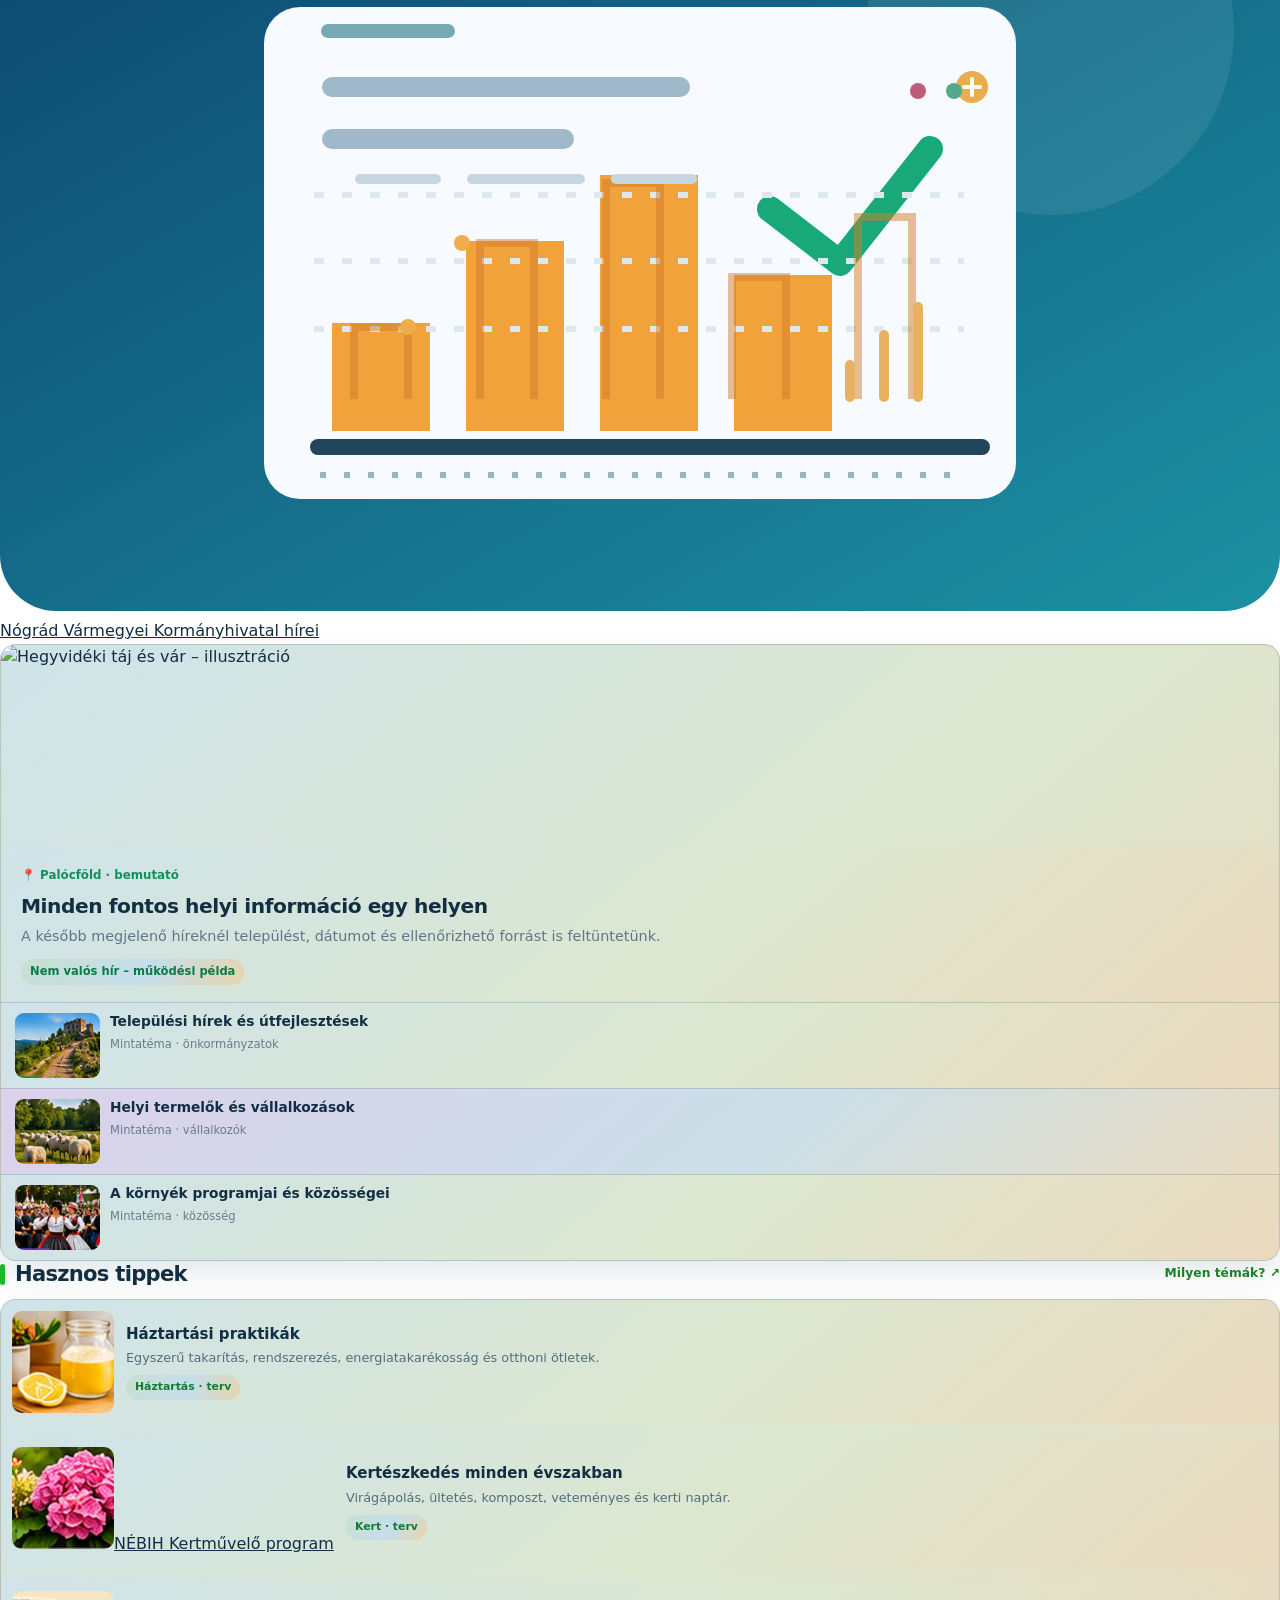
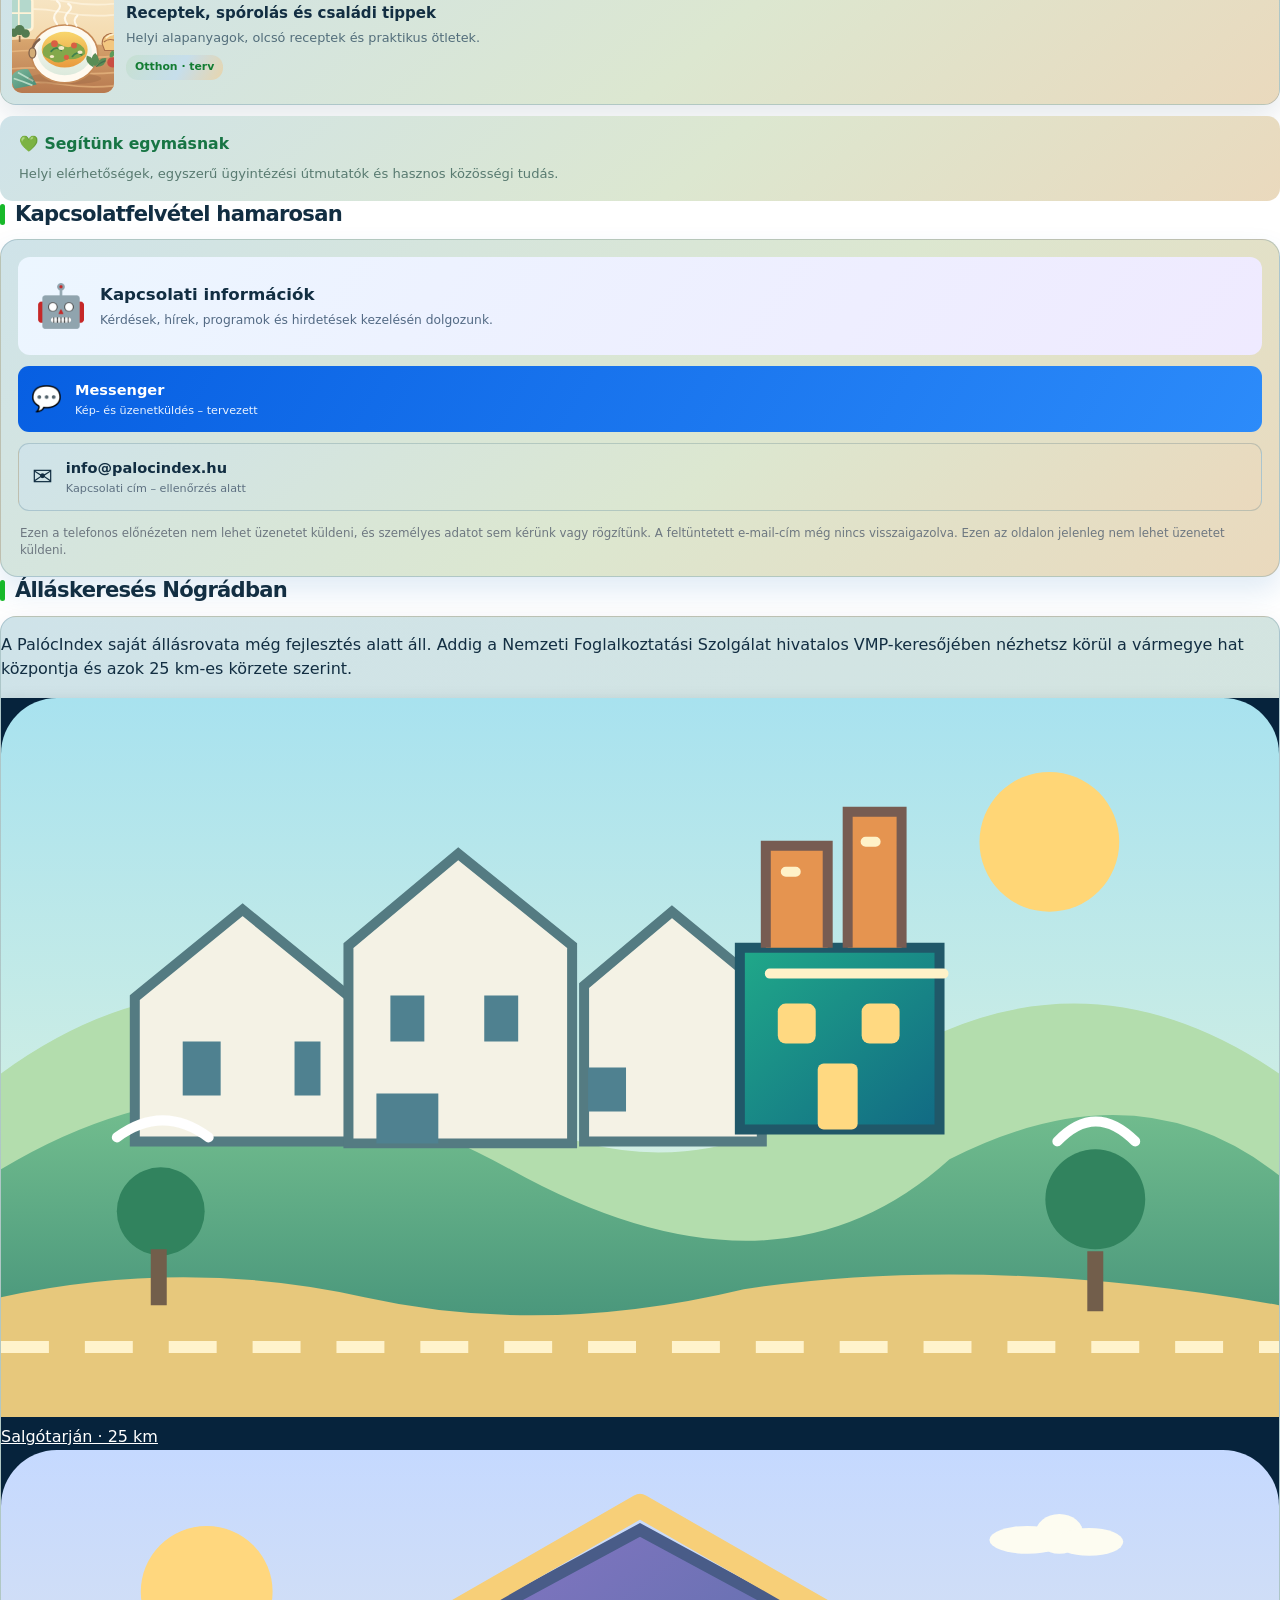
==== commit 911373e5: "Add current weather summary to release preview" ====
--- a/pages-source/index.html
+++ b/pages-source/index.html
@@ -66,7 +66,7 @@
 <link rel="manifest" href="site.webmanifest">
 <meta name="apple-mobile-web-app-title" content="PalócIndex">
 <meta name="application-name" content="PalócIndex">
-<link rel="stylesheet" href="/v9.css?v=20261121-eurostat-disclaimer"><script src="/site.js?v=20261121-eu-research-review" defer></script><style id="palocindex-visual-refresh">
+<link rel="stylesheet" href="/v9.css?v=20261122-weather-now-summary1"><script src="/site.js?v=20261122-weather-now-summary1" defer></script><style id="palocindex-visual-refresh">
 body{background:radial-gradient(ellipse at 5% 10%,rgba(57,151,193,.28),transparent 34%),radial-gradient(ellipse at 92% 18%,rgba(76,157,105,.25),transparent 32%),radial-gradient(ellipse at 52% 90%,rgba(197,133,63,.18),transparent 39%),linear-gradient(132deg,#dceaf0 0%,#e4e9ef 48%,#e6ecde 100%);background-attachment:fixed}
 main .topic-grid{background-image:radial-gradient(ellipse at 8% 0%,rgba(57,156,149,.24),transparent 40%),linear-gradient(132deg,#c8e1e9,#d4e5d6 49%,#ead8b9);border:1px solid rgba(55,108,123,.28)}
 .portal-grid{display:grid;grid-template-columns:minmax(0,1fr);align-items:stretch;gap:12px;margin-top:10px}.portal-column{display:grid;align-content:start;gap:18px;min-width:0}.portal-column--updates{display:grid;grid-template-columns:minmax(0,1fr);align-content:start;gap:18px}.portal-column--updates>section{display:block;position:relative;min-width:0}.portal-column--weather>.county-profile{margin:0;padding:19px;border-radius:20px;background-image:radial-gradient(ellipse at 7% 0%,rgba(62,151,192,.22),transparent 42%),linear-gradient(135deg,#cde4ed,#d9e8d0 54%,#ead9bc);border:1px solid rgba(62,114,132,.25)}.portal-column--updates>.national-news,.portal-column--updates>.quick{margin:0}
@@ -140,7 +140,7 @@
 <div class="container content">
 <div class="portal-grid">
 <div class="portal-column portal-column--weather">
-<section class="quick weather" id="idojaras"><div class="quick-head"><img class="quick-head-icon" src="assets-v5/weather-forecast.svg?v=20261119-weather-scene-detail4" alt="">Időjárás – Palócföld</div><div class="quick-body"><span class="quick-symbol" aria-hidden="true"><img class="quick-symbol-art" src="assets-v5/weather-forecast.svg?v=20261119-weather-scene-detail4" alt=""></span><div class="quick-text"><strong>Nógrád vármegyei előrejelzés</strong><p>Ez vármegyei, nem településspecifikus előrejelzés.</p><section class="weather-daily-panel" id="weather-daily-panel" aria-labelledby="weather-daily-heading"><div class="weather-daily-header"><div><h3 id="weather-daily-heading">Napi előrejelzés</h3><p>HungaroMet FOCUS · Salgótarján környéki rácspont</p></div><span class="weather-daily-badge" id="weather-daily-badge">Ellenőrzés alatt</span></div><p id="weather-daily-status" class="weather-daily-status" role="status" aria-live="polite">A napi előrejelzés ellenőrzése…</p><div id="weather-daily-cards" class="weather-daily-cards" aria-label="Nógrád vármegye előrejelzése"></div><p id="weather-daily-placeholder" class="weather-daily-placeholder">Jelenleg nincs friss, ellenőrzött napi előrejelzés. A hivatalos forrást az alábbi képkártyán nyithatod meg.</p><div class="image-link-row weather-source-links"><a class="image-link-card" href="https://odp.met.hu/weather/nwp/FOCUS/nc/" target="_blank" rel="noopener noreferrer"><img src="assets-v5/weather-forecast.svg?v=20261119-weather-scene-detail4" alt="" loading="lazy"><span>HungaroMet előrejelzés</span></a></div><p class="weather-terms-note"><a href="https://odp.met.hu/ODP_altalanos_felhasznalasi_feltetelek.pdf" target="_blank" rel="noopener noreferrer">Adatfelhasználási feltételek ↗</a></p><div id="weather-daily-meta" class="weather-daily-meta" hidden></div></section><p class="weather-nine-day-note">A 9 napos ECMWF IFS-panel friss, teljes előrejelzés esetén jelenik meg; a hiányzó napot nem becsüljük meg.</p><section class="weather-daily-panel weather-ecmwf-panel" id="weather-ecmwf-panel" hidden aria-labelledby="weather-ecmwf-heading"><div class="weather-daily-header"><div><h3 id="weather-ecmwf-heading">9 napos előrejelzés</h3><p>ECMWF IFS · Nógrád reprezentatív rácspont · nem településspecifikus</p></div><span class="weather-daily-badge" id="weather-ecmwf-badge">Ellenőrzés alatt</span></div><p id="weather-ecmwf-status" class="weather-daily-status" role="status" aria-live="polite">Friss ECMWF-előrejelzés keresése…</p><div id="weather-ecmwf-cards" class="weather-daily-cards" aria-label="Kilencnapos ECMWF-hőmérséklet-előrejelzés"></div><p class="weather-ecmwf-disclaimer" id="weather-ecmwf-disclaimer">A napi minimum és maximum mintavételezett érték, amelyet négy hatóránkénti előrejelzésből számítunk, ezért nem a nap teljes időszakának pontos szélsőértéke. Ez a modell nem helyettesíti a HungaroMet hivatalos veszélyjelzését.</p><div id="weather-ecmwf-meta" class="weather-daily-meta" hidden></div></section><section class="weather-daily-panel weather-metno-panel" id="weather-metno-panel" hidden aria-labelledby="weather-metno-heading"><div class="weather-daily-header"><div><h3 id="weather-metno-heading">9 napos előrejelzés</h3><p>MET Norway globális modell · Nógrád reprezentatív pont · nem HungaroMet</p></div><span class="weather-daily-badge" id="weather-metno-badge">Feltétel-ellenőrzés</span></div><p id="weather-metno-status" class="weather-daily-status" role="status" aria-live="polite">A forrás feltételeit emberi jóváhagyás és friss adat nélkül nem jelenítjük meg.</p><div id="weather-metno-cards" class="weather-daily-cards" aria-label="Kilencnapos, MET Norway modell-előrejelzés"></div><div id="weather-metno-meta" class="weather-daily-meta" hidden></div></section><p class="weather-long-range-link">Hosszabb távú előrejelzés és veszélyjelzés a HungaroMetnél:</p><div class="image-link-row weather-source-links"><a class="image-link-card" href="https://www.met.hu/idojaras/elorejelzes/valoszinusegi/" target="_blank" rel="noopener noreferrer"><img src="assets-v5/weather-horizon.svg" alt="" loading="lazy"><span>10 napos valószínűségi előrejelzés</span></a><a class="image-link-card" href="https://www.met.hu/idojaras/veszelyjelzes/index.php" target="_blank" rel="noopener noreferrer"><img src="assets-v5/weather-alert.svg" alt="" loading="lazy"><span>Veszélyjelzés</span></a></div><p id="weather-regional-status" role="status" aria-live="polite">Friss regionális előrejelzés ellenőrzése…</p><pre id="weather-regional-text" class="weather-regional-text" hidden></pre><div id="weather-regional-meta" class="weather-regional-meta" hidden></div><p id="weather-regional-placeholder">Ha nincs friss regionális adat, itt találod a hivatalos HungaroMet archívumot:</p><div class="image-link-row weather-source-links"><a class="image-link-card" href="https://odp.met.hu/weather/text_forecast/regional_forecast/flRs/" target="_blank" rel="noopener noreferrer"><img src="assets-v5/weather-archive.svg" alt="" loading="lazy"><span>Nógrád regionális előrejelzés archívuma</span></a></div><p class="weather-terms-note"><a href="https://odp.met.hu/ODP_altalanos_felhasznalasi_feltetelek.pdf" target="_blank" rel="noopener noreferrer">Felhasználási feltételek ↗</a></p><section class="weather-observations-panel" aria-label="Részletes nógrádi időjárási mérések"><details class="weather-observations-disclosure" aria-labelledby="weather-observations-heading"><summary class="weather-observations-summary"><div class="weather-observations-header"><div><h3 id="weather-observations-heading">Részletes mért időjárás</h3><p>Órás, hivatalos mérések mind a 7 aktív nógrádi állomásról · nem előrejelzés</p><p id="weather-observations-status" class="weather-observations-status" role="status" aria-live="polite">A friss állomásadatok ellenőrzése…</p></div><span class="weather-observations-badge" id="weather-observations-badge">Ellenőrzés alatt</span></div><span class="weather-observations-toggle-label">Részletes állomásadatok<span class="weather-observations-toggle-icon" aria-hidden="true"></span></span></summary><div class="weather-observations-content"><div id="weather-observations-stations" class="weather-observations-stations"></div><p id="weather-observations-placeholder" class="weather-observations-placeholder">Most nincs friss, ellenőrzött állomásmérés; a lejárt értékeket nem mutatjuk. Az aktuális adatokat a HungaroMet hivatalos oldalán ellenőrizheted.</p><div class="image-link-row weather-source-links"><a class="image-link-card" href="https://odp.met.hu/climate/observations_hungary/hourly/now/" target="_blank" rel="noopener noreferrer"><img src="assets-v5/weather-observations.svg" alt="" loading="lazy"><span>Órás mérések</span></a></div><p class="weather-terms-note"><a href="https://odp.met.hu/climate/observations_hungary/hourly/station_meta_auto.csv" target="_blank" rel="noopener noreferrer">Állomáslista ↗</a> · <a href="https://odp.met.hu/ODP_altalanos_felhasznalasi_feltetelek.pdf" target="_blank" rel="noopener noreferrer">Felhasználási feltételek ↗</a></p><div id="weather-observations-sources" class="weather-observations-sources" hidden></div></div></details></section></div><span class="flag" id="weather-regional-badge">Ellenőrzés alatt</span></div></section>
+<section class="quick weather" id="idojaras"><div class="quick-head"><img class="quick-head-icon" src="assets-v5/weather-forecast.svg?v=20261119-weather-scene-detail4" alt="">Időjárás – Palócföld</div><div class="quick-body"><span class="quick-symbol" aria-hidden="true"><img class="quick-symbol-art" src="assets-v5/weather-forecast.svg?v=20261119-weather-scene-detail4" alt=""></span><div class="quick-text"><strong>Nógrád vármegyei előrejelzés</strong><p>Ez vármegyei, nem településspecifikus előrejelzés.</p><div class="weather-now-card" id="weather-now-card" role="status" aria-live="polite" hidden><div class="weather-now-metric"><span>Mostani hőmérséklet</span><strong id="weather-now-temperature">Ellenőrzés…</strong></div><div class="weather-now-metric weather-now-metric--rain"><span>Csapadék esélye</span><strong id="weather-now-precipitation">Ellenőrzés…</strong></div><p id="weather-now-note" class="weather-now-note"></p></div><section class="weather-daily-panel" id="weather-daily-panel" aria-labelledby="weather-daily-heading"><div class="weather-daily-header"><div><h3 id="weather-daily-heading">Napi előrejelzés</h3><p>HungaroMet FOCUS · Salgótarján környéki rácspont</p></div><span class="weather-daily-badge" id="weather-daily-badge">Ellenőrzés alatt</span></div><p id="weather-daily-status" class="weather-daily-status" role="status" aria-live="polite">A napi előrejelzés ellenőrzése…</p><div id="weather-daily-cards" class="weather-daily-cards" aria-label="Nógrád vármegye előrejelzése"></div><p id="weather-daily-placeholder" class="weather-daily-placeholder">Jelenleg nincs friss, ellenőrzött napi előrejelzés. A hivatalos forrást az alábbi képkártyán nyithatod meg.</p><div class="image-link-row weather-source-links"><a class="image-link-card" href="https://odp.met.hu/weather/nwp/FOCUS/nc/" target="_blank" rel="noopener noreferrer"><img src="assets-v5/weather-forecast.svg?v=20261119-weather-scene-detail4" alt="" loading="lazy"><span>HungaroMet előrejelzés</span></a></div><p class="weather-terms-note"><a href="https://odp.met.hu/ODP_altalanos_felhasznalasi_feltetelek.pdf" target="_blank" rel="noopener noreferrer">Adatfelhasználási feltételek ↗</a></p><div id="weather-daily-meta" class="weather-daily-meta" hidden></div></section><p class="weather-nine-day-note">A 9 napos ECMWF IFS-panel friss, teljes előrejelzés esetén jelenik meg; a hiányzó napot nem becsüljük meg.</p><section class="weather-daily-panel weather-ecmwf-panel" id="weather-ecmwf-panel" hidden aria-labelledby="weather-ecmwf-heading"><div class="weather-daily-header"><div><h3 id="weather-ecmwf-heading">9 napos előrejelzés</h3><p>ECMWF IFS · Nógrád reprezentatív rácspont · nem településspecifikus</p></div><span class="weather-daily-badge" id="weather-ecmwf-badge">Ellenőrzés alatt</span></div><p id="weather-ecmwf-status" class="weather-daily-status" role="status" aria-live="polite">Friss ECMWF-előrejelzés keresése…</p><div id="weather-ecmwf-cards" class="weather-daily-cards" aria-label="Kilencnapos ECMWF-hőmérséklet-előrejelzés"></div><p class="weather-ecmwf-disclaimer" id="weather-ecmwf-disclaimer">A napi minimum és maximum mintavételezett érték, amelyet négy hatóránkénti előrejelzésből számítunk, ezért nem a nap teljes időszakának pontos szélsőértéke. Ez a modell nem helyettesíti a HungaroMet hivatalos veszélyjelzését.</p><div id="weather-ecmwf-meta" class="weather-daily-meta" hidden></div></section><section class="weather-daily-panel weather-metno-panel" id="weather-metno-panel" hidden aria-labelledby="weather-metno-heading"><div class="weather-daily-header"><div><h3 id="weather-metno-heading">9 napos előrejelzés</h3><p>MET Norway globális modell · Nógrád reprezentatív pont · nem HungaroMet</p></div><span class="weather-daily-badge" id="weather-metno-badge">Feltétel-ellenőrzés</span></div><p id="weather-metno-status" class="weather-daily-status" role="status" aria-live="polite">A forrás feltételeit emberi jóváhagyás és friss adat nélkül nem jelenítjük meg.</p><div id="weather-metno-cards" class="weather-daily-cards" aria-label="Kilencnapos, MET Norway modell-előrejelzés"></div><div id="weather-metno-meta" class="weather-daily-meta" hidden></div></section><p class="weather-long-range-link">Hosszabb távú előrejelzés és veszélyjelzés a HungaroMetnél:</p><div class="image-link-row weather-source-links"><a class="image-link-card" href="https://www.met.hu/idojaras/elorejelzes/valoszinusegi/" target="_blank" rel="noopener noreferrer"><img src="assets-v5/weather-horizon.svg" alt="" loading="lazy"><span>10 napos valószínűségi előrejelzés</span></a><a class="image-link-card" href="https://www.met.hu/idojaras/veszelyjelzes/index.php" target="_blank" rel="noopener noreferrer"><img src="assets-v5/weather-alert.svg" alt="" loading="lazy"><span>Veszélyjelzés</span></a></div><p id="weather-regional-status" role="status" aria-live="polite">Friss regionális előrejelzés ellenőrzése…</p><pre id="weather-regional-text" class="weather-regional-text" hidden></pre><div id="weather-regional-meta" class="weather-regional-meta" hidden></div><p id="weather-regional-placeholder">Ha nincs friss regionális adat, itt találod a hivatalos HungaroMet archívumot:</p><div class="image-link-row weather-source-links"><a class="image-link-card" href="https://odp.met.hu/weather/text_forecast/regional_forecast/flRs/" target="_blank" rel="noopener noreferrer"><img src="assets-v5/weather-archive.svg" alt="" loading="lazy"><span>Nógrád regionális előrejelzés archívuma</span></a></div><p class="weather-terms-note"><a href="https://odp.met.hu/ODP_altalanos_felhasznalasi_feltetelek.pdf" target="_blank" rel="noopener noreferrer">Felhasználási feltételek ↗</a></p><section class="weather-observations-panel" aria-label="Részletes nógrádi időjárási mérések"><details class="weather-observations-disclosure" aria-labelledby="weather-observations-heading"><summary class="weather-observations-summary"><div class="weather-observations-header"><div><h3 id="weather-observations-heading">Részletes mért időjárás</h3><p>Órás, hivatalos mérések mind a 7 aktív nógrádi állomásról · nem előrejelzés</p><p id="weather-observations-status" class="weather-observations-status" role="status" aria-live="polite">A friss állomásadatok ellenőrzése…</p></div><span class="weather-observations-badge" id="weather-observations-badge">Ellenőrzés alatt</span></div><span class="weather-observations-toggle-label">Részletes állomásadatok<span class="weather-observations-toggle-icon" aria-hidden="true"></span></span></summary><div class="weather-observations-content"><div id="weather-observations-stations" class="weather-observations-stations"></div><p id="weather-observations-placeholder" class="weather-observations-placeholder">Most nincs friss, ellenőrzött állomásmérés; a lejárt értékeket nem mutatjuk. Az aktuális adatokat a HungaroMet hivatalos oldalán ellenőrizheted.</p><div class="image-link-row weather-source-links"><a class="image-link-card" href="https://odp.met.hu/climate/observations_hungary/hourly/now/" target="_blank" rel="noopener noreferrer"><img src="assets-v5/weather-observations.svg" alt="" loading="lazy"><span>Órás mérések</span></a></div><p class="weather-terms-note"><a href="https://odp.met.hu/climate/observations_hungary/hourly/station_meta_auto.csv" target="_blank" rel="noopener noreferrer">Állomáslista ↗</a> · <a href="https://odp.met.hu/ODP_altalanos_felhasznalasi_feltetelek.pdf" target="_blank" rel="noopener noreferrer">Felhasználási feltételek ↗</a></p><div id="weather-observations-sources" class="weather-observations-sources" hidden></div></div></details></section></div><span class="flag" id="weather-regional-badge">Ellenőrzés alatt</span></div></section>
 
 <section class="county-profile" id="nograd-szamok" aria-labelledby="county-profile-heading"><div class="section-head"><h2 id="county-profile-heading">Nógrád számokban</h2><span class="county-profile-status" id="county-profile-status" role="status" aria-live="polite">Friss KSH-adatok ellenőrzése…</span></div><p class="county-profile-intro">A vármegye legfontosabb adatai, a KSH közlése alapján. A lakossági adatok referencia-időpontja külön fel van tüntetve.</p><div class="county-stats" id="county-profile-items" aria-label="Nógrád vármegyei alapadatok"></div><p id="county-profile-placeholder" class="county-profile-placeholder">Nincs friss, ellenőrzött adatjelölt. <a href="https://www.ksh.hu/stadat_files/fol/hu/fol0007.html" target="_blank" rel="noopener noreferrer">KSH-megyei adatok ↗</a></p><div class="county-profile-sources" id="county-profile-sources"></div></section>
 </div>
@@ -175,4 +175,3 @@
 <footer class="footer"><div class="container footer-grid"><div><h2>Palóc<span>Index</span></h2><p>Helyi hírek, közlekedés, időjárás, vállalkozások, közösségi programok, háztartási és kertészeti tippek — hamarosan egy helyen.</p></div><small>© 2026 PalócIndex · Független kezdeményezés<br>Nem hivatalos önkormányzati vagy hatósági oldal.</small></div></footer>
 <div class="disclaimer">A képek illusztrációk; a „minta” jelölésű hírek és programok bemutató példák. Az időjárási, mérési és híradatok csak friss, ellenőrzött forrással jelennek meg, ha elérhetők. A közlekedési automatikus adatgyűjtés, hirdetésfeladás és üzenetküldés még nincs bekapcsolva.</div>
 </body></html>
-
